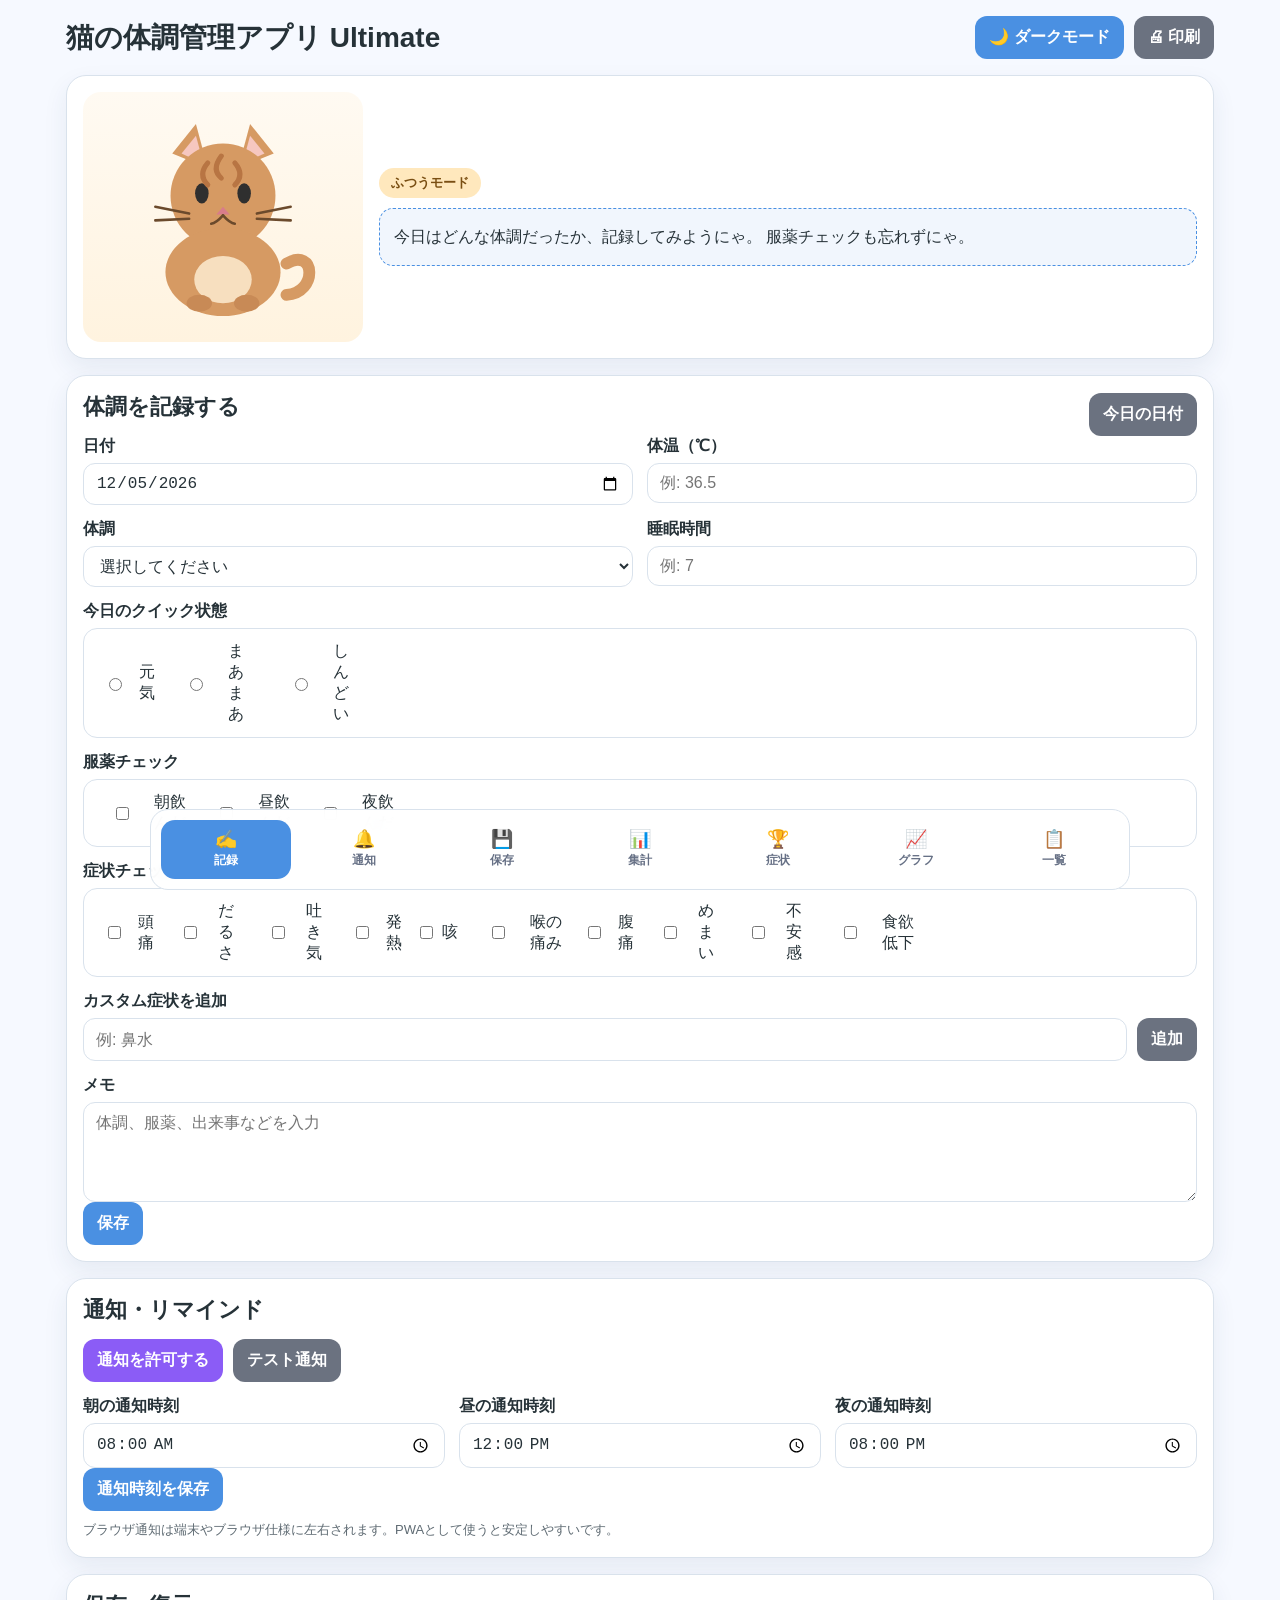
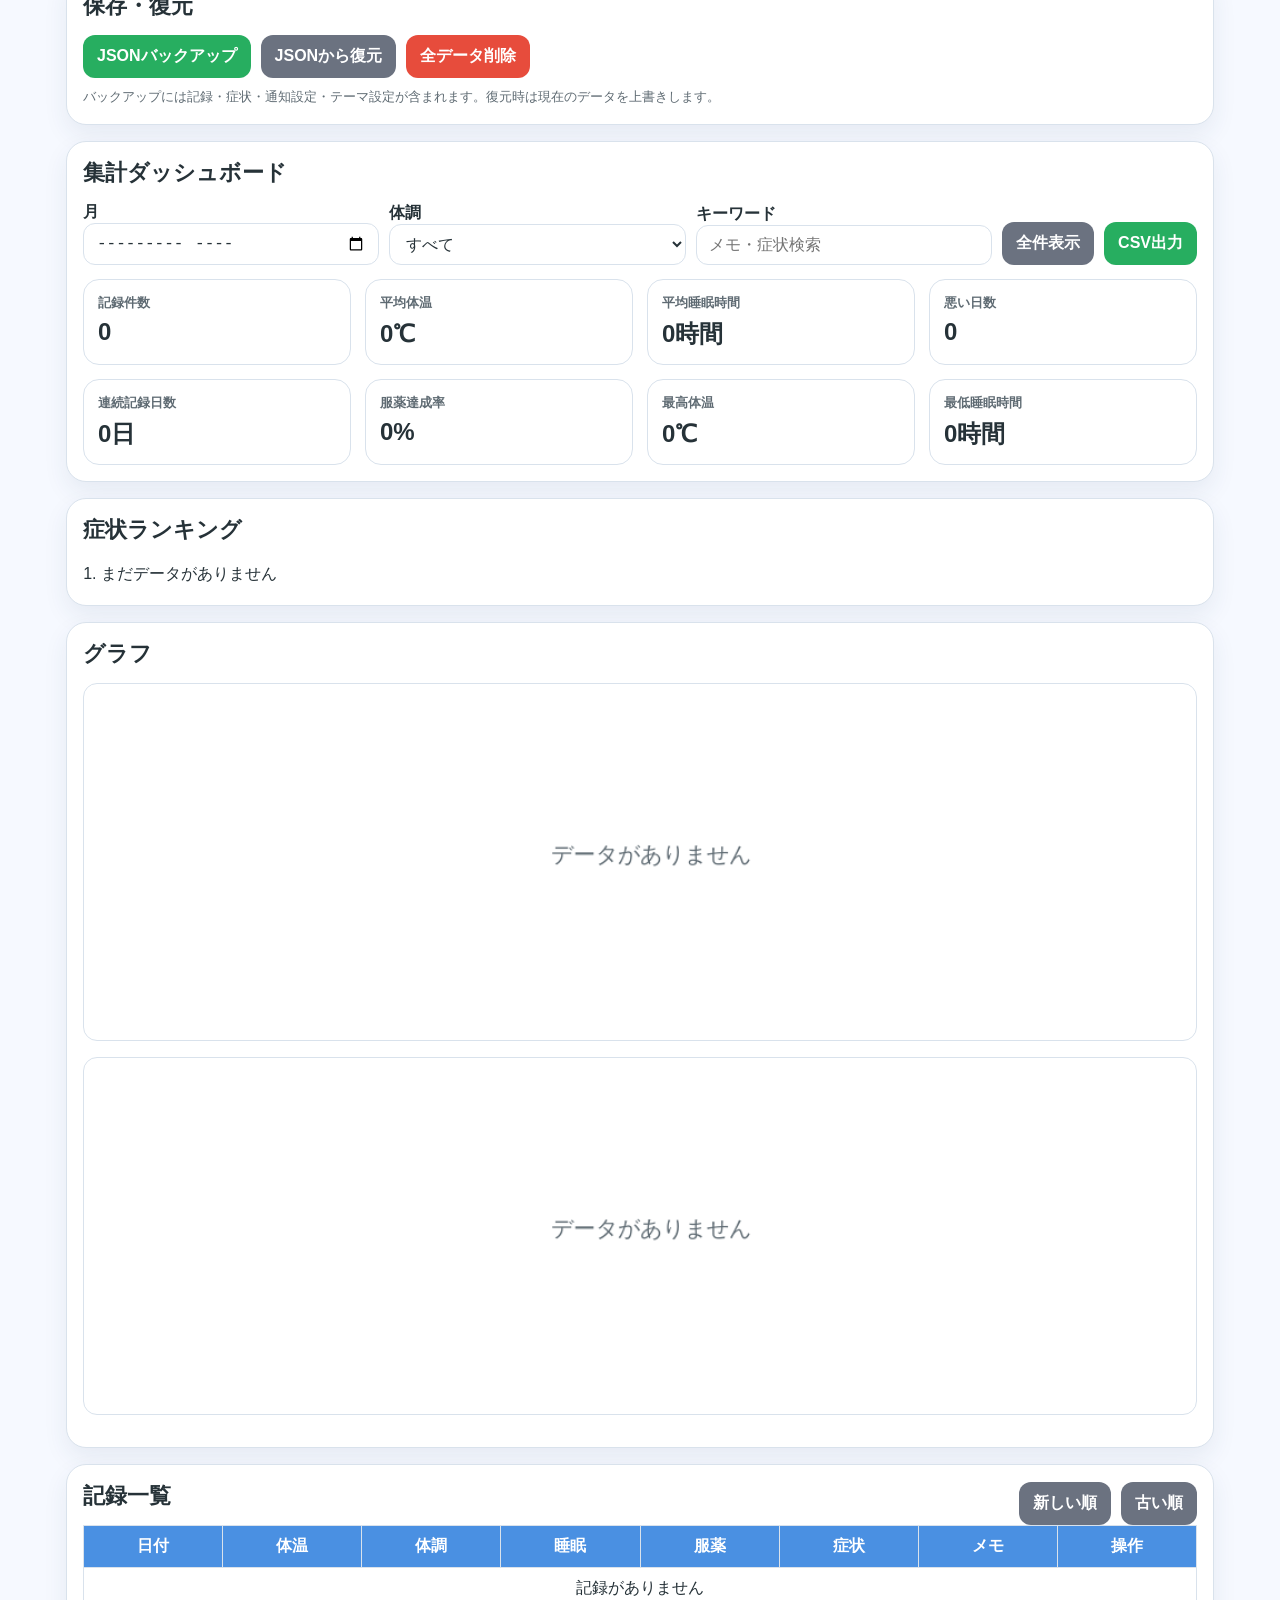
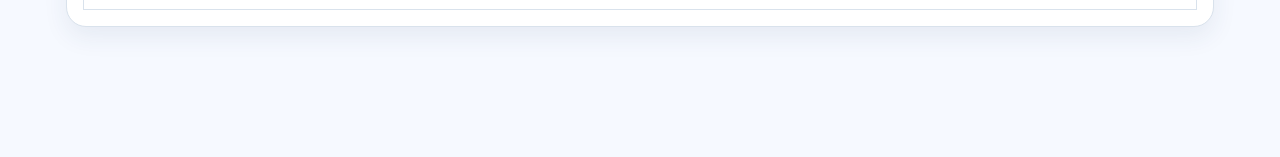
==== index.html @ 212c882a "summary (required) first upload" ====
<!DOCTYPE html>
<html lang="ja">
<head>
<meta charset="UTF-8" />
<meta name="viewport" content="width=device-width, initial-scale=1.0" />
<meta name="theme-color" content="#4a90e2" />
<title>猫の体調管理アプリ Ultimate</title>
<link rel="manifest" href="manifest.json" />
<style>
:root {
--bg: #f6f9ff;
--card: #ffffff;
--text: #263238;
--sub: #5f6b73;
--border: #d9e2ec;
--primary: #4a90e2;
--primary-strong: #2f6fc7;
--success: #27ae60;
--warning: #f39c12;
--danger: #e74c3c;
--purple: #8b5cf6;
--tab-bg: rgba(255,255,255,0.94);
--tab-active: #4a90e2;
--tab-text: #667085;
--tab-active-text: #fff;
--shadow: 0 10px 24px rgba(34, 62, 105, 0.08);
--hero-grad: linear-gradient(180deg, #fffaf2 0%, #fff3df 100%);
--input-bg: #fff;
--chip-bg: #ffe8bd;
--chip-text: #7a4f13;
--good-row: rgba(39, 174, 96, 0.10);
--normal-row: rgba(243, 156, 18, 0.10);
--bad-row: rgba(231, 76, 60, 0.10);
--canvas-bg: transparent;
}
body.dark {
--bg: #0f1724;
--card: #1f2937;
--text: #f3f4f6;
--sub: #cbd5e1;
--border: #3e4a5d;
--primary: #60a5fa;
--primary-strong: #3b82f6;
--success: #22c55e;
--warning: #f59e0b;
--danger: #ef4444;
--purple: #a78bfa;
--tab-bg: rgba(31,41,55,0.95);
--tab-active: #2563eb;
--tab-text: #d1d5db;
--tab-active-text: #fff;
--shadow: 0 10px 24px rgba(0,0,0,0.28);
--hero-grad: linear-gradient(180deg, #2b3442 0%, #1f2937 100%);
--input-bg: #111827;
--chip-bg: #374151;
--chip-text: #f9fafb;
--good-row: rgba(34, 197, 94, 0.14);
--normal-row: rgba(245, 158, 11, 0.14);
--bad-row: rgba(239, 68, 68, 0.14);
--canvas-bg: transparent;
}
* { box-sizing: border-box; }
html { scroll-behavior: smooth; }
body {
margin: 0; font-family: "Hiragino Sans", "Yu Gothic", sans-serif;
background: var(--bg); color: var(--text); padding-bottom: 96px;
}
.container { max-width: 1180px; margin: 0 auto; padding: 16px; }
.topbar {
display: flex; justify-content: space-between; align-items: center;
gap: 12px; margin-bottom: 16px; flex-wrap: wrap;
}
h1 { margin: 0; font-size: 28px; }
h2 { margin: 0 0 14px; font-size: 22px; }
.top-actions, .button-row { display: flex; flex-wrap: wrap; gap: 10px; }
.hero, .card {
background: var(--card); border: 1px solid var(--border);
border-radius: 20px; box-shadow: var(--shadow); padding: 16px; margin-bottom: 16px;
}
.hero { display: grid; grid-template-columns: 280px 1fr; gap: 16px; align-items: center; }
.cat-area {
min-height: 250px; border-radius: 18px; background: var(--hero-grad);
display: flex; justify-content: center; align-items: center; overflow: hidden;
}
.cat-svg { width: 220px; height: auto; display: block; transform-origin: center bottom; }
.face-part { transition: opacity .2s ease; }
.hidden-face { opacity: 0; pointer-events: none; }
.blink { animation: blink 4s infinite; transform-origin: center center; }
@keyframes blink { 0%, 90%, 100% { transform: scaleY(1);} 95% { transform: scaleY(0.08);} }
.jump { animation: jump .55s ease; }
@keyframes jump {
0% { transform: translateY(0); } 30% { transform: translateY(-18px); }
60% { transform: translateY(0); } 100% { transform: translateY(-4px); }
}
.chip {
display: inline-block; padding: 6px 12px; border-radius: 999px;
background: var(--chip-bg); color: var(--chip-text); font-size: 13px; font-weight: bold; margin-bottom: 10px;
}
.message-box {
border: 1px dashed var(--primary); background: rgba(74, 144, 226, 0.08);
border-radius: 14px; padding: 14px; line-height: 1.7;
}
.grid-2, .grid-3, .grid-4 { display: grid; gap: 14px; }
.grid-2 { grid-template-columns: repeat(2, 1fr); }
.grid-3 { grid-template-columns: repeat(3, 1fr); }
.grid-4 { grid-template-columns: repeat(4, 1fr); }
.full { grid-column: 1 / -1; }
.form-group { display: flex; flex-direction: column; }
label { font-weight: bold; margin-bottom: 6px; }
input, select, textarea, button { font-size: 16px; }
input, select, textarea {
width: 100%; padding: 10px 12px; border-radius: 12px;
border: 1px solid var(--border); background: var(--input-bg); color: var(--text);
}
textarea { min-height: 100px; resize: vertical; }
.symptom-box, .quick-box {
border: 1px solid var(--border); border-radius: 14px; padding: 12px;
display: flex; flex-wrap: wrap; gap: 10px 14px;
}
.symptom-box label, .quick-box label {
margin: 0; font-weight: normal; display: flex; align-items: center; gap: 6px;
}
.btn {
border: none; border-radius: 12px; padding: 11px 14px;
font-weight: bold; cursor: pointer;
}
.btn-primary { background: var(--primary); color: white; }
.btn-primary:hover { background: var(--primary-strong); }
.btn-secondary { background: #6b7280; color: white; }
.btn-success { background: var(--success); color: white; }
.btn-warning { background: var(--warning); color: white; }
.btn-danger { background: var(--danger); color: white; }
.btn-purple { background: var(--purple); color: white; }
.summary-card { border: 1px solid var(--border); border-radius: 16px; padding: 14px; }
.summary-card strong { display: block; color: var(--sub); font-size: 13px; margin-bottom: 6px; }
.summary-card span { font-size: 24px; font-weight: bold; }
.filter-row {
display: flex; flex-wrap: wrap; gap: 10px; align-items: end; margin-bottom: 14px;
}
.filter-item { min-width: 170px; flex: 1; }
.badge {
display: inline-block; padding: 4px 10px; border-radius: 999px;
color: white; font-size: 12px; font-weight: bold;
}
.badge-good { background: var(--success); }
.badge-normal { background: var(--warning); }
.badge-bad { background: var(--danger); }
.table-wrap, .chart-wrap { overflow-x: auto; }
table { width: 100%; min-width: 1100px; border-collapse: collapse; }
th, td { border: 1px solid var(--border); padding: 10px; text-align: center; vertical-align: middle; }
thead { background: var(--primary); color: white; }
.row-good { background: var(--good-row); }
.row-normal { background: var(--normal-row); }
.row-bad { background: var(--bad-row); }
.actions { display: flex; flex-wrap: wrap; gap: 8px; justify-content: center; }
canvas {
width: 100%; max-width: 100%; border: 1px solid var(--border);
border-radius: 14px; background: var(--canvas-bg); margin-bottom: 12px;
}
.notice { margin-top: 8px; color: var(--sub); font-size: 13px; line-height: 1.7; }
.install-box {
display: none; align-items: center; justify-content: space-between; gap: 10px;
padding: 12px 14px; border-radius: 14px; border: 1px dashed var(--primary);
background: rgba(74, 144, 226, 0.08); margin-bottom: 16px;
}
.install-box.show { display: flex; }
.ranking-list { margin: 0; padding-left: 18px; line-height: 1.9; }
.section-title-row {
display: flex; justify-content: space-between; gap: 12px; align-items: center; flex-wrap: wrap;
}
.bottom-tabs {
position: fixed; left: 50%; bottom: 10px; transform: translateX(-50%);
width: min(95%, 980px); display: grid; grid-template-columns: repeat(7, 1fr);
gap: 8px; padding: 10px; background: var(--tab-bg); border: 1px solid var(--border);
border-radius: 18px; backdrop-filter: blur(10px); -webkit-backdrop-filter: blur(10px); z-index: 999;
}
.tab-btn {
border: none; border-radius: 14px; background: transparent; color: var(--tab-text);
padding: 10px 6px; display: flex; flex-direction: column; align-items: center;
gap: 4px; font-size: 12px; font-weight: 700; cursor: pointer;
}
.tab-btn .icon { font-size: 18px; line-height: 1; }
.tab-btn.active { background: var(--tab-active); color: var(--tab-active-text); }
@media (max-width: 900px) {
.hero, .grid-2, .grid-3, .grid-4 { grid-template-columns: 1fr; }
.bottom-tabs { width: calc(100% - 14px); grid-template-columns: repeat(4, 1fr); }
}
@media (max-width: 640px) {
body { padding-bottom: 122px; }
.container { padding: 12px; }
h1 { font-size: 24px; }
.tab-btn { font-size: 10px; }
}
</style>
</head>
<body>
<div class="container">
<div class="topbar">
<h1>猫の体調管理アプリ Ultimate</h1>
<div class="top-actions">
<button id="themeToggleBtn" class="btn btn-primary">🌙 ダークモード</button>
<button id="printBtn" class="btn btn-secondary" type="button">🖨 印刷</button>
</div>
</div>

<div id="installBox" class="install-box">
<div>ホーム画面に追加してアプリっぽく使えます。</div>
<button id="installBtn" class="btn btn-primary">インストール</button>
</div>

<section class="hero">
<div class="cat-area">
<svg class="cat-svg" viewBox="0 0 260 260" xmlns="http://www.w3.org/2000/svg" aria-label="猫のイラスト">
<path d="M205 185 C240 165, 242 220, 205 222" fill="none" stroke="#d69a63" stroke-width="14" stroke-linecap="round"/>
<polygon points="70,55 98,20 112,72" fill="#d69a63"/>
<polygon points="148,72 162,20 190,55" fill="#d69a63"/>
<polygon points="81,55 98,34 107,67" fill="#f6c7c0"/>
<polygon points="153,67 162,34 179,55" fill="#f6c7c0"/>
<circle cx="130" cy="105" r="62" fill="#d69a63"/>
<circle cx="108" cy="97" r="2.2" fill="#ffffff"/>
<circle cx="158" cy="97" r="2.2" fill="#ffffff"/>
<g id="face-normal-eyes" class="face-part blink">
<ellipse cx="105" cy="102" rx="8" ry="12" fill="#2f2f2f"/>
<ellipse cx="155" cy="102" rx="8" ry="12" fill="#2f2f2f"/>
</g>
<g id="face-good-eyes" class="face-part hidden-face blink">
<path d="M95 103 Q105 92 115 103" fill="none" stroke="#2f2f2f" stroke-width="4" stroke-linecap="round"/>
<path d="M145 103 Q155 92 165 103" fill="none" stroke="#2f2f2f" stroke-width="4" stroke-linecap="round"/>
</g>
<g id="face-bad-eyes" class="face-part hidden-face blink">
<path d="M95 97 Q105 107 115 97" fill="none" stroke="#2f2f2f" stroke-width="4" stroke-linecap="round"/>
<path d="M145 97 Q155 107 165 97" fill="none" stroke="#2f2f2f" stroke-width="4" stroke-linecap="round"/>
</g>
<g id="face-fever-eyes" class="face-part hidden-face">
<line x1="96" y1="101" x2="114" y2="105" stroke="#2f2f2f" stroke-width="4" stroke-linecap="round"/>
<line x1="146" y1="105" x2="164" y2="101" stroke="#2f2f2f" stroke-width="4" stroke-linecap="round"/>
</g>
<polygon points="130,118 122,127 138,127" fill="#d87c8a"/>
<g id="mouth-normal" class="face-part">
<path d="M130 128 Q122 137 116 138" fill="none" stroke="#6b4a2c" stroke-width="3" stroke-linecap="round"/>
<path d="M130 128 Q138 137 144 138" fill="none" stroke="#6b4a2c" stroke-width="3" stroke-linecap="round"/>
</g>
<g id="mouth-good" class="face-part hidden-face">
<path d="M114 132 Q130 147 146 132" fill="none" stroke="#6b4a2c" stroke-width="4" stroke-linecap="round"/>
</g>
<g id="mouth-bad" class="face-part hidden-face">
<path d="M116 142 Q130 129 144 142" fill="none" stroke="#6b4a2c" stroke-width="4" stroke-linecap="round"/>
</g>
<g id="mouth-fever" class="face-part hidden-face">
<ellipse cx="130" cy="138" rx="8" ry="10" fill="#6b4a2c"/>
</g>
<g id="fever-sweat" class="face-part hidden-face">
<path d="M176 78 C182 66, 192 78, 184 90 C180 95, 172 90, 176 78Z" fill="#7ec8ff"/>
</g>
<line x1="90" y1="126" x2="50" y2="118" stroke="#6b4a2c" stroke-width="3" stroke-linecap="round"/>
<line x1="90" y1="132" x2="50" y2="134" stroke="#6b4a2c" stroke-width="3" stroke-linecap="round"/>
<line x1="170" y1="126" x2="210" y2="118" stroke="#6b4a2c" stroke-width="3" stroke-linecap="round"/>
<line x1="170" y1="132" x2="210" y2="134" stroke="#6b4a2c" stroke-width="3" stroke-linecap="round"/>
<ellipse cx="130" cy="195" rx="68" ry="52" fill="#d69a63"/>
<ellipse cx="130" cy="204" rx="34" ry="28" fill="#f7dfbf"/>
<ellipse cx="102" cy="232" rx="15" ry="10" fill="#c88a56"/>
<ellipse cx="158" cy="232" rx="15" ry="10" fill="#c88a56"/>
<path d="M128 58 Q116 74 128 84" fill="none" stroke="#b87543" stroke-width="6" stroke-linecap="round"/>
<path d="M112 66 Q100 80 112 92" fill="none" stroke="#b87543" stroke-width="6" stroke-linecap="round"/>
<path d="M144 66 Q156 80 144 92" fill="none" stroke="#b87543" stroke-width="6" stroke-linecap="round"/>
</svg>
</div>
<div>
<div id="catStatus" class="chip">ふつうモード</div>
<div id="catMessage" class="message-box">今日はどんな体調だったか、記録してみようにゃ。</div>
</div>
</section>

<section id="section-form" class="card">
<div class="section-title-row">
<h2 id="formTitle">体調を記録する</h2>
<div class="button-row" style="margin-top:0;">
<button id="todayFillBtn" class="btn btn-secondary" type="button">今日の日付</button>
</div>
</div>

<div class="grid-2">
<div class="form-group">
<label for="date">日付</label>
<input type="date" id="date" />
</div>
<div class="form-group">
<label for="temperature">体温（℃）</label>
<input type="number" id="temperature" step="0.1" placeholder="例: 36.5" />
</div>
<div class="form-group">
<label for="condition">体調</label>
<select id="condition">
<option value="">選択してください</option>
<option value="良い">良い</option>
<option value="普通">普通</option>
<option value="悪い">悪い</option>
</select>
</div>
<div class="form-group">
<label for="sleep">睡眠時間</label>
<input type="number" id="sleep" step="0.1" placeholder="例: 7" />
</div>
<div class="form-group full">
<label>今日のクイック状態</label>
<div class="quick-box">
<label><input type="radio" name="quickCondition" value="良い"> 元気</label>
<label><input type="radio" name="quickCondition" value="普通"> まあまあ</label>
<label><input type="radio" name="quickCondition" value="悪い"> しんどい</label>
</div>
</div>
<div class="form-group full">
<label>服薬チェック</label>
<div class="symptom-box">
<label><input type="checkbox" id="morningMed" /> 朝飲んだ</label>
<label><input type="checkbox" id="noonMed" /> 昼飲んだ</label>
<label><input type="checkbox" id="nightMed" /> 夜飲んだ</label>
</div>
</div>
<div class="form-group full">
<label>症状チェック</label>
<div class="symptom-box" id="symptomBox">
<label><input type="checkbox" value="頭痛" /> 頭痛</label>
<label><input type="checkbox" value="だるさ" /> だるさ</label>
<label><input type="checkbox" value="吐き気" /> 吐き気</label>
<label><input type="checkbox" value="発熱" /> 発熱</label>
<label><input type="checkbox" value="咳" /> 咳</label>
<label><input type="checkbox" value="喉の痛み" /> 喉の痛み</label>
<label><input type="checkbox" value="腹痛" /> 腹痛</label>
<label><input type="checkbox" value="めまい" /> めまい</label>
<label><input type="checkbox" value="不安感" /> 不安感</label>
<label><input type="checkbox" value="食欲低下" /> 食欲低下</label>
</div>
</div>
<div class="form-group full">
<label for="newSymptom">カスタム症状を追加</label>
<div class="button-row" style="margin-top:0;">
<input type="text" id="newSymptom" placeholder="例: 鼻水" style="flex:1;" />
<button id="addSymptomBtn" class="btn btn-secondary" type="button">追加</button>
</div>
</div>
<div class="form-group full">
<label for="memo">メモ</label>
<textarea id="memo" placeholder="体調、服薬、出来事などを入力"></textarea>
</div>
</div>

<div class="button-row">
<button id="saveBtn" class="btn btn-primary">保存</button>
<button id="cancelEditBtn" class="btn btn-secondary" type="button" style="display:none;">編集をキャンセル</button>
</div>
</section>

<section id="section-reminder" class="card">
<h2>通知・リマインド</h2>
<div class="button-row" style="margin-top:0;">
<button id="requestNotificationBtn" class="btn btn-purple" type="button">通知を許可する</button>
<button id="testNotificationBtn" class="btn btn-secondary" type="button">テスト通知</button>
</div>
<div class="grid-3" style="margin-top:14px;">
<div class="form-group">
<label for="morningTime">朝の通知時刻</label>
<input type="time" id="morningTime" value="08:00" />
</div>
<div class="form-group">
<label for="noonTime">昼の通知時刻</label>
<input type="time" id="noonTime" value="12:00" />
</div>
<div class="form-group">
<label for="nightTime">夜の通知時刻</label>
<input type="time" id="nightTime" value="20:00" />
</div>
</div>
<div class="button-row">
<button id="saveReminderBtn" class="btn btn-primary" type="button">通知時刻を保存</button>
</div>
<div class="notice">ブラウザ通知は端末やブラウザ仕様に左右されます。PWAとして使うと安定しやすいです。</div>
</section>

<section id="section-backup" class="card">
<h2>保存・復元</h2>
<div class="button-row" style="margin-top:0;">
<button id="backupBtn" class="btn btn-success" type="button">JSONバックアップ</button>
<button id="restoreBtn" class="btn btn-secondary" type="button">JSONから復元</button>
<button id="clearAllBtn" class="btn btn-danger" type="button">全データ削除</button>
</div>
<input type="file" id="restoreFileInput" accept=".json,application/json" style="display:none;" />
<div class="notice">バックアップには記録・症状・通知設定・テーマ設定が含まれます。復元時は現在のデータを上書きします。</div>
</section>

<section id="section-summary" class="card">
<h2>集計ダッシュボード</h2>
<div class="filter-row">
<div class="filter-item">
<label for="monthFilter">月</label>
<input type="month" id="monthFilter" />
</div>
<div class="filter-item">
<label for="conditionFilter">体調</label>
<select id="conditionFilter">
<option value="">すべて</option>
<option value="良い">良い</option>
<option value="普通">普通</option>
<option value="悪い">悪い</option>
</select>
</div>
<div class="filter-item">
<label for="keywordFilter">キーワード</label>
<input type="text" id="keywordFilter" placeholder="メモ・症状検索" />
</div>
<div class="button-row" style="margin-top:0;">
<button id="showAllBtn" class="btn btn-secondary" type="button">全件表示</button>
<button id="exportBtn" class="btn btn-success" type="button">CSV出力</button>
</div>
</div>

<div class="grid-4">
<div class="summary-card"><strong>記録件数</strong><span id="totalCount">0</span></div>
<div class="summary-card"><strong>平均体温</strong><span id="avgTemp">0℃</span></div>
<div class="summary-card"><strong>平均睡眠時間</strong><span id="avgSleep">0時間</span></div>
<div class="summary-card"><strong>悪い日数</strong><span id="badCount">0</span></div>
<div class="summary-card"><strong>連続記録日数</strong><span id="streakCount">0日</span></div>
<div class="summary-card"><strong>服薬達成率</strong><span id="medRate">0%</span></div>
<div class="summary-card"><strong>最高体温</strong><span id="maxTemp">0℃</span></div>
<div class="summary-card"><strong>最低睡眠時間</strong><span id="minSleep">0時間</span></div>
</div>
</section>

<section id="section-ranking" class="card">
<h2>症状ランキング</h2>
<ol id="symptomRanking" class="ranking-list"></ol>
</section>

<section id="section-chart" class="card">
<h2>グラフ</h2>
<div class="chart-wrap">
<canvas id="tempChart" width="1000" height="320"></canvas>
<canvas id="sleepChart" width="1000" height="320"></canvas>
</div>
</section>

<section id="section-list" class="card">
<div class="section-title-row">
<h2>記録一覧</h2>
<div class="button-row" style="margin-top:0;">
<button id="sortNewestBtn" class="btn btn-secondary" type="button">新しい順</button>
<button id="sortOldestBtn" class="btn btn-secondary" type="button">古い順</button>
</div>
</div>
<div class="table-wrap">
<table>
<thead>
<tr>
<th>日付</th>
<th>体温</th>
<th>体調</th>
<th>睡眠</th>
<th>服薬</th>
<th>症状</th>
<th>メモ</th>
<th>操作</th>
</tr>
</thead>
<tbody id="recordList"></tbody>
</table>
</div>
</section>
</div>

<nav class="bottom-tabs" aria-label="下タブナビ">
<button class="tab-btn active" data-target="section-form"><span class="icon">✍️</span><span>記録</span></button>
<button class="tab-btn" data-target="section-reminder"><span class="icon">🔔</span><span>通知</span></button>
<button class="tab-btn" data-target="section-backup"><span class="icon">💾</span><span>保存</span></button>
<button class="tab-btn" data-target="section-summary"><span class="icon">📊</span><span>集計</span></button>
<button class="tab-btn" data-target="section-ranking"><span class="icon">🏆</span><span>症状</span></button>
<button class="tab-btn" data-target="section-chart"><span class="icon">📈</span><span>グラフ</span></button>
<button class="tab-btn" data-target="section-list"><span class="icon">📋</span><span>一覧</span></button>
</nav>

<script>
const STORAGE_KEYS = {
records: "healthRecordsUltimate",
theme: "healthThemeUltimate",
reminder: "healthReminderUltimate",
reminderLog: "healthReminderLogUltimate",
customSymptoms: "healthCustomSymptomsUltimate"
};

const $ = (id) => document.getElementById(id);

const dateInput = $("date");
const temperatureInput = $("temperature");
const conditionInput = $("condition");
const sleepInput = $("sleep");
const memoInput = $("memo");

const morningMedInput = $("morningMed");
const noonMedInput = $("noonMed");
const nightMedInput = $("nightMed");
const symptomBox = $("symptomBox");

const saveBtn = $("saveBtn");
const cancelEditBtn = $("cancelEditBtn");
const todayFillBtn = $("todayFillBtn");
const addSymptomBtn = $("addSymptomBtn");
const newSymptomInput = $("newSymptom");

const monthFilter = $("monthFilter");
const conditionFilter = $("conditionFilter");
const keywordFilter = $("keywordFilter");
const showAllBtn = $("showAllBtn");
const exportBtn = $("exportBtn");

const totalCountEl = $("totalCount");
const avgTempEl = $("avgTemp");
const avgSleepEl = $("avgSleep");
const badCountEl = $("badCount");
const streakCountEl = $("streakCount");
const medRateEl = $("medRate");
const maxTempEl = $("maxTemp");
const minSleepEl = $("minSleep");
const symptomRankingEl = $("symptomRanking");
const recordList = $("recordList");

const catMessageEl = $("catMessage");
const catStatusEl = $("catStatus");
const catSvg = document.querySelector(".cat-svg");

const tempCanvas = $("tempChart");
const sleepCanvas = $("sleepChart");
const tempCtx = tempCanvas.getContext("2d");
const sleepCtx = sleepCanvas.getContext("2d");

const themeToggleBtn = $("themeToggleBtn");
const printBtn = $("printBtn");
const installBox = $("installBox");
const installBtn = $("installBtn");
const requestNotificationBtn = $("requestNotificationBtn");
const testNotificationBtn = $("testNotificationBtn");
const saveReminderBtn = $("saveReminderBtn");
const morningTimeInput = $("morningTime");
const noonTimeInput = $("noonTime");
const nightTimeInput = $("nightTime");
const backupBtn = $("backupBtn");
const restoreBtn = $("restoreBtn");
const clearAllBtn = $("clearAllBtn");
const restoreFileInput = $("restoreFileInput");
const sortNewestBtn = $("sortNewestBtn");
const sortOldestBtn = $("sortOldestBtn");
const formTitle = $("formTitle");

const tabButtons = document.querySelectorAll(".tab-btn");
const sections = [
$("section-form"), $("section-reminder"), $("section-backup"),
$("section-summary"), $("section-ranking"), $("section-chart"), $("section-list")
];

let deferredPrompt = null;
let sortMode = "newest";
let editIndex = null;
let records = JSON.parse(localStorage.getItem(STORAGE_KEYS.records)) || [];
let customSymptoms = JSON.parse(localStorage.getItem(STORAGE_KEYS.customSymptoms)) || [];

function escapeHtml(text) {
return String(text)
.replace(/&/g, "&amp;").replace(/</g, "&lt;")
.replace(/>/g, "&gt;").replace(/"/g, "&quot;")
.replace(/'/g, "&#039;");
}

function getTodayString() {
return new Date().toISOString().split("T")[0];
}

function fillToday() {
dateInput.value = getTodayString();
}

function resetQuickCondition() {
document.querySelectorAll('input[name="quickCondition"]').forEach(r => r.checked = false);
}

function loadCustomSymptoms() {
customSymptoms.forEach(symptom => appendCustomSymptom(symptom));
}

function appendCustomSymptom(symptom) {
if (!symptom) return;
const exists = [...symptomBox.querySelectorAll("input")].some(i => i.value === symptom);
if (exists) return;
const label = document.createElement("label");
label.innerHTML = `<input type="checkbox" value="${escapeHtml(symptom)}" /> ${escapeHtml(symptom)}`;
symptomBox.appendChild(label);
label.querySelector("input").addEventListener("change", updateCatMessage);
}

function saveCustomSymptoms() {
localStorage.setItem(STORAGE_KEYS.customSymptoms, JSON.stringify(customSymptoms));
}

function addCustomSymptom() {
const value = newSymptomInput.value.trim();
if (!value) return;
if (customSymptoms.includes(value)) {
alert("同じ症状は追加済みです。");
return;
}
customSymptoms.push(value);
saveCustomSymptoms();
appendCustomSymptom(value);
newSymptomInput.value = "";
}

function getSelectedSymptoms() {
return [...symptomBox.querySelectorAll('input[type="checkbox"]:checked')].map(i => i.value);
}

function setSelectedSymptoms(symptoms) {
symptomBox.querySelectorAll('input[type="checkbox"]').forEach(cb => {
cb.checked = symptoms.includes(cb.value);
});
}

function saveRecords() {
localStorage.setItem(STORAGE_KEYS.records, JSON.stringify(records));
}

function resetForm() {
fillToday();
temperatureInput.value = "";
conditionInput.value = "";
sleepInput.value = "";
memoInput.value = "";
morningMedInput.checked = false;
noonMedInput.checked = false;
nightMedInput.checked = false;
setSelectedSymptoms([]);
resetQuickCondition();
editIndex = null;
formTitle.textContent = "体調を記録する";
saveBtn.textContent = "保存";
cancelEditBtn.style.display = "none";
updateCatMessage();
}

function applyTheme(theme) {
if (theme === "dark") {
document.body.classList.add("dark");
themeToggleBtn.textContent = "☀️ ライトモード";
} else {
document.body.classList.remove("dark");
themeToggleBtn.textContent = "🌙 ダークモード";
}
renderAll();
}

function loadTheme() {
applyTheme(localStorage.getItem(STORAGE_KEYS.theme) || "light");
}

function toggleTheme() {
const newTheme = document.body.classList.contains("dark") ? "light" : "dark";
localStorage.setItem(STORAGE_KEYS.theme, newTheme);
applyTheme(newTheme);
}

function getReminderSettings() {
return JSON.parse(localStorage.getItem(STORAGE_KEYS.reminder)) || {
morning: "08:00", noon: "12:00", night: "20:00"
};
}

function loadReminderSettings() {
const s = getReminderSettings();
morningTimeInput.value = s.morning;
noonTimeInput.value = s.noon;
nightTimeInput.value = s.night;
}

function saveReminderSettings() {
const s = {
morning: morningTimeInput.value || "08:00",
noon: noonTimeInput.value || "12:00",
night: nightTimeInput.value || "20:00"
};
localStorage.setItem(STORAGE_KEYS.reminder, JSON.stringify(s));
alert("通知時刻を保存しました。");
}

async function requestNotificationPermission() {
if (!("Notification" in window)) {
alert("このブラウザは通知に対応していません。");
return;
}
const permission = await Notification.requestPermission();
alert(permission === "granted" ? "通知を許可しました。" : "通知が許可されていません。");
}

function showLocalNotification(title, body) {
if (!("Notification" in window) || Notification.permission !== "granted") return;
navigator.serviceWorker?.getRegistration().then(reg => {
if (reg) reg.showNotification(title, { body, tag: "health-reminder" });
else new Notification(title, { body });
});
}

function getReminderLog() {
return JSON.parse(localStorage.getItem(STORAGE_KEYS.reminderLog)) || {};
}

function saveReminderLog(log) {
localStorage.setItem(STORAGE_KEYS.reminderLog, JSON.stringify(log));
}

function getTodayRecord() {
return records.find(r => r.date === getTodayString()) || null;
}

function shouldSkipReminder(slot) {
const r = getTodayRecord();
if (!r) return false;
if (slot === "morning") return !!r.morningMed;
if (slot === "noon") return !!r.noonMed;
if (slot === "night") return !!r.nightMed;
return false;
}

function checkReminder() {
const settings = getReminderSettings();
const now = new Date();
const hhmm = `${String(now.getHours()).padStart(2,"0")}:${String(now.getMinutes()).padStart(2,"0")}`;
const today = getTodayString();
const log = getReminderLog();

[
{ key: "morning", label: "朝の服薬" },
{ key: "noon", label: "昼の服薬" },
{ key: "night", label: "夜の服薬" }
].forEach(slot => {
const sentKey = `${today}_${slot.key}`;
if (settings[slot.key] === hhmm && !log[sentKey] && !shouldSkipReminder(slot.key)) {
showLocalNotification("服薬リマインド", `${slot.label}の時間です。チェックを忘れずに。`);
log[sentKey] = true;
}
});
saveReminderLog(log);
}

function hideAllFaces() {
[
"face-normal-eyes", "face-good-eyes", "face-bad-eyes", "face-fever-eyes",
"mouth-normal", "mouth-good", "mouth-bad", "mouth-fever", "fever-sweat"
].forEach(id => $(id).classList.add("hidden-face"));
}

function setBlinkSpeed(mode) {
document.querySelectorAll(".blink").forEach(el => {
el.style.animationDuration = mode === "bad" ? "5s" : "3.5s";
});
}

function showFace(mode) {
hideAllFaces();
if (mode === "good") {
$("face-good-eyes").classList.remove("hidden-face");
$("mouth-good").classList.remove("hidden-face");
} else if (mode === "bad") {
$("face-bad-eyes").classList.remove("hidden-face");
$("mouth-bad").classList.remove("hidden-face");
} else if (mode === "fever") {
$("face-fever-eyes").classList.remove("hidden-face");
$("mouth-fever").classList.remove("hidden-face");
$("fever-sweat").classList.remove("hidden-face");
} else {
$("face-normal-eyes").classList.remove("hidden-face");
$("mouth-normal").classList.remove("hidden-face");
}
setBlinkSpeed(mode);
}

function catJump() {
catSvg.classList.remove("jump");
void catSvg.offsetWidth;
catSvg.classList.add("jump");
setTimeout(() => catSvg.classList.remove("jump"), 550);
}

function updateCatMessage() {
const condition = conditionInput.value;
const sleep = Number(sleepInput.value);
const temp = Number(temperatureInput.value);
const symptoms = getSelectedSymptoms();
const medsTaken = [morningMedInput.checked, noonMedInput.checked, nightMedInput.checked].filter(Boolean).length;

let mode = "normal";
let message = "今日はどんな体調だったか、記録してみようにゃ。";
let status = "ふつうモード";

if (condition === "良い") {
mode = "good";
message = "いい感じにゃ。調子が良くても無理しすぎないのが大事にゃ。";
status = "ごきげんモード";
} else if (condition === "普通") {
message = "ふつうの日も大事にゃ。少しずつ整えていけば十分にゃ。";
} else if (condition === "悪い") {
mode = "bad";
message = "しんどい日はがんばりすぎ禁止にゃ。休息優先でいくにゃ。";
status = "しょんぼりモード";
}

if (!isNaN(temp) && temp >= 37.5) {
mode = "fever";
message = "熱が高めにゃ。今日はとにかく無理せず、しっかり休むにゃ。";
status = "ぐったりモード";
} else if (!isNaN(sleep) && sleep > 0 && sleep < 5) {
if (condition !== "良い") mode = "bad";
message = "睡眠が少なめにゃ。今日は早めに休めるといいにゃ。";
status = "ねむねむモード";
} else if (symptoms.length >= 3) {
if (condition !== "良い") mode = "bad";
message = "症状が多めにゃ。予定を詰め込みすぎない方がよさそうにゃ。";
status = "注意モード";
}

if (medsTaken === 0) message += " 服薬チェックも忘れずにゃ。";

catMessageEl.textContent = message;
catStatusEl.textContent = status;
showFace(mode);
}

function getFilteredRecords() {
let filtered = [...records];
const month = monthFilter.value;
const cond = conditionFilter.value;
const keyword = keywordFilter.value.trim().toLowerCase();

if (month) filtered = filtered.filter(r => r.date.startsWith(month));
if (cond) filtered = filtered.filter(r => r.condition === cond);
if (keyword) {
filtered = filtered.filter(r => {
const memo = (r.memo || "").toLowerCase();
const symptoms = (r.symptoms || []).join(" ").toLowerCase();
return memo.includes(keyword) || symptoms.includes(keyword);
});
}

filtered.sort((a, b) =>
sortMode === "newest" ? b.date.localeCompare(a.date) : a.date.localeCompare(b.date)
);
return filtered;
}

function calculateStreak(allRecords) {
if (!allRecords.length) return 0;
const dates = [...new Set(allRecords.map(r => r.date))].sort().reverse();
let streak = 0;
let cursor = new Date(getTodayString());

for (const d of dates) {
const cursorStr = cursor.toISOString().split("T")[0];
if (d === cursorStr) {
streak++;
cursor.setDate(cursor.getDate() - 1);
} else if (d > cursorStr) {
continue;
} else {
break;
}
}
return streak;
}

function updateSummary(filteredRecords) {
const total = filteredRecords.length;
const tempValues = filteredRecords.map(r => Number(r.temperature)).filter(v => !isNaN(v));
const sleepValues = filteredRecords.map(r => Number(r.sleep)).filter(v => !isNaN(v));
const badCount = filteredRecords.filter(r => r.condition === "悪い").length;
const streak = calculateStreak(records);

const avgTemp = tempValues.length ? (tempValues.reduce((a,b)=>a+b,0)/tempValues.length).toFixed(1) : 0;
const avgSleep = sleepValues.length ? (sleepValues.reduce((a,b)=>a+b,0)/sleepValues.length).toFixed(1) : 0;
const maxTemp = tempValues.length ? Math.max(...tempValues).toFixed(1) : 0;
const minSleep = sleepValues.length ? Math.min(...sleepValues).toFixed(1) : 0;

const medChecks = filteredRecords.reduce((sum, r) =>
sum + (r.morningMed ? 1 : 0) + (r.noonMed ? 1 : 0) + (r.nightMed ? 1 : 0), 0);
const possibleChecks = filteredRecords.length * 3;
const medRate = possibleChecks ? Math.round((medChecks / possibleChecks) * 100) : 0;

totalCountEl.textContent = total;
avgTempEl.textContent = `${avgTemp}℃`;
avgSleepEl.textContent = `${avgSleep}時間`;
badCountEl.textContent = badCount;
streakCountEl.textContent = `${streak}日`;
medRateEl.textContent = `${medRate}%`;
maxTempEl.textContent = `${maxTemp}℃`;
minSleepEl.textContent = `${minSleep}時間`;
}

function updateSymptomRanking(filteredRecords) {
const counts = {};
filteredRecords.forEach(r => (r.symptoms || []).forEach(s => counts[s] = (counts[s] || 0) + 1));
const ranking = Object.entries(counts).sort((a,b) => b[1] - a[1]).slice(0, 10);
symptomRankingEl.innerHTML = "";
if (!ranking.length) {
symptomRankingEl.innerHTML = "<li>まだデータがありません</li>";
return;
}
ranking.forEach(([symptom, count]) => {
const li = document.createElement("li");
li.textContent = `${symptom}：${count}回`;
symptomRankingEl.appendChild(li);
});
}

function drawLineChart(ctx, canvas, recordsData, valueKey, label, color) {
ctx.clearRect(0, 0, canvas.width, canvas.height);
const width = canvas.width, height = canvas.height, padding = 50;

if (!recordsData.length) {
ctx.fillStyle = getComputedStyle(document.body).getPropertyValue('--sub').trim();
ctx.font = "20px sans-serif";
ctx.fillText("データがありません", width / 2 - 80, height / 2);
return;
}

const values = recordsData.map(r => Number(r[valueKey]));
const labels = recordsData.map(r => r.date.slice(5));

let minVal = Math.min(...values), maxVal = Math.max(...values);
if (valueKey === "temperature") {
minVal = Math.floor((minVal - 0.3) * 10) / 10;
maxVal = Math.ceil((maxVal + 0.3) * 10) / 10;
} else {
minVal = Math.max(0, Math.floor(minVal - 1));
maxVal = Math.ceil(maxVal + 1);
}
if (minVal === maxVal) { minVal -= 1; maxVal += 1; }

const axisColor = getComputedStyle(document.body).getPropertyValue('--text').trim();
const gridColor = getComputedStyle(document.body).getPropertyValue('--border').trim();

ctx.strokeStyle = axisColor;
ctx.lineWidth = 1;
ctx.beginPath();
ctx.moveTo(padding, padding);
ctx.lineTo(padding, height - padding);
ctx.lineTo(width - padding, height - padding);
ctx.stroke();

const steps = 5;
for (let i = 0; i <= steps; i++) {
const y = padding + ((height - padding * 2) / steps) * i;
const value = maxVal - ((maxVal - minVal) / steps) * i;
ctx.strokeStyle = gridColor;
ctx.beginPath();
ctx.moveTo(padding, y);
ctx.lineTo(width - padding, y);
ctx.stroke();
ctx.fillStyle = axisColor;
ctx.font = "12px sans-serif";
ctx.fillText(value.toFixed(1), 8, y + 4);
}

const xStep = recordsData.length > 1 ? (width - padding * 2) / (recordsData.length - 1) : 0;

ctx.strokeStyle = color;
ctx.lineWidth = 2;
ctx.beginPath();
recordsData.forEach((r, i) => {
const x = recordsData.length === 1 ? width / 2 : padding + xStep * i;
const y = height - padding - ((Number(r[valueKey]) - minVal) / (maxVal - minVal)) * (height - padding * 2);
if (i === 0) ctx.moveTo(x, y); else ctx.lineTo(x, y);
});
ctx.stroke();

recordsData.forEach((r, i) => {
const x = recordsData.length === 1 ? width / 2 : padding + xStep * i;
const y = height - padding - ((Number(r[valueKey]) - minVal) / (maxVal - minVal)) * (height - padding * 2);
ctx.beginPath();
ctx.fillStyle = color;
ctx.arc(x, y, 4, 0, Math.PI * 2);
ctx.fill();
ctx.fillStyle = axisColor;
ctx.font = "11px sans-serif";
ctx.fillText(labels[i], x - 15, height - padding + 18);
});

ctx.fillStyle = axisColor;
ctx.font = "bold 16px sans-serif";
ctx.fillText(label, padding, 24);
}

function renderTable(filteredRecords) {
recordList.innerHTML = "";
if (!filteredRecords.length) {
recordList.innerHTML = `<tr><td colspan="8">記録がありません</td></tr>`;
return;
}

filteredRecords.forEach(record => {
const originalIndex = records.findIndex(r => r.id === record.id);
const medText = [record.morningMed ? "朝" : "", record.noonMed ? "昼" : "", record.nightMed ? "夜" : ""].filter(Boolean).join("・") || "なし";
const symptomsText = (record.symptoms || []).length ? record.symptoms.join("、") : "なし";

const tr = document.createElement("tr");
tr.className = record.condition === "良い" ? "row-good" : record.condition === "普通" ? "row-normal" : "row-bad";
tr.innerHTML = `
<td>${record.date}</td>
<td>${record.temperature}℃</td>
<td>${record.condition === "良い" ? '<span class="badge badge-good">良い</span>' : record.condition === "普通" ? '<span class="badge badge-normal">普通</span>' : '<span class="badge badge-bad">悪い</span>'}</td>
<td>${record.sleep}時間</td>
<td>${medText}</td>
<td>${symptomsText}</td>
<td>${escapeHtml(record.memo || "")}</td>
<td>
<div class="actions">
<button class="btn btn-warning" onclick="editRecord(${originalIndex})">編集</button>
<button class="btn btn-danger" onclick="deleteRecord(${originalIndex})">削除</button>
</div>
</td>
`;
recordList.appendChild(tr);
});
}

function renderAll() {
const filtered = getFilteredRecords();
updateSummary(filtered);
updateSymptomRanking(filtered);
renderTable(filtered);
const chartData = [...filtered].sort((a,b) => a.date.localeCompare(b.date));
drawLineChart(tempCtx, tempCanvas, chartData, "temperature", "体温グラフ", "#4a90e2");
drawLineChart(sleepCtx, sleepCanvas, chartData, "sleep", "睡眠時間グラフ", "#8b5cf6");
}

function exportCSV() {
const filtered = getFilteredRecords();
if (!filtered.length) {
alert("出力するデータがありません。");
return;
}

const headers = ["日付","体温","体調","睡眠時間","朝服薬","昼服薬","夜服薬","症状","メモ"];
const rows = filtered.map(r => [
r.date, r.temperature, r.condition, r.sleep,
r.morningMed ? "○" : "", r.noonMed ? "○" : "", r.nightMed ? "○" : "",
(r.symptoms || []).join(" / "), (r.memo || "").replace(/\n/g, " ")
]);

const csv = [headers, ...rows]
.map(row => row.map(v => `"${String(v).replace(/"/g, '""')}"`).join(","))
.join("\n");

const blob = new Blob(["\uFEFF" + csv], { type: "text/csv;charset=utf-8;" });
const url = URL.createObjectURL(blob);
const a = document.createElement("a");
a.href = url;
a.download = `health-records-${getTodayString()}.csv`;
document.body.appendChild(a);
a.click();
document.body.removeChild(a);
URL.revokeObjectURL(url);
}

function createBackupData() {
return {
appName: "cat-health-app-ultimate",
version: 1,
exportedAt: new Date().toISOString(),
records,
theme: localStorage.getItem(STORAGE_KEYS.theme) || "light",
reminderSettings: getReminderSettings(),
customSymptoms
};
}

function downloadBackup() {
const json = JSON.stringify(createBackupData(), null, 2);
const blob = new Blob([json], { type: "application/json;charset=utf-8" });
const url = URL.createObjectURL(blob);
const a = document.createElement("a");
a.href = url;
a.download = `cat-health-backup-${getTodayString()}.json`;
document.body.appendChild(a);
a.click();
document.body.removeChild(a);
URL.revokeObjectURL(url);
}

function openRestorePicker() {
restoreFileInput.value = "";
restoreFileInput.click();
}

function restoreFromFile(file) {
const reader = new FileReader();
reader.onload = (e) => {
try {
const data = JSON.parse(e.target.result);
if (!data || data.appName !== "cat-health-app-ultimate") {
alert("このバックアップファイルは使えません。");
return;
}
if (!confirm("現在のデータを上書きして復元します。よろしいですか？")) return;

records = Array.isArray(data.records) ? data.records : [];
customSymptoms = Array.isArray(data.customSymptoms) ? data.customSymptoms : [];
localStorage.setItem(STORAGE_KEYS.records, JSON.stringify(records));
localStorage.setItem(STORAGE_KEYS.customSymptoms, JSON.stringify(customSymptoms));
localStorage.setItem(STORAGE_KEYS.reminder, JSON.stringify(data.reminderSettings || getReminderSettings()));
localStorage.setItem(STORAGE_KEYS.theme, data.theme || "light");

symptomBox.innerHTML = `
<label><input type="checkbox" value="頭痛" /> 頭痛</label>
<label><input type="checkbox" value="だるさ" /> だるさ</label>
<label><input type="checkbox" value="吐き気" /> 吐き気</label>
<label><input type="checkbox" value="発熱" /> 発熱</label>
<label><input type="checkbox" value="咳" /> 咳</label>
<label><input type="checkbox" value="喉の痛み" /> 喉の痛み</label>
<label><input type="checkbox" value="腹痛" /> 腹痛</label>
<label><input type="checkbox" value="めまい" /> めまい</label>
<label><input type="checkbox" value="不安感" /> 不安感</label>
<label><input type="checkbox" value="食欲低下" /> 食欲低下</label>
`;
loadCustomSymptoms();
symptomBox.querySelectorAll('input[type="checkbox"]').forEach(cb => cb.addEventListener("change", updateCatMessage));

loadTheme();
loadReminderSettings();
resetForm();
renderAll();
alert("復元しました。");
} catch {
alert("JSONの読み込みに失敗しました。");
}
};
reader.readAsText(file, "utf-8");
}

function clearAllData() {
if (!confirm("すべてのデータを削除します。よろしいですか？")) return;
Object.values(STORAGE_KEYS).forEach(key => localStorage.removeItem(key));
location.reload();
}

function saveRecord() {
const date = dateInput.value;
const temperature = temperatureInput.value;
const condition = conditionInput.value;
const sleep = sleepInput.value;
const memo = memoInput.value.trim();

if (!date || !temperature || !condition || !sleep) {
alert("日付・体温・体調・睡眠時間は必須です。");
return;
}

const record = {
id: editIndex !== null && records[editIndex] ? records[editIndex].id : Date.now(),
date,
temperature: Number(temperature).toFixed(1),
condition,
sleep: Number(sleep).toFixed(1),
morningMed: morningMedInput.checked,
noonMed: noonMedInput.checked,
nightMed: nightMedInput.checked,
symptoms: getSelectedSymptoms(),
memo
};

if (editIndex === null) records.push(record);
else records[editIndex] = record;

records.sort((a,b) => b.date.localeCompare(a.date));
saveRecords();
resetForm();
renderAll();
catJump();
}

function editRecord(index) {
const r = records[index];
if (!r) return;
editIndex = index;
dateInput.value = r.date;
temperatureInput.value = r.temperature;
conditionInput.value = r.condition;
sleepInput.value = r.sleep;
memoInput.value = r.memo || "";
morningMedInput.checked = !!r.morningMed;
noonMedInput.checked = !!r.noonMed;
nightMedInput.checked = !!r.nightMed;
setSelectedSymptoms(r.symptoms || []);
resetQuickCondition();
formTitle.textContent = "記録を編集する";
saveBtn.textContent = "更新";
cancelEditBtn.style.display = "inline-block";
updateCatMessage();
$("section-form").scrollIntoView({ behavior: "smooth", block: "start" });
}

function deleteRecord(index) {
if (!records[index]) return;
if (!confirm("この記録を削除しますか？")) return;
records.splice(index, 1);
saveRecords();
if (editIndex === index) resetForm();
renderAll();
}

function activateTabById(sectionId) {
tabButtons.forEach(btn => btn.classList.toggle("active", btn.dataset.target === sectionId));
}

function setupTabs() {
tabButtons.forEach(btn => {
btn.addEventListener("click", () => {
const target = $(btn.dataset.target);
if (!target) return;
target.scrollIntoView({ behavior: "smooth", block: "start" });
activateTabById(btn.dataset.target);
});
});
}

function updateActiveTabOnScroll() {
let currentId = "section-form";
const offset = window.innerHeight * 0.35;
sections.forEach(section => {
const rect = section.getBoundingClientRect();
if (rect.top <= offset) currentId = section.id;
});
activateTabById(currentId);
}

window.addEventListener("beforeinstallprompt", (e) => {
e.preventDefault();
deferredPrompt = e;
installBox.classList.add("show");
});

installBtn.addEventListener("click", async () => {
if (!deferredPrompt) return;
deferredPrompt.prompt();
await deferredPrompt.userChoice;
deferredPrompt = null;
installBox.classList.remove("show");
});

window.addEventListener("appinstalled", () => installBox.classList.remove("show"));

if ("serviceWorker" in navigator) {
window.addEventListener("load", () => {
navigator.serviceWorker.register("./sw.js").catch(console.error);
});
}

document.querySelectorAll('input[name="quickCondition"]').forEach(radio => {
radio.addEventListener("change", (e) => {
conditionInput.value = e.target.value;
updateCatMessage();
});
});

saveBtn.addEventListener("click", saveRecord);
cancelEditBtn.addEventListener("click", resetForm);
todayFillBtn.addEventListener("click", fillToday);
addSymptomBtn.addEventListener("click", addCustomSymptom);
themeToggleBtn.addEventListener("click", toggleTheme);
printBtn.addEventListener("click", () => window.print());

requestNotificationBtn.addEventListener("click", requestNotificationPermission);
testNotificationBtn.addEventListener("click", () => showLocalNotification("テスト通知", "猫の体調管理アプリの通知テストです。"));
saveReminderBtn.addEventListener("click", saveReminderSettings);

backupBtn.addEventListener("click", downloadBackup);
restoreBtn.addEventListener("click", openRestorePicker);
clearAllBtn.addEventListener("click", clearAllData);

restoreFileInput.addEventListener("change", (e) => {
const file = e.target.files[0];
if (file) restoreFromFile(file);
});

showAllBtn.addEventListener("click", () => {
monthFilter.value = "";
conditionFilter.value = "";
keywordFilter.value = "";
renderAll();
});

exportBtn.addEventListener("click", exportCSV);
sortNewestBtn.addEventListener("click", () => { sortMode = "newest"; renderAll(); });
sortOldestBtn.addEventListener("click", () => { sortMode = "oldest"; renderAll(); });

[conditionInput, sleepInput, temperatureInput, morningMedInput, noonMedInput, nightMedInput, monthFilter, conditionFilter]
.forEach(el => el.addEventListener("change", () => { updateCatMessage(); renderAll(); }));

[sleepInput, temperatureInput, keywordFilter].forEach(el => {
el.addEventListener("input", () => { updateCatMessage(); renderAll(); });
});

memoInput.addEventListener("input", updateCatMessage);

resetForm();
loadTheme();
loadReminderSettings();
loadCustomSymptoms();
symptomBox.querySelectorAll('input[type="checkbox"]').forEach(cb => cb.addEventListener("change", updateCatMessage));
renderAll();
updateCatMessage();
setupTabs();
updateActiveTabOnScroll();
window.addEventListener("scroll", updateActiveTabOnScroll, { passive: true });
checkReminder();
setInterval(checkReminder, 30000);

window.editRecord = editRecord;
window.deleteRecord = deleteRecord;
</script>
</body>
</html>
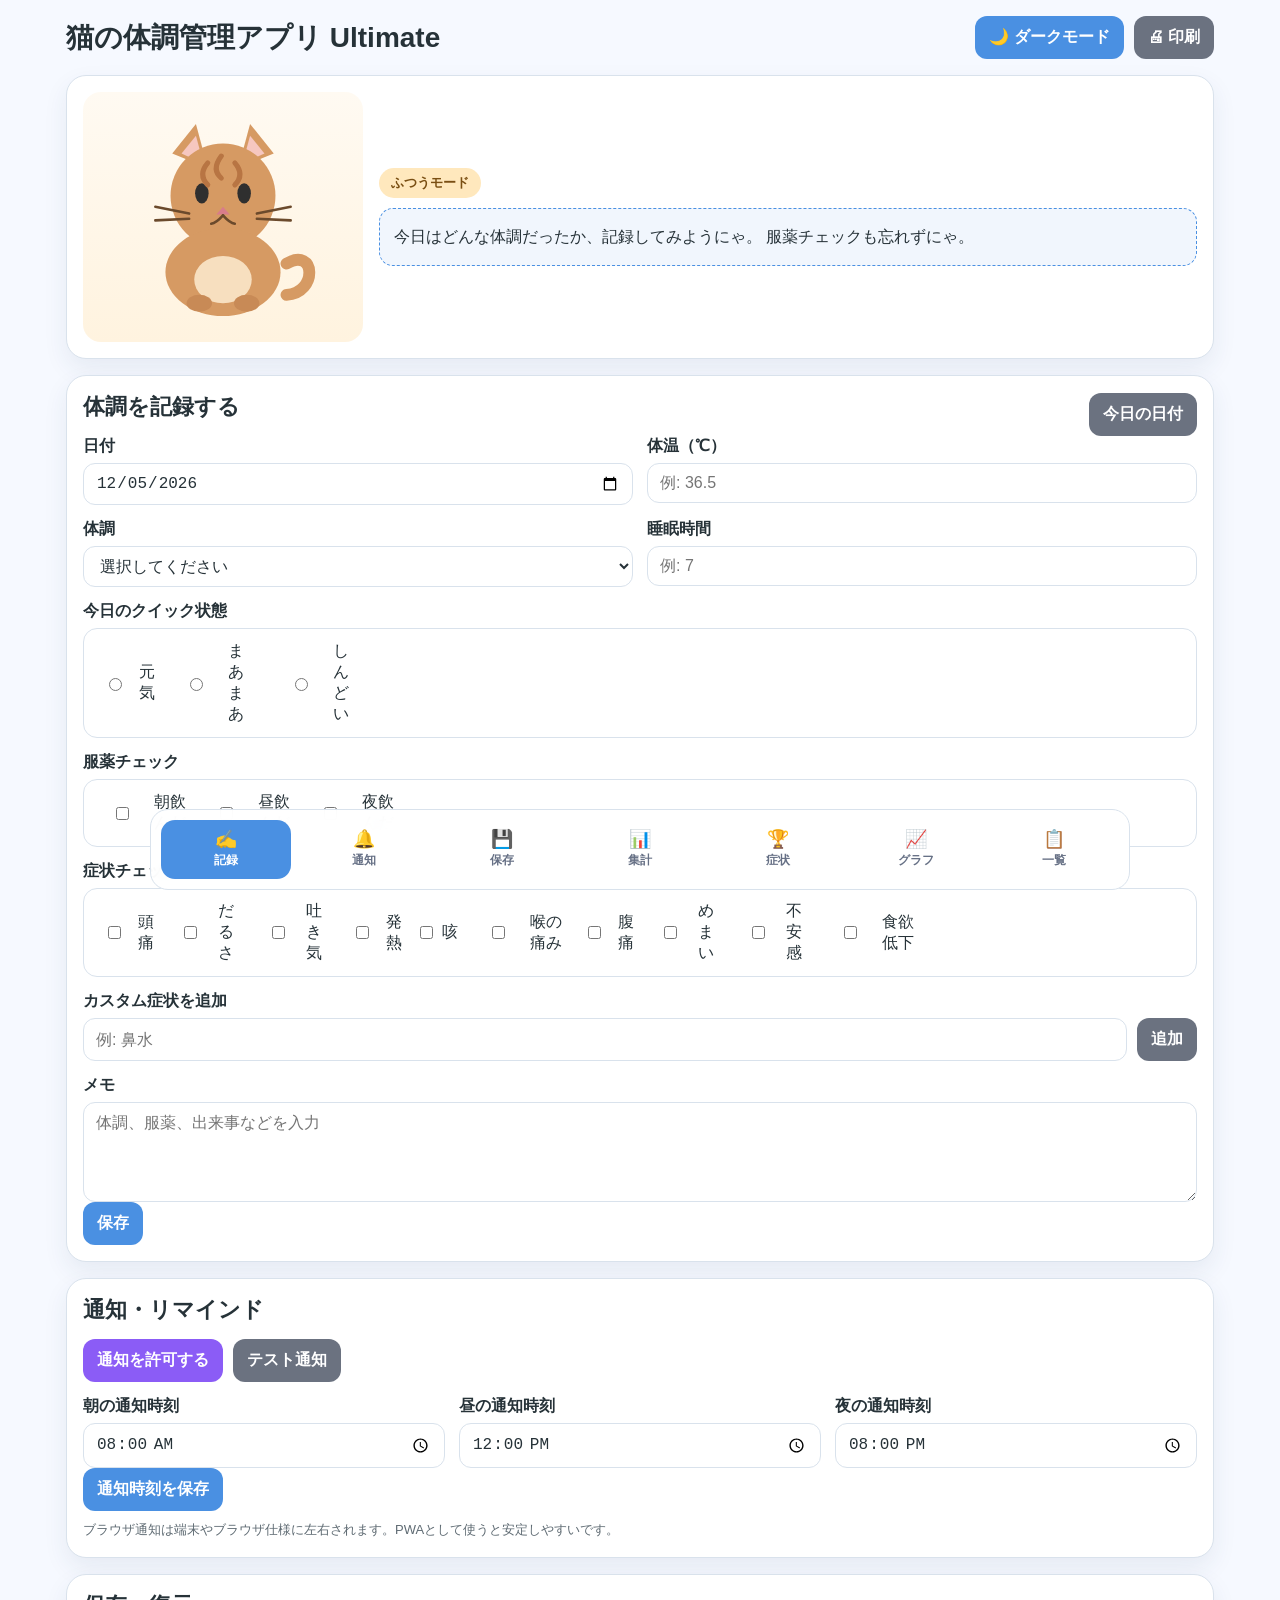
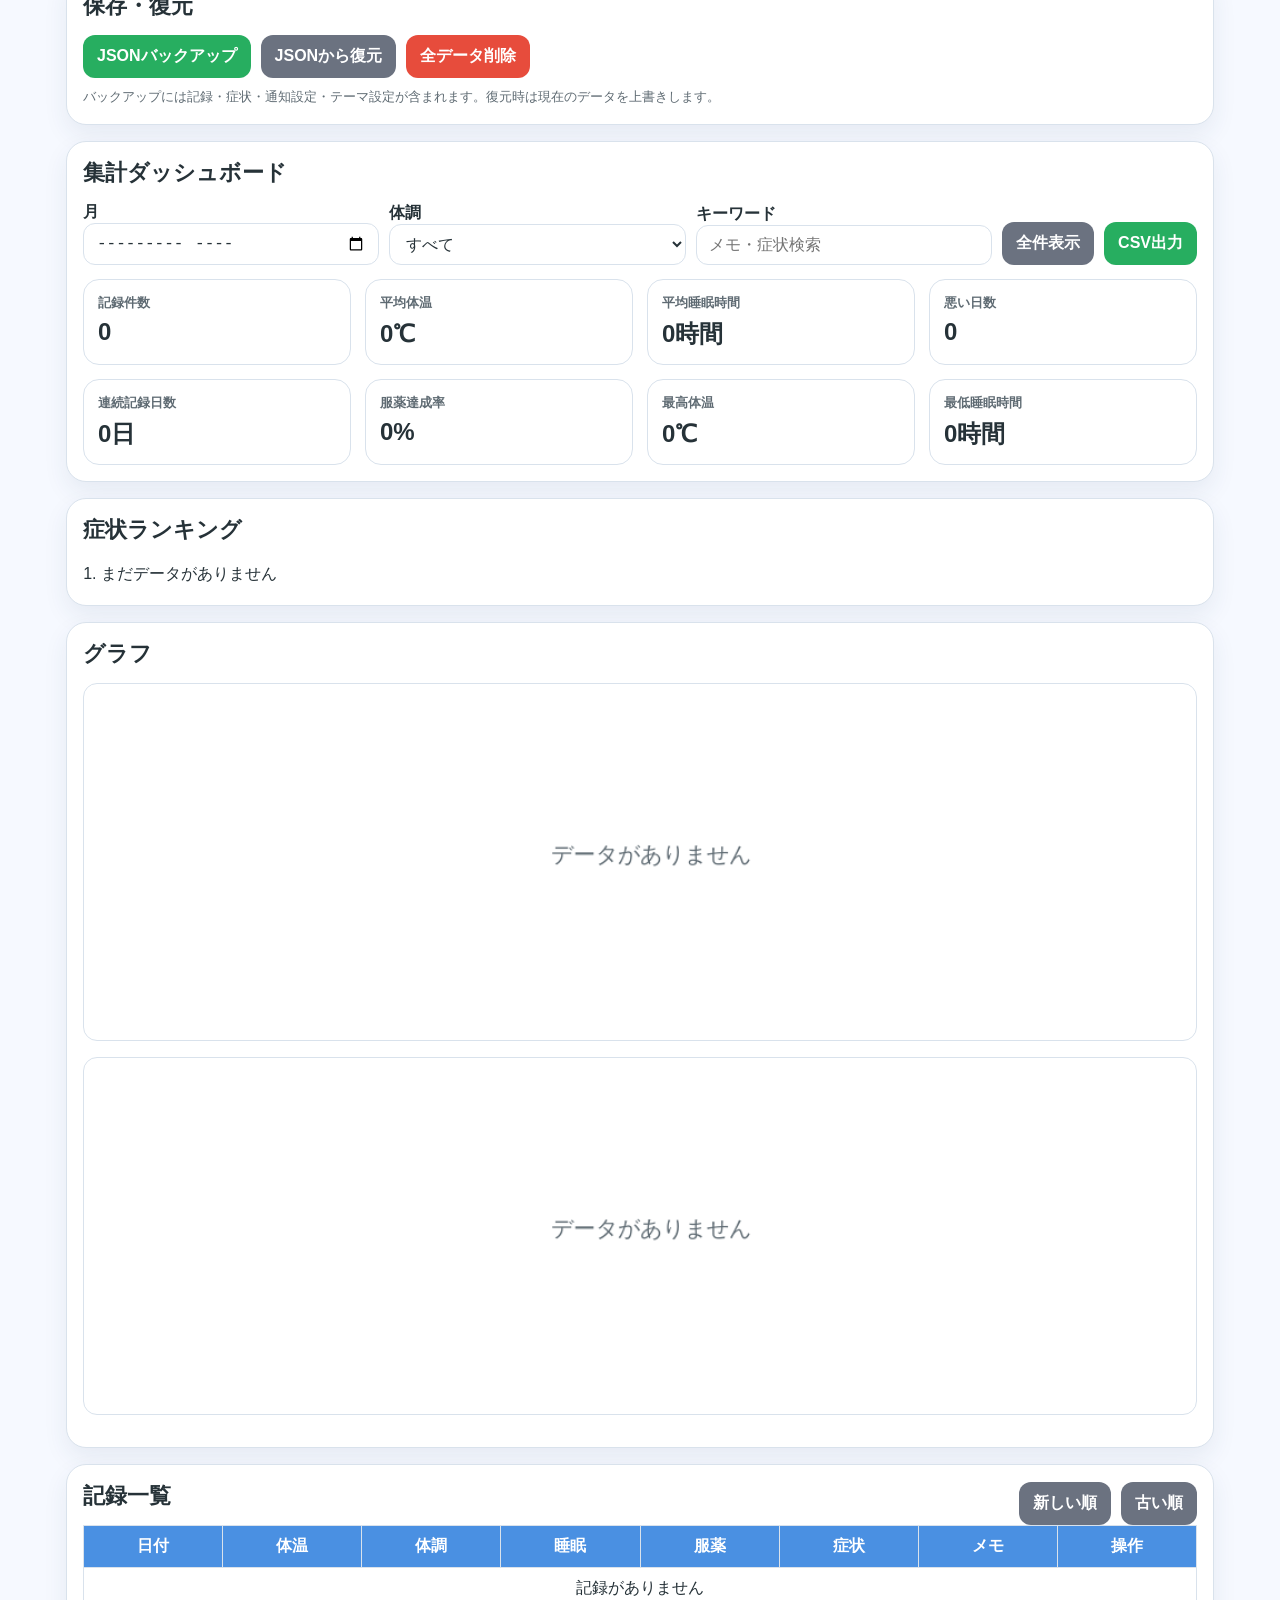
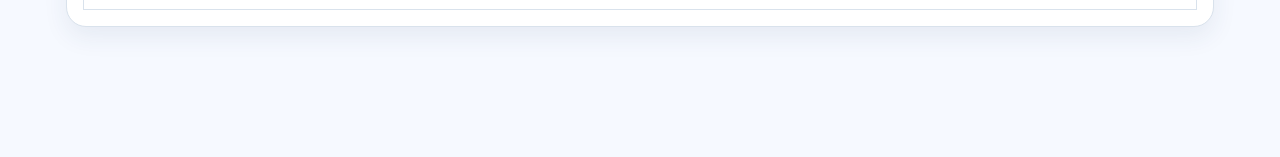
==== commit 79715739: "Add files via upload" ====
--- a/index.html
+++ b/index.html
@@ -1,1324 +1,1324 @@
-<!DOCTYPE html>
-<html lang="ja">
-<head>
-<meta charset="UTF-8" />
-<meta name="viewport" content="width=device-width, initial-scale=1.0" />
-<meta name="theme-color" content="#4a90e2" />
-<title>猫の体調管理アプリ Ultimate</title>
-<link rel="manifest" href="manifest.json" />
-<style>
-:root {
---bg: #f6f9ff;
---card: #ffffff;
---text: #263238;
---sub: #5f6b73;
---border: #d9e2ec;
---primary: #4a90e2;
---primary-strong: #2f6fc7;
---success: #27ae60;
---warning: #f39c12;
---danger: #e74c3c;
---purple: #8b5cf6;
---tab-bg: rgba(255,255,255,0.94);
---tab-active: #4a90e2;
---tab-text: #667085;
---tab-active-text: #fff;
---shadow: 0 10px 24px rgba(34, 62, 105, 0.08);
---hero-grad: linear-gradient(180deg, #fffaf2 0%, #fff3df 100%);
---input-bg: #fff;
---chip-bg: #ffe8bd;
---chip-text: #7a4f13;
---good-row: rgba(39, 174, 96, 0.10);
---normal-row: rgba(243, 156, 18, 0.10);
---bad-row: rgba(231, 76, 60, 0.10);
---canvas-bg: transparent;
-}
-body.dark {
---bg: #0f1724;
---card: #1f2937;
---text: #f3f4f6;
---sub: #cbd5e1;
---border: #3e4a5d;
---primary: #60a5fa;
---primary-strong: #3b82f6;
---success: #22c55e;
---warning: #f59e0b;
---danger: #ef4444;
---purple: #a78bfa;
---tab-bg: rgba(31,41,55,0.95);
---tab-active: #2563eb;
---tab-text: #d1d5db;
---tab-active-text: #fff;
---shadow: 0 10px 24px rgba(0,0,0,0.28);
---hero-grad: linear-gradient(180deg, #2b3442 0%, #1f2937 100%);
---input-bg: #111827;
---chip-bg: #374151;
---chip-text: #f9fafb;
---good-row: rgba(34, 197, 94, 0.14);
---normal-row: rgba(245, 158, 11, 0.14);
---bad-row: rgba(239, 68, 68, 0.14);
---canvas-bg: transparent;
-}
-* { box-sizing: border-box; }
-html { scroll-behavior: smooth; }
-body {
-margin: 0; font-family: "Hiragino Sans", "Yu Gothic", sans-serif;
-background: var(--bg); color: var(--text); padding-bottom: 96px;
-}
-.container { max-width: 1180px; margin: 0 auto; padding: 16px; }
-.topbar {
-display: flex; justify-content: space-between; align-items: center;
-gap: 12px; margin-bottom: 16px; flex-wrap: wrap;
-}
-h1 { margin: 0; font-size: 28px; }
-h2 { margin: 0 0 14px; font-size: 22px; }
-.top-actions, .button-row { display: flex; flex-wrap: wrap; gap: 10px; }
-.hero, .card {
-background: var(--card); border: 1px solid var(--border);
-border-radius: 20px; box-shadow: var(--shadow); padding: 16px; margin-bottom: 16px;
-}
-.hero { display: grid; grid-template-columns: 280px 1fr; gap: 16px; align-items: center; }
-.cat-area {
-min-height: 250px; border-radius: 18px; background: var(--hero-grad);
-display: flex; justify-content: center; align-items: center; overflow: hidden;
-}
-.cat-svg { width: 220px; height: auto; display: block; transform-origin: center bottom; }
-.face-part { transition: opacity .2s ease; }
-.hidden-face { opacity: 0; pointer-events: none; }
-.blink { animation: blink 4s infinite; transform-origin: center center; }
-@keyframes blink { 0%, 90%, 100% { transform: scaleY(1);} 95% { transform: scaleY(0.08);} }
-.jump { animation: jump .55s ease; }
-@keyframes jump {
-0% { transform: translateY(0); } 30% { transform: translateY(-18px); }
-60% { transform: translateY(0); } 100% { transform: translateY(-4px); }
-}
-.chip {
-display: inline-block; padding: 6px 12px; border-radius: 999px;
-background: var(--chip-bg); color: var(--chip-text); font-size: 13px; font-weight: bold; margin-bottom: 10px;
-}
-.message-box {
-border: 1px dashed var(--primary); background: rgba(74, 144, 226, 0.08);
-border-radius: 14px; padding: 14px; line-height: 1.7;
-}
-.grid-2, .grid-3, .grid-4 { display: grid; gap: 14px; }
-.grid-2 { grid-template-columns: repeat(2, 1fr); }
-.grid-3 { grid-template-columns: repeat(3, 1fr); }
-.grid-4 { grid-template-columns: repeat(4, 1fr); }
-.full { grid-column: 1 / -1; }
-.form-group { display: flex; flex-direction: column; }
-label { font-weight: bold; margin-bottom: 6px; }
-input, select, textarea, button { font-size: 16px; }
-input, select, textarea {
-width: 100%; padding: 10px 12px; border-radius: 12px;
-border: 1px solid var(--border); background: var(--input-bg); color: var(--text);
-}
-textarea { min-height: 100px; resize: vertical; }
-.symptom-box, .quick-box {
-border: 1px solid var(--border); border-radius: 14px; padding: 12px;
-display: flex; flex-wrap: wrap; gap: 10px 14px;
-}
-.symptom-box label, .quick-box label {
-margin: 0; font-weight: normal; display: flex; align-items: center; gap: 6px;
-}
-.btn {
-border: none; border-radius: 12px; padding: 11px 14px;
-font-weight: bold; cursor: pointer;
-}
-.btn-primary { background: var(--primary); color: white; }
-.btn-primary:hover { background: var(--primary-strong); }
-.btn-secondary { background: #6b7280; color: white; }
-.btn-success { background: var(--success); color: white; }
-.btn-warning { background: var(--warning); color: white; }
-.btn-danger { background: var(--danger); color: white; }
-.btn-purple { background: var(--purple); color: white; }
-.summary-card { border: 1px solid var(--border); border-radius: 16px; padding: 14px; }
-.summary-card strong { display: block; color: var(--sub); font-size: 13px; margin-bottom: 6px; }
-.summary-card span { font-size: 24px; font-weight: bold; }
-.filter-row {
-display: flex; flex-wrap: wrap; gap: 10px; align-items: end; margin-bottom: 14px;
-}
-.filter-item { min-width: 170px; flex: 1; }
-.badge {
-display: inline-block; padding: 4px 10px; border-radius: 999px;
-color: white; font-size: 12px; font-weight: bold;
-}
-.badge-good { background: var(--success); }
-.badge-normal { background: var(--warning); }
-.badge-bad { background: var(--danger); }
-.table-wrap, .chart-wrap { overflow-x: auto; }
-table { width: 100%; min-width: 1100px; border-collapse: collapse; }
-th, td { border: 1px solid var(--border); padding: 10px; text-align: center; vertical-align: middle; }
-thead { background: var(--primary); color: white; }
-.row-good { background: var(--good-row); }
-.row-normal { background: var(--normal-row); }
-.row-bad { background: var(--bad-row); }
-.actions { display: flex; flex-wrap: wrap; gap: 8px; justify-content: center; }
-canvas {
-width: 100%; max-width: 100%; border: 1px solid var(--border);
-border-radius: 14px; background: var(--canvas-bg); margin-bottom: 12px;
-}
-.notice { margin-top: 8px; color: var(--sub); font-size: 13px; line-height: 1.7; }
-.install-box {
-display: none; align-items: center; justify-content: space-between; gap: 10px;
-padding: 12px 14px; border-radius: 14px; border: 1px dashed var(--primary);
-background: rgba(74, 144, 226, 0.08); margin-bottom: 16px;
-}
-.install-box.show { display: flex; }
-.ranking-list { margin: 0; padding-left: 18px; line-height: 1.9; }
-.section-title-row {
-display: flex; justify-content: space-between; gap: 12px; align-items: center; flex-wrap: wrap;
-}
-.bottom-tabs {
-position: fixed; left: 50%; bottom: 10px; transform: translateX(-50%);
-width: min(95%, 980px); display: grid; grid-template-columns: repeat(7, 1fr);
-gap: 8px; padding: 10px; background: var(--tab-bg); border: 1px solid var(--border);
-border-radius: 18px; backdrop-filter: blur(10px); -webkit-backdrop-filter: blur(10px); z-index: 999;
-}
-.tab-btn {
-border: none; border-radius: 14px; background: transparent; color: var(--tab-text);
-padding: 10px 6px; display: flex; flex-direction: column; align-items: center;
-gap: 4px; font-size: 12px; font-weight: 700; cursor: pointer;
-}
-.tab-btn .icon { font-size: 18px; line-height: 1; }
-.tab-btn.active { background: var(--tab-active); color: var(--tab-active-text); }
-@media (max-width: 900px) {
-.hero, .grid-2, .grid-3, .grid-4 { grid-template-columns: 1fr; }
-.bottom-tabs { width: calc(100% - 14px); grid-template-columns: repeat(4, 1fr); }
-}
-@media (max-width: 640px) {
-body { padding-bottom: 122px; }
-.container { padding: 12px; }
-h1 { font-size: 24px; }
-.tab-btn { font-size: 10px; }
-}
-</style>
-</head>
-<body>
-<div class="container">
-<div class="topbar">
-<h1>猫の体調管理アプリ Ultimate</h1>
-<div class="top-actions">
-<button id="themeToggleBtn" class="btn btn-primary">🌙 ダークモード</button>
-<button id="printBtn" class="btn btn-secondary" type="button">🖨 印刷</button>
-</div>
-</div>
-
-<div id="installBox" class="install-box">
-<div>ホーム画面に追加してアプリっぽく使えます。</div>
-<button id="installBtn" class="btn btn-primary">インストール</button>
-</div>
-
-<section class="hero">
-<div class="cat-area">
-<svg class="cat-svg" viewBox="0 0 260 260" xmlns="http://www.w3.org/2000/svg" aria-label="猫のイラスト">
-<path d="M205 185 C240 165, 242 220, 205 222" fill="none" stroke="#d69a63" stroke-width="14" stroke-linecap="round"/>
-<polygon points="70,55 98,20 112,72" fill="#d69a63"/>
-<polygon points="148,72 162,20 190,55" fill="#d69a63"/>
-<polygon points="81,55 98,34 107,67" fill="#f6c7c0"/>
-<polygon points="153,67 162,34 179,55" fill="#f6c7c0"/>
-<circle cx="130" cy="105" r="62" fill="#d69a63"/>
-<circle cx="108" cy="97" r="2.2" fill="#ffffff"/>
-<circle cx="158" cy="97" r="2.2" fill="#ffffff"/>
-<g id="face-normal-eyes" class="face-part blink">
-<ellipse cx="105" cy="102" rx="8" ry="12" fill="#2f2f2f"/>
-<ellipse cx="155" cy="102" rx="8" ry="12" fill="#2f2f2f"/>
-</g>
-<g id="face-good-eyes" class="face-part hidden-face blink">
-<path d="M95 103 Q105 92 115 103" fill="none" stroke="#2f2f2f" stroke-width="4" stroke-linecap="round"/>
-<path d="M145 103 Q155 92 165 103" fill="none" stroke="#2f2f2f" stroke-width="4" stroke-linecap="round"/>
-</g>
-<g id="face-bad-eyes" class="face-part hidden-face blink">
-<path d="M95 97 Q105 107 115 97" fill="none" stroke="#2f2f2f" stroke-width="4" stroke-linecap="round"/>
-<path d="M145 97 Q155 107 165 97" fill="none" stroke="#2f2f2f" stroke-width="4" stroke-linecap="round"/>
-</g>
-<g id="face-fever-eyes" class="face-part hidden-face">
-<line x1="96" y1="101" x2="114" y2="105" stroke="#2f2f2f" stroke-width="4" stroke-linecap="round"/>
-<line x1="146" y1="105" x2="164" y2="101" stroke="#2f2f2f" stroke-width="4" stroke-linecap="round"/>
-</g>
-<polygon points="130,118 122,127 138,127" fill="#d87c8a"/>
-<g id="mouth-normal" class="face-part">
-<path d="M130 128 Q122 137 116 138" fill="none" stroke="#6b4a2c" stroke-width="3" stroke-linecap="round"/>
-<path d="M130 128 Q138 137 144 138" fill="none" stroke="#6b4a2c" stroke-width="3" stroke-linecap="round"/>
-</g>
-<g id="mouth-good" class="face-part hidden-face">
-<path d="M114 132 Q130 147 146 132" fill="none" stroke="#6b4a2c" stroke-width="4" stroke-linecap="round"/>
-</g>
-<g id="mouth-bad" class="face-part hidden-face">
-<path d="M116 142 Q130 129 144 142" fill="none" stroke="#6b4a2c" stroke-width="4" stroke-linecap="round"/>
-</g>
-<g id="mouth-fever" class="face-part hidden-face">
-<ellipse cx="130" cy="138" rx="8" ry="10" fill="#6b4a2c"/>
-</g>
-<g id="fever-sweat" class="face-part hidden-face">
-<path d="M176 78 C182 66, 192 78, 184 90 C180 95, 172 90, 176 78Z" fill="#7ec8ff"/>
-</g>
-<line x1="90" y1="126" x2="50" y2="118" stroke="#6b4a2c" stroke-width="3" stroke-linecap="round"/>
-<line x1="90" y1="132" x2="50" y2="134" stroke="#6b4a2c" stroke-width="3" stroke-linecap="round"/>
-<line x1="170" y1="126" x2="210" y2="118" stroke="#6b4a2c" stroke-width="3" stroke-linecap="round"/>
-<line x1="170" y1="132" x2="210" y2="134" stroke="#6b4a2c" stroke-width="3" stroke-linecap="round"/>
-<ellipse cx="130" cy="195" rx="68" ry="52" fill="#d69a63"/>
-<ellipse cx="130" cy="204" rx="34" ry="28" fill="#f7dfbf"/>
-<ellipse cx="102" cy="232" rx="15" ry="10" fill="#c88a56"/>
-<ellipse cx="158" cy="232" rx="15" ry="10" fill="#c88a56"/>
-<path d="M128 58 Q116 74 128 84" fill="none" stroke="#b87543" stroke-width="6" stroke-linecap="round"/>
-<path d="M112 66 Q100 80 112 92" fill="none" stroke="#b87543" stroke-width="6" stroke-linecap="round"/>
-<path d="M144 66 Q156 80 144 92" fill="none" stroke="#b87543" stroke-width="6" stroke-linecap="round"/>
-</svg>
-</div>
-<div>
-<div id="catStatus" class="chip">ふつうモード</div>
-<div id="catMessage" class="message-box">今日はどんな体調だったか、記録してみようにゃ。</div>
-</div>
-</section>
-
-<section id="section-form" class="card">
-<div class="section-title-row">
-<h2 id="formTitle">体調を記録する</h2>
-<div class="button-row" style="margin-top:0;">
-<button id="todayFillBtn" class="btn btn-secondary" type="button">今日の日付</button>
-</div>
-</div>
-
-<div class="grid-2">
-<div class="form-group">
-<label for="date">日付</label>
-<input type="date" id="date" />
-</div>
-<div class="form-group">
-<label for="temperature">体温（℃）</label>
-<input type="number" id="temperature" step="0.1" placeholder="例: 36.5" />
-</div>
-<div class="form-group">
-<label for="condition">体調</label>
-<select id="condition">
-<option value="">選択してください</option>
-<option value="良い">良い</option>
-<option value="普通">普通</option>
-<option value="悪い">悪い</option>
-</select>
-</div>
-<div class="form-group">
-<label for="sleep">睡眠時間</label>
-<input type="number" id="sleep" step="0.1" placeholder="例: 7" />
-</div>
-<div class="form-group full">
-<label>今日のクイック状態</label>
-<div class="quick-box">
-<label><input type="radio" name="quickCondition" value="良い"> 元気</label>
-<label><input type="radio" name="quickCondition" value="普通"> まあまあ</label>
-<label><input type="radio" name="quickCondition" value="悪い"> しんどい</label>
-</div>
-</div>
-<div class="form-group full">
-<label>服薬チェック</label>
-<div class="symptom-box">
-<label><input type="checkbox" id="morningMed" /> 朝飲んだ</label>
-<label><input type="checkbox" id="noonMed" /> 昼飲んだ</label>
-<label><input type="checkbox" id="nightMed" /> 夜飲んだ</label>
-</div>
-</div>
-<div class="form-group full">
-<label>症状チェック</label>
-<div class="symptom-box" id="symptomBox">
-<label><input type="checkbox" value="頭痛" /> 頭痛</label>
-<label><input type="checkbox" value="だるさ" /> だるさ</label>
-<label><input type="checkbox" value="吐き気" /> 吐き気</label>
-<label><input type="checkbox" value="発熱" /> 発熱</label>
-<label><input type="checkbox" value="咳" /> 咳</label>
-<label><input type="checkbox" value="喉の痛み" /> 喉の痛み</label>
-<label><input type="checkbox" value="腹痛" /> 腹痛</label>
-<label><input type="checkbox" value="めまい" /> めまい</label>
-<label><input type="checkbox" value="不安感" /> 不安感</label>
-<label><input type="checkbox" value="食欲低下" /> 食欲低下</label>
-</div>
-</div>
-<div class="form-group full">
-<label for="newSymptom">カスタム症状を追加</label>
-<div class="button-row" style="margin-top:0;">
-<input type="text" id="newSymptom" placeholder="例: 鼻水" style="flex:1;" />
-<button id="addSymptomBtn" class="btn btn-secondary" type="button">追加</button>
-</div>
-</div>
-<div class="form-group full">
-<label for="memo">メモ</label>
-<textarea id="memo" placeholder="体調、服薬、出来事などを入力"></textarea>
-</div>
-</div>
-
-<div class="button-row">
-<button id="saveBtn" class="btn btn-primary">保存</button>
-<button id="cancelEditBtn" class="btn btn-secondary" type="button" style="display:none;">編集をキャンセル</button>
-</div>
-</section>
-
-<section id="section-reminder" class="card">
-<h2>通知・リマインド</h2>
-<div class="button-row" style="margin-top:0;">
-<button id="requestNotificationBtn" class="btn btn-purple" type="button">通知を許可する</button>
-<button id="testNotificationBtn" class="btn btn-secondary" type="button">テスト通知</button>
-</div>
-<div class="grid-3" style="margin-top:14px;">
-<div class="form-group">
-<label for="morningTime">朝の通知時刻</label>
-<input type="time" id="morningTime" value="08:00" />
-</div>
-<div class="form-group">
-<label for="noonTime">昼の通知時刻</label>
-<input type="time" id="noonTime" value="12:00" />
-</div>
-<div class="form-group">
-<label for="nightTime">夜の通知時刻</label>
-<input type="time" id="nightTime" value="20:00" />
-</div>
-</div>
-<div class="button-row">
-<button id="saveReminderBtn" class="btn btn-primary" type="button">通知時刻を保存</button>
-</div>
-<div class="notice">ブラウザ通知は端末やブラウザ仕様に左右されます。PWAとして使うと安定しやすいです。</div>
-</section>
-
-<section id="section-backup" class="card">
-<h2>保存・復元</h2>
-<div class="button-row" style="margin-top:0;">
-<button id="backupBtn" class="btn btn-success" type="button">JSONバックアップ</button>
-<button id="restoreBtn" class="btn btn-secondary" type="button">JSONから復元</button>
-<button id="clearAllBtn" class="btn btn-danger" type="button">全データ削除</button>
-</div>
-<input type="file" id="restoreFileInput" accept=".json,application/json" style="display:none;" />
-<div class="notice">バックアップには記録・症状・通知設定・テーマ設定が含まれます。復元時は現在のデータを上書きします。</div>
-</section>
-
-<section id="section-summary" class="card">
-<h2>集計ダッシュボード</h2>
-<div class="filter-row">
-<div class="filter-item">
-<label for="monthFilter">月</label>
-<input type="month" id="monthFilter" />
-</div>
-<div class="filter-item">
-<label for="conditionFilter">体調</label>
-<select id="conditionFilter">
-<option value="">すべて</option>
-<option value="良い">良い</option>
-<option value="普通">普通</option>
-<option value="悪い">悪い</option>
-</select>
-</div>
-<div class="filter-item">
-<label for="keywordFilter">キーワード</label>
-<input type="text" id="keywordFilter" placeholder="メモ・症状検索" />
-</div>
-<div class="button-row" style="margin-top:0;">
-<button id="showAllBtn" class="btn btn-secondary" type="button">全件表示</button>
-<button id="exportBtn" class="btn btn-success" type="button">CSV出力</button>
-</div>
-</div>
-
-<div class="grid-4">
-<div class="summary-card"><strong>記録件数</strong><span id="totalCount">0</span></div>
-<div class="summary-card"><strong>平均体温</strong><span id="avgTemp">0℃</span></div>
-<div class="summary-card"><strong>平均睡眠時間</strong><span id="avgSleep">0時間</span></div>
-<div class="summary-card"><strong>悪い日数</strong><span id="badCount">0</span></div>
-<div class="summary-card"><strong>連続記録日数</strong><span id="streakCount">0日</span></div>
-<div class="summary-card"><strong>服薬達成率</strong><span id="medRate">0%</span></div>
-<div class="summary-card"><strong>最高体温</strong><span id="maxTemp">0℃</span></div>
-<div class="summary-card"><strong>最低睡眠時間</strong><span id="minSleep">0時間</span></div>
-</div>
-</section>
-
-<section id="section-ranking" class="card">
-<h2>症状ランキング</h2>
-<ol id="symptomRanking" class="ranking-list"></ol>
-</section>
-
-<section id="section-chart" class="card">
-<h2>グラフ</h2>
-<div class="chart-wrap">
-<canvas id="tempChart" width="1000" height="320"></canvas>
-<canvas id="sleepChart" width="1000" height="320"></canvas>
-</div>
-</section>
-
-<section id="section-list" class="card">
-<div class="section-title-row">
-<h2>記録一覧</h2>
-<div class="button-row" style="margin-top:0;">
-<button id="sortNewestBtn" class="btn btn-secondary" type="button">新しい順</button>
-<button id="sortOldestBtn" class="btn btn-secondary" type="button">古い順</button>
-</div>
-</div>
-<div class="table-wrap">
-<table>
-<thead>
-<tr>
-<th>日付</th>
-<th>体温</th>
-<th>体調</th>
-<th>睡眠</th>
-<th>服薬</th>
-<th>症状</th>
-<th>メモ</th>
-<th>操作</th>
-</tr>
-</thead>
-<tbody id="recordList"></tbody>
-</table>
-</div>
-</section>
-</div>
-
-<nav class="bottom-tabs" aria-label="下タブナビ">
-<button class="tab-btn active" data-target="section-form"><span class="icon">✍️</span><span>記録</span></button>
-<button class="tab-btn" data-target="section-reminder"><span class="icon">🔔</span><span>通知</span></button>
-<button class="tab-btn" data-target="section-backup"><span class="icon">💾</span><span>保存</span></button>
-<button class="tab-btn" data-target="section-summary"><span class="icon">📊</span><span>集計</span></button>
-<button class="tab-btn" data-target="section-ranking"><span class="icon">🏆</span><span>症状</span></button>
-<button class="tab-btn" data-target="section-chart"><span class="icon">📈</span><span>グラフ</span></button>
-<button class="tab-btn" data-target="section-list"><span class="icon">📋</span><span>一覧</span></button>
-</nav>
-
-<script>
-const STORAGE_KEYS = {
-records: "healthRecordsUltimate",
-theme: "healthThemeUltimate",
-reminder: "healthReminderUltimate",
-reminderLog: "healthReminderLogUltimate",
-customSymptoms: "healthCustomSymptomsUltimate"
-};
-
-const $ = (id) => document.getElementById(id);
-
-const dateInput = $("date");
-const temperatureInput = $("temperature");
-const conditionInput = $("condition");
-const sleepInput = $("sleep");
-const memoInput = $("memo");
-
-const morningMedInput = $("morningMed");
-const noonMedInput = $("noonMed");
-const nightMedInput = $("nightMed");
-const symptomBox = $("symptomBox");
-
-const saveBtn = $("saveBtn");
-const cancelEditBtn = $("cancelEditBtn");
-const todayFillBtn = $("todayFillBtn");
-const addSymptomBtn = $("addSymptomBtn");
-const newSymptomInput = $("newSymptom");
-
-const monthFilter = $("monthFilter");
-const conditionFilter = $("conditionFilter");
-const keywordFilter = $("keywordFilter");
-const showAllBtn = $("showAllBtn");
-const exportBtn = $("exportBtn");
-
-const totalCountEl = $("totalCount");
-const avgTempEl = $("avgTemp");
-const avgSleepEl = $("avgSleep");
-const badCountEl = $("badCount");
-const streakCountEl = $("streakCount");
-const medRateEl = $("medRate");
-const maxTempEl = $("maxTemp");
-const minSleepEl = $("minSleep");
-const symptomRankingEl = $("symptomRanking");
-const recordList = $("recordList");
-
-const catMessageEl = $("catMessage");
-const catStatusEl = $("catStatus");
-const catSvg = document.querySelector(".cat-svg");
-
-const tempCanvas = $("tempChart");
-const sleepCanvas = $("sleepChart");
-const tempCtx = tempCanvas.getContext("2d");
-const sleepCtx = sleepCanvas.getContext("2d");
-
-const themeToggleBtn = $("themeToggleBtn");
-const printBtn = $("printBtn");
-const installBox = $("installBox");
-const installBtn = $("installBtn");
-const requestNotificationBtn = $("requestNotificationBtn");
-const testNotificationBtn = $("testNotificationBtn");
-const saveReminderBtn = $("saveReminderBtn");
-const morningTimeInput = $("morningTime");
-const noonTimeInput = $("noonTime");
-const nightTimeInput = $("nightTime");
-const backupBtn = $("backupBtn");
-const restoreBtn = $("restoreBtn");
-const clearAllBtn = $("clearAllBtn");
-const restoreFileInput = $("restoreFileInput");
-const sortNewestBtn = $("sortNewestBtn");
-const sortOldestBtn = $("sortOldestBtn");
-const formTitle = $("formTitle");
-
-const tabButtons = document.querySelectorAll(".tab-btn");
-const sections = [
-$("section-form"), $("section-reminder"), $("section-backup"),
-$("section-summary"), $("section-ranking"), $("section-chart"), $("section-list")
-];
-
-let deferredPrompt = null;
-let sortMode = "newest";
-let editIndex = null;
-let records = JSON.parse(localStorage.getItem(STORAGE_KEYS.records)) || [];
-let customSymptoms = JSON.parse(localStorage.getItem(STORAGE_KEYS.customSymptoms)) || [];
-
-function escapeHtml(text) {
-return String(text)
-.replace(/&/g, "&amp;").replace(/</g, "&lt;")
-.replace(/>/g, "&gt;").replace(/"/g, "&quot;")
-.replace(/'/g, "&#039;");
-}
-
-function getTodayString() {
-return new Date().toISOString().split("T")[0];
-}
-
-function fillToday() {
-dateInput.value = getTodayString();
-}
-
-function resetQuickCondition() {
-document.querySelectorAll('input[name="quickCondition"]').forEach(r => r.checked = false);
-}
-
-function loadCustomSymptoms() {
-customSymptoms.forEach(symptom => appendCustomSymptom(symptom));
-}
-
-function appendCustomSymptom(symptom) {
-if (!symptom) return;
-const exists = [...symptomBox.querySelectorAll("input")].some(i => i.value === symptom);
-if (exists) return;
-const label = document.createElement("label");
-label.innerHTML = `<input type="checkbox" value="${escapeHtml(symptom)}" /> ${escapeHtml(symptom)}`;
-symptomBox.appendChild(label);
-label.querySelector("input").addEventListener("change", updateCatMessage);
-}
-
-function saveCustomSymptoms() {
-localStorage.setItem(STORAGE_KEYS.customSymptoms, JSON.stringify(customSymptoms));
-}
-
-function addCustomSymptom() {
-const value = newSymptomInput.value.trim();
-if (!value) return;
-if (customSymptoms.includes(value)) {
-alert("同じ症状は追加済みです。");
-return;
-}
-customSymptoms.push(value);
-saveCustomSymptoms();
-appendCustomSymptom(value);
-newSymptomInput.value = "";
-}
-
-function getSelectedSymptoms() {
-return [...symptomBox.querySelectorAll('input[type="checkbox"]:checked')].map(i => i.value);
-}
-
-function setSelectedSymptoms(symptoms) {
-symptomBox.querySelectorAll('input[type="checkbox"]').forEach(cb => {
-cb.checked = symptoms.includes(cb.value);
-});
-}
-
-function saveRecords() {
-localStorage.setItem(STORAGE_KEYS.records, JSON.stringify(records));
-}
-
-function resetForm() {
-fillToday();
-temperatureInput.value = "";
-conditionInput.value = "";
-sleepInput.value = "";
-memoInput.value = "";
-morningMedInput.checked = false;
-noonMedInput.checked = false;
-nightMedInput.checked = false;
-setSelectedSymptoms([]);
-resetQuickCondition();
-editIndex = null;
-formTitle.textContent = "体調を記録する";
-saveBtn.textContent = "保存";
-cancelEditBtn.style.display = "none";
-updateCatMessage();
-}
-
-function applyTheme(theme) {
-if (theme === "dark") {
-document.body.classList.add("dark");
-themeToggleBtn.textContent = "☀️ ライトモード";
-} else {
-document.body.classList.remove("dark");
-themeToggleBtn.textContent = "🌙 ダークモード";
-}
-renderAll();
-}
-
-function loadTheme() {
-applyTheme(localStorage.getItem(STORAGE_KEYS.theme) || "light");
-}
-
-function toggleTheme() {
-const newTheme = document.body.classList.contains("dark") ? "light" : "dark";
-localStorage.setItem(STORAGE_KEYS.theme, newTheme);
-applyTheme(newTheme);
-}
-
-function getReminderSettings() {
-return JSON.parse(localStorage.getItem(STORAGE_KEYS.reminder)) || {
-morning: "08:00", noon: "12:00", night: "20:00"
-};
-}
-
-function loadReminderSettings() {
-const s = getReminderSettings();
-morningTimeInput.value = s.morning;
-noonTimeInput.value = s.noon;
-nightTimeInput.value = s.night;
-}
-
-function saveReminderSettings() {
-const s = {
-morning: morningTimeInput.value || "08:00",
-noon: noonTimeInput.value || "12:00",
-night: nightTimeInput.value || "20:00"
-};
-localStorage.setItem(STORAGE_KEYS.reminder, JSON.stringify(s));
-alert("通知時刻を保存しました。");
-}
-
-async function requestNotificationPermission() {
-if (!("Notification" in window)) {
-alert("このブラウザは通知に対応していません。");
-return;
-}
-const permission = await Notification.requestPermission();
-alert(permission === "granted" ? "通知を許可しました。" : "通知が許可されていません。");
-}
-
-function showLocalNotification(title, body) {
-if (!("Notification" in window) || Notification.permission !== "granted") return;
-navigator.serviceWorker?.getRegistration().then(reg => {
-if (reg) reg.showNotification(title, { body, tag: "health-reminder" });
-else new Notification(title, { body });
-});
-}
-
-function getReminderLog() {
-return JSON.parse(localStorage.getItem(STORAGE_KEYS.reminderLog)) || {};
-}
-
-function saveReminderLog(log) {
-localStorage.setItem(STORAGE_KEYS.reminderLog, JSON.stringify(log));
-}
-
-function getTodayRecord() {
-return records.find(r => r.date === getTodayString()) || null;
-}
-
-function shouldSkipReminder(slot) {
-const r = getTodayRecord();
-if (!r) return false;
-if (slot === "morning") return !!r.morningMed;
-if (slot === "noon") return !!r.noonMed;
-if (slot === "night") return !!r.nightMed;
-return false;
-}
-
-function checkReminder() {
-const settings = getReminderSettings();
-const now = new Date();
-const hhmm = `${String(now.getHours()).padStart(2,"0")}:${String(now.getMinutes()).padStart(2,"0")}`;
-const today = getTodayString();
-const log = getReminderLog();
-
-[
-{ key: "morning", label: "朝の服薬" },
-{ key: "noon", label: "昼の服薬" },
-{ key: "night", label: "夜の服薬" }
-].forEach(slot => {
-const sentKey = `${today}_${slot.key}`;
-if (settings[slot.key] === hhmm && !log[sentKey] && !shouldSkipReminder(slot.key)) {
-showLocalNotification("服薬リマインド", `${slot.label}の時間です。チェックを忘れずに。`);
-log[sentKey] = true;
-}
-});
-saveReminderLog(log);
-}
-
-function hideAllFaces() {
-[
-"face-normal-eyes", "face-good-eyes", "face-bad-eyes", "face-fever-eyes",
-"mouth-normal", "mouth-good", "mouth-bad", "mouth-fever", "fever-sweat"
-].forEach(id => $(id).classList.add("hidden-face"));
-}
-
-function setBlinkSpeed(mode) {
-document.querySelectorAll(".blink").forEach(el => {
-el.style.animationDuration = mode === "bad" ? "5s" : "3.5s";
-});
-}
-
-function showFace(mode) {
-hideAllFaces();
-if (mode === "good") {
-$("face-good-eyes").classList.remove("hidden-face");
-$("mouth-good").classList.remove("hidden-face");
-} else if (mode === "bad") {
-$("face-bad-eyes").classList.remove("hidden-face");
-$("mouth-bad").classList.remove("hidden-face");
-} else if (mode === "fever") {
-$("face-fever-eyes").classList.remove("hidden-face");
-$("mouth-fever").classList.remove("hidden-face");
-$("fever-sweat").classList.remove("hidden-face");
-} else {
-$("face-normal-eyes").classList.remove("hidden-face");
-$("mouth-normal").classList.remove("hidden-face");
-}
-setBlinkSpeed(mode);
-}
-
-function catJump() {
-catSvg.classList.remove("jump");
-void catSvg.offsetWidth;
-catSvg.classList.add("jump");
-setTimeout(() => catSvg.classList.remove("jump"), 550);
-}
-
-function updateCatMessage() {
-const condition = conditionInput.value;
-const sleep = Number(sleepInput.value);
-const temp = Number(temperatureInput.value);
-const symptoms = getSelectedSymptoms();
-const medsTaken = [morningMedInput.checked, noonMedInput.checked, nightMedInput.checked].filter(Boolean).length;
-
-let mode = "normal";
-let message = "今日はどんな体調だったか、記録してみようにゃ。";
-let status = "ふつうモード";
-
-if (condition === "良い") {
-mode = "good";
-message = "いい感じにゃ。調子が良くても無理しすぎないのが大事にゃ。";
-status = "ごきげんモード";
-} else if (condition === "普通") {
-message = "ふつうの日も大事にゃ。少しずつ整えていけば十分にゃ。";
-} else if (condition === "悪い") {
-mode = "bad";
-message = "しんどい日はがんばりすぎ禁止にゃ。休息優先でいくにゃ。";
-status = "しょんぼりモード";
-}
-
-if (!isNaN(temp) && temp >= 37.5) {
-mode = "fever";
-message = "熱が高めにゃ。今日はとにかく無理せず、しっかり休むにゃ。";
-status = "ぐったりモード";
-} else if (!isNaN(sleep) && sleep > 0 && sleep < 5) {
-if (condition !== "良い") mode = "bad";
-message = "睡眠が少なめにゃ。今日は早めに休めるといいにゃ。";
-status = "ねむねむモード";
-} else if (symptoms.length >= 3) {
-if (condition !== "良い") mode = "bad";
-message = "症状が多めにゃ。予定を詰め込みすぎない方がよさそうにゃ。";
-status = "注意モード";
-}
-
-if (medsTaken === 0) message += " 服薬チェックも忘れずにゃ。";
-
-catMessageEl.textContent = message;
-catStatusEl.textContent = status;
-showFace(mode);
-}
-
-function getFilteredRecords() {
-let filtered = [...records];
-const month = monthFilter.value;
-const cond = conditionFilter.value;
-const keyword = keywordFilter.value.trim().toLowerCase();
-
-if (month) filtered = filtered.filter(r => r.date.startsWith(month));
-if (cond) filtered = filtered.filter(r => r.condition === cond);
-if (keyword) {
-filtered = filtered.filter(r => {
-const memo = (r.memo || "").toLowerCase();
-const symptoms = (r.symptoms || []).join(" ").toLowerCase();
-return memo.includes(keyword) || symptoms.includes(keyword);
-});
-}
-
-filtered.sort((a, b) =>
-sortMode === "newest" ? b.date.localeCompare(a.date) : a.date.localeCompare(b.date)
-);
-return filtered;
-}
-
-function calculateStreak(allRecords) {
-if (!allRecords.length) return 0;
-const dates = [...new Set(allRecords.map(r => r.date))].sort().reverse();
-let streak = 0;
-let cursor = new Date(getTodayString());
-
-for (const d of dates) {
-const cursorStr = cursor.toISOString().split("T")[0];
-if (d === cursorStr) {
-streak++;
-cursor.setDate(cursor.getDate() - 1);
-} else if (d > cursorStr) {
-continue;
-} else {
-break;
-}
-}
-return streak;
-}
-
-function updateSummary(filteredRecords) {
-const total = filteredRecords.length;
-const tempValues = filteredRecords.map(r => Number(r.temperature)).filter(v => !isNaN(v));
-const sleepValues = filteredRecords.map(r => Number(r.sleep)).filter(v => !isNaN(v));
-const badCount = filteredRecords.filter(r => r.condition === "悪い").length;
-const streak = calculateStreak(records);
-
-const avgTemp = tempValues.length ? (tempValues.reduce((a,b)=>a+b,0)/tempValues.length).toFixed(1) : 0;
-const avgSleep = sleepValues.length ? (sleepValues.reduce((a,b)=>a+b,0)/sleepValues.length).toFixed(1) : 0;
-const maxTemp = tempValues.length ? Math.max(...tempValues).toFixed(1) : 0;
-const minSleep = sleepValues.length ? Math.min(...sleepValues).toFixed(1) : 0;
-
-const medChecks = filteredRecords.reduce((sum, r) =>
-sum + (r.morningMed ? 1 : 0) + (r.noonMed ? 1 : 0) + (r.nightMed ? 1 : 0), 0);
-const possibleChecks = filteredRecords.length * 3;
-const medRate = possibleChecks ? Math.round((medChecks / possibleChecks) * 100) : 0;
-
-totalCountEl.textContent = total;
-avgTempEl.textContent = `${avgTemp}℃`;
-avgSleepEl.textContent = `${avgSleep}時間`;
-badCountEl.textContent = badCount;
-streakCountEl.textContent = `${streak}日`;
-medRateEl.textContent = `${medRate}%`;
-maxTempEl.textContent = `${maxTemp}℃`;
-minSleepEl.textContent = `${minSleep}時間`;
-}
-
-function updateSymptomRanking(filteredRecords) {
-const counts = {};
-filteredRecords.forEach(r => (r.symptoms || []).forEach(s => counts[s] = (counts[s] || 0) + 1));
-const ranking = Object.entries(counts).sort((a,b) => b[1] - a[1]).slice(0, 10);
-symptomRankingEl.innerHTML = "";
-if (!ranking.length) {
-symptomRankingEl.innerHTML = "<li>まだデータがありません</li>";
-return;
-}
-ranking.forEach(([symptom, count]) => {
-const li = document.createElement("li");
-li.textContent = `${symptom}：${count}回`;
-symptomRankingEl.appendChild(li);
-});
-}
-
-function drawLineChart(ctx, canvas, recordsData, valueKey, label, color) {
-ctx.clearRect(0, 0, canvas.width, canvas.height);
-const width = canvas.width, height = canvas.height, padding = 50;
-
-if (!recordsData.length) {
-ctx.fillStyle = getComputedStyle(document.body).getPropertyValue('--sub').trim();
-ctx.font = "20px sans-serif";
-ctx.fillText("データがありません", width / 2 - 80, height / 2);
-return;
-}
-
-const values = recordsData.map(r => Number(r[valueKey]));
-const labels = recordsData.map(r => r.date.slice(5));
-
-let minVal = Math.min(...values), maxVal = Math.max(...values);
-if (valueKey === "temperature") {
-minVal = Math.floor((minVal - 0.3) * 10) / 10;
-maxVal = Math.ceil((maxVal + 0.3) * 10) / 10;
-} else {
-minVal = Math.max(0, Math.floor(minVal - 1));
-maxVal = Math.ceil(maxVal + 1);
-}
-if (minVal === maxVal) { minVal -= 1; maxVal += 1; }
-
-const axisColor = getComputedStyle(document.body).getPropertyValue('--text').trim();
-const gridColor = getComputedStyle(document.body).getPropertyValue('--border').trim();
-
-ctx.strokeStyle = axisColor;
-ctx.lineWidth = 1;
-ctx.beginPath();
-ctx.moveTo(padding, padding);
-ctx.lineTo(padding, height - padding);
-ctx.lineTo(width - padding, height - padding);
-ctx.stroke();
-
-const steps = 5;
-for (let i = 0; i <= steps; i++) {
-const y = padding + ((height - padding * 2) / steps) * i;
-const value = maxVal - ((maxVal - minVal) / steps) * i;
-ctx.strokeStyle = gridColor;
-ctx.beginPath();
-ctx.moveTo(padding, y);
-ctx.lineTo(width - padding, y);
-ctx.stroke();
-ctx.fillStyle = axisColor;
-ctx.font = "12px sans-serif";
-ctx.fillText(value.toFixed(1), 8, y + 4);
-}
-
-const xStep = recordsData.length > 1 ? (width - padding * 2) / (recordsData.length - 1) : 0;
-
-ctx.strokeStyle = color;
-ctx.lineWidth = 2;
-ctx.beginPath();
-recordsData.forEach((r, i) => {
-const x = recordsData.length === 1 ? width / 2 : padding + xStep * i;
-const y = height - padding - ((Number(r[valueKey]) - minVal) / (maxVal - minVal)) * (height - padding * 2);
-if (i === 0) ctx.moveTo(x, y); else ctx.lineTo(x, y);
-});
-ctx.stroke();
-
-recordsData.forEach((r, i) => {
-const x = recordsData.length === 1 ? width / 2 : padding + xStep * i;
-const y = height - padding - ((Number(r[valueKey]) - minVal) / (maxVal - minVal)) * (height - padding * 2);
-ctx.beginPath();
-ctx.fillStyle = color;
-ctx.arc(x, y, 4, 0, Math.PI * 2);
-ctx.fill();
-ctx.fillStyle = axisColor;
-ctx.font = "11px sans-serif";
-ctx.fillText(labels[i], x - 15, height - padding + 18);
-});
-
-ctx.fillStyle = axisColor;
-ctx.font = "bold 16px sans-serif";
-ctx.fillText(label, padding, 24);
-}
-
-function renderTable(filteredRecords) {
-recordList.innerHTML = "";
-if (!filteredRecords.length) {
-recordList.innerHTML = `<tr><td colspan="8">記録がありません</td></tr>`;
-return;
-}
-
-filteredRecords.forEach(record => {
-const originalIndex = records.findIndex(r => r.id === record.id);
-const medText = [record.morningMed ? "朝" : "", record.noonMed ? "昼" : "", record.nightMed ? "夜" : ""].filter(Boolean).join("・") || "なし";
-const symptomsText = (record.symptoms || []).length ? record.symptoms.join("、") : "なし";
-
-const tr = document.createElement("tr");
-tr.className = record.condition === "良い" ? "row-good" : record.condition === "普通" ? "row-normal" : "row-bad";
-tr.innerHTML = `
-<td>${record.date}</td>
-<td>${record.temperature}℃</td>
-<td>${record.condition === "良い" ? '<span class="badge badge-good">良い</span>' : record.condition === "普通" ? '<span class="badge badge-normal">普通</span>' : '<span class="badge badge-bad">悪い</span>'}</td>
-<td>${record.sleep}時間</td>
-<td>${medText}</td>
-<td>${symptomsText}</td>
-<td>${escapeHtml(record.memo || "")}</td>
-<td>
-<div class="actions">
-<button class="btn btn-warning" onclick="editRecord(${originalIndex})">編集</button>
-<button class="btn btn-danger" onclick="deleteRecord(${originalIndex})">削除</button>
-</div>
-</td>
-`;
-recordList.appendChild(tr);
-});
-}
-
-function renderAll() {
-const filtered = getFilteredRecords();
-updateSummary(filtered);
-updateSymptomRanking(filtered);
-renderTable(filtered);
-const chartData = [...filtered].sort((a,b) => a.date.localeCompare(b.date));
-drawLineChart(tempCtx, tempCanvas, chartData, "temperature", "体温グラフ", "#4a90e2");
-drawLineChart(sleepCtx, sleepCanvas, chartData, "sleep", "睡眠時間グラフ", "#8b5cf6");
-}
-
-function exportCSV() {
-const filtered = getFilteredRecords();
-if (!filtered.length) {
-alert("出力するデータがありません。");
-return;
-}
-
-const headers = ["日付","体温","体調","睡眠時間","朝服薬","昼服薬","夜服薬","症状","メモ"];
-const rows = filtered.map(r => [
-r.date, r.temperature, r.condition, r.sleep,
-r.morningMed ? "○" : "", r.noonMed ? "○" : "", r.nightMed ? "○" : "",
-(r.symptoms || []).join(" / "), (r.memo || "").replace(/\n/g, " ")
-]);
-
-const csv = [headers, ...rows]
-.map(row => row.map(v => `"${String(v).replace(/"/g, '""')}"`).join(","))
-.join("\n");
-
-const blob = new Blob(["\uFEFF" + csv], { type: "text/csv;charset=utf-8;" });
-const url = URL.createObjectURL(blob);
-const a = document.createElement("a");
-a.href = url;
-a.download = `health-records-${getTodayString()}.csv`;
-document.body.appendChild(a);
-a.click();
-document.body.removeChild(a);
-URL.revokeObjectURL(url);
-}
-
-function createBackupData() {
-return {
-appName: "cat-health-app-ultimate",
-version: 1,
-exportedAt: new Date().toISOString(),
-records,
-theme: localStorage.getItem(STORAGE_KEYS.theme) || "light",
-reminderSettings: getReminderSettings(),
-customSymptoms
-};
-}
-
-function downloadBackup() {
-const json = JSON.stringify(createBackupData(), null, 2);
-const blob = new Blob([json], { type: "application/json;charset=utf-8" });
-const url = URL.createObjectURL(blob);
-const a = document.createElement("a");
-a.href = url;
-a.download = `cat-health-backup-${getTodayString()}.json`;
-document.body.appendChild(a);
-a.click();
-document.body.removeChild(a);
-URL.revokeObjectURL(url);
-}
-
-function openRestorePicker() {
-restoreFileInput.value = "";
-restoreFileInput.click();
-}
-
-function restoreFromFile(file) {
-const reader = new FileReader();
-reader.onload = (e) => {
-try {
-const data = JSON.parse(e.target.result);
-if (!data || data.appName !== "cat-health-app-ultimate") {
-alert("このバックアップファイルは使えません。");
-return;
-}
-if (!confirm("現在のデータを上書きして復元します。よろしいですか？")) return;
-
-records = Array.isArray(data.records) ? data.records : [];
-customSymptoms = Array.isArray(data.customSymptoms) ? data.customSymptoms : [];
-localStorage.setItem(STORAGE_KEYS.records, JSON.stringify(records));
-localStorage.setItem(STORAGE_KEYS.customSymptoms, JSON.stringify(customSymptoms));
-localStorage.setItem(STORAGE_KEYS.reminder, JSON.stringify(data.reminderSettings || getReminderSettings()));
-localStorage.setItem(STORAGE_KEYS.theme, data.theme || "light");
-
-symptomBox.innerHTML = `
-<label><input type="checkbox" value="頭痛" /> 頭痛</label>
-<label><input type="checkbox" value="だるさ" /> だるさ</label>
-<label><input type="checkbox" value="吐き気" /> 吐き気</label>
-<label><input type="checkbox" value="発熱" /> 発熱</label>
-<label><input type="checkbox" value="咳" /> 咳</label>
-<label><input type="checkbox" value="喉の痛み" /> 喉の痛み</label>
-<label><input type="checkbox" value="腹痛" /> 腹痛</label>
-<label><input type="checkbox" value="めまい" /> めまい</label>
-<label><input type="checkbox" value="不安感" /> 不安感</label>
-<label><input type="checkbox" value="食欲低下" /> 食欲低下</label>
-`;
-loadCustomSymptoms();
-symptomBox.querySelectorAll('input[type="checkbox"]').forEach(cb => cb.addEventListener("change", updateCatMessage));
-
-loadTheme();
-loadReminderSettings();
-resetForm();
-renderAll();
-alert("復元しました。");
-} catch {
-alert("JSONの読み込みに失敗しました。");
-}
-};
-reader.readAsText(file, "utf-8");
-}
-
-function clearAllData() {
-if (!confirm("すべてのデータを削除します。よろしいですか？")) return;
-Object.values(STORAGE_KEYS).forEach(key => localStorage.removeItem(key));
-location.reload();
-}
-
-function saveRecord() {
-const date = dateInput.value;
-const temperature = temperatureInput.value;
-const condition = conditionInput.value;
-const sleep = sleepInput.value;
-const memo = memoInput.value.trim();
-
-if (!date || !temperature || !condition || !sleep) {
-alert("日付・体温・体調・睡眠時間は必須です。");
-return;
-}
-
-const record = {
-id: editIndex !== null && records[editIndex] ? records[editIndex].id : Date.now(),
-date,
-temperature: Number(temperature).toFixed(1),
-condition,
-sleep: Number(sleep).toFixed(1),
-morningMed: morningMedInput.checked,
-noonMed: noonMedInput.checked,
-nightMed: nightMedInput.checked,
-symptoms: getSelectedSymptoms(),
-memo
-};
-
-if (editIndex === null) records.push(record);
-else records[editIndex] = record;
-
-records.sort((a,b) => b.date.localeCompare(a.date));
-saveRecords();
-resetForm();
-renderAll();
-catJump();
-}
-
-function editRecord(index) {
-const r = records[index];
-if (!r) return;
-editIndex = index;
-dateInput.value = r.date;
-temperatureInput.value = r.temperature;
-conditionInput.value = r.condition;
-sleepInput.value = r.sleep;
-memoInput.value = r.memo || "";
-morningMedInput.checked = !!r.morningMed;
-noonMedInput.checked = !!r.noonMed;
-nightMedInput.checked = !!r.nightMed;
-setSelectedSymptoms(r.symptoms || []);
-resetQuickCondition();
-formTitle.textContent = "記録を編集する";
-saveBtn.textContent = "更新";
-cancelEditBtn.style.display = "inline-block";
-updateCatMessage();
-$("section-form").scrollIntoView({ behavior: "smooth", block: "start" });
-}
-
-function deleteRecord(index) {
-if (!records[index]) return;
-if (!confirm("この記録を削除しますか？")) return;
-records.splice(index, 1);
-saveRecords();
-if (editIndex === index) resetForm();
-renderAll();
-}
-
-function activateTabById(sectionId) {
-tabButtons.forEach(btn => btn.classList.toggle("active", btn.dataset.target === sectionId));
-}
-
-function setupTabs() {
-tabButtons.forEach(btn => {
-btn.addEventListener("click", () => {
-const target = $(btn.dataset.target);
-if (!target) return;
-target.scrollIntoView({ behavior: "smooth", block: "start" });
-activateTabById(btn.dataset.target);
-});
-});
-}
-
-function updateActiveTabOnScroll() {
-let currentId = "section-form";
-const offset = window.innerHeight * 0.35;
-sections.forEach(section => {
-const rect = section.getBoundingClientRect();
-if (rect.top <= offset) currentId = section.id;
-});
-activateTabById(currentId);
-}
-
-window.addEventListener("beforeinstallprompt", (e) => {
-e.preventDefault();
-deferredPrompt = e;
-installBox.classList.add("show");
-});
-
-installBtn.addEventListener("click", async () => {
-if (!deferredPrompt) return;
-deferredPrompt.prompt();
-await deferredPrompt.userChoice;
-deferredPrompt = null;
-installBox.classList.remove("show");
-});
-
-window.addEventListener("appinstalled", () => installBox.classList.remove("show"));
-
-if ("serviceWorker" in navigator) {
-window.addEventListener("load", () => {
-navigator.serviceWorker.register("./sw.js").catch(console.error);
-});
-}
-
-document.querySelectorAll('input[name="quickCondition"]').forEach(radio => {
-radio.addEventListener("change", (e) => {
-conditionInput.value = e.target.value;
-updateCatMessage();
-});
-});
-
-saveBtn.addEventListener("click", saveRecord);
-cancelEditBtn.addEventListener("click", resetForm);
-todayFillBtn.addEventListener("click", fillToday);
-addSymptomBtn.addEventListener("click", addCustomSymptom);
-themeToggleBtn.addEventListener("click", toggleTheme);
-printBtn.addEventListener("click", () => window.print());
-
-requestNotificationBtn.addEventListener("click", requestNotificationPermission);
-testNotificationBtn.addEventListener("click", () => showLocalNotification("テスト通知", "猫の体調管理アプリの通知テストです。"));
-saveReminderBtn.addEventListener("click", saveReminderSettings);
-
-backupBtn.addEventListener("click", downloadBackup);
-restoreBtn.addEventListener("click", openRestorePicker);
-clearAllBtn.addEventListener("click", clearAllData);
-
-restoreFileInput.addEventListener("change", (e) => {
-const file = e.target.files[0];
-if (file) restoreFromFile(file);
-});
-
-showAllBtn.addEventListener("click", () => {
-monthFilter.value = "";
-conditionFilter.value = "";
-keywordFilter.value = "";
-renderAll();
-});
-
-exportBtn.addEventListener("click", exportCSV);
-sortNewestBtn.addEventListener("click", () => { sortMode = "newest"; renderAll(); });
-sortOldestBtn.addEventListener("click", () => { sortMode = "oldest"; renderAll(); });
-
-[conditionInput, sleepInput, temperatureInput, morningMedInput, noonMedInput, nightMedInput, monthFilter, conditionFilter]
-.forEach(el => el.addEventListener("change", () => { updateCatMessage(); renderAll(); }));
-
-[sleepInput, temperatureInput, keywordFilter].forEach(el => {
-el.addEventListener("input", () => { updateCatMessage(); renderAll(); });
-});
-
-memoInput.addEventListener("input", updateCatMessage);
-
-resetForm();
-loadTheme();
-loadReminderSettings();
-loadCustomSymptoms();
-symptomBox.querySelectorAll('input[type="checkbox"]').forEach(cb => cb.addEventListener("change", updateCatMessage));
-renderAll();
-updateCatMessage();
-setupTabs();
-updateActiveTabOnScroll();
-window.addEventListener("scroll", updateActiveTabOnScroll, { passive: true });
-checkReminder();
-setInterval(checkReminder, 30000);
-
-window.editRecord = editRecord;
-window.deleteRecord = deleteRecord;
-</script>
-</body>
+<!DOCTYPE html>
+<html lang="ja">
+<head>
+<meta charset="UTF-8" />
+<meta name="viewport" content="width=device-width, initial-scale=1.0" />
+<meta name="theme-color" content="#4a90e2" />
+<title>猫の体調管理アプリ Ultimate</title>
+<link rel="manifest" href="manifest.json" />
+<style>
+:root {
+--bg: #f6f9ff;
+--card: #ffffff;
+--text: #263238;
+--sub: #5f6b73;
+--border: #d9e2ec;
+--primary: #4a90e2;
+--primary-strong: #2f6fc7;
+--success: #27ae60;
+--warning: #f39c12;
+--danger: #e74c3c;
+--purple: #8b5cf6;
+--tab-bg: rgba(255,255,255,0.94);
+--tab-active: #4a90e2;
+--tab-text: #667085;
+--tab-active-text: #fff;
+--shadow: 0 10px 24px rgba(34, 62, 105, 0.08);
+--hero-grad: linear-gradient(180deg, #fffaf2 0%, #fff3df 100%);
+--input-bg: #fff;
+--chip-bg: #ffe8bd;
+--chip-text: #7a4f13;
+--good-row: rgba(39, 174, 96, 0.10);
+--normal-row: rgba(243, 156, 18, 0.10);
+--bad-row: rgba(231, 76, 60, 0.10);
+--canvas-bg: transparent;
+}
+body.dark {
+--bg: #0f1724;
+--card: #1f2937;
+--text: #f3f4f6;
+--sub: #cbd5e1;
+--border: #3e4a5d;
+--primary: #60a5fa;
+--primary-strong: #3b82f6;
+--success: #22c55e;
+--warning: #f59e0b;
+--danger: #ef4444;
+--purple: #a78bfa;
+--tab-bg: rgba(31,41,55,0.95);
+--tab-active: #2563eb;
+--tab-text: #d1d5db;
+--tab-active-text: #fff;
+--shadow: 0 10px 24px rgba(0,0,0,0.28);
+--hero-grad: linear-gradient(180deg, #2b3442 0%, #1f2937 100%);
+--input-bg: #111827;
+--chip-bg: #374151;
+--chip-text: #f9fafb;
+--good-row: rgba(34, 197, 94, 0.14);
+--normal-row: rgba(245, 158, 11, 0.14);
+--bad-row: rgba(239, 68, 68, 0.14);
+--canvas-bg: transparent;
+}
+* { box-sizing: border-box; }
+html { scroll-behavior: smooth; }
+body {
+margin: 0; font-family: "Hiragino Sans", "Yu Gothic", sans-serif;
+background: var(--bg); color: var(--text); padding-bottom: 96px;
+}
+.container { max-width: 1180px; margin: 0 auto; padding: 16px; }
+.topbar {
+display: flex; justify-content: space-between; align-items: center;
+gap: 12px; margin-bottom: 16px; flex-wrap: wrap;
+}
+h1 { margin: 0; font-size: 28px; }
+h2 { margin: 0 0 14px; font-size: 22px; }
+.top-actions, .button-row { display: flex; flex-wrap: wrap; gap: 10px; }
+.hero, .card {
+background: var(--card); border: 1px solid var(--border);
+border-radius: 20px; box-shadow: var(--shadow); padding: 16px; margin-bottom: 16px;
+}
+.hero { display: grid; grid-template-columns: 280px 1fr; gap: 16px; align-items: center; }
+.cat-area {
+min-height: 250px; border-radius: 18px; background: var(--hero-grad);
+display: flex; justify-content: center; align-items: center; overflow: hidden;
+}
+.cat-svg { width: 220px; height: auto; display: block; transform-origin: center bottom; }
+.face-part { transition: opacity .2s ease; }
+.hidden-face { opacity: 0; pointer-events: none; }
+.blink { animation: blink 4s infinite; transform-origin: center center; }
+@keyframes blink { 0%, 90%, 100% { transform: scaleY(1);} 95% { transform: scaleY(0.08);} }
+.jump { animation: jump .55s ease; }
+@keyframes jump {
+0% { transform: translateY(0); } 30% { transform: translateY(-18px); }
+60% { transform: translateY(0); } 100% { transform: translateY(-4px); }
+}
+.chip {
+display: inline-block; padding: 6px 12px; border-radius: 999px;
+background: var(--chip-bg); color: var(--chip-text); font-size: 13px; font-weight: bold; margin-bottom: 10px;
+}
+.message-box {
+border: 1px dashed var(--primary); background: rgba(74, 144, 226, 0.08);
+border-radius: 14px; padding: 14px; line-height: 1.7;
+}
+.grid-2, .grid-3, .grid-4 { display: grid; gap: 14px; }
+.grid-2 { grid-template-columns: repeat(2, 1fr); }
+.grid-3 { grid-template-columns: repeat(3, 1fr); }
+.grid-4 { grid-template-columns: repeat(4, 1fr); }
+.full { grid-column: 1 / -1; }
+.form-group { display: flex; flex-direction: column; }
+label { font-weight: bold; margin-bottom: 6px; }
+input, select, textarea, button { font-size: 16px; }
+input, select, textarea {
+width: 100%; padding: 10px 12px; border-radius: 12px;
+border: 1px solid var(--border); background: var(--input-bg); color: var(--text);
+}
+textarea { min-height: 100px; resize: vertical; }
+.symptom-box, .quick-box {
+border: 1px solid var(--border); border-radius: 14px; padding: 12px;
+display: flex; flex-wrap: wrap; gap: 10px 14px;
+}
+.symptom-box label, .quick-box label {
+margin: 0; font-weight: normal; display: flex; align-items: center; gap: 6px;
+}
+.btn {
+border: none; border-radius: 12px; padding: 11px 14px;
+font-weight: bold; cursor: pointer;
+}
+.btn-primary { background: var(--primary); color: white; }
+.btn-primary:hover { background: var(--primary-strong); }
+.btn-secondary { background: #6b7280; color: white; }
+.btn-success { background: var(--success); color: white; }
+.btn-warning { background: var(--warning); color: white; }
+.btn-danger { background: var(--danger); color: white; }
+.btn-purple { background: var(--purple); color: white; }
+.summary-card { border: 1px solid var(--border); border-radius: 16px; padding: 14px; }
+.summary-card strong { display: block; color: var(--sub); font-size: 13px; margin-bottom: 6px; }
+.summary-card span { font-size: 24px; font-weight: bold; }
+.filter-row {
+display: flex; flex-wrap: wrap; gap: 10px; align-items: end; margin-bottom: 14px;
+}
+.filter-item { min-width: 170px; flex: 1; }
+.badge {
+display: inline-block; padding: 4px 10px; border-radius: 999px;
+color: white; font-size: 12px; font-weight: bold;
+}
+.badge-good { background: var(--success); }
+.badge-normal { background: var(--warning); }
+.badge-bad { background: var(--danger); }
+.table-wrap, .chart-wrap { overflow-x: auto; }
+table { width: 100%; min-width: 1100px; border-collapse: collapse; }
+th, td { border: 1px solid var(--border); padding: 10px; text-align: center; vertical-align: middle; }
+thead { background: var(--primary); color: white; }
+.row-good { background: var(--good-row); }
+.row-normal { background: var(--normal-row); }
+.row-bad { background: var(--bad-row); }
+.actions { display: flex; flex-wrap: wrap; gap: 8px; justify-content: center; }
+canvas {
+width: 100%; max-width: 100%; border: 1px solid var(--border);
+border-radius: 14px; background: var(--canvas-bg); margin-bottom: 12px;
+}
+.notice { margin-top: 8px; color: var(--sub); font-size: 13px; line-height: 1.7; }
+.install-box {
+display: none; align-items: center; justify-content: space-between; gap: 10px;
+padding: 12px 14px; border-radius: 14px; border: 1px dashed var(--primary);
+background: rgba(74, 144, 226, 0.08); margin-bottom: 16px;
+}
+.install-box.show { display: flex; }
+.ranking-list { margin: 0; padding-left: 18px; line-height: 1.9; }
+.section-title-row {
+display: flex; justify-content: space-between; gap: 12px; align-items: center; flex-wrap: wrap;
+}
+.bottom-tabs {
+position: fixed; left: 50%; bottom: 10px; transform: translateX(-50%);
+width: min(95%, 980px); display: grid; grid-template-columns: repeat(7, 1fr);
+gap: 8px; padding: 10px; background: var(--tab-bg); border: 1px solid var(--border);
+border-radius: 18px; backdrop-filter: blur(10px); -webkit-backdrop-filter: blur(10px); z-index: 999;
+}
+.tab-btn {
+border: none; border-radius: 14px; background: transparent; color: var(--tab-text);
+padding: 10px 6px; display: flex; flex-direction: column; align-items: center;
+gap: 4px; font-size: 12px; font-weight: 700; cursor: pointer;
+}
+.tab-btn .icon { font-size: 18px; line-height: 1; }
+.tab-btn.active { background: var(--tab-active); color: var(--tab-active-text); }
+@media (max-width: 900px) {
+.hero, .grid-2, .grid-3, .grid-4 { grid-template-columns: 1fr; }
+.bottom-tabs { width: calc(100% - 14px); grid-template-columns: repeat(4, 1fr); }
+}
+@media (max-width: 640px) {
+body { padding-bottom: 122px; }
+.container { padding: 12px; }
+h1 { font-size: 24px; }
+.tab-btn { font-size: 10px; }
+}
+</style>
+</head>
+<body>
+<div class="container">
+<div class="topbar">
+<h1>猫の体調管理アプリ Ultimate</h1>
+<div class="top-actions">
+<button id="themeToggleBtn" class="btn btn-primary">🌙 ダークモード</button>
+<button id="printBtn" class="btn btn-secondary" type="button">🖨 印刷</button>
+</div>
+</div>
+
+<div id="installBox" class="install-box">
+<div>ホーム画面に追加してアプリっぽく使えます。</div>
+<button id="installBtn" class="btn btn-primary">インストール</button>
+</div>
+
+<section class="hero">
+<div class="cat-area">
+<svg class="cat-svg" viewBox="0 0 260 260" xmlns="http://www.w3.org/2000/svg" aria-label="猫のイラスト">
+<path d="M205 185 C240 165, 242 220, 205 222" fill="none" stroke="#d69a63" stroke-width="14" stroke-linecap="round"/>
+<polygon points="70,55 98,20 112,72" fill="#d69a63"/>
+<polygon points="148,72 162,20 190,55" fill="#d69a63"/>
+<polygon points="81,55 98,34 107,67" fill="#f6c7c0"/>
+<polygon points="153,67 162,34 179,55" fill="#f6c7c0"/>
+<circle cx="130" cy="105" r="62" fill="#d69a63"/>
+<circle cx="108" cy="97" r="2.2" fill="#ffffff"/>
+<circle cx="158" cy="97" r="2.2" fill="#ffffff"/>
+<g id="face-normal-eyes" class="face-part blink">
+<ellipse cx="105" cy="102" rx="8" ry="12" fill="#2f2f2f"/>
+<ellipse cx="155" cy="102" rx="8" ry="12" fill="#2f2f2f"/>
+</g>
+<g id="face-good-eyes" class="face-part hidden-face blink">
+<path d="M95 103 Q105 92 115 103" fill="none" stroke="#2f2f2f" stroke-width="4" stroke-linecap="round"/>
+<path d="M145 103 Q155 92 165 103" fill="none" stroke="#2f2f2f" stroke-width="4" stroke-linecap="round"/>
+</g>
+<g id="face-bad-eyes" class="face-part hidden-face blink">
+<path d="M95 97 Q105 107 115 97" fill="none" stroke="#2f2f2f" stroke-width="4" stroke-linecap="round"/>
+<path d="M145 97 Q155 107 165 97" fill="none" stroke="#2f2f2f" stroke-width="4" stroke-linecap="round"/>
+</g>
+<g id="face-fever-eyes" class="face-part hidden-face">
+<line x1="96" y1="101" x2="114" y2="105" stroke="#2f2f2f" stroke-width="4" stroke-linecap="round"/>
+<line x1="146" y1="105" x2="164" y2="101" stroke="#2f2f2f" stroke-width="4" stroke-linecap="round"/>
+</g>
+<polygon points="130,118 122,127 138,127" fill="#d87c8a"/>
+<g id="mouth-normal" class="face-part">
+<path d="M130 128 Q122 137 116 138" fill="none" stroke="#6b4a2c" stroke-width="3" stroke-linecap="round"/>
+<path d="M130 128 Q138 137 144 138" fill="none" stroke="#6b4a2c" stroke-width="3" stroke-linecap="round"/>
+</g>
+<g id="mouth-good" class="face-part hidden-face">
+<path d="M114 132 Q130 147 146 132" fill="none" stroke="#6b4a2c" stroke-width="4" stroke-linecap="round"/>
+</g>
+<g id="mouth-bad" class="face-part hidden-face">
+<path d="M116 142 Q130 129 144 142" fill="none" stroke="#6b4a2c" stroke-width="4" stroke-linecap="round"/>
+</g>
+<g id="mouth-fever" class="face-part hidden-face">
+<ellipse cx="130" cy="138" rx="8" ry="10" fill="#6b4a2c"/>
+</g>
+<g id="fever-sweat" class="face-part hidden-face">
+<path d="M176 78 C182 66, 192 78, 184 90 C180 95, 172 90, 176 78Z" fill="#7ec8ff"/>
+</g>
+<line x1="90" y1="126" x2="50" y2="118" stroke="#6b4a2c" stroke-width="3" stroke-linecap="round"/>
+<line x1="90" y1="132" x2="50" y2="134" stroke="#6b4a2c" stroke-width="3" stroke-linecap="round"/>
+<line x1="170" y1="126" x2="210" y2="118" stroke="#6b4a2c" stroke-width="3" stroke-linecap="round"/>
+<line x1="170" y1="132" x2="210" y2="134" stroke="#6b4a2c" stroke-width="3" stroke-linecap="round"/>
+<ellipse cx="130" cy="195" rx="68" ry="52" fill="#d69a63"/>
+<ellipse cx="130" cy="204" rx="34" ry="28" fill="#f7dfbf"/>
+<ellipse cx="102" cy="232" rx="15" ry="10" fill="#c88a56"/>
+<ellipse cx="158" cy="232" rx="15" ry="10" fill="#c88a56"/>
+<path d="M128 58 Q116 74 128 84" fill="none" stroke="#b87543" stroke-width="6" stroke-linecap="round"/>
+<path d="M112 66 Q100 80 112 92" fill="none" stroke="#b87543" stroke-width="6" stroke-linecap="round"/>
+<path d="M144 66 Q156 80 144 92" fill="none" stroke="#b87543" stroke-width="6" stroke-linecap="round"/>
+</svg>
+</div>
+<div>
+<div id="catStatus" class="chip">ふつうモード</div>
+<div id="catMessage" class="message-box">今日はどんな体調だったか、記録してみようにゃ。</div>
+</div>
+</section>
+
+<section id="section-form" class="card">
+<div class="section-title-row">
+<h2 id="formTitle">体調を記録する</h2>
+<div class="button-row" style="margin-top:0;">
+<button id="todayFillBtn" class="btn btn-secondary" type="button">今日の日付</button>
+</div>
+</div>
+
+<div class="grid-2">
+<div class="form-group">
+<label for="date">日付</label>
+<input type="date" id="date" />
+</div>
+<div class="form-group">
+<label for="temperature">体温（℃）</label>
+<input type="number" id="temperature" step="0.1" placeholder="例: 36.5" />
+</div>
+<div class="form-group">
+<label for="condition">体調</label>
+<select id="condition">
+<option value="">選択してください</option>
+<option value="良い">良い</option>
+<option value="普通">普通</option>
+<option value="悪い">悪い</option>
+</select>
+</div>
+<div class="form-group">
+<label for="sleep">睡眠時間</label>
+<input type="number" id="sleep" step="0.1" placeholder="例: 7" />
+</div>
+<div class="form-group full">
+<label>今日のクイック状態</label>
+<div class="quick-box">
+<label><input type="radio" name="quickCondition" value="良い"> 元気</label>
+<label><input type="radio" name="quickCondition" value="普通"> まあまあ</label>
+<label><input type="radio" name="quickCondition" value="悪い"> しんどい</label>
+</div>
+</div>
+<div class="form-group full">
+<label>服薬チェック</label>
+<div class="symptom-box">
+<label><input type="checkbox" id="morningMed" /> 朝飲んだ</label>
+<label><input type="checkbox" id="noonMed" /> 昼飲んだ</label>
+<label><input type="checkbox" id="nightMed" /> 夜飲んだ</label>
+</div>
+</div>
+<div class="form-group full">
+<label>症状チェック</label>
+<div class="symptom-box" id="symptomBox">
+<label><input type="checkbox" value="頭痛" /> 頭痛</label>
+<label><input type="checkbox" value="だるさ" /> だるさ</label>
+<label><input type="checkbox" value="吐き気" /> 吐き気</label>
+<label><input type="checkbox" value="発熱" /> 発熱</label>
+<label><input type="checkbox" value="咳" /> 咳</label>
+<label><input type="checkbox" value="喉の痛み" /> 喉の痛み</label>
+<label><input type="checkbox" value="腹痛" /> 腹痛</label>
+<label><input type="checkbox" value="めまい" /> めまい</label>
+<label><input type="checkbox" value="不安感" /> 不安感</label>
+<label><input type="checkbox" value="食欲低下" /> 食欲低下</label>
+</div>
+</div>
+<div class="form-group full">
+<label for="newSymptom">カスタム症状を追加</label>
+<div class="button-row" style="margin-top:0;">
+<input type="text" id="newSymptom" placeholder="例: 鼻水" style="flex:1;" />
+<button id="addSymptomBtn" class="btn btn-secondary" type="button">追加</button>
+</div>
+</div>
+<div class="form-group full">
+<label for="memo">メモ</label>
+<textarea id="memo" placeholder="体調、服薬、出来事などを入力"></textarea>
+</div>
+</div>
+
+<div class="button-row">
+<button id="saveBtn" class="btn btn-primary">保存</button>
+<button id="cancelEditBtn" class="btn btn-secondary" type="button" style="display:none;">編集をキャンセル</button>
+</div>
+</section>
+
+<section id="section-reminder" class="card">
+<h2>通知・リマインド</h2>
+<div class="button-row" style="margin-top:0;">
+<button id="requestNotificationBtn" class="btn btn-purple" type="button">通知を許可する</button>
+<button id="testNotificationBtn" class="btn btn-secondary" type="button">テスト通知</button>
+</div>
+<div class="grid-3" style="margin-top:14px;">
+<div class="form-group">
+<label for="morningTime">朝の通知時刻</label>
+<input type="time" id="morningTime" value="08:00" />
+</div>
+<div class="form-group">
+<label for="noonTime">昼の通知時刻</label>
+<input type="time" id="noonTime" value="12:00" />
+</div>
+<div class="form-group">
+<label for="nightTime">夜の通知時刻</label>
+<input type="time" id="nightTime" value="20:00" />
+</div>
+</div>
+<div class="button-row">
+<button id="saveReminderBtn" class="btn btn-primary" type="button">通知時刻を保存</button>
+</div>
+<div class="notice">ブラウザ通知は端末やブラウザ仕様に左右されます。PWAとして使うと安定しやすいです。</div>
+</section>
+
+<section id="section-backup" class="card">
+<h2>保存・復元</h2>
+<div class="button-row" style="margin-top:0;">
+<button id="backupBtn" class="btn btn-success" type="button">JSONバックアップ</button>
+<button id="restoreBtn" class="btn btn-secondary" type="button">JSONから復元</button>
+<button id="clearAllBtn" class="btn btn-danger" type="button">全データ削除</button>
+</div>
+<input type="file" id="restoreFileInput" accept=".json,application/json" style="display:none;" />
+<div class="notice">バックアップには記録・症状・通知設定・テーマ設定が含まれます。復元時は現在のデータを上書きします。</div>
+</section>
+
+<section id="section-summary" class="card">
+<h2>集計ダッシュボード</h2>
+<div class="filter-row">
+<div class="filter-item">
+<label for="monthFilter">月</label>
+<input type="month" id="monthFilter" />
+</div>
+<div class="filter-item">
+<label for="conditionFilter">体調</label>
+<select id="conditionFilter">
+<option value="">すべて</option>
+<option value="良い">良い</option>
+<option value="普通">普通</option>
+<option value="悪い">悪い</option>
+</select>
+</div>
+<div class="filter-item">
+<label for="keywordFilter">キーワード</label>
+<input type="text" id="keywordFilter" placeholder="メモ・症状検索" />
+</div>
+<div class="button-row" style="margin-top:0;">
+<button id="showAllBtn" class="btn btn-secondary" type="button">全件表示</button>
+<button id="exportBtn" class="btn btn-success" type="button">CSV出力</button>
+</div>
+</div>
+
+<div class="grid-4">
+<div class="summary-card"><strong>記録件数</strong><span id="totalCount">0</span></div>
+<div class="summary-card"><strong>平均体温</strong><span id="avgTemp">0℃</span></div>
+<div class="summary-card"><strong>平均睡眠時間</strong><span id="avgSleep">0時間</span></div>
+<div class="summary-card"><strong>悪い日数</strong><span id="badCount">0</span></div>
+<div class="summary-card"><strong>連続記録日数</strong><span id="streakCount">0日</span></div>
+<div class="summary-card"><strong>服薬達成率</strong><span id="medRate">0%</span></div>
+<div class="summary-card"><strong>最高体温</strong><span id="maxTemp">0℃</span></div>
+<div class="summary-card"><strong>最低睡眠時間</strong><span id="minSleep">0時間</span></div>
+</div>
+</section>
+
+<section id="section-ranking" class="card">
+<h2>症状ランキング</h2>
+<ol id="symptomRanking" class="ranking-list"></ol>
+</section>
+
+<section id="section-chart" class="card">
+<h2>グラフ</h2>
+<div class="chart-wrap">
+<canvas id="tempChart" width="1000" height="320"></canvas>
+<canvas id="sleepChart" width="1000" height="320"></canvas>
+</div>
+</section>
+
+<section id="section-list" class="card">
+<div class="section-title-row">
+<h2>記録一覧</h2>
+<div class="button-row" style="margin-top:0;">
+<button id="sortNewestBtn" class="btn btn-secondary" type="button">新しい順</button>
+<button id="sortOldestBtn" class="btn btn-secondary" type="button">古い順</button>
+</div>
+</div>
+<div class="table-wrap">
+<table>
+<thead>
+<tr>
+<th>日付</th>
+<th>体温</th>
+<th>体調</th>
+<th>睡眠</th>
+<th>服薬</th>
+<th>症状</th>
+<th>メモ</th>
+<th>操作</th>
+</tr>
+</thead>
+<tbody id="recordList"></tbody>
+</table>
+</div>
+</section>
+</div>
+
+<nav class="bottom-tabs" aria-label="下タブナビ">
+<button class="tab-btn active" data-target="section-form"><span class="icon">✍️</span><span>記録</span></button>
+<button class="tab-btn" data-target="section-reminder"><span class="icon">🔔</span><span>通知</span></button>
+<button class="tab-btn" data-target="section-backup"><span class="icon">💾</span><span>保存</span></button>
+<button class="tab-btn" data-target="section-summary"><span class="icon">📊</span><span>集計</span></button>
+<button class="tab-btn" data-target="section-ranking"><span class="icon">🏆</span><span>症状</span></button>
+<button class="tab-btn" data-target="section-chart"><span class="icon">📈</span><span>グラフ</span></button>
+<button class="tab-btn" data-target="section-list"><span class="icon">📋</span><span>一覧</span></button>
+</nav>
+
+<script>
+const STORAGE_KEYS = {
+records: "healthRecordsUltimate",
+theme: "healthThemeUltimate",
+reminder: "healthReminderUltimate",
+reminderLog: "healthReminderLogUltimate",
+customSymptoms: "healthCustomSymptomsUltimate"
+};
+
+const $ = (id) => document.getElementById(id);
+
+const dateInput = $("date");
+const temperatureInput = $("temperature");
+const conditionInput = $("condition");
+const sleepInput = $("sleep");
+const memoInput = $("memo");
+
+const morningMedInput = $("morningMed");
+const noonMedInput = $("noonMed");
+const nightMedInput = $("nightMed");
+const symptomBox = $("symptomBox");
+
+const saveBtn = $("saveBtn");
+const cancelEditBtn = $("cancelEditBtn");
+const todayFillBtn = $("todayFillBtn");
+const addSymptomBtn = $("addSymptomBtn");
+const newSymptomInput = $("newSymptom");
+
+const monthFilter = $("monthFilter");
+const conditionFilter = $("conditionFilter");
+const keywordFilter = $("keywordFilter");
+const showAllBtn = $("showAllBtn");
+const exportBtn = $("exportBtn");
+
+const totalCountEl = $("totalCount");
+const avgTempEl = $("avgTemp");
+const avgSleepEl = $("avgSleep");
+const badCountEl = $("badCount");
+const streakCountEl = $("streakCount");
+const medRateEl = $("medRate");
+const maxTempEl = $("maxTemp");
+const minSleepEl = $("minSleep");
+const symptomRankingEl = $("symptomRanking");
+const recordList = $("recordList");
+
+const catMessageEl = $("catMessage");
+const catStatusEl = $("catStatus");
+const catSvg = document.querySelector(".cat-svg");
+
+const tempCanvas = $("tempChart");
+const sleepCanvas = $("sleepChart");
+const tempCtx = tempCanvas.getContext("2d");
+const sleepCtx = sleepCanvas.getContext("2d");
+
+const themeToggleBtn = $("themeToggleBtn");
+const printBtn = $("printBtn");
+const installBox = $("installBox");
+const installBtn = $("installBtn");
+const requestNotificationBtn = $("requestNotificationBtn");
+const testNotificationBtn = $("testNotificationBtn");
+const saveReminderBtn = $("saveReminderBtn");
+const morningTimeInput = $("morningTime");
+const noonTimeInput = $("noonTime");
+const nightTimeInput = $("nightTime");
+const backupBtn = $("backupBtn");
+const restoreBtn = $("restoreBtn");
+const clearAllBtn = $("clearAllBtn");
+const restoreFileInput = $("restoreFileInput");
+const sortNewestBtn = $("sortNewestBtn");
+const sortOldestBtn = $("sortOldestBtn");
+const formTitle = $("formTitle");
+
+const tabButtons = document.querySelectorAll(".tab-btn");
+const sections = [
+$("section-form"), $("section-reminder"), $("section-backup"),
+$("section-summary"), $("section-ranking"), $("section-chart"), $("section-list")
+];
+
+let deferredPrompt = null;
+let sortMode = "newest";
+let editIndex = null;
+let records = JSON.parse(localStorage.getItem(STORAGE_KEYS.records)) || [];
+let customSymptoms = JSON.parse(localStorage.getItem(STORAGE_KEYS.customSymptoms)) || [];
+
+function escapeHtml(text) {
+return String(text)
+.replace(/&/g, "&amp;").replace(/</g, "&lt;")
+.replace(/>/g, "&gt;").replace(/"/g, "&quot;")
+.replace(/'/g, "&#039;");
+}
+
+function getTodayString() {
+return new Date().toISOString().split("T")[0];
+}
+
+function fillToday() {
+dateInput.value = getTodayString();
+}
+
+function resetQuickCondition() {
+document.querySelectorAll('input[name="quickCondition"]').forEach(r => r.checked = false);
+}
+
+function loadCustomSymptoms() {
+customSymptoms.forEach(symptom => appendCustomSymptom(symptom));
+}
+
+function appendCustomSymptom(symptom) {
+if (!symptom) return;
+const exists = [...symptomBox.querySelectorAll("input")].some(i => i.value === symptom);
+if (exists) return;
+const label = document.createElement("label");
+label.innerHTML = `<input type="checkbox" value="${escapeHtml(symptom)}" /> ${escapeHtml(symptom)}`;
+symptomBox.appendChild(label);
+label.querySelector("input").addEventListener("change", updateCatMessage);
+}
+
+function saveCustomSymptoms() {
+localStorage.setItem(STORAGE_KEYS.customSymptoms, JSON.stringify(customSymptoms));
+}
+
+function addCustomSymptom() {
+const value = newSymptomInput.value.trim();
+if (!value) return;
+if (customSymptoms.includes(value)) {
+alert("同じ症状は追加済みです。");
+return;
+}
+customSymptoms.push(value);
+saveCustomSymptoms();
+appendCustomSymptom(value);
+newSymptomInput.value = "";
+}
+
+function getSelectedSymptoms() {
+return [...symptomBox.querySelectorAll('input[type="checkbox"]:checked')].map(i => i.value);
+}
+
+function setSelectedSymptoms(symptoms) {
+symptomBox.querySelectorAll('input[type="checkbox"]').forEach(cb => {
+cb.checked = symptoms.includes(cb.value);
+});
+}
+
+function saveRecords() {
+localStorage.setItem(STORAGE_KEYS.records, JSON.stringify(records));
+}
+
+function resetForm() {
+fillToday();
+temperatureInput.value = "";
+conditionInput.value = "";
+sleepInput.value = "";
+memoInput.value = "";
+morningMedInput.checked = false;
+noonMedInput.checked = false;
+nightMedInput.checked = false;
+setSelectedSymptoms([]);
+resetQuickCondition();
+editIndex = null;
+formTitle.textContent = "体調を記録する";
+saveBtn.textContent = "保存";
+cancelEditBtn.style.display = "none";
+updateCatMessage();
+}
+
+function applyTheme(theme) {
+if (theme === "dark") {
+document.body.classList.add("dark");
+themeToggleBtn.textContent = "☀️ ライトモード";
+} else {
+document.body.classList.remove("dark");
+themeToggleBtn.textContent = "🌙 ダークモード";
+}
+renderAll();
+}
+
+function loadTheme() {
+applyTheme(localStorage.getItem(STORAGE_KEYS.theme) || "light");
+}
+
+function toggleTheme() {
+const newTheme = document.body.classList.contains("dark") ? "light" : "dark";
+localStorage.setItem(STORAGE_KEYS.theme, newTheme);
+applyTheme(newTheme);
+}
+
+function getReminderSettings() {
+return JSON.parse(localStorage.getItem(STORAGE_KEYS.reminder)) || {
+morning: "08:00", noon: "12:00", night: "20:00"
+};
+}
+
+function loadReminderSettings() {
+const s = getReminderSettings();
+morningTimeInput.value = s.morning;
+noonTimeInput.value = s.noon;
+nightTimeInput.value = s.night;
+}
+
+function saveReminderSettings() {
+const s = {
+morning: morningTimeInput.value || "08:00",
+noon: noonTimeInput.value || "12:00",
+night: nightTimeInput.value || "20:00"
+};
+localStorage.setItem(STORAGE_KEYS.reminder, JSON.stringify(s));
+alert("通知時刻を保存しました。");
+}
+
+async function requestNotificationPermission() {
+if (!("Notification" in window)) {
+alert("このブラウザは通知に対応していません。");
+return;
+}
+const permission = await Notification.requestPermission();
+alert(permission === "granted" ? "通知を許可しました。" : "通知が許可されていません。");
+}
+
+function showLocalNotification(title, body) {
+if (!("Notification" in window) || Notification.permission !== "granted") return;
+navigator.serviceWorker?.getRegistration().then(reg => {
+if (reg) reg.showNotification(title, { body, tag: "health-reminder" });
+else new Notification(title, { body });
+});
+}
+
+function getReminderLog() {
+return JSON.parse(localStorage.getItem(STORAGE_KEYS.reminderLog)) || {};
+}
+
+function saveReminderLog(log) {
+localStorage.setItem(STORAGE_KEYS.reminderLog, JSON.stringify(log));
+}
+
+function getTodayRecord() {
+return records.find(r => r.date === getTodayString()) || null;
+}
+
+function shouldSkipReminder(slot) {
+const r = getTodayRecord();
+if (!r) return false;
+if (slot === "morning") return !!r.morningMed;
+if (slot === "noon") return !!r.noonMed;
+if (slot === "night") return !!r.nightMed;
+return false;
+}
+
+function checkReminder() {
+const settings = getReminderSettings();
+const now = new Date();
+const hhmm = `${String(now.getHours()).padStart(2,"0")}:${String(now.getMinutes()).padStart(2,"0")}`;
+const today = getTodayString();
+const log = getReminderLog();
+
+[
+{ key: "morning", label: "朝の服薬" },
+{ key: "noon", label: "昼の服薬" },
+{ key: "night", label: "夜の服薬" }
+].forEach(slot => {
+const sentKey = `${today}_${slot.key}`;
+if (settings[slot.key] === hhmm && !log[sentKey] && !shouldSkipReminder(slot.key)) {
+showLocalNotification("服薬リマインド", `${slot.label}の時間です。チェックを忘れずに。`);
+log[sentKey] = true;
+}
+});
+saveReminderLog(log);
+}
+
+function hideAllFaces() {
+[
+"face-normal-eyes", "face-good-eyes", "face-bad-eyes", "face-fever-eyes",
+"mouth-normal", "mouth-good", "mouth-bad", "mouth-fever", "fever-sweat"
+].forEach(id => $(id).classList.add("hidden-face"));
+}
+
+function setBlinkSpeed(mode) {
+document.querySelectorAll(".blink").forEach(el => {
+el.style.animationDuration = mode === "bad" ? "5s" : "3.5s";
+});
+}
+
+function showFace(mode) {
+hideAllFaces();
+if (mode === "good") {
+$("face-good-eyes").classList.remove("hidden-face");
+$("mouth-good").classList.remove("hidden-face");
+} else if (mode === "bad") {
+$("face-bad-eyes").classList.remove("hidden-face");
+$("mouth-bad").classList.remove("hidden-face");
+} else if (mode === "fever") {
+$("face-fever-eyes").classList.remove("hidden-face");
+$("mouth-fever").classList.remove("hidden-face");
+$("fever-sweat").classList.remove("hidden-face");
+} else {
+$("face-normal-eyes").classList.remove("hidden-face");
+$("mouth-normal").classList.remove("hidden-face");
+}
+setBlinkSpeed(mode);
+}
+
+function catJump() {
+catSvg.classList.remove("jump");
+void catSvg.offsetWidth;
+catSvg.classList.add("jump");
+setTimeout(() => catSvg.classList.remove("jump"), 550);
+}
+
+function updateCatMessage() {
+const condition = conditionInput.value;
+const sleep = Number(sleepInput.value);
+const temp = Number(temperatureInput.value);
+const symptoms = getSelectedSymptoms();
+const medsTaken = [morningMedInput.checked, noonMedInput.checked, nightMedInput.checked].filter(Boolean).length;
+
+let mode = "normal";
+let message = "今日はどんな体調だったか、記録してみようにゃ。";
+let status = "ふつうモード";
+
+if (condition === "良い") {
+mode = "good";
+message = "いい感じにゃ。調子が良くても無理しすぎないのが大事にゃ。";
+status = "ごきげんモード";
+} else if (condition === "普通") {
+message = "ふつうの日も大事にゃ。少しずつ整えていけば十分にゃ。";
+} else if (condition === "悪い") {
+mode = "bad";
+message = "しんどい日はがんばりすぎ禁止にゃ。休息優先でいくにゃ。";
+status = "しょんぼりモード";
+}
+
+if (!isNaN(temp) && temp >= 37.5) {
+mode = "fever";
+message = "熱が高めにゃ。今日はとにかく無理せず、しっかり休むにゃ。";
+status = "ぐったりモード";
+} else if (!isNaN(sleep) && sleep > 0 && sleep < 5) {
+if (condition !== "良い") mode = "bad";
+message = "睡眠が少なめにゃ。今日は早めに休めるといいにゃ。";
+status = "ねむねむモード";
+} else if (symptoms.length >= 3) {
+if (condition !== "良い") mode = "bad";
+message = "症状が多めにゃ。予定を詰め込みすぎない方がよさそうにゃ。";
+status = "注意モード";
+}
+
+if (medsTaken === 0) message += " 服薬チェックも忘れずにゃ。";
+
+catMessageEl.textContent = message;
+catStatusEl.textContent = status;
+showFace(mode);
+}
+
+function getFilteredRecords() {
+let filtered = [...records];
+const month = monthFilter.value;
+const cond = conditionFilter.value;
+const keyword = keywordFilter.value.trim().toLowerCase();
+
+if (month) filtered = filtered.filter(r => r.date.startsWith(month));
+if (cond) filtered = filtered.filter(r => r.condition === cond);
+if (keyword) {
+filtered = filtered.filter(r => {
+const memo = (r.memo || "").toLowerCase();
+const symptoms = (r.symptoms || []).join(" ").toLowerCase();
+return memo.includes(keyword) || symptoms.includes(keyword);
+});
+}
+
+filtered.sort((a, b) =>
+sortMode === "newest" ? b.date.localeCompare(a.date) : a.date.localeCompare(b.date)
+);
+return filtered;
+}
+
+function calculateStreak(allRecords) {
+if (!allRecords.length) return 0;
+const dates = [...new Set(allRecords.map(r => r.date))].sort().reverse();
+let streak = 0;
+let cursor = new Date(getTodayString());
+
+for (const d of dates) {
+const cursorStr = cursor.toISOString().split("T")[0];
+if (d === cursorStr) {
+streak++;
+cursor.setDate(cursor.getDate() - 1);
+} else if (d > cursorStr) {
+continue;
+} else {
+break;
+}
+}
+return streak;
+}
+
+function updateSummary(filteredRecords) {
+const total = filteredRecords.length;
+const tempValues = filteredRecords.map(r => Number(r.temperature)).filter(v => !isNaN(v));
+const sleepValues = filteredRecords.map(r => Number(r.sleep)).filter(v => !isNaN(v));
+const badCount = filteredRecords.filter(r => r.condition === "悪い").length;
+const streak = calculateStreak(records);
+
+const avgTemp = tempValues.length ? (tempValues.reduce((a,b)=>a+b,0)/tempValues.length).toFixed(1) : 0;
+const avgSleep = sleepValues.length ? (sleepValues.reduce((a,b)=>a+b,0)/sleepValues.length).toFixed(1) : 0;
+const maxTemp = tempValues.length ? Math.max(...tempValues).toFixed(1) : 0;
+const minSleep = sleepValues.length ? Math.min(...sleepValues).toFixed(1) : 0;
+
+const medChecks = filteredRecords.reduce((sum, r) =>
+sum + (r.morningMed ? 1 : 0) + (r.noonMed ? 1 : 0) + (r.nightMed ? 1 : 0), 0);
+const possibleChecks = filteredRecords.length * 3;
+const medRate = possibleChecks ? Math.round((medChecks / possibleChecks) * 100) : 0;
+
+totalCountEl.textContent = total;
+avgTempEl.textContent = `${avgTemp}℃`;
+avgSleepEl.textContent = `${avgSleep}時間`;
+badCountEl.textContent = badCount;
+streakCountEl.textContent = `${streak}日`;
+medRateEl.textContent = `${medRate}%`;
+maxTempEl.textContent = `${maxTemp}℃`;
+minSleepEl.textContent = `${minSleep}時間`;
+}
+
+function updateSymptomRanking(filteredRecords) {
+const counts = {};
+filteredRecords.forEach(r => (r.symptoms || []).forEach(s => counts[s] = (counts[s] || 0) + 1));
+const ranking = Object.entries(counts).sort((a,b) => b[1] - a[1]).slice(0, 10);
+symptomRankingEl.innerHTML = "";
+if (!ranking.length) {
+symptomRankingEl.innerHTML = "<li>まだデータがありません</li>";
+return;
+}
+ranking.forEach(([symptom, count]) => {
+const li = document.createElement("li");
+li.textContent = `${symptom}：${count}回`;
+symptomRankingEl.appendChild(li);
+});
+}
+
+function drawLineChart(ctx, canvas, recordsData, valueKey, label, color) {
+ctx.clearRect(0, 0, canvas.width, canvas.height);
+const width = canvas.width, height = canvas.height, padding = 50;
+
+if (!recordsData.length) {
+ctx.fillStyle = getComputedStyle(document.body).getPropertyValue('--sub').trim();
+ctx.font = "20px sans-serif";
+ctx.fillText("データがありません", width / 2 - 80, height / 2);
+return;
+}
+
+const values = recordsData.map(r => Number(r[valueKey]));
+const labels = recordsData.map(r => r.date.slice(5));
+
+let minVal = Math.min(...values), maxVal = Math.max(...values);
+if (valueKey === "temperature") {
+minVal = Math.floor((minVal - 0.3) * 10) / 10;
+maxVal = Math.ceil((maxVal + 0.3) * 10) / 10;
+} else {
+minVal = Math.max(0, Math.floor(minVal - 1));
+maxVal = Math.ceil(maxVal + 1);
+}
+if (minVal === maxVal) { minVal -= 1; maxVal += 1; }
+
+const axisColor = getComputedStyle(document.body).getPropertyValue('--text').trim();
+const gridColor = getComputedStyle(document.body).getPropertyValue('--border').trim();
+
+ctx.strokeStyle = axisColor;
+ctx.lineWidth = 1;
+ctx.beginPath();
+ctx.moveTo(padding, padding);
+ctx.lineTo(padding, height - padding);
+ctx.lineTo(width - padding, height - padding);
+ctx.stroke();
+
+const steps = 5;
+for (let i = 0; i <= steps; i++) {
+const y = padding + ((height - padding * 2) / steps) * i;
+const value = maxVal - ((maxVal - minVal) / steps) * i;
+ctx.strokeStyle = gridColor;
+ctx.beginPath();
+ctx.moveTo(padding, y);
+ctx.lineTo(width - padding, y);
+ctx.stroke();
+ctx.fillStyle = axisColor;
+ctx.font = "12px sans-serif";
+ctx.fillText(value.toFixed(1), 8, y + 4);
+}
+
+const xStep = recordsData.length > 1 ? (width - padding * 2) / (recordsData.length - 1) : 0;
+
+ctx.strokeStyle = color;
+ctx.lineWidth = 2;
+ctx.beginPath();
+recordsData.forEach((r, i) => {
+const x = recordsData.length === 1 ? width / 2 : padding + xStep * i;
+const y = height - padding - ((Number(r[valueKey]) - minVal) / (maxVal - minVal)) * (height - padding * 2);
+if (i === 0) ctx.moveTo(x, y); else ctx.lineTo(x, y);
+});
+ctx.stroke();
+
+recordsData.forEach((r, i) => {
+const x = recordsData.length === 1 ? width / 2 : padding + xStep * i;
+const y = height - padding - ((Number(r[valueKey]) - minVal) / (maxVal - minVal)) * (height - padding * 2);
+ctx.beginPath();
+ctx.fillStyle = color;
+ctx.arc(x, y, 4, 0, Math.PI * 2);
+ctx.fill();
+ctx.fillStyle = axisColor;
+ctx.font = "11px sans-serif";
+ctx.fillText(labels[i], x - 15, height - padding + 18);
+});
+
+ctx.fillStyle = axisColor;
+ctx.font = "bold 16px sans-serif";
+ctx.fillText(label, padding, 24);
+}
+
+function renderTable(filteredRecords) {
+recordList.innerHTML = "";
+if (!filteredRecords.length) {
+recordList.innerHTML = `<tr><td colspan="8">記録がありません</td></tr>`;
+return;
+}
+
+filteredRecords.forEach(record => {
+const originalIndex = records.findIndex(r => r.id === record.id);
+const medText = [record.morningMed ? "朝" : "", record.noonMed ? "昼" : "", record.nightMed ? "夜" : ""].filter(Boolean).join("・") || "なし";
+const symptomsText = (record.symptoms || []).length ? record.symptoms.join("、") : "なし";
+
+const tr = document.createElement("tr");
+tr.className = record.condition === "良い" ? "row-good" : record.condition === "普通" ? "row-normal" : "row-bad";
+tr.innerHTML = `
+<td>${record.date}</td>
+<td>${record.temperature}℃</td>
+<td>${record.condition === "良い" ? '<span class="badge badge-good">良い</span>' : record.condition === "普通" ? '<span class="badge badge-normal">普通</span>' : '<span class="badge badge-bad">悪い</span>'}</td>
+<td>${record.sleep}時間</td>
+<td>${medText}</td>
+<td>${symptomsText}</td>
+<td>${escapeHtml(record.memo || "")}</td>
+<td>
+<div class="actions">
+<button class="btn btn-warning" onclick="editRecord(${originalIndex})">編集</button>
+<button class="btn btn-danger" onclick="deleteRecord(${originalIndex})">削除</button>
+</div>
+</td>
+`;
+recordList.appendChild(tr);
+});
+}
+
+function renderAll() {
+const filtered = getFilteredRecords();
+updateSummary(filtered);
+updateSymptomRanking(filtered);
+renderTable(filtered);
+const chartData = [...filtered].sort((a,b) => a.date.localeCompare(b.date));
+drawLineChart(tempCtx, tempCanvas, chartData, "temperature", "体温グラフ", "#4a90e2");
+drawLineChart(sleepCtx, sleepCanvas, chartData, "sleep", "睡眠時間グラフ", "#8b5cf6");
+}
+
+function exportCSV() {
+const filtered = getFilteredRecords();
+if (!filtered.length) {
+alert("出力するデータがありません。");
+return;
+}
+
+const headers = ["日付","体温","体調","睡眠時間","朝服薬","昼服薬","夜服薬","症状","メモ"];
+const rows = filtered.map(r => [
+r.date, r.temperature, r.condition, r.sleep,
+r.morningMed ? "○" : "", r.noonMed ? "○" : "", r.nightMed ? "○" : "",
+(r.symptoms || []).join(" / "), (r.memo || "").replace(/\n/g, " ")
+]);
+
+const csv = [headers, ...rows]
+.map(row => row.map(v => `"${String(v).replace(/"/g, '""')}"`).join(","))
+.join("\n");
+
+const blob = new Blob(["\uFEFF" + csv], { type: "text/csv;charset=utf-8;" });
+const url = URL.createObjectURL(blob);
+const a = document.createElement("a");
+a.href = url;
+a.download = `health-records-${getTodayString()}.csv`;
+document.body.appendChild(a);
+a.click();
+document.body.removeChild(a);
+URL.revokeObjectURL(url);
+}
+
+function createBackupData() {
+return {
+appName: "cat-health-app-ultimate",
+version: 1,
+exportedAt: new Date().toISOString(),
+records,
+theme: localStorage.getItem(STORAGE_KEYS.theme) || "light",
+reminderSettings: getReminderSettings(),
+customSymptoms
+};
+}
+
+function downloadBackup() {
+const json = JSON.stringify(createBackupData(), null, 2);
+const blob = new Blob([json], { type: "application/json;charset=utf-8" });
+const url = URL.createObjectURL(blob);
+const a = document.createElement("a");
+a.href = url;
+a.download = `cat-health-backup-${getTodayString()}.json`;
+document.body.appendChild(a);
+a.click();
+document.body.removeChild(a);
+URL.revokeObjectURL(url);
+}
+
+function openRestorePicker() {
+restoreFileInput.value = "";
+restoreFileInput.click();
+}
+
+function restoreFromFile(file) {
+const reader = new FileReader();
+reader.onload = (e) => {
+try {
+const data = JSON.parse(e.target.result);
+if (!data || data.appName !== "cat-health-app-ultimate") {
+alert("このバックアップファイルは使えません。");
+return;
+}
+if (!confirm("現在のデータを上書きして復元します。よろしいですか？")) return;
+
+records = Array.isArray(data.records) ? data.records : [];
+customSymptoms = Array.isArray(data.customSymptoms) ? data.customSymptoms : [];
+localStorage.setItem(STORAGE_KEYS.records, JSON.stringify(records));
+localStorage.setItem(STORAGE_KEYS.customSymptoms, JSON.stringify(customSymptoms));
+localStorage.setItem(STORAGE_KEYS.reminder, JSON.stringify(data.reminderSettings || getReminderSettings()));
+localStorage.setItem(STORAGE_KEYS.theme, data.theme || "light");
+
+symptomBox.innerHTML = `
+<label><input type="checkbox" value="頭痛" /> 頭痛</label>
+<label><input type="checkbox" value="だるさ" /> だるさ</label>
+<label><input type="checkbox" value="吐き気" /> 吐き気</label>
+<label><input type="checkbox" value="発熱" /> 発熱</label>
+<label><input type="checkbox" value="咳" /> 咳</label>
+<label><input type="checkbox" value="喉の痛み" /> 喉の痛み</label>
+<label><input type="checkbox" value="腹痛" /> 腹痛</label>
+<label><input type="checkbox" value="めまい" /> めまい</label>
+<label><input type="checkbox" value="不安感" /> 不安感</label>
+<label><input type="checkbox" value="食欲低下" /> 食欲低下</label>
+`;
+loadCustomSymptoms();
+symptomBox.querySelectorAll('input[type="checkbox"]').forEach(cb => cb.addEventListener("change", updateCatMessage));
+
+loadTheme();
+loadReminderSettings();
+resetForm();
+renderAll();
+alert("復元しました。");
+} catch {
+alert("JSONの読み込みに失敗しました。");
+}
+};
+reader.readAsText(file, "utf-8");
+}
+
+function clearAllData() {
+if (!confirm("すべてのデータを削除します。よろしいですか？")) return;
+Object.values(STORAGE_KEYS).forEach(key => localStorage.removeItem(key));
+location.reload();
+}
+
+function saveRecord() {
+const date = dateInput.value;
+const temperature = temperatureInput.value;
+const condition = conditionInput.value;
+const sleep = sleepInput.value;
+const memo = memoInput.value.trim();
+
+if (!date || !temperature || !condition || !sleep) {
+alert("日付・体温・体調・睡眠時間は必須です。");
+return;
+}
+
+const record = {
+id: editIndex !== null && records[editIndex] ? records[editIndex].id : Date.now(),
+date,
+temperature: Number(temperature).toFixed(1),
+condition,
+sleep: Number(sleep).toFixed(1),
+morningMed: morningMedInput.checked,
+noonMed: noonMedInput.checked,
+nightMed: nightMedInput.checked,
+symptoms: getSelectedSymptoms(),
+memo
+};
+
+if (editIndex === null) records.push(record);
+else records[editIndex] = record;
+
+records.sort((a,b) => b.date.localeCompare(a.date));
+saveRecords();
+resetForm();
+renderAll();
+catJump();
+}
+
+function editRecord(index) {
+const r = records[index];
+if (!r) return;
+editIndex = index;
+dateInput.value = r.date;
+temperatureInput.value = r.temperature;
+conditionInput.value = r.condition;
+sleepInput.value = r.sleep;
+memoInput.value = r.memo || "";
+morningMedInput.checked = !!r.morningMed;
+noonMedInput.checked = !!r.noonMed;
+nightMedInput.checked = !!r.nightMed;
+setSelectedSymptoms(r.symptoms || []);
+resetQuickCondition();
+formTitle.textContent = "記録を編集する";
+saveBtn.textContent = "更新";
+cancelEditBtn.style.display = "inline-block";
+updateCatMessage();
+$("section-form").scrollIntoView({ behavior: "smooth", block: "start" });
+}
+
+function deleteRecord(index) {
+if (!records[index]) return;
+if (!confirm("この記録を削除しますか？")) return;
+records.splice(index, 1);
+saveRecords();
+if (editIndex === index) resetForm();
+renderAll();
+}
+
+function activateTabById(sectionId) {
+tabButtons.forEach(btn => btn.classList.toggle("active", btn.dataset.target === sectionId));
+}
+
+function setupTabs() {
+tabButtons.forEach(btn => {
+btn.addEventListener("click", () => {
+const target = $(btn.dataset.target);
+if (!target) return;
+target.scrollIntoView({ behavior: "smooth", block: "start" });
+activateTabById(btn.dataset.target);
+});
+});
+}
+
+function updateActiveTabOnScroll() {
+let currentId = "section-form";
+const offset = window.innerHeight * 0.35;
+sections.forEach(section => {
+const rect = section.getBoundingClientRect();
+if (rect.top <= offset) currentId = section.id;
+});
+activateTabById(currentId);
+}
+
+window.addEventListener("beforeinstallprompt", (e) => {
+e.preventDefault();
+deferredPrompt = e;
+installBox.classList.add("show");
+});
+
+installBtn.addEventListener("click", async () => {
+if (!deferredPrompt) return;
+deferredPrompt.prompt();
+await deferredPrompt.userChoice;
+deferredPrompt = null;
+installBox.classList.remove("show");
+});
+
+window.addEventListener("appinstalled", () => installBox.classList.remove("show"));
+
+if ("serviceWorker" in navigator) {
+window.addEventListener("load", () => {
+navigator.serviceWorker.register("./sw.js").catch(console.error);
+});
+}
+
+document.querySelectorAll('input[name="quickCondition"]').forEach(radio => {
+radio.addEventListener("change", (e) => {
+conditionInput.value = e.target.value;
+updateCatMessage();
+});
+});
+
+saveBtn.addEventListener("click", saveRecord);
+cancelEditBtn.addEventListener("click", resetForm);
+todayFillBtn.addEventListener("click", fillToday);
+addSymptomBtn.addEventListener("click", addCustomSymptom);
+themeToggleBtn.addEventListener("click", toggleTheme);
+printBtn.addEventListener("click", () => window.print());
+
+requestNotificationBtn.addEventListener("click", requestNotificationPermission);
+testNotificationBtn.addEventListener("click", () => showLocalNotification("テスト通知", "猫の体調管理アプリの通知テストです。"));
+saveReminderBtn.addEventListener("click", saveReminderSettings);
+
+backupBtn.addEventListener("click", downloadBackup);
+restoreBtn.addEventListener("click", openRestorePicker);
+clearAllBtn.addEventListener("click", clearAllData);
+
+restoreFileInput.addEventListener("change", (e) => {
+const file = e.target.files[0];
+if (file) restoreFromFile(file);
+});
+
+showAllBtn.addEventListener("click", () => {
+monthFilter.value = "";
+conditionFilter.value = "";
+keywordFilter.value = "";
+renderAll();
+});
+
+exportBtn.addEventListener("click", exportCSV);
+sortNewestBtn.addEventListener("click", () => { sortMode = "newest"; renderAll(); });
+sortOldestBtn.addEventListener("click", () => { sortMode = "oldest"; renderAll(); });
+
+[conditionInput, sleepInput, temperatureInput, morningMedInput, noonMedInput, nightMedInput, monthFilter, conditionFilter]
+.forEach(el => el.addEventListener("change", () => { updateCatMessage(); renderAll(); }));
+
+[sleepInput, temperatureInput, keywordFilter].forEach(el => {
+el.addEventListener("input", () => { updateCatMessage(); renderAll(); });
+});
+
+memoInput.addEventListener("input", updateCatMessage);
+
+resetForm();
+loadTheme();
+loadReminderSettings();
+loadCustomSymptoms();
+symptomBox.querySelectorAll('input[type="checkbox"]').forEach(cb => cb.addEventListener("change", updateCatMessage));
+renderAll();
+updateCatMessage();
+setupTabs();
+updateActiveTabOnScroll();
+window.addEventListener("scroll", updateActiveTabOnScroll, { passive: true });
+checkReminder();
+setInterval(checkReminder, 30000);
+
+window.editRecord = editRecord;
+window.deleteRecord = deleteRecord;
+</script>
+</body>
 </html>
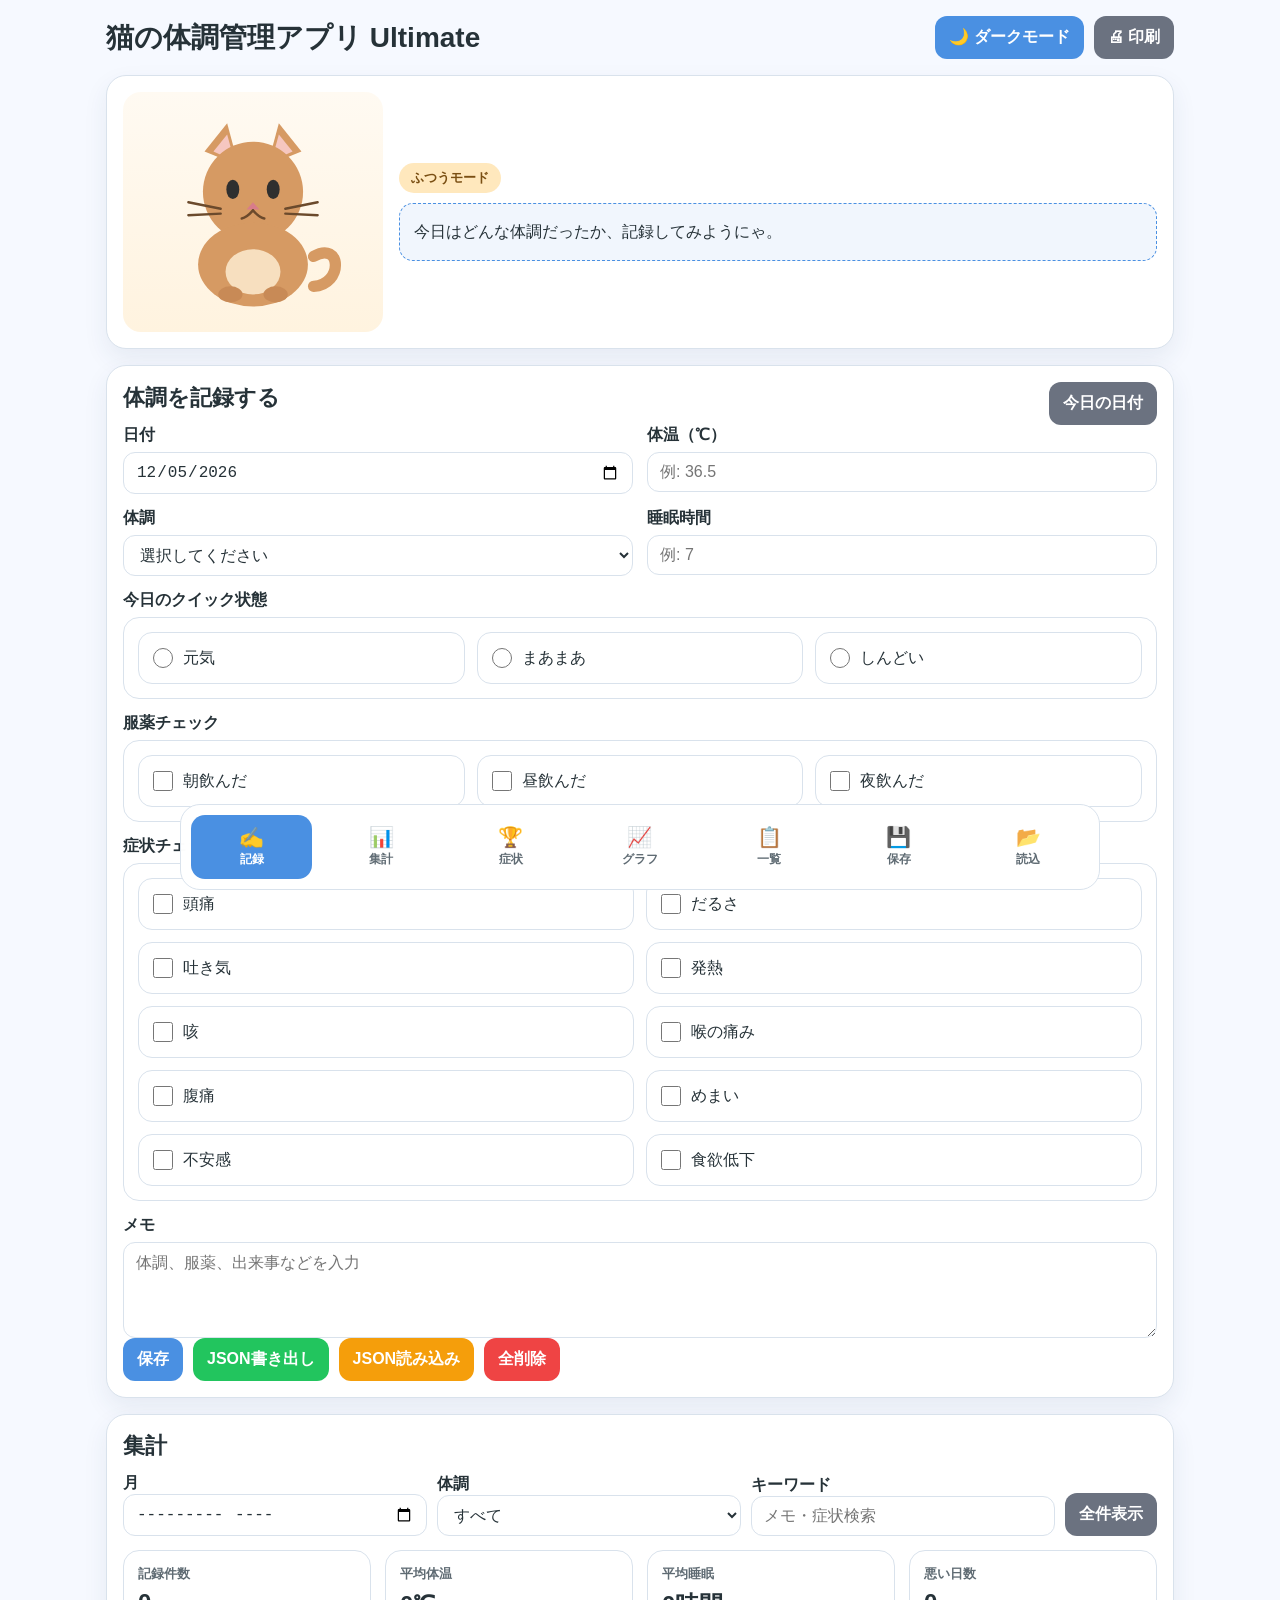
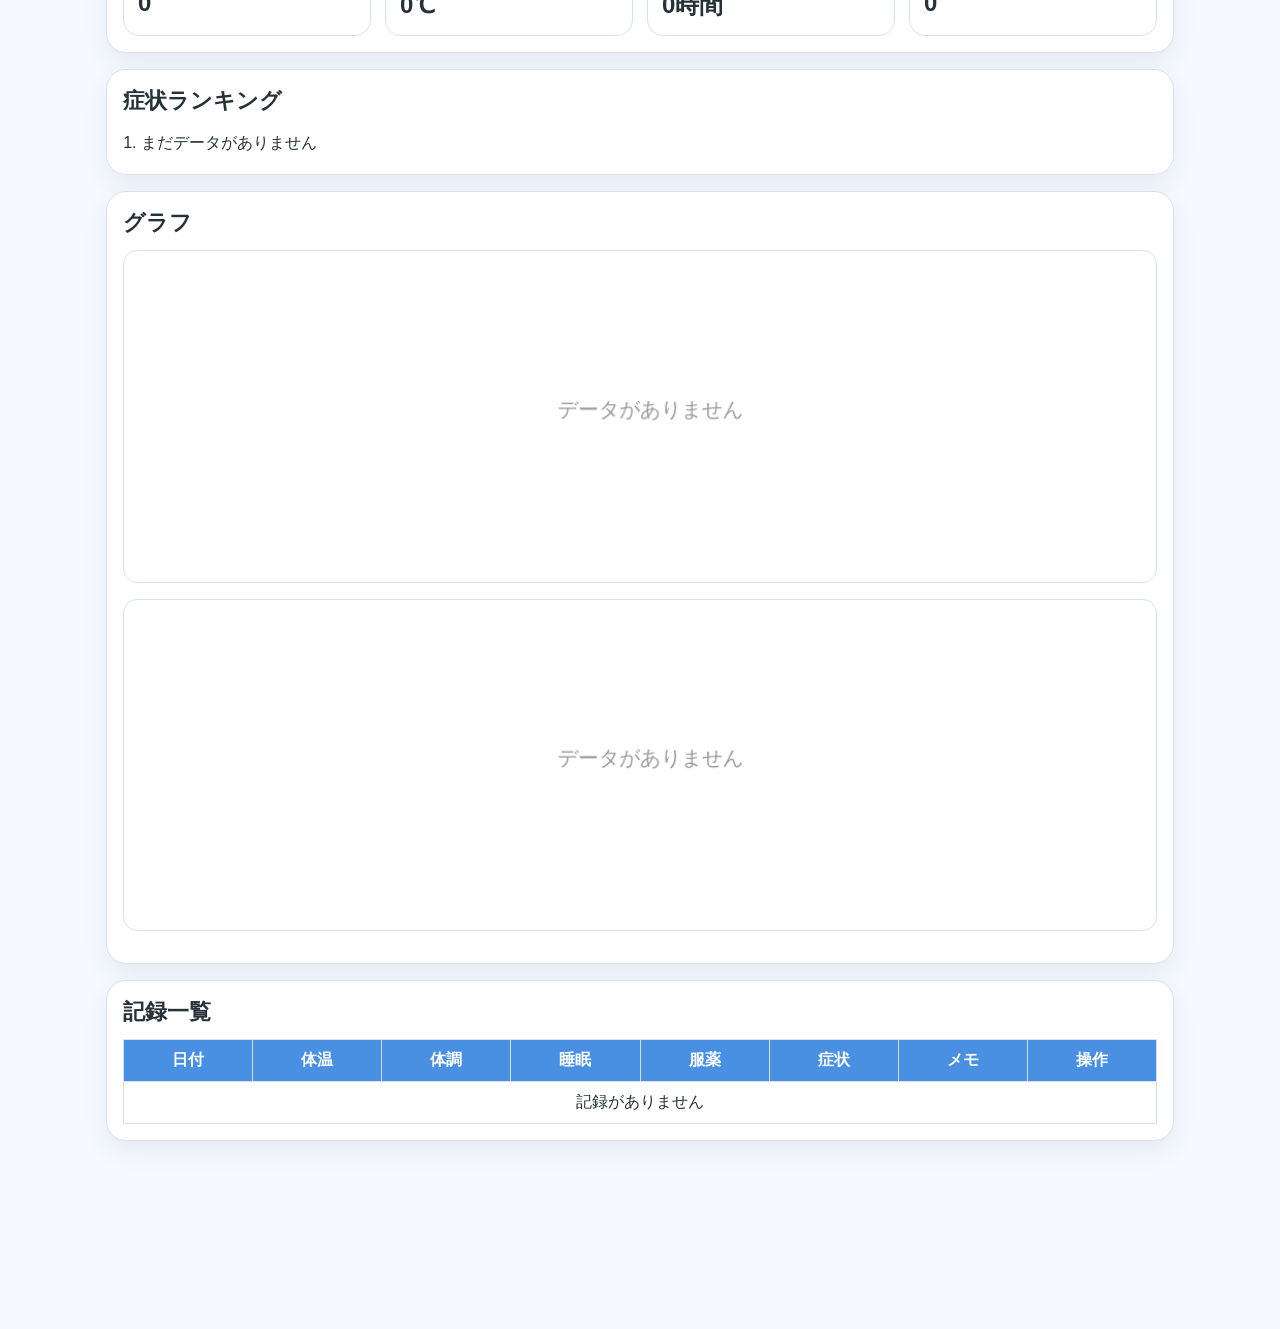
==== commit 102823cf: "cache update" ====
--- a/index.html
+++ b/index.html
@@ -1,1324 +1,1239 @@
-<!DOCTYPE html>
-<html lang="ja">
-<head>
-<meta charset="UTF-8" />
-<meta name="viewport" content="width=device-width, initial-scale=1.0" />
-<meta name="theme-color" content="#4a90e2" />
-<title>猫の体調管理アプリ Ultimate</title>
-<link rel="manifest" href="manifest.json" />
-<style>
-:root {
---bg: #f6f9ff;
---card: #ffffff;
---text: #263238;
---sub: #5f6b73;
---border: #d9e2ec;
---primary: #4a90e2;
---primary-strong: #2f6fc7;
---success: #27ae60;
---warning: #f39c12;
---danger: #e74c3c;
---purple: #8b5cf6;
---tab-bg: rgba(255,255,255,0.94);
---tab-active: #4a90e2;
---tab-text: #667085;
---tab-active-text: #fff;
---shadow: 0 10px 24px rgba(34, 62, 105, 0.08);
---hero-grad: linear-gradient(180deg, #fffaf2 0%, #fff3df 100%);
---input-bg: #fff;
---chip-bg: #ffe8bd;
---chip-text: #7a4f13;
---good-row: rgba(39, 174, 96, 0.10);
---normal-row: rgba(243, 156, 18, 0.10);
---bad-row: rgba(231, 76, 60, 0.10);
---canvas-bg: transparent;
-}
-body.dark {
---bg: #0f1724;
---card: #1f2937;
---text: #f3f4f6;
---sub: #cbd5e1;
---border: #3e4a5d;
---primary: #60a5fa;
---primary-strong: #3b82f6;
---success: #22c55e;
---warning: #f59e0b;
---danger: #ef4444;
---purple: #a78bfa;
---tab-bg: rgba(31,41,55,0.95);
---tab-active: #2563eb;
---tab-text: #d1d5db;
---tab-active-text: #fff;
---shadow: 0 10px 24px rgba(0,0,0,0.28);
---hero-grad: linear-gradient(180deg, #2b3442 0%, #1f2937 100%);
---input-bg: #111827;
---chip-bg: #374151;
---chip-text: #f9fafb;
---good-row: rgba(34, 197, 94, 0.14);
---normal-row: rgba(245, 158, 11, 0.14);
---bad-row: rgba(239, 68, 68, 0.14);
---canvas-bg: transparent;
-}
-* { box-sizing: border-box; }
-html { scroll-behavior: smooth; }
-body {
-margin: 0; font-family: "Hiragino Sans", "Yu Gothic", sans-serif;
-background: var(--bg); color: var(--text); padding-bottom: 96px;
-}
-.container { max-width: 1180px; margin: 0 auto; padding: 16px; }
-.topbar {
-display: flex; justify-content: space-between; align-items: center;
-gap: 12px; margin-bottom: 16px; flex-wrap: wrap;
-}
-h1 { margin: 0; font-size: 28px; }
-h2 { margin: 0 0 14px; font-size: 22px; }
-.top-actions, .button-row { display: flex; flex-wrap: wrap; gap: 10px; }
-.hero, .card {
-background: var(--card); border: 1px solid var(--border);
-border-radius: 20px; box-shadow: var(--shadow); padding: 16px; margin-bottom: 16px;
-}
-.hero { display: grid; grid-template-columns: 280px 1fr; gap: 16px; align-items: center; }
-.cat-area {
-min-height: 250px; border-radius: 18px; background: var(--hero-grad);
-display: flex; justify-content: center; align-items: center; overflow: hidden;
-}
-.cat-svg { width: 220px; height: auto; display: block; transform-origin: center bottom; }
-.face-part { transition: opacity .2s ease; }
-.hidden-face { opacity: 0; pointer-events: none; }
-.blink { animation: blink 4s infinite; transform-origin: center center; }
-@keyframes blink { 0%, 90%, 100% { transform: scaleY(1);} 95% { transform: scaleY(0.08);} }
-.jump { animation: jump .55s ease; }
-@keyframes jump {
-0% { transform: translateY(0); } 30% { transform: translateY(-18px); }
-60% { transform: translateY(0); } 100% { transform: translateY(-4px); }
-}
-.chip {
-display: inline-block; padding: 6px 12px; border-radius: 999px;
-background: var(--chip-bg); color: var(--chip-text); font-size: 13px; font-weight: bold; margin-bottom: 10px;
-}
-.message-box {
-border: 1px dashed var(--primary); background: rgba(74, 144, 226, 0.08);
-border-radius: 14px; padding: 14px; line-height: 1.7;
-}
-.grid-2, .grid-3, .grid-4 { display: grid; gap: 14px; }
-.grid-2 { grid-template-columns: repeat(2, 1fr); }
-.grid-3 { grid-template-columns: repeat(3, 1fr); }
-.grid-4 { grid-template-columns: repeat(4, 1fr); }
-.full { grid-column: 1 / -1; }
-.form-group { display: flex; flex-direction: column; }
-label { font-weight: bold; margin-bottom: 6px; }
-input, select, textarea, button { font-size: 16px; }
-input, select, textarea {
-width: 100%; padding: 10px 12px; border-radius: 12px;
-border: 1px solid var(--border); background: var(--input-bg); color: var(--text);
-}
-textarea { min-height: 100px; resize: vertical; }
-.symptom-box, .quick-box {
-border: 1px solid var(--border); border-radius: 14px; padding: 12px;
-display: flex; flex-wrap: wrap; gap: 10px 14px;
-}
-.symptom-box label, .quick-box label {
-margin: 0; font-weight: normal; display: flex; align-items: center; gap: 6px;
-}
-.btn {
-border: none; border-radius: 12px; padding: 11px 14px;
-font-weight: bold; cursor: pointer;
-}
-.btn-primary { background: var(--primary); color: white; }
-.btn-primary:hover { background: var(--primary-strong); }
-.btn-secondary { background: #6b7280; color: white; }
-.btn-success { background: var(--success); color: white; }
-.btn-warning { background: var(--warning); color: white; }
-.btn-danger { background: var(--danger); color: white; }
-.btn-purple { background: var(--purple); color: white; }
-.summary-card { border: 1px solid var(--border); border-radius: 16px; padding: 14px; }
-.summary-card strong { display: block; color: var(--sub); font-size: 13px; margin-bottom: 6px; }
-.summary-card span { font-size: 24px; font-weight: bold; }
-.filter-row {
-display: flex; flex-wrap: wrap; gap: 10px; align-items: end; margin-bottom: 14px;
-}
-.filter-item { min-width: 170px; flex: 1; }
-.badge {
-display: inline-block; padding: 4px 10px; border-radius: 999px;
-color: white; font-size: 12px; font-weight: bold;
-}
-.badge-good { background: var(--success); }
-.badge-normal { background: var(--warning); }
-.badge-bad { background: var(--danger); }
-.table-wrap, .chart-wrap { overflow-x: auto; }
-table { width: 100%; min-width: 1100px; border-collapse: collapse; }
-th, td { border: 1px solid var(--border); padding: 10px; text-align: center; vertical-align: middle; }
-thead { background: var(--primary); color: white; }
-.row-good { background: var(--good-row); }
-.row-normal { background: var(--normal-row); }
-.row-bad { background: var(--bad-row); }
-.actions { display: flex; flex-wrap: wrap; gap: 8px; justify-content: center; }
-canvas {
-width: 100%; max-width: 100%; border: 1px solid var(--border);
-border-radius: 14px; background: var(--canvas-bg); margin-bottom: 12px;
-}
-.notice { margin-top: 8px; color: var(--sub); font-size: 13px; line-height: 1.7; }
-.install-box {
-display: none; align-items: center; justify-content: space-between; gap: 10px;
-padding: 12px 14px; border-radius: 14px; border: 1px dashed var(--primary);
-background: rgba(74, 144, 226, 0.08); margin-bottom: 16px;
-}
-.install-box.show { display: flex; }
-.ranking-list { margin: 0; padding-left: 18px; line-height: 1.9; }
-.section-title-row {
-display: flex; justify-content: space-between; gap: 12px; align-items: center; flex-wrap: wrap;
-}
-.bottom-tabs {
-position: fixed; left: 50%; bottom: 10px; transform: translateX(-50%);
-width: min(95%, 980px); display: grid; grid-template-columns: repeat(7, 1fr);
-gap: 8px; padding: 10px; background: var(--tab-bg); border: 1px solid var(--border);
-border-radius: 18px; backdrop-filter: blur(10px); -webkit-backdrop-filter: blur(10px); z-index: 999;
-}
-.tab-btn {
-border: none; border-radius: 14px; background: transparent; color: var(--tab-text);
-padding: 10px 6px; display: flex; flex-direction: column; align-items: center;
-gap: 4px; font-size: 12px; font-weight: 700; cursor: pointer;
-}
-.tab-btn .icon { font-size: 18px; line-height: 1; }
-.tab-btn.active { background: var(--tab-active); color: var(--tab-active-text); }
-@media (max-width: 900px) {
-.hero, .grid-2, .grid-3, .grid-4 { grid-template-columns: 1fr; }
-.bottom-tabs { width: calc(100% - 14px); grid-template-columns: repeat(4, 1fr); }
-}
-@media (max-width: 640px) {
-body { padding-bottom: 122px; }
-.container { padding: 12px; }
-h1 { font-size: 24px; }
-.tab-btn { font-size: 10px; }
-}
-</style>
-</head>
-<body>
-<div class="container">
-<div class="topbar">
-<h1>猫の体調管理アプリ Ultimate</h1>
-<div class="top-actions">
-<button id="themeToggleBtn" class="btn btn-primary">🌙 ダークモード</button>
-<button id="printBtn" class="btn btn-secondary" type="button">🖨 印刷</button>
-</div>
-</div>
-
-<div id="installBox" class="install-box">
-<div>ホーム画面に追加してアプリっぽく使えます。</div>
-<button id="installBtn" class="btn btn-primary">インストール</button>
-</div>
-
-<section class="hero">
-<div class="cat-area">
-<svg class="cat-svg" viewBox="0 0 260 260" xmlns="http://www.w3.org/2000/svg" aria-label="猫のイラスト">
-<path d="M205 185 C240 165, 242 220, 205 222" fill="none" stroke="#d69a63" stroke-width="14" stroke-linecap="round"/>
-<polygon points="70,55 98,20 112,72" fill="#d69a63"/>
-<polygon points="148,72 162,20 190,55" fill="#d69a63"/>
-<polygon points="81,55 98,34 107,67" fill="#f6c7c0"/>
-<polygon points="153,67 162,34 179,55" fill="#f6c7c0"/>
-<circle cx="130" cy="105" r="62" fill="#d69a63"/>
-<circle cx="108" cy="97" r="2.2" fill="#ffffff"/>
-<circle cx="158" cy="97" r="2.2" fill="#ffffff"/>
-<g id="face-normal-eyes" class="face-part blink">
-<ellipse cx="105" cy="102" rx="8" ry="12" fill="#2f2f2f"/>
-<ellipse cx="155" cy="102" rx="8" ry="12" fill="#2f2f2f"/>
-</g>
-<g id="face-good-eyes" class="face-part hidden-face blink">
-<path d="M95 103 Q105 92 115 103" fill="none" stroke="#2f2f2f" stroke-width="4" stroke-linecap="round"/>
-<path d="M145 103 Q155 92 165 103" fill="none" stroke="#2f2f2f" stroke-width="4" stroke-linecap="round"/>
-</g>
-<g id="face-bad-eyes" class="face-part hidden-face blink">
-<path d="M95 97 Q105 107 115 97" fill="none" stroke="#2f2f2f" stroke-width="4" stroke-linecap="round"/>
-<path d="M145 97 Q155 107 165 97" fill="none" stroke="#2f2f2f" stroke-width="4" stroke-linecap="round"/>
-</g>
-<g id="face-fever-eyes" class="face-part hidden-face">
-<line x1="96" y1="101" x2="114" y2="105" stroke="#2f2f2f" stroke-width="4" stroke-linecap="round"/>
-<line x1="146" y1="105" x2="164" y2="101" stroke="#2f2f2f" stroke-width="4" stroke-linecap="round"/>
-</g>
-<polygon points="130,118 122,127 138,127" fill="#d87c8a"/>
-<g id="mouth-normal" class="face-part">
-<path d="M130 128 Q122 137 116 138" fill="none" stroke="#6b4a2c" stroke-width="3" stroke-linecap="round"/>
-<path d="M130 128 Q138 137 144 138" fill="none" stroke="#6b4a2c" stroke-width="3" stroke-linecap="round"/>
-</g>
-<g id="mouth-good" class="face-part hidden-face">
-<path d="M114 132 Q130 147 146 132" fill="none" stroke="#6b4a2c" stroke-width="4" stroke-linecap="round"/>
-</g>
-<g id="mouth-bad" class="face-part hidden-face">
-<path d="M116 142 Q130 129 144 142" fill="none" stroke="#6b4a2c" stroke-width="4" stroke-linecap="round"/>
-</g>
-<g id="mouth-fever" class="face-part hidden-face">
-<ellipse cx="130" cy="138" rx="8" ry="10" fill="#6b4a2c"/>
-</g>
-<g id="fever-sweat" class="face-part hidden-face">
-<path d="M176 78 C182 66, 192 78, 184 90 C180 95, 172 90, 176 78Z" fill="#7ec8ff"/>
-</g>
-<line x1="90" y1="126" x2="50" y2="118" stroke="#6b4a2c" stroke-width="3" stroke-linecap="round"/>
-<line x1="90" y1="132" x2="50" y2="134" stroke="#6b4a2c" stroke-width="3" stroke-linecap="round"/>
-<line x1="170" y1="126" x2="210" y2="118" stroke="#6b4a2c" stroke-width="3" stroke-linecap="round"/>
-<line x1="170" y1="132" x2="210" y2="134" stroke="#6b4a2c" stroke-width="3" stroke-linecap="round"/>
-<ellipse cx="130" cy="195" rx="68" ry="52" fill="#d69a63"/>
-<ellipse cx="130" cy="204" rx="34" ry="28" fill="#f7dfbf"/>
-<ellipse cx="102" cy="232" rx="15" ry="10" fill="#c88a56"/>
-<ellipse cx="158" cy="232" rx="15" ry="10" fill="#c88a56"/>
-<path d="M128 58 Q116 74 128 84" fill="none" stroke="#b87543" stroke-width="6" stroke-linecap="round"/>
-<path d="M112 66 Q100 80 112 92" fill="none" stroke="#b87543" stroke-width="6" stroke-linecap="round"/>
-<path d="M144 66 Q156 80 144 92" fill="none" stroke="#b87543" stroke-width="6" stroke-linecap="round"/>
-</svg>
-</div>
-<div>
-<div id="catStatus" class="chip">ふつうモード</div>
-<div id="catMessage" class="message-box">今日はどんな体調だったか、記録してみようにゃ。</div>
-</div>
-</section>
-
-<section id="section-form" class="card">
-<div class="section-title-row">
-<h2 id="formTitle">体調を記録する</h2>
-<div class="button-row" style="margin-top:0;">
-<button id="todayFillBtn" class="btn btn-secondary" type="button">今日の日付</button>
-</div>
-</div>
-
-<div class="grid-2">
-<div class="form-group">
-<label for="date">日付</label>
-<input type="date" id="date" />
-</div>
-<div class="form-group">
-<label for="temperature">体温（℃）</label>
-<input type="number" id="temperature" step="0.1" placeholder="例: 36.5" />
-</div>
-<div class="form-group">
-<label for="condition">体調</label>
-<select id="condition">
-<option value="">選択してください</option>
-<option value="良い">良い</option>
-<option value="普通">普通</option>
-<option value="悪い">悪い</option>
-</select>
-</div>
-<div class="form-group">
-<label for="sleep">睡眠時間</label>
-<input type="number" id="sleep" step="0.1" placeholder="例: 7" />
-</div>
-<div class="form-group full">
-<label>今日のクイック状態</label>
-<div class="quick-box">
-<label><input type="radio" name="quickCondition" value="良い"> 元気</label>
-<label><input type="radio" name="quickCondition" value="普通"> まあまあ</label>
-<label><input type="radio" name="quickCondition" value="悪い"> しんどい</label>
-</div>
-</div>
-<div class="form-group full">
-<label>服薬チェック</label>
-<div class="symptom-box">
-<label><input type="checkbox" id="morningMed" /> 朝飲んだ</label>
-<label><input type="checkbox" id="noonMed" /> 昼飲んだ</label>
-<label><input type="checkbox" id="nightMed" /> 夜飲んだ</label>
-</div>
-</div>
-<div class="form-group full">
-<label>症状チェック</label>
-<div class="symptom-box" id="symptomBox">
-<label><input type="checkbox" value="頭痛" /> 頭痛</label>
-<label><input type="checkbox" value="だるさ" /> だるさ</label>
-<label><input type="checkbox" value="吐き気" /> 吐き気</label>
-<label><input type="checkbox" value="発熱" /> 発熱</label>
-<label><input type="checkbox" value="咳" /> 咳</label>
-<label><input type="checkbox" value="喉の痛み" /> 喉の痛み</label>
-<label><input type="checkbox" value="腹痛" /> 腹痛</label>
-<label><input type="checkbox" value="めまい" /> めまい</label>
-<label><input type="checkbox" value="不安感" /> 不安感</label>
-<label><input type="checkbox" value="食欲低下" /> 食欲低下</label>
-</div>
-</div>
-<div class="form-group full">
-<label for="newSymptom">カスタム症状を追加</label>
-<div class="button-row" style="margin-top:0;">
-<input type="text" id="newSymptom" placeholder="例: 鼻水" style="flex:1;" />
-<button id="addSymptomBtn" class="btn btn-secondary" type="button">追加</button>
-</div>
-</div>
-<div class="form-group full">
-<label for="memo">メモ</label>
-<textarea id="memo" placeholder="体調、服薬、出来事などを入力"></textarea>
-</div>
-</div>
-
-<div class="button-row">
-<button id="saveBtn" class="btn btn-primary">保存</button>
-<button id="cancelEditBtn" class="btn btn-secondary" type="button" style="display:none;">編集をキャンセル</button>
-</div>
-</section>
-
-<section id="section-reminder" class="card">
-<h2>通知・リマインド</h2>
-<div class="button-row" style="margin-top:0;">
-<button id="requestNotificationBtn" class="btn btn-purple" type="button">通知を許可する</button>
-<button id="testNotificationBtn" class="btn btn-secondary" type="button">テスト通知</button>
-</div>
-<div class="grid-3" style="margin-top:14px;">
-<div class="form-group">
-<label for="morningTime">朝の通知時刻</label>
-<input type="time" id="morningTime" value="08:00" />
-</div>
-<div class="form-group">
-<label for="noonTime">昼の通知時刻</label>
-<input type="time" id="noonTime" value="12:00" />
-</div>
-<div class="form-group">
-<label for="nightTime">夜の通知時刻</label>
-<input type="time" id="nightTime" value="20:00" />
-</div>
-</div>
-<div class="button-row">
-<button id="saveReminderBtn" class="btn btn-primary" type="button">通知時刻を保存</button>
-</div>
-<div class="notice">ブラウザ通知は端末やブラウザ仕様に左右されます。PWAとして使うと安定しやすいです。</div>
-</section>
-
-<section id="section-backup" class="card">
-<h2>保存・復元</h2>
-<div class="button-row" style="margin-top:0;">
-<button id="backupBtn" class="btn btn-success" type="button">JSONバックアップ</button>
-<button id="restoreBtn" class="btn btn-secondary" type="button">JSONから復元</button>
-<button id="clearAllBtn" class="btn btn-danger" type="button">全データ削除</button>
-</div>
-<input type="file" id="restoreFileInput" accept=".json,application/json" style="display:none;" />
-<div class="notice">バックアップには記録・症状・通知設定・テーマ設定が含まれます。復元時は現在のデータを上書きします。</div>
-</section>
-
-<section id="section-summary" class="card">
-<h2>集計ダッシュボード</h2>
-<div class="filter-row">
-<div class="filter-item">
-<label for="monthFilter">月</label>
-<input type="month" id="monthFilter" />
-</div>
-<div class="filter-item">
-<label for="conditionFilter">体調</label>
-<select id="conditionFilter">
-<option value="">すべて</option>
-<option value="良い">良い</option>
-<option value="普通">普通</option>
-<option value="悪い">悪い</option>
-</select>
-</div>
-<div class="filter-item">
-<label for="keywordFilter">キーワード</label>
-<input type="text" id="keywordFilter" placeholder="メモ・症状検索" />
-</div>
-<div class="button-row" style="margin-top:0;">
-<button id="showAllBtn" class="btn btn-secondary" type="button">全件表示</button>
-<button id="exportBtn" class="btn btn-success" type="button">CSV出力</button>
-</div>
-</div>
-
-<div class="grid-4">
-<div class="summary-card"><strong>記録件数</strong><span id="totalCount">0</span></div>
-<div class="summary-card"><strong>平均体温</strong><span id="avgTemp">0℃</span></div>
-<div class="summary-card"><strong>平均睡眠時間</strong><span id="avgSleep">0時間</span></div>
-<div class="summary-card"><strong>悪い日数</strong><span id="badCount">0</span></div>
-<div class="summary-card"><strong>連続記録日数</strong><span id="streakCount">0日</span></div>
-<div class="summary-card"><strong>服薬達成率</strong><span id="medRate">0%</span></div>
-<div class="summary-card"><strong>最高体温</strong><span id="maxTemp">0℃</span></div>
-<div class="summary-card"><strong>最低睡眠時間</strong><span id="minSleep">0時間</span></div>
-</div>
-</section>
-
-<section id="section-ranking" class="card">
-<h2>症状ランキング</h2>
-<ol id="symptomRanking" class="ranking-list"></ol>
-</section>
-
-<section id="section-chart" class="card">
-<h2>グラフ</h2>
-<div class="chart-wrap">
-<canvas id="tempChart" width="1000" height="320"></canvas>
-<canvas id="sleepChart" width="1000" height="320"></canvas>
-</div>
-</section>
-
-<section id="section-list" class="card">
-<div class="section-title-row">
-<h2>記録一覧</h2>
-<div class="button-row" style="margin-top:0;">
-<button id="sortNewestBtn" class="btn btn-secondary" type="button">新しい順</button>
-<button id="sortOldestBtn" class="btn btn-secondary" type="button">古い順</button>
-</div>
-</div>
-<div class="table-wrap">
-<table>
-<thead>
-<tr>
-<th>日付</th>
-<th>体温</th>
-<th>体調</th>
-<th>睡眠</th>
-<th>服薬</th>
-<th>症状</th>
-<th>メモ</th>
-<th>操作</th>
-</tr>
-</thead>
-<tbody id="recordList"></tbody>
-</table>
-</div>
-</section>
-</div>
-
-<nav class="bottom-tabs" aria-label="下タブナビ">
-<button class="tab-btn active" data-target="section-form"><span class="icon">✍️</span><span>記録</span></button>
-<button class="tab-btn" data-target="section-reminder"><span class="icon">🔔</span><span>通知</span></button>
-<button class="tab-btn" data-target="section-backup"><span class="icon">💾</span><span>保存</span></button>
-<button class="tab-btn" data-target="section-summary"><span class="icon">📊</span><span>集計</span></button>
-<button class="tab-btn" data-target="section-ranking"><span class="icon">🏆</span><span>症状</span></button>
-<button class="tab-btn" data-target="section-chart"><span class="icon">📈</span><span>グラフ</span></button>
-<button class="tab-btn" data-target="section-list"><span class="icon">📋</span><span>一覧</span></button>
-</nav>
-
-<script>
-const STORAGE_KEYS = {
-records: "healthRecordsUltimate",
-theme: "healthThemeUltimate",
-reminder: "healthReminderUltimate",
-reminderLog: "healthReminderLogUltimate",
-customSymptoms: "healthCustomSymptomsUltimate"
-};
-
-const $ = (id) => document.getElementById(id);
-
-const dateInput = $("date");
-const temperatureInput = $("temperature");
-const conditionInput = $("condition");
-const sleepInput = $("sleep");
-const memoInput = $("memo");
-
-const morningMedInput = $("morningMed");
-const noonMedInput = $("noonMed");
-const nightMedInput = $("nightMed");
-const symptomBox = $("symptomBox");
-
-const saveBtn = $("saveBtn");
-const cancelEditBtn = $("cancelEditBtn");
-const todayFillBtn = $("todayFillBtn");
-const addSymptomBtn = $("addSymptomBtn");
-const newSymptomInput = $("newSymptom");
-
-const monthFilter = $("monthFilter");
-const conditionFilter = $("conditionFilter");
-const keywordFilter = $("keywordFilter");
-const showAllBtn = $("showAllBtn");
-const exportBtn = $("exportBtn");
-
-const totalCountEl = $("totalCount");
-const avgTempEl = $("avgTemp");
-const avgSleepEl = $("avgSleep");
-const badCountEl = $("badCount");
-const streakCountEl = $("streakCount");
-const medRateEl = $("medRate");
-const maxTempEl = $("maxTemp");
-const minSleepEl = $("minSleep");
-const symptomRankingEl = $("symptomRanking");
-const recordList = $("recordList");
-
-const catMessageEl = $("catMessage");
-const catStatusEl = $("catStatus");
-const catSvg = document.querySelector(".cat-svg");
-
-const tempCanvas = $("tempChart");
-const sleepCanvas = $("sleepChart");
-const tempCtx = tempCanvas.getContext("2d");
-const sleepCtx = sleepCanvas.getContext("2d");
-
-const themeToggleBtn = $("themeToggleBtn");
-const printBtn = $("printBtn");
-const installBox = $("installBox");
-const installBtn = $("installBtn");
-const requestNotificationBtn = $("requestNotificationBtn");
-const testNotificationBtn = $("testNotificationBtn");
-const saveReminderBtn = $("saveReminderBtn");
-const morningTimeInput = $("morningTime");
-const noonTimeInput = $("noonTime");
-const nightTimeInput = $("nightTime");
-const backupBtn = $("backupBtn");
-const restoreBtn = $("restoreBtn");
-const clearAllBtn = $("clearAllBtn");
-const restoreFileInput = $("restoreFileInput");
-const sortNewestBtn = $("sortNewestBtn");
-const sortOldestBtn = $("sortOldestBtn");
-const formTitle = $("formTitle");
-
-const tabButtons = document.querySelectorAll(".tab-btn");
-const sections = [
-$("section-form"), $("section-reminder"), $("section-backup"),
-$("section-summary"), $("section-ranking"), $("section-chart"), $("section-list")
-];
-
-let deferredPrompt = null;
-let sortMode = "newest";
-let editIndex = null;
-let records = JSON.parse(localStorage.getItem(STORAGE_KEYS.records)) || [];
-let customSymptoms = JSON.parse(localStorage.getItem(STORAGE_KEYS.customSymptoms)) || [];
-
-function escapeHtml(text) {
-return String(text)
-.replace(/&/g, "&amp;").replace(/</g, "&lt;")
-.replace(/>/g, "&gt;").replace(/"/g, "&quot;")
-.replace(/'/g, "&#039;");
-}
-
-function getTodayString() {
-return new Date().toISOString().split("T")[0];
-}
-
-function fillToday() {
-dateInput.value = getTodayString();
-}
-
-function resetQuickCondition() {
-document.querySelectorAll('input[name="quickCondition"]').forEach(r => r.checked = false);
-}
-
-function loadCustomSymptoms() {
-customSymptoms.forEach(symptom => appendCustomSymptom(symptom));
-}
-
-function appendCustomSymptom(symptom) {
-if (!symptom) return;
-const exists = [...symptomBox.querySelectorAll("input")].some(i => i.value === symptom);
-if (exists) return;
-const label = document.createElement("label");
-label.innerHTML = `<input type="checkbox" value="${escapeHtml(symptom)}" /> ${escapeHtml(symptom)}`;
-symptomBox.appendChild(label);
-label.querySelector("input").addEventListener("change", updateCatMessage);
-}
-
-function saveCustomSymptoms() {
-localStorage.setItem(STORAGE_KEYS.customSymptoms, JSON.stringify(customSymptoms));
-}
-
-function addCustomSymptom() {
-const value = newSymptomInput.value.trim();
-if (!value) return;
-if (customSymptoms.includes(value)) {
-alert("同じ症状は追加済みです。");
-return;
-}
-customSymptoms.push(value);
-saveCustomSymptoms();
-appendCustomSymptom(value);
-newSymptomInput.value = "";
-}
-
-function getSelectedSymptoms() {
-return [...symptomBox.querySelectorAll('input[type="checkbox"]:checked')].map(i => i.value);
-}
-
-function setSelectedSymptoms(symptoms) {
-symptomBox.querySelectorAll('input[type="checkbox"]').forEach(cb => {
-cb.checked = symptoms.includes(cb.value);
-});
-}
-
-function saveRecords() {
-localStorage.setItem(STORAGE_KEYS.records, JSON.stringify(records));
-}
-
-function resetForm() {
-fillToday();
-temperatureInput.value = "";
-conditionInput.value = "";
-sleepInput.value = "";
-memoInput.value = "";
-morningMedInput.checked = false;
-noonMedInput.checked = false;
-nightMedInput.checked = false;
-setSelectedSymptoms([]);
-resetQuickCondition();
-editIndex = null;
-formTitle.textContent = "体調を記録する";
-saveBtn.textContent = "保存";
-cancelEditBtn.style.display = "none";
-updateCatMessage();
-}
-
-function applyTheme(theme) {
-if (theme === "dark") {
-document.body.classList.add("dark");
-themeToggleBtn.textContent = "☀️ ライトモード";
-} else {
-document.body.classList.remove("dark");
-themeToggleBtn.textContent = "🌙 ダークモード";
-}
-renderAll();
-}
-
-function loadTheme() {
-applyTheme(localStorage.getItem(STORAGE_KEYS.theme) || "light");
-}
-
-function toggleTheme() {
-const newTheme = document.body.classList.contains("dark") ? "light" : "dark";
-localStorage.setItem(STORAGE_KEYS.theme, newTheme);
-applyTheme(newTheme);
-}
-
-function getReminderSettings() {
-return JSON.parse(localStorage.getItem(STORAGE_KEYS.reminder)) || {
-morning: "08:00", noon: "12:00", night: "20:00"
-};
-}
-
-function loadReminderSettings() {
-const s = getReminderSettings();
-morningTimeInput.value = s.morning;
-noonTimeInput.value = s.noon;
-nightTimeInput.value = s.night;
-}
-
-function saveReminderSettings() {
-const s = {
-morning: morningTimeInput.value || "08:00",
-noon: noonTimeInput.value || "12:00",
-night: nightTimeInput.value || "20:00"
-};
-localStorage.setItem(STORAGE_KEYS.reminder, JSON.stringify(s));
-alert("通知時刻を保存しました。");
-}
-
-async function requestNotificationPermission() {
-if (!("Notification" in window)) {
-alert("このブラウザは通知に対応していません。");
-return;
-}
-const permission = await Notification.requestPermission();
-alert(permission === "granted" ? "通知を許可しました。" : "通知が許可されていません。");
-}
-
-function showLocalNotification(title, body) {
-if (!("Notification" in window) || Notification.permission !== "granted") return;
-navigator.serviceWorker?.getRegistration().then(reg => {
-if (reg) reg.showNotification(title, { body, tag: "health-reminder" });
-else new Notification(title, { body });
-});
-}
-
-function getReminderLog() {
-return JSON.parse(localStorage.getItem(STORAGE_KEYS.reminderLog)) || {};
-}
-
-function saveReminderLog(log) {
-localStorage.setItem(STORAGE_KEYS.reminderLog, JSON.stringify(log));
-}
-
-function getTodayRecord() {
-return records.find(r => r.date === getTodayString()) || null;
-}
-
-function shouldSkipReminder(slot) {
-const r = getTodayRecord();
-if (!r) return false;
-if (slot === "morning") return !!r.morningMed;
-if (slot === "noon") return !!r.noonMed;
-if (slot === "night") return !!r.nightMed;
-return false;
-}
-
-function checkReminder() {
-const settings = getReminderSettings();
-const now = new Date();
-const hhmm = `${String(now.getHours()).padStart(2,"0")}:${String(now.getMinutes()).padStart(2,"0")}`;
-const today = getTodayString();
-const log = getReminderLog();
-
-[
-{ key: "morning", label: "朝の服薬" },
-{ key: "noon", label: "昼の服薬" },
-{ key: "night", label: "夜の服薬" }
-].forEach(slot => {
-const sentKey = `${today}_${slot.key}`;
-if (settings[slot.key] === hhmm && !log[sentKey] && !shouldSkipReminder(slot.key)) {
-showLocalNotification("服薬リマインド", `${slot.label}の時間です。チェックを忘れずに。`);
-log[sentKey] = true;
-}
-});
-saveReminderLog(log);
-}
-
-function hideAllFaces() {
-[
-"face-normal-eyes", "face-good-eyes", "face-bad-eyes", "face-fever-eyes",
-"mouth-normal", "mouth-good", "mouth-bad", "mouth-fever", "fever-sweat"
-].forEach(id => $(id).classList.add("hidden-face"));
-}
-
-function setBlinkSpeed(mode) {
-document.querySelectorAll(".blink").forEach(el => {
-el.style.animationDuration = mode === "bad" ? "5s" : "3.5s";
-});
-}
-
-function showFace(mode) {
-hideAllFaces();
-if (mode === "good") {
-$("face-good-eyes").classList.remove("hidden-face");
-$("mouth-good").classList.remove("hidden-face");
-} else if (mode === "bad") {
-$("face-bad-eyes").classList.remove("hidden-face");
-$("mouth-bad").classList.remove("hidden-face");
-} else if (mode === "fever") {
-$("face-fever-eyes").classList.remove("hidden-face");
-$("mouth-fever").classList.remove("hidden-face");
-$("fever-sweat").classList.remove("hidden-face");
-} else {
-$("face-normal-eyes").classList.remove("hidden-face");
-$("mouth-normal").classList.remove("hidden-face");
-}
-setBlinkSpeed(mode);
-}
-
-function catJump() {
-catSvg.classList.remove("jump");
-void catSvg.offsetWidth;
-catSvg.classList.add("jump");
-setTimeout(() => catSvg.classList.remove("jump"), 550);
-}
-
-function updateCatMessage() {
-const condition = conditionInput.value;
-const sleep = Number(sleepInput.value);
-const temp = Number(temperatureInput.value);
-const symptoms = getSelectedSymptoms();
-const medsTaken = [morningMedInput.checked, noonMedInput.checked, nightMedInput.checked].filter(Boolean).length;
-
-let mode = "normal";
-let message = "今日はどんな体調だったか、記録してみようにゃ。";
-let status = "ふつうモード";
-
-if (condition === "良い") {
-mode = "good";
-message = "いい感じにゃ。調子が良くても無理しすぎないのが大事にゃ。";
-status = "ごきげんモード";
-} else if (condition === "普通") {
-message = "ふつうの日も大事にゃ。少しずつ整えていけば十分にゃ。";
-} else if (condition === "悪い") {
-mode = "bad";
-message = "しんどい日はがんばりすぎ禁止にゃ。休息優先でいくにゃ。";
-status = "しょんぼりモード";
-}
-
-if (!isNaN(temp) && temp >= 37.5) {
-mode = "fever";
-message = "熱が高めにゃ。今日はとにかく無理せず、しっかり休むにゃ。";
-status = "ぐったりモード";
-} else if (!isNaN(sleep) && sleep > 0 && sleep < 5) {
-if (condition !== "良い") mode = "bad";
-message = "睡眠が少なめにゃ。今日は早めに休めるといいにゃ。";
-status = "ねむねむモード";
-} else if (symptoms.length >= 3) {
-if (condition !== "良い") mode = "bad";
-message = "症状が多めにゃ。予定を詰め込みすぎない方がよさそうにゃ。";
-status = "注意モード";
-}
-
-if (medsTaken === 0) message += " 服薬チェックも忘れずにゃ。";
-
-catMessageEl.textContent = message;
-catStatusEl.textContent = status;
-showFace(mode);
-}
-
-function getFilteredRecords() {
-let filtered = [...records];
-const month = monthFilter.value;
-const cond = conditionFilter.value;
-const keyword = keywordFilter.value.trim().toLowerCase();
-
-if (month) filtered = filtered.filter(r => r.date.startsWith(month));
-if (cond) filtered = filtered.filter(r => r.condition === cond);
-if (keyword) {
-filtered = filtered.filter(r => {
-const memo = (r.memo || "").toLowerCase();
-const symptoms = (r.symptoms || []).join(" ").toLowerCase();
-return memo.includes(keyword) || symptoms.includes(keyword);
-});
-}
-
-filtered.sort((a, b) =>
-sortMode === "newest" ? b.date.localeCompare(a.date) : a.date.localeCompare(b.date)
-);
-return filtered;
-}
-
-function calculateStreak(allRecords) {
-if (!allRecords.length) return 0;
-const dates = [...new Set(allRecords.map(r => r.date))].sort().reverse();
-let streak = 0;
-let cursor = new Date(getTodayString());
-
-for (const d of dates) {
-const cursorStr = cursor.toISOString().split("T")[0];
-if (d === cursorStr) {
-streak++;
-cursor.setDate(cursor.getDate() - 1);
-} else if (d > cursorStr) {
-continue;
-} else {
-break;
-}
-}
-return streak;
-}
-
-function updateSummary(filteredRecords) {
-const total = filteredRecords.length;
-const tempValues = filteredRecords.map(r => Number(r.temperature)).filter(v => !isNaN(v));
-const sleepValues = filteredRecords.map(r => Number(r.sleep)).filter(v => !isNaN(v));
-const badCount = filteredRecords.filter(r => r.condition === "悪い").length;
-const streak = calculateStreak(records);
-
-const avgTemp = tempValues.length ? (tempValues.reduce((a,b)=>a+b,0)/tempValues.length).toFixed(1) : 0;
-const avgSleep = sleepValues.length ? (sleepValues.reduce((a,b)=>a+b,0)/sleepValues.length).toFixed(1) : 0;
-const maxTemp = tempValues.length ? Math.max(...tempValues).toFixed(1) : 0;
-const minSleep = sleepValues.length ? Math.min(...sleepValues).toFixed(1) : 0;
-
-const medChecks = filteredRecords.reduce((sum, r) =>
-sum + (r.morningMed ? 1 : 0) + (r.noonMed ? 1 : 0) + (r.nightMed ? 1 : 0), 0);
-const possibleChecks = filteredRecords.length * 3;
-const medRate = possibleChecks ? Math.round((medChecks / possibleChecks) * 100) : 0;
-
-totalCountEl.textContent = total;
-avgTempEl.textContent = `${avgTemp}℃`;
-avgSleepEl.textContent = `${avgSleep}時間`;
-badCountEl.textContent = badCount;
-streakCountEl.textContent = `${streak}日`;
-medRateEl.textContent = `${medRate}%`;
-maxTempEl.textContent = `${maxTemp}℃`;
-minSleepEl.textContent = `${minSleep}時間`;
-}
-
-function updateSymptomRanking(filteredRecords) {
-const counts = {};
-filteredRecords.forEach(r => (r.symptoms || []).forEach(s => counts[s] = (counts[s] || 0) + 1));
-const ranking = Object.entries(counts).sort((a,b) => b[1] - a[1]).slice(0, 10);
-symptomRankingEl.innerHTML = "";
-if (!ranking.length) {
-symptomRankingEl.innerHTML = "<li>まだデータがありません</li>";
-return;
-}
-ranking.forEach(([symptom, count]) => {
-const li = document.createElement("li");
-li.textContent = `${symptom}：${count}回`;
-symptomRankingEl.appendChild(li);
-});
-}
-
-function drawLineChart(ctx, canvas, recordsData, valueKey, label, color) {
-ctx.clearRect(0, 0, canvas.width, canvas.height);
-const width = canvas.width, height = canvas.height, padding = 50;
-
-if (!recordsData.length) {
-ctx.fillStyle = getComputedStyle(document.body).getPropertyValue('--sub').trim();
-ctx.font = "20px sans-serif";
-ctx.fillText("データがありません", width / 2 - 80, height / 2);
-return;
-}
-
-const values = recordsData.map(r => Number(r[valueKey]));
-const labels = recordsData.map(r => r.date.slice(5));
-
-let minVal = Math.min(...values), maxVal = Math.max(...values);
-if (valueKey === "temperature") {
-minVal = Math.floor((minVal - 0.3) * 10) / 10;
-maxVal = Math.ceil((maxVal + 0.3) * 10) / 10;
-} else {
-minVal = Math.max(0, Math.floor(minVal - 1));
-maxVal = Math.ceil(maxVal + 1);
-}
-if (minVal === maxVal) { minVal -= 1; maxVal += 1; }
-
-const axisColor = getComputedStyle(document.body).getPropertyValue('--text').trim();
-const gridColor = getComputedStyle(document.body).getPropertyValue('--border').trim();
-
-ctx.strokeStyle = axisColor;
-ctx.lineWidth = 1;
-ctx.beginPath();
-ctx.moveTo(padding, padding);
-ctx.lineTo(padding, height - padding);
-ctx.lineTo(width - padding, height - padding);
-ctx.stroke();
-
-const steps = 5;
-for (let i = 0; i <= steps; i++) {
-const y = padding + ((height - padding * 2) / steps) * i;
-const value = maxVal - ((maxVal - minVal) / steps) * i;
-ctx.strokeStyle = gridColor;
-ctx.beginPath();
-ctx.moveTo(padding, y);
-ctx.lineTo(width - padding, y);
-ctx.stroke();
-ctx.fillStyle = axisColor;
-ctx.font = "12px sans-serif";
-ctx.fillText(value.toFixed(1), 8, y + 4);
-}
-
-const xStep = recordsData.length > 1 ? (width - padding * 2) / (recordsData.length - 1) : 0;
-
-ctx.strokeStyle = color;
-ctx.lineWidth = 2;
-ctx.beginPath();
-recordsData.forEach((r, i) => {
-const x = recordsData.length === 1 ? width / 2 : padding + xStep * i;
-const y = height - padding - ((Number(r[valueKey]) - minVal) / (maxVal - minVal)) * (height - padding * 2);
-if (i === 0) ctx.moveTo(x, y); else ctx.lineTo(x, y);
-});
-ctx.stroke();
-
-recordsData.forEach((r, i) => {
-const x = recordsData.length === 1 ? width / 2 : padding + xStep * i;
-const y = height - padding - ((Number(r[valueKey]) - minVal) / (maxVal - minVal)) * (height - padding * 2);
-ctx.beginPath();
-ctx.fillStyle = color;
-ctx.arc(x, y, 4, 0, Math.PI * 2);
-ctx.fill();
-ctx.fillStyle = axisColor;
-ctx.font = "11px sans-serif";
-ctx.fillText(labels[i], x - 15, height - padding + 18);
-});
-
-ctx.fillStyle = axisColor;
-ctx.font = "bold 16px sans-serif";
-ctx.fillText(label, padding, 24);
-}
-
-function renderTable(filteredRecords) {
-recordList.innerHTML = "";
-if (!filteredRecords.length) {
-recordList.innerHTML = `<tr><td colspan="8">記録がありません</td></tr>`;
-return;
-}
-
-filteredRecords.forEach(record => {
-const originalIndex = records.findIndex(r => r.id === record.id);
-const medText = [record.morningMed ? "朝" : "", record.noonMed ? "昼" : "", record.nightMed ? "夜" : ""].filter(Boolean).join("・") || "なし";
-const symptomsText = (record.symptoms || []).length ? record.symptoms.join("、") : "なし";
-
-const tr = document.createElement("tr");
-tr.className = record.condition === "良い" ? "row-good" : record.condition === "普通" ? "row-normal" : "row-bad";
-tr.innerHTML = `
-<td>${record.date}</td>
-<td>${record.temperature}℃</td>
-<td>${record.condition === "良い" ? '<span class="badge badge-good">良い</span>' : record.condition === "普通" ? '<span class="badge badge-normal">普通</span>' : '<span class="badge badge-bad">悪い</span>'}</td>
-<td>${record.sleep}時間</td>
-<td>${medText}</td>
-<td>${symptomsText}</td>
-<td>${escapeHtml(record.memo || "")}</td>
-<td>
-<div class="actions">
-<button class="btn btn-warning" onclick="editRecord(${originalIndex})">編集</button>
-<button class="btn btn-danger" onclick="deleteRecord(${originalIndex})">削除</button>
-</div>
-</td>
-`;
-recordList.appendChild(tr);
-});
-}
-
-function renderAll() {
-const filtered = getFilteredRecords();
-updateSummary(filtered);
-updateSymptomRanking(filtered);
-renderTable(filtered);
-const chartData = [...filtered].sort((a,b) => a.date.localeCompare(b.date));
-drawLineChart(tempCtx, tempCanvas, chartData, "temperature", "体温グラフ", "#4a90e2");
-drawLineChart(sleepCtx, sleepCanvas, chartData, "sleep", "睡眠時間グラフ", "#8b5cf6");
-}
-
-function exportCSV() {
-const filtered = getFilteredRecords();
-if (!filtered.length) {
-alert("出力するデータがありません。");
-return;
-}
-
-const headers = ["日付","体温","体調","睡眠時間","朝服薬","昼服薬","夜服薬","症状","メモ"];
-const rows = filtered.map(r => [
-r.date, r.temperature, r.condition, r.sleep,
-r.morningMed ? "○" : "", r.noonMed ? "○" : "", r.nightMed ? "○" : "",
-(r.symptoms || []).join(" / "), (r.memo || "").replace(/\n/g, " ")
-]);
-
-const csv = [headers, ...rows]
-.map(row => row.map(v => `"${String(v).replace(/"/g, '""')}"`).join(","))
-.join("\n");
-
-const blob = new Blob(["\uFEFF" + csv], { type: "text/csv;charset=utf-8;" });
-const url = URL.createObjectURL(blob);
-const a = document.createElement("a");
-a.href = url;
-a.download = `health-records-${getTodayString()}.csv`;
-document.body.appendChild(a);
-a.click();
-document.body.removeChild(a);
-URL.revokeObjectURL(url);
-}
-
-function createBackupData() {
-return {
-appName: "cat-health-app-ultimate",
-version: 1,
-exportedAt: new Date().toISOString(),
-records,
-theme: localStorage.getItem(STORAGE_KEYS.theme) || "light",
-reminderSettings: getReminderSettings(),
-customSymptoms
-};
-}
-
-function downloadBackup() {
-const json = JSON.stringify(createBackupData(), null, 2);
-const blob = new Blob([json], { type: "application/json;charset=utf-8" });
-const url = URL.createObjectURL(blob);
-const a = document.createElement("a");
-a.href = url;
-a.download = `cat-health-backup-${getTodayString()}.json`;
-document.body.appendChild(a);
-a.click();
-document.body.removeChild(a);
-URL.revokeObjectURL(url);
-}
-
-function openRestorePicker() {
-restoreFileInput.value = "";
-restoreFileInput.click();
-}
-
-function restoreFromFile(file) {
-const reader = new FileReader();
-reader.onload = (e) => {
-try {
-const data = JSON.parse(e.target.result);
-if (!data || data.appName !== "cat-health-app-ultimate") {
-alert("このバックアップファイルは使えません。");
-return;
-}
-if (!confirm("現在のデータを上書きして復元します。よろしいですか？")) return;
-
-records = Array.isArray(data.records) ? data.records : [];
-customSymptoms = Array.isArray(data.customSymptoms) ? data.customSymptoms : [];
-localStorage.setItem(STORAGE_KEYS.records, JSON.stringify(records));
-localStorage.setItem(STORAGE_KEYS.customSymptoms, JSON.stringify(customSymptoms));
-localStorage.setItem(STORAGE_KEYS.reminder, JSON.stringify(data.reminderSettings || getReminderSettings()));
-localStorage.setItem(STORAGE_KEYS.theme, data.theme || "light");
-
-symptomBox.innerHTML = `
-<label><input type="checkbox" value="頭痛" /> 頭痛</label>
-<label><input type="checkbox" value="だるさ" /> だるさ</label>
-<label><input type="checkbox" value="吐き気" /> 吐き気</label>
-<label><input type="checkbox" value="発熱" /> 発熱</label>
-<label><input type="checkbox" value="咳" /> 咳</label>
-<label><input type="checkbox" value="喉の痛み" /> 喉の痛み</label>
-<label><input type="checkbox" value="腹痛" /> 腹痛</label>
-<label><input type="checkbox" value="めまい" /> めまい</label>
-<label><input type="checkbox" value="不安感" /> 不安感</label>
-<label><input type="checkbox" value="食欲低下" /> 食欲低下</label>
-`;
-loadCustomSymptoms();
-symptomBox.querySelectorAll('input[type="checkbox"]').forEach(cb => cb.addEventListener("change", updateCatMessage));
-
-loadTheme();
-loadReminderSettings();
-resetForm();
-renderAll();
-alert("復元しました。");
-} catch {
-alert("JSONの読み込みに失敗しました。");
-}
-};
-reader.readAsText(file, "utf-8");
-}
-
-function clearAllData() {
-if (!confirm("すべてのデータを削除します。よろしいですか？")) return;
-Object.values(STORAGE_KEYS).forEach(key => localStorage.removeItem(key));
-location.reload();
-}
-
-function saveRecord() {
-const date = dateInput.value;
-const temperature = temperatureInput.value;
-const condition = conditionInput.value;
-const sleep = sleepInput.value;
-const memo = memoInput.value.trim();
-
-if (!date || !temperature || !condition || !sleep) {
-alert("日付・体温・体調・睡眠時間は必須です。");
-return;
-}
-
-const record = {
-id: editIndex !== null && records[editIndex] ? records[editIndex].id : Date.now(),
-date,
-temperature: Number(temperature).toFixed(1),
-condition,
-sleep: Number(sleep).toFixed(1),
-morningMed: morningMedInput.checked,
-noonMed: noonMedInput.checked,
-nightMed: nightMedInput.checked,
-symptoms: getSelectedSymptoms(),
-memo
-};
-
-if (editIndex === null) records.push(record);
-else records[editIndex] = record;
-
-records.sort((a,b) => b.date.localeCompare(a.date));
-saveRecords();
-resetForm();
-renderAll();
-catJump();
-}
-
-function editRecord(index) {
-const r = records[index];
-if (!r) return;
-editIndex = index;
-dateInput.value = r.date;
-temperatureInput.value = r.temperature;
-conditionInput.value = r.condition;
-sleepInput.value = r.sleep;
-memoInput.value = r.memo || "";
-morningMedInput.checked = !!r.morningMed;
-noonMedInput.checked = !!r.noonMed;
-nightMedInput.checked = !!r.nightMed;
-setSelectedSymptoms(r.symptoms || []);
-resetQuickCondition();
-formTitle.textContent = "記録を編集する";
-saveBtn.textContent = "更新";
-cancelEditBtn.style.display = "inline-block";
-updateCatMessage();
-$("section-form").scrollIntoView({ behavior: "smooth", block: "start" });
-}
-
-function deleteRecord(index) {
-if (!records[index]) return;
-if (!confirm("この記録を削除しますか？")) return;
-records.splice(index, 1);
-saveRecords();
-if (editIndex === index) resetForm();
-renderAll();
-}
-
-function activateTabById(sectionId) {
-tabButtons.forEach(btn => btn.classList.toggle("active", btn.dataset.target === sectionId));
-}
-
-function setupTabs() {
-tabButtons.forEach(btn => {
-btn.addEventListener("click", () => {
-const target = $(btn.dataset.target);
-if (!target) return;
-target.scrollIntoView({ behavior: "smooth", block: "start" });
-activateTabById(btn.dataset.target);
-});
-});
-}
-
-function updateActiveTabOnScroll() {
-let currentId = "section-form";
-const offset = window.innerHeight * 0.35;
-sections.forEach(section => {
-const rect = section.getBoundingClientRect();
-if (rect.top <= offset) currentId = section.id;
-});
-activateTabById(currentId);
-}
-
-window.addEventListener("beforeinstallprompt", (e) => {
-e.preventDefault();
-deferredPrompt = e;
-installBox.classList.add("show");
-});
-
-installBtn.addEventListener("click", async () => {
-if (!deferredPrompt) return;
-deferredPrompt.prompt();
-await deferredPrompt.userChoice;
-deferredPrompt = null;
-installBox.classList.remove("show");
-});
-
-window.addEventListener("appinstalled", () => installBox.classList.remove("show"));
-
-if ("serviceWorker" in navigator) {
-window.addEventListener("load", () => {
-navigator.serviceWorker.register("./sw.js").catch(console.error);
-});
-}
-
-document.querySelectorAll('input[name="quickCondition"]').forEach(radio => {
-radio.addEventListener("change", (e) => {
-conditionInput.value = e.target.value;
-updateCatMessage();
-});
-});
-
-saveBtn.addEventListener("click", saveRecord);
-cancelEditBtn.addEventListener("click", resetForm);
-todayFillBtn.addEventListener("click", fillToday);
-addSymptomBtn.addEventListener("click", addCustomSymptom);
-themeToggleBtn.addEventListener("click", toggleTheme);
-printBtn.addEventListener("click", () => window.print());
-
-requestNotificationBtn.addEventListener("click", requestNotificationPermission);
-testNotificationBtn.addEventListener("click", () => showLocalNotification("テスト通知", "猫の体調管理アプリの通知テストです。"));
-saveReminderBtn.addEventListener("click", saveReminderSettings);
-
-backupBtn.addEventListener("click", downloadBackup);
-restoreBtn.addEventListener("click", openRestorePicker);
-clearAllBtn.addEventListener("click", clearAllData);
-
-restoreFileInput.addEventListener("change", (e) => {
-const file = e.target.files[0];
-if (file) restoreFromFile(file);
-});
-
-showAllBtn.addEventListener("click", () => {
-monthFilter.value = "";
-conditionFilter.value = "";
-keywordFilter.value = "";
-renderAll();
-});
-
-exportBtn.addEventListener("click", exportCSV);
-sortNewestBtn.addEventListener("click", () => { sortMode = "newest"; renderAll(); });
-sortOldestBtn.addEventListener("click", () => { sortMode = "oldest"; renderAll(); });
-
-[conditionInput, sleepInput, temperatureInput, morningMedInput, noonMedInput, nightMedInput, monthFilter, conditionFilter]
-.forEach(el => el.addEventListener("change", () => { updateCatMessage(); renderAll(); }));
-
-[sleepInput, temperatureInput, keywordFilter].forEach(el => {
-el.addEventListener("input", () => { updateCatMessage(); renderAll(); });
-});
-
-memoInput.addEventListener("input", updateCatMessage);
-
-resetForm();
-loadTheme();
-loadReminderSettings();
-loadCustomSymptoms();
-symptomBox.querySelectorAll('input[type="checkbox"]').forEach(cb => cb.addEventListener("change", updateCatMessage));
-renderAll();
-updateCatMessage();
-setupTabs();
-updateActiveTabOnScroll();
-window.addEventListener("scroll", updateActiveTabOnScroll, { passive: true });
-checkReminder();
-setInterval(checkReminder, 30000);
-
-window.editRecord = editRecord;
-window.deleteRecord = deleteRecord;
-</script>
-</body>
+<!DOCTYPE html>
+<html lang="ja">
+<head>
+<meta charset="UTF-8">
+<meta name="viewport" content="width=device-width, initial-scale=1.0">
+<title>猫の体調管理アプリ Ultimate</title>
+<link rel="manifest" href="manifest.json">
+<style>
+:root{
+--bg:#f6f9ff;
+--card:#ffffff;
+--text:#263238;
+--sub:#5f6b73;
+--line:#d9e2ec;
+--primary:#4a90e2;
+--primary-strong:#2f6fc7;
+--success:#22c55e;
+--warning:#f59e0b;
+--danger:#ef4444;
+--shadow:0 10px 24px rgba(34,62,105,.08);
+}
+body.dark{
+--bg:#0f1724;
+--card:#1f2937;
+--text:#f3f4f6;
+--sub:#cbd5e1;
+--line:#3e4a5d;
+--primary:#60a5fa;
+--primary-strong:#3b82f6;
+--success:#22c55e;
+--warning:#f59e0b;
+--danger:#ef4444;
+--shadow:0 10px 24px rgba(0,0,0,.28);
+}
+*{box-sizing:border-box}
+html{scroll-behavior:smooth}
+body{
+margin:0;
+font-family:"Hiragino Sans","Yu Gothic",sans-serif;
+background:var(--bg);
+color:var(--text);
+overflow-x:hidden;
+}
+.container{
+max-width:1100px;
+margin:0 auto;
+padding:16px;
+padding-bottom:170px;
+}
+.topbar{
+display:flex;
+justify-content:space-between;
+align-items:center;
+gap:12px;
+flex-wrap:wrap;
+margin-bottom:16px;
+}
+h1{margin:0;font-size:28px}
+h2{margin:0 0 12px;font-size:22px}
+.card{
+background:var(--card);
+border:1px solid var(--line);
+border-radius:20px;
+box-shadow:var(--shadow);
+padding:16px;
+margin-bottom:16px;
+}
+.hero{
+display:grid;
+grid-template-columns:260px 1fr;
+gap:16px;
+align-items:center;
+}
+.cat-box{
+min-height:240px;
+border-radius:18px;
+background:linear-gradient(180deg,#fffaf2 0%,#fff3df 100%);
+display:flex;
+justify-content:center;
+align-items:center;
+}
+body.dark .cat-box{
+background:linear-gradient(180deg,#2b3442 0%,#1f2937 100%);
+}
+.cat-svg{
+width:210px;
+height:auto;
+display:block;
+transform-origin:center bottom;
+}
+.jump{animation:jump .55s ease}
+@keyframes jump{
+0%{transform:translateY(0)}
+30%{transform:translateY(-18px)}
+60%{transform:translateY(0)}
+100%{transform:translateY(-4px)}
+}
+.face-part{transition:opacity .2s ease}
+.hidden-face{opacity:0;pointer-events:none}
+.blink{animation:blink 4s infinite;transform-origin:center center}
+@keyframes blink{
+0%,90%,100%{transform:scaleY(1)}
+95%{transform:scaleY(.08)}
+}
+.badge{
+display:inline-block;
+padding:6px 12px;
+border-radius:999px;
+background:#ffe8bd;
+color:#7a4f13;
+font-weight:700;
+font-size:13px;
+margin-bottom:10px;
+}
+body.dark .badge{
+background:#374151;
+color:#f9fafb;
+}
+.message{
+border:1px dashed var(--primary);
+background:rgba(74,144,226,.08);
+border-radius:14px;
+padding:14px;
+line-height:1.7;
+}
+.grid-2,.grid-3,.grid-4{
+display:grid;
+gap:14px;
+}
+.grid-2{grid-template-columns:repeat(2,1fr)}
+.grid-3{grid-template-columns:repeat(3,1fr)}
+.grid-4{grid-template-columns:repeat(4,1fr)}
+.full{grid-column:1 / -1}
+.form-group{display:flex;flex-direction:column}
+label{font-weight:700;margin-bottom:6px}
+input,select,textarea,button{font-size:16px}
+input,select,textarea{
+width:100%;
+padding:10px 12px;
+border-radius:12px;
+border:1px solid var(--line);
+background:var(--card);
+color:var(--text);
+}
+textarea{
+min-height:96px;
+resize:vertical;
+}
+.row{
+display:flex;
+flex-wrap:wrap;
+gap:10px;
+}
+.btn{
+border:none;
+border-radius:12px;
+padding:11px 14px;
+font-weight:700;
+cursor:pointer;
+}
+.btn-primary{background:var(--primary);color:#fff}
+.btn-primary:hover{background:var(--primary-strong)}
+.btn-secondary{background:#6b7280;color:#fff}
+.btn-success{background:var(--success);color:#fff}
+.btn-warning{background:var(--warning);color:#fff}
+.btn-danger{background:var(--danger);color:#fff}
+.summary{
+border:1px solid var(--line);
+border-radius:16px;
+padding:14px;
+}
+.summary strong{
+display:block;
+color:var(--sub);
+font-size:13px;
+margin-bottom:6px;
+}
+.summary span{
+font-size:24px;
+font-weight:700;
+}
+.filters{
+display:flex;
+flex-wrap:wrap;
+gap:10px;
+align-items:end;
+margin-bottom:14px;
+}
+.filters .item{
+min-width:170px;
+flex:1;
+}
+.table-wrap,.chart-wrap{
+overflow-x:auto;
+-webkit-overflow-scrolling:touch;
+}
+table{
+width:100%;
+min-width:1000px;
+border-collapse:collapse;
+}
+th,td{
+border:1px solid var(--line);
+padding:10px;
+text-align:center;
+vertical-align:middle;
+}
+thead{
+background:var(--primary);
+color:#fff;
+}
+.row-good{background:rgba(34,197,94,.12)}
+.row-normal{background:rgba(245,158,11,.12)}
+.row-bad{background:rgba(239,68,68,.12)}
+.status{
+display:inline-block;
+padding:4px 10px;
+border-radius:999px;
+color:#fff;
+font-size:12px;
+font-weight:700;
+}
+.status-good{background:var(--success)}
+.status-normal{background:var(--warning)}
+.status-bad{background:var(--danger)}
+.actions{
+display:flex;
+flex-wrap:wrap;
+gap:8px;
+justify-content:center;
+}
+canvas{
+width:100%;
+max-width:100%;
+border:1px solid var(--line);
+border-radius:14px;
+margin-bottom:12px;
+background:transparent;
+}
+.list{
+margin:0;
+padding-left:18px;
+line-height:1.9;
+}
+.notice{
+color:var(--sub);
+font-size:13px;
+line-height:1.7;
+}
+.install-box{
+display:none;
+align-items:center;
+justify-content:space-between;
+gap:10px;
+padding:12px 14px;
+border-radius:14px;
+border:1px dashed var(--primary);
+background:rgba(74,144,226,.08);
+margin-bottom:16px;
+}
+.install-box.show{display:flex}
+.choice-wrap{
+border:1px solid var(--line);
+border-radius:16px;
+padding:14px;
+}
+.choice-grid{
+display:grid;
+grid-template-columns:repeat(3,minmax(0,1fr));
+gap:12px;
+}
+.choice-grid.cols-2{grid-template-columns:repeat(2,minmax(0,1fr))}
+.choice-item{
+min-width:0;
+}
+.choice-item label{
+display:flex;
+align-items:center;
+gap:10px;
+margin:0;
+padding:12px 14px;
+min-height:52px;
+border:1px solid var(--line);
+border-radius:14px;
+background:var(--card);
+font-weight:500;
+white-space:nowrap;
+writing-mode:horizontal-tb;
+text-orientation:mixed;
+line-height:1.35;
+}
+.choice-item input{
+width:20px;
+height:20px;
+margin:0;
+flex:0 0 auto;
+}
+.bottom-tabs{
+position:fixed;
+left:50%;
+bottom:10px;
+transform:translateX(-50%);
+width:min(96%,920px);
+display:grid;
+grid-template-columns:repeat(7,1fr);
+gap:8px;
+padding:10px;
+background:rgba(255,255,255,.96);
+border:1px solid var(--line);
+border-radius:20px;
+backdrop-filter:blur(10px);
+-webkit-backdrop-filter:blur(10px);
+z-index:999;
+}
+body.dark .bottom-tabs{
+background:rgba(31,41,55,.96);
+}
+.tab-btn{
+border:none;
+border-radius:14px;
+background:transparent;
+color:var(--sub);
+padding:10px 6px;
+display:flex;
+flex-direction:column;
+align-items:center;
+justify-content:center;
+gap:4px;
+font-size:12px;
+font-weight:700;
+cursor:pointer;
+min-height:64px;
+}
+.tab-btn .icon{
+font-size:20px;
+line-height:1;
+}
+.tab-btn.active{
+background:var(--primary);
+color:#fff;
+}
+.section-title-row{
+display:flex;
+justify-content:space-between;
+gap:12px;
+align-items:center;
+flex-wrap:wrap;
+}
+@media (max-width:900px){
+.hero,.grid-2,.grid-3,.grid-4{grid-template-columns:1fr}
+}
+@media (max-width:768px){
+.container{
+padding:12px;
+padding-bottom:190px;
+}
+h1{font-size:24px}
+.hero{gap:12px}
+.cat-box{min-height:190px}
+.cat-svg{width:170px}
+.choice-grid,
+.choice-grid.cols-2{grid-template-columns:1fr}
+.choice-item label{
+min-height:50px;
+padding:10px 12px;
+font-size:15px;
+white-space:normal;
+word-break:keep-all;
+}
+.bottom-tabs{
+width:calc(100% - 14px);
+grid-template-columns:repeat(4,1fr);
+gap:6px;
+padding:8px;
+bottom:8px;
+}
+.tab-btn{
+min-height:58px;
+font-size:11px;
+}
+.tab-btn .icon{
+font-size:18px;
+}
+}
+@media (max-width:480px){
+.container{padding-bottom:200px}
+.topbar{align-items:stretch}
+.topbar .row{width:100%}
+.topbar .row .btn{flex:1}
+.choice-item label{font-size:14px}
+}
+</style>
+</head>
+<body>
+<div class="container">
+<div class="topbar">
+<h1>猫の体調管理アプリ Ultimate</h1>
+<div class="row">
+<button class="btn btn-primary" id="themeBtn" type="button">🌙 ダークモード</button>
+<button class="btn btn-secondary" id="printBtn" type="button">🖨 印刷</button>
+</div>
+</div>
+
+<div class="install-box" id="installBox">
+<div>ホーム画面に追加してアプリっぽく使えます。</div>
+<button class="btn btn-primary" id="installBtn" type="button">インストール</button>
+</div>
+
+<section class="card hero">
+<div class="cat-box">
+<svg class="cat-svg" viewBox="0 0 260 260" xmlns="http://www.w3.org/2000/svg" aria-label="猫のイラスト">
+<path d="M205 185 C240 165, 242 220, 205 222" fill="none" stroke="#d69a63" stroke-width="14" stroke-linecap="round"/>
+<polygon points="70,55 98,20 112,72" fill="#d69a63"/>
+<polygon points="148,72 162,20 190,55" fill="#d69a63"/>
+<polygon points="81,55 98,34 107,67" fill="#f6c7c0"/>
+<polygon points="153,67 162,34 179,55" fill="#f6c7c0"/>
+<circle cx="130" cy="105" r="62" fill="#d69a63"/>
+<circle cx="108" cy="97" r="2.2" fill="#ffffff"/>
+<circle cx="158" cy="97" r="2.2" fill="#ffffff"/>
+
+<g id="face-normal-eyes" class="face-part blink">
+<ellipse cx="105" cy="102" rx="8" ry="12" fill="#2f2f2f"/>
+<ellipse cx="155" cy="102" rx="8" ry="12" fill="#2f2f2f"/>
+</g>
+
+<g id="face-good-eyes" class="face-part hidden-face blink">
+<path d="M95 103 Q105 92 115 103" fill="none" stroke="#2f2f2f" stroke-width="4" stroke-linecap="round"/>
+<path d="M145 103 Q155 92 165 103" fill="none" stroke="#2f2f2f" stroke-width="4" stroke-linecap="round"/>
+</g>
+
+<g id="face-bad-eyes" class="face-part hidden-face blink">
+<path d="M95 97 Q105 107 115 97" fill="none" stroke="#2f2f2f" stroke-width="4" stroke-linecap="round"/>
+<path d="M145 97 Q155 107 165 97" fill="none" stroke="#2f2f2f" stroke-width="4" stroke-linecap="round"/>
+</g>
+
+<g id="face-fever-eyes" class="face-part hidden-face">
+<line x1="96" y1="101" x2="114" y2="105" stroke="#2f2f2f" stroke-width="4" stroke-linecap="round"/>
+<line x1="146" y1="105" x2="164" y2="101" stroke="#2f2f2f" stroke-width="4" stroke-linecap="round"/>
+</g>
+
+<polygon points="130,118 122,127 138,127" fill="#d87c8a"/>
+
+<g id="mouth-normal" class="face-part">
+<path d="M130 128 Q122 137 116 138" fill="none" stroke="#6b4a2c" stroke-width="3" stroke-linecap="round"/>
+<path d="M130 128 Q138 137 144 138" fill="none" stroke="#6b4a2c" stroke-width="3" stroke-linecap="round"/>
+</g>
+
+<g id="mouth-good" class="face-part hidden-face">
+<path d="M114 132 Q130 147 146 132" fill="none" stroke="#6b4a2c" stroke-width="4" stroke-linecap="round"/>
+</g>
+
+<g id="mouth-bad" class="face-part hidden-face">
+<path d="M116 142 Q130 129 144 142" fill="none" stroke="#6b4a2c" stroke-width="4" stroke-linecap="round"/>
+</g>
+
+<g id="mouth-fever" class="face-part hidden-face">
+<ellipse cx="130" cy="138" rx="8" ry="10" fill="#6b4a2c"/>
+</g>
+
+<g id="fever-sweat" class="face-part hidden-face">
+<path d="M176 78 C182 66, 192 78, 184 90 C180 95, 172 90, 176 78Z" fill="#7ec8ff"/>
+</g>
+
+<line x1="90" y1="126" x2="50" y2="118" stroke="#6b4a2c" stroke-width="3" stroke-linecap="round"/>
+<line x1="90" y1="132" x2="50" y2="134" stroke="#6b4a2c" stroke-width="3" stroke-linecap="round"/>
+<line x1="170" y1="126" x2="210" y2="118" stroke="#6b4a2c" stroke-width="3" stroke-linecap="round"/>
+<line x1="170" y1="132" x2="210" y2="134" stroke="#6b4a2c" stroke-width="3" stroke-linecap="round"/>
+
+<ellipse cx="130" cy="195" rx="68" ry="52" fill="#d69a63"/>
+<ellipse cx="130" cy="204" rx="34" ry="28" fill="#f7dfbf"/>
+<ellipse cx="102" cy="232" rx="15" ry="10" fill="#c88a56"/>
+<ellipse cx="158" cy="232" rx="15" ry="10" fill="#c88a56"/>
+</svg>
+</div>
+
+<div>
+<div class="badge" id="catStatus">ふつうモード</div>
+<div class="message" id="catMessage">今日はどんな体調だったか、記録してみようにゃ。</div>
+</div>
+</section>
+
+<section class="card" id="section-form">
+<div class="section-title-row">
+<h2 id="formTitle">体調を記録する</h2>
+<button class="btn btn-secondary" id="todayBtn" type="button">今日の日付</button>
+</div>
+
+<div class="grid-2">
+<div class="form-group">
+<label for="date">日付</label>
+<input type="date" id="date">
+</div>
+
+<div class="form-group">
+<label for="temperature">体温（℃）</label>
+<input type="number" id="temperature" step="0.1" placeholder="例: 36.5">
+</div>
+
+<div class="form-group">
+<label for="condition">体調</label>
+<select id="condition">
+<option value="">選択してください</option>
+<option value="良い">良い</option>
+<option value="普通">普通</option>
+<option value="悪い">悪い</option>
+</select>
+</div>
+
+<div class="form-group">
+<label for="sleep">睡眠時間</label>
+<input type="number" id="sleep" step="0.1" placeholder="例: 7">
+</div>
+
+<div class="form-group full">
+<label>今日のクイック状態</label>
+<div class="choice-wrap">
+<div class="choice-grid">
+<div class="choice-item">
+<label><input type="radio" name="quickCondition" value="良い"> 元気</label>
+</div>
+<div class="choice-item">
+<label><input type="radio" name="quickCondition" value="普通"> まあまあ</label>
+</div>
+<div class="choice-item">
+<label><input type="radio" name="quickCondition" value="悪い"> しんどい</label>
+</div>
+</div>
+</div>
+</div>
+
+<div class="form-group full">
+<label>服薬チェック</label>
+<div class="choice-wrap">
+<div class="choice-grid">
+<div class="choice-item">
+<label><input type="checkbox" id="morningMed"> 朝飲んだ</label>
+</div>
+<div class="choice-item">
+<label><input type="checkbox" id="noonMed"> 昼飲んだ</label>
+</div>
+<div class="choice-item">
+<label><input type="checkbox" id="nightMed"> 夜飲んだ</label>
+</div>
+</div>
+</div>
+</div>
+
+<div class="form-group full">
+<label>症状チェック</label>
+<div class="choice-wrap">
+<div class="choice-grid cols-2" id="symptomBox">
+<div class="choice-item"><label><input type="checkbox" value="頭痛"> 頭痛</label></div>
+<div class="choice-item"><label><input type="checkbox" value="だるさ"> だるさ</label></div>
+<div class="choice-item"><label><input type="checkbox" value="吐き気"> 吐き気</label></div>
+<div class="choice-item"><label><input type="checkbox" value="発熱"> 発熱</label></div>
+<div class="choice-item"><label><input type="checkbox" value="咳"> 咳</label></div>
+<div class="choice-item"><label><input type="checkbox" value="喉の痛み"> 喉の痛み</label></div>
+<div class="choice-item"><label><input type="checkbox" value="腹痛"> 腹痛</label></div>
+<div class="choice-item"><label><input type="checkbox" value="めまい"> めまい</label></div>
+<div class="choice-item"><label><input type="checkbox" value="不安感"> 不安感</label></div>
+<div class="choice-item"><label><input type="checkbox" value="食欲低下"> 食欲低下</label></div>
+</div>
+</div>
+</div>
+
+<div class="form-group full">
+<label for="memo">メモ</label>
+<textarea id="memo" placeholder="体調、服薬、出来事などを入力"></textarea>
+</div>
+</div>
+
+<div class="row">
+<button class="btn btn-primary" id="saveBtn" type="button">保存</button>
+<button class="btn btn-secondary" id="cancelEditBtn" type="button" style="display:none;">編集をキャンセル</button>
+<button class="btn btn-success" id="exportBtn" type="button">JSON書き出し</button>
+<button class="btn btn-warning" id="importBtn" type="button">JSON読み込み</button>
+<button class="btn btn-danger" id="clearBtn" type="button">全削除</button>
+<input type="file" id="importFile" accept=".json,application/json" style="display:none;">
+</div>
+</section>
+
+<section class="card" id="section-summary">
+<h2>集計</h2>
+
+<div class="filters">
+<div class="item">
+<label for="monthFilter">月</label>
+<input type="month" id="monthFilter">
+</div>
+<div class="item">
+<label for="conditionFilter">体調</label>
+<select id="conditionFilter">
+<option value="">すべて</option>
+<option value="良い">良い</option>
+<option value="普通">普通</option>
+<option value="悪い">悪い</option>
+</select>
+</div>
+<div class="item">
+<label for="keywordFilter">キーワード</label>
+<input type="text" id="keywordFilter" placeholder="メモ・症状検索">
+</div>
+<div class="row">
+<button class="btn btn-secondary" id="showAllBtn" type="button">全件表示</button>
+</div>
+</div>
+
+<div class="grid-4">
+<div class="summary"><strong>記録件数</strong><span id="totalCount">0</span></div>
+<div class="summary"><strong>平均体温</strong><span id="avgTemp">0℃</span></div>
+<div class="summary"><strong>平均睡眠</strong><span id="avgSleep">0時間</span></div>
+<div class="summary"><strong>悪い日数</strong><span id="badCount">0</span></div>
+</div>
+</section>
+
+<section class="card" id="section-ranking">
+<h2>症状ランキング</h2>
+<ol id="symptomRanking" class="list"></ol>
+</section>
+
+<section class="card" id="section-chart">
+<h2>グラフ</h2>
+<div class="chart-wrap">
+<canvas id="tempChart" width="1000" height="320"></canvas>
+<canvas id="sleepChart" width="1000" height="320"></canvas>
+</div>
+</section>
+
+<section class="card" id="section-list">
+<h2>記録一覧</h2>
+<div class="table-wrap">
+<table>
+<thead>
+<tr>
+<th>日付</th>
+<th>体温</th>
+<th>体調</th>
+<th>睡眠</th>
+<th>服薬</th>
+<th>症状</th>
+<th>メモ</th>
+<th>操作</th>
+</tr>
+</thead>
+<tbody id="recordList"></tbody>
+</table>
+</div>
+</section>
+</div>
+
+<nav class="bottom-tabs">
+<button class="tab-btn active" type="button" data-target="section-form">
+<span class="icon">✍️</span>
+<span>記録</span>
+</button>
+<button class="tab-btn" type="button" data-target="section-summary">
+<span class="icon">📊</span>
+<span>集計</span>
+</button>
+<button class="tab-btn" type="button" data-target="section-ranking">
+<span class="icon">🏆</span>
+<span>症状</span>
+</button>
+<button class="tab-btn" type="button" data-target="section-chart">
+<span class="icon">📈</span>
+<span>グラフ</span>
+</button>
+<button class="tab-btn" type="button" data-target="section-list">
+<span class="icon">📋</span>
+<span>一覧</span>
+</button>
+<button class="tab-btn" type="button" id="exportTabBtn">
+<span class="icon">💾</span>
+<span>保存</span>
+</button>
+<button class="tab-btn" type="button" id="importTabBtn">
+<span class="icon">📂</span>
+<span>読込</span>
+</button>
+</nav>
+
+<script>
+const STORAGE_KEY = "cat-health-complete-html";
+const THEME_KEY = "cat-health-theme";
+const dateInput = document.getElementById("date");
+const temperatureInput = document.getElementById("temperature");
+const conditionInput = document.getElementById("condition");
+const sleepInput = document.getElementById("sleep");
+const memoInput = document.getElementById("memo");
+const morningMedInput = document.getElementById("morningMed");
+const noonMedInput = document.getElementById("noonMed");
+const nightMedInput = document.getElementById("nightMed");
+const symptomBox = document.getElementById("symptomBox");
+const saveBtn = document.getElementById("saveBtn");
+const cancelEditBtn = document.getElementById("cancelEditBtn");
+const todayBtn = document.getElementById("todayBtn");
+const exportBtn = document.getElementById("exportBtn");
+const importBtn = document.getElementById("importBtn");
+const clearBtn = document.getElementById("clearBtn");
+const importFile = document.getElementById("importFile");
+const monthFilter = document.getElementById("monthFilter");
+const conditionFilter = document.getElementById("conditionFilter");
+const keywordFilter = document.getElementById("keywordFilter");
+const showAllBtn = document.getElementById("showAllBtn");
+const totalCountEl = document.getElementById("totalCount");
+const avgTempEl = document.getElementById("avgTemp");
+const avgSleepEl = document.getElementById("avgSleep");
+const badCountEl = document.getElementById("badCount");
+const recordList = document.getElementById("recordList");
+const symptomRankingEl = document.getElementById("symptomRanking");
+const catStatusEl = document.getElementById("catStatus");
+const catMessageEl = document.getElementById("catMessage");
+const themeBtn = document.getElementById("themeBtn");
+const printBtn = document.getElementById("printBtn");
+const tempCanvas = document.getElementById("tempChart");
+const sleepCanvas = document.getElementById("sleepChart");
+const tempCtx = tempCanvas.getContext("2d");
+const sleepCtx = sleepCanvas.getContext("2d");
+const installBox = document.getElementById("installBox");
+const installBtn = document.getElementById("installBtn");
+let deferredPrompt = null;
+let records = JSON.parse(localStorage.getItem(STORAGE_KEY) || "[]");
+let editId = null;
+
+function getTodayString(){
+return new Date().toISOString().split("T")[0];
+}
+
+function setToday(){
+dateInput.value = getTodayString();
+}
+
+function escapeHtml(text){
+return String(text)
+.replace(/&/g,"&amp;")
+.replace(/</g,"&lt;")
+.replace(/>/g,"&gt;")
+.replace(/"/g,"&quot;")
+.replace(/'/g,"&#039;");
+}
+
+function saveRecords(){
+localStorage.setItem(STORAGE_KEY, JSON.stringify(records));
+}
+
+function getSelectedSymptoms(){
+return [...symptomBox.querySelectorAll('input[type="checkbox"]:checked')].map(x => x.value);
+}
+
+function setSelectedSymptoms(symptoms){
+symptomBox.querySelectorAll('input[type="checkbox"]').forEach(cb => {
+cb.checked = symptoms.includes(cb.value);
+});
+}
+
+function hideAllFaces(){
+[
+"face-normal-eyes","face-good-eyes","face-bad-eyes","face-fever-eyes",
+"mouth-normal","mouth-good","mouth-bad","mouth-fever","fever-sweat"
+].forEach(id => document.getElementById(id).classList.add("hidden-face"));
+}
+
+function showFace(mode){
+hideAllFaces();
+if(mode === "good"){
+document.getElementById("face-good-eyes").classList.remove("hidden-face");
+document.getElementById("mouth-good").classList.remove("hidden-face");
+}else if(mode === "bad"){
+document.getElementById("face-bad-eyes").classList.remove("hidden-face");
+document.getElementById("mouth-bad").classList.remove("hidden-face");
+}else if(mode === "fever"){
+document.getElementById("face-fever-eyes").classList.remove("hidden-face");
+document.getElementById("mouth-fever").classList.remove("hidden-face");
+document.getElementById("fever-sweat").classList.remove("hidden-face");
+}else{
+document.getElementById("face-normal-eyes").classList.remove("hidden-face");
+document.getElementById("mouth-normal").classList.remove("hidden-face");
+}
+}
+
+function updateCatMessage(){
+const condition = conditionInput.value;
+const temp = Number(temperatureInput.value);
+const sleep = Number(sleepInput.value);
+const symptoms = getSelectedSymptoms();
+
+let mode = "normal";
+let status = "ふつうモード";
+let message = "今日はどんな体調だったか、記録してみようにゃ。";
+
+if(condition === "良い"){
+mode = "good";
+status = "ごきげんモード";
+message = "いい感じにゃ。無理しすぎず、この調子でいくにゃ。";
+}else if(condition === "普通"){
+mode = "normal";
+status = "ふつうモード";
+message = "ふつうの日も大事にゃ。少しずつ整えていくにゃ。";
+}else if(condition === "悪い"){
+mode = "bad";
+status = "しょんぼりモード";
+message = "しんどい日はがんばりすぎ禁止にゃ。休息優先にゃ。";
+}
+
+if(!isNaN(temp) && temp >= 37.5){
+mode = "fever";
+status = "ぐったりモード";
+message = "熱が高めにゃ。今日はゆっくり休むにゃ。";
+}else if(!isNaN(sleep) && sleep > 0 && sleep < 5){
+mode = "bad";
+status = "ねむねむモード";
+message = "睡眠が少なめにゃ。今日は早めに休めるといいにゃ。";
+}else if(symptoms.length >= 3){
+mode = "bad";
+status = "注意モード";
+message = "症状が多めにゃ。予定を詰めすぎない方がよさそうにゃ。";
+}
+
+catStatusEl.textContent = status;
+catMessageEl.textContent = message;
+showFace(mode);
+}
+
+function resetQuickCondition(){
+document.querySelectorAll('input[name="quickCondition"]').forEach(r => r.checked = false);
+}
+
+function resetForm(){
+setToday();
+temperatureInput.value = "";
+conditionInput.value = "";
+sleepInput.value = "";
+memoInput.value = "";
+morningMedInput.checked = false;
+noonMedInput.checked = false;
+nightMedInput.checked = false;
+setSelectedSymptoms([]);
+resetQuickCondition();
+editId = null;
+document.getElementById("formTitle").textContent = "体調を記録する";
+saveBtn.textContent = "保存";
+cancelEditBtn.style.display = "none";
+updateCatMessage();
+}
+
+function saveRecord(){
+const date = dateInput.value;
+const temperature = temperatureInput.value;
+const condition = conditionInput.value;
+const sleep = sleepInput.value;
+const memo = memoInput.value.trim();
+
+if(!date || !temperature || !condition || !sleep){
+alert("日付・体温・体調・睡眠時間は必須です。");
+return;
+}
+
+const item = {
+id: editId || Date.now(),
+date,
+temperature: Number(temperature).toFixed(1),
+condition,
+sleep: Number(sleep).toFixed(1),
+morningMed: morningMedInput.checked,
+noonMed: noonMedInput.checked,
+nightMed: nightMedInput.checked,
+symptoms: getSelectedSymptoms(),
+memo
+};
+
+if(editId){
+const idx = records.findIndex(x => x.id === editId);
+if(idx !== -1) records[idx] = item;
+}else{
+records.push(item);
+}
+
+records.sort((a,b) => b.date.localeCompare(a.date));
+saveRecords();
+resetForm();
+renderAll();
+
+const cat = document.querySelector(".cat-svg");
+cat.classList.remove("jump");
+void cat.offsetWidth;
+cat.classList.add("jump");
+}
+
+function editRecord(id){
+const item = records.find(x => x.id === id);
+if(!item) return;
+
+editId = id;
+dateInput.value = item.date;
+temperatureInput.value = item.temperature;
+conditionInput.value = item.condition;
+sleepInput.value = item.sleep;
+memoInput.value = item.memo || "";
+morningMedInput.checked = !!item.morningMed;
+noonMedInput.checked = !!item.noonMed;
+nightMedInput.checked = !!item.nightMed;
+setSelectedSymptoms(item.symptoms || []);
+resetQuickCondition();
+
+if(item.condition){
+const quick = document.querySelector(`input[name="quickCondition"][value="${item.condition}"]`);
+if(quick) quick.checked = true;
+}
+
+document.getElementById("formTitle").textContent = "記録を編集する";
+saveBtn.textContent = "更新";
+cancelEditBtn.style.display = "inline-block";
+updateCatMessage();
+document.getElementById("section-form").scrollIntoView({behavior:"smooth",block:"start"});
+}
+
+function deleteRecord(id){
+if(!confirm("この記録を削除しますか？")) return;
+records = records.filter(x => x.id !== id);
+saveRecords();
+renderAll();
+}
+
+function getFilteredRecords(){
+let list = [...records];
+
+if(monthFilter.value) list = list.filter(x => x.date.startsWith(monthFilter.value));
+if(conditionFilter.value) list = list.filter(x => x.condition === conditionFilter.value);
+
+const keyword = keywordFilter.value.trim().toLowerCase();
+if(keyword){
+list = list.filter(x => {
+const memo = (x.memo || "").toLowerCase();
+const symptoms = (x.symptoms || []).join(" ").toLowerCase();
+return memo.includes(keyword) || symptoms.includes(keyword);
+});
+}
+
+return list;
+}
+
+function updateSummary(list){
+const temps = list.map(x => Number(x.temperature)).filter(x => !isNaN(x));
+const sleeps = list.map(x => Number(x.sleep)).filter(x => !isNaN(x));
+
+totalCountEl.textContent = list.length;
+avgTempEl.textContent = temps.length ? (temps.reduce((a,b)=>a+b,0) / temps.length).toFixed(1) + "℃" : "0℃";
+avgSleepEl.textContent = sleeps.length ? (sleeps.reduce((a,b)=>a+b,0) / sleeps.length).toFixed(1) + "時間" : "0時間";
+badCountEl.textContent = list.filter(x => x.condition === "悪い").length;
+}
+
+function updateSymptomRanking(list){
+const map = {};
+list.forEach(x => {
+(x.symptoms || []).forEach(s => map[s] = (map[s] || 0) + 1);
+});
+
+symptomRankingEl.innerHTML = "";
+const ranked = Object.entries(map).sort((a,b) => b[1] - a[1]).slice(0,10);
+
+if(!ranked.length){
+symptomRankingEl.innerHTML = "<li>まだデータがありません</li>";
+return;
+}
+
+ranked.forEach(([name,count]) => {
+const li = document.createElement("li");
+li.textContent = `${name}：${count}回`;
+symptomRankingEl.appendChild(li);
+});
+}
+
+function drawLineChart(ctx, canvas, data, key, title, color){
+ctx.clearRect(0,0,canvas.width,canvas.height);
+
+const width = canvas.width;
+const height = canvas.height;
+const padding = 50;
+
+if(!data.length){
+ctx.fillStyle = "#999";
+ctx.font = "20px sans-serif";
+ctx.fillText("データがありません", width / 2 - 80, height / 2);
+return;
+}
+
+const values = data.map(x => Number(x[key]));
+const labels = data.map(x => x.date.slice(5));
+let min = Math.min(...values);
+let max = Math.max(...values);
+
+if(min === max){
+min -= 1;
+max += 1;
+}
+
+const axisColor = getComputedStyle(document.body).getPropertyValue("--text").trim();
+const gridColor = getComputedStyle(document.body).getPropertyValue("--line").trim();
+
+ctx.strokeStyle = axisColor;
+ctx.beginPath();
+ctx.moveTo(padding,padding);
+ctx.lineTo(padding,height-padding);
+ctx.lineTo(width-padding,height-padding);
+ctx.stroke();
+
+const steps = 5;
+for(let i=0;i<=steps;i++){
+const y = padding + ((height-padding*2)/steps)*i;
+const val = max - ((max-min)/steps)*i;
+
+ctx.strokeStyle = gridColor;
+ctx.beginPath();
+ctx.moveTo(padding,y);
+ctx.lineTo(width-padding,y);
+ctx.stroke();
+
+ctx.fillStyle = axisColor;
+ctx.font = "12px sans-serif";
+ctx.fillText(val.toFixed(1), 8, y + 4);
+}
+
+const xStep = data.length > 1 ? (width-padding*2)/(data.length-1) : 0;
+
+ctx.strokeStyle = color;
+ctx.lineWidth = 2;
+ctx.beginPath();
+
+data.forEach((item, i) => {
+const x = data.length === 1 ? width/2 : padding + xStep*i;
+const y = height-padding - ((Number(item[key])-min)/(max-min))*(height-padding*2);
+if(i === 0) ctx.moveTo(x,y);
+else ctx.lineTo(x,y);
+});
+ctx.stroke();
+
+data.forEach((item, i) => {
+const x = data.length === 1 ? width/2 : padding + xStep*i;
+const y = height-padding - ((Number(item[key])-min)/(max-min))*(height-padding*2);
+
+ctx.fillStyle = color;
+ctx.beginPath();
+ctx.arc(x,y,4,0,Math.PI*2);
+ctx.fill();
+
+ctx.fillStyle = axisColor;
+ctx.font = "11px sans-serif";
+ctx.fillText(labels[i], x - 15, height-padding + 18);
+});
+
+ctx.fillStyle = axisColor;
+ctx.font = "bold 16px sans-serif";
+ctx.fillText(title, padding, 24);
+}
+
+function renderTable(list){
+recordList.innerHTML = "";
+
+if(!list.length){
+recordList.innerHTML = `<tr><td colspan="8">記録がありません</td></tr>`;
+return;
+}
+
+list.forEach(item => {
+const tr = document.createElement("tr");
+tr.className = item.condition === "良い" ? "row-good" : item.condition === "普通" ? "row-normal" : "row-bad";
+
+const med = [
+item.morningMed ? "朝" : "",
+item.noonMed ? "昼" : "",
+item.nightMed ? "夜" : ""
+].filter(Boolean).join("・") || "なし";
+
+const statusClass = item.condition === "良い" ? "status-good" : item.condition === "普通" ? "status-normal" : "status-bad";
+
+tr.innerHTML = `
+<td>${item.date}</td>
+<td>${item.temperature}℃</td>
+<td><span class="status ${statusClass}">${item.condition}</span></td>
+<td>${item.sleep}時間</td>
+<td>${med}</td>
+<td>${(item.symptoms || []).join("、") || "なし"}</td>
+<td>${escapeHtml(item.memo || "")}</td>
+<td>
+<div class="actions">
+<button class="btn btn-warning" type="button" onclick="editRecord(${item.id})">編集</button>
+<button class="btn btn-danger" type="button" onclick="deleteRecord(${item.id})">削除</button>
+</div>
+</td>
+`;
+recordList.appendChild(tr);
+});
+}
+
+function renderAll(){
+const filtered = getFilteredRecords();
+updateSummary(filtered);
+updateSymptomRanking(filtered);
+renderTable(filtered);
+
+const chartData = [...filtered].sort((a,b) => a.date.localeCompare(b.date));
+drawLineChart(tempCtx, tempCanvas, chartData, "temperature", "体温グラフ", "#4a90e2");
+drawLineChart(sleepCtx, sleepCanvas, chartData, "sleep", "睡眠時間グラフ", "#8b5cf6");
+}
+
+function exportJSON(){
+const blob = new Blob([JSON.stringify(records, null, 2)], {type:"application/json"});
+const url = URL.createObjectURL(blob);
+const a = document.createElement("a");
+a.href = url;
+a.download = "cat-health-records.json";
+a.click();
+URL.revokeObjectURL(url);
+}
+
+function importJSON(file){
+const reader = new FileReader();
+reader.onload = e => {
+try{
+const data = JSON.parse(e.target.result);
+if(!Array.isArray(data)) throw new Error();
+records = data;
+saveRecords();
+renderAll();
+alert("読み込みました。");
+}catch{
+alert("JSONの読み込みに失敗しました。");
+}
+};
+reader.readAsText(file, "utf-8");
+}
+
+function applyTheme(theme){
+if(theme === "dark"){
+document.body.classList.add("dark");
+themeBtn.textContent = "☀️ ライトモード";
+}else{
+document.body.classList.remove("dark");
+themeBtn.textContent = "🌙 ダークモード";
+}
+localStorage.setItem(THEME_KEY, theme);
+renderAll();
+}
+
+document.querySelectorAll('input[name="quickCondition"]').forEach(radio => {
+radio.addEventListener("change", e => {
+conditionInput.value = e.target.value;
+updateCatMessage();
+});
+});
+
+themeBtn.addEventListener("click", () => {
+const next = document.body.classList.contains("dark") ? "light" : "dark";
+applyTheme(next);
+});
+printBtn.addEventListener("click", () => window.print());
+saveBtn.addEventListener("click", saveRecord);
+cancelEditBtn.addEventListener("click", resetForm);
+todayBtn.addEventListener("click", setToday);
+exportBtn.addEventListener("click", exportJSON);
+importBtn.addEventListener("click", () => importFile.click());
+document.getElementById("exportTabBtn").addEventListener("click", exportJSON);
+document.getElementById("importTabBtn").addEventListener("click", () => importFile.click());
+importFile.addEventListener("change", e => {
+const file = e.target.files[0];
+if(file) importJSON(file);
+});
+clearBtn.addEventListener("click", () => {
+if(!confirm("本当に全データを削除しますか？")) return;
+records = [];
+saveRecords();
+renderAll();
+resetForm();
+});
+showAllBtn.addEventListener("click", () => {
+monthFilter.value = "";
+conditionFilter.value = "";
+keywordFilter.value = "";
+renderAll();
+});
+
+[temperatureInput, conditionInput, sleepInput, memoInput, monthFilter, conditionFilter, keywordFilter].forEach(el => {
+el.addEventListener("input", () => {
+updateCatMessage();
+renderAll();
+});
+el.addEventListener("change", () => {
+updateCatMessage();
+renderAll();
+});
+});
+
+symptomBox.querySelectorAll('input[type="checkbox"]').forEach(cb => {
+cb.addEventListener("change", updateCatMessage);
+});
+[morningMedInput, noonMedInput, nightMedInput].forEach(cb => {
+cb.addEventListener("change", updateCatMessage);
+});
+
+document.querySelectorAll(".tab-btn[data-target]").forEach(btn => {
+btn.addEventListener("click", () => {
+document.querySelectorAll(".tab-btn").forEach(x => x.classList.remove("active"));
+btn.classList.add("active");
+const target = document.getElementById(btn.dataset.target);
+if(target) target.scrollIntoView({behavior:"smooth", block:"start"});
+});
+});
+
+window.addEventListener("beforeinstallprompt", e => {
+e.preventDefault();
+deferredPrompt = e;
+installBox.classList.add("show");
+});
+
+installBtn.addEventListener("click", async () => {
+if(!deferredPrompt) return;
+deferredPrompt.prompt();
+await deferredPrompt.userChoice;
+deferredPrompt = null;
+installBox.classList.remove("show");
+});
+
+if("serviceWorker" in navigator){
+window.addEventListener("load", () => {
+navigator.serviceWorker.register("./sw.js").catch(console.error);
+});
+}
+
+setToday();
+resetForm();
+renderAll();
+updateCatMessage();
+applyTheme(localStorage.getItem(THEME_KEY) || "light");
+
+window.editRecord = editRecord;
+window.deleteRecord = deleteRecord;
+</script>
+</body>
 </html>
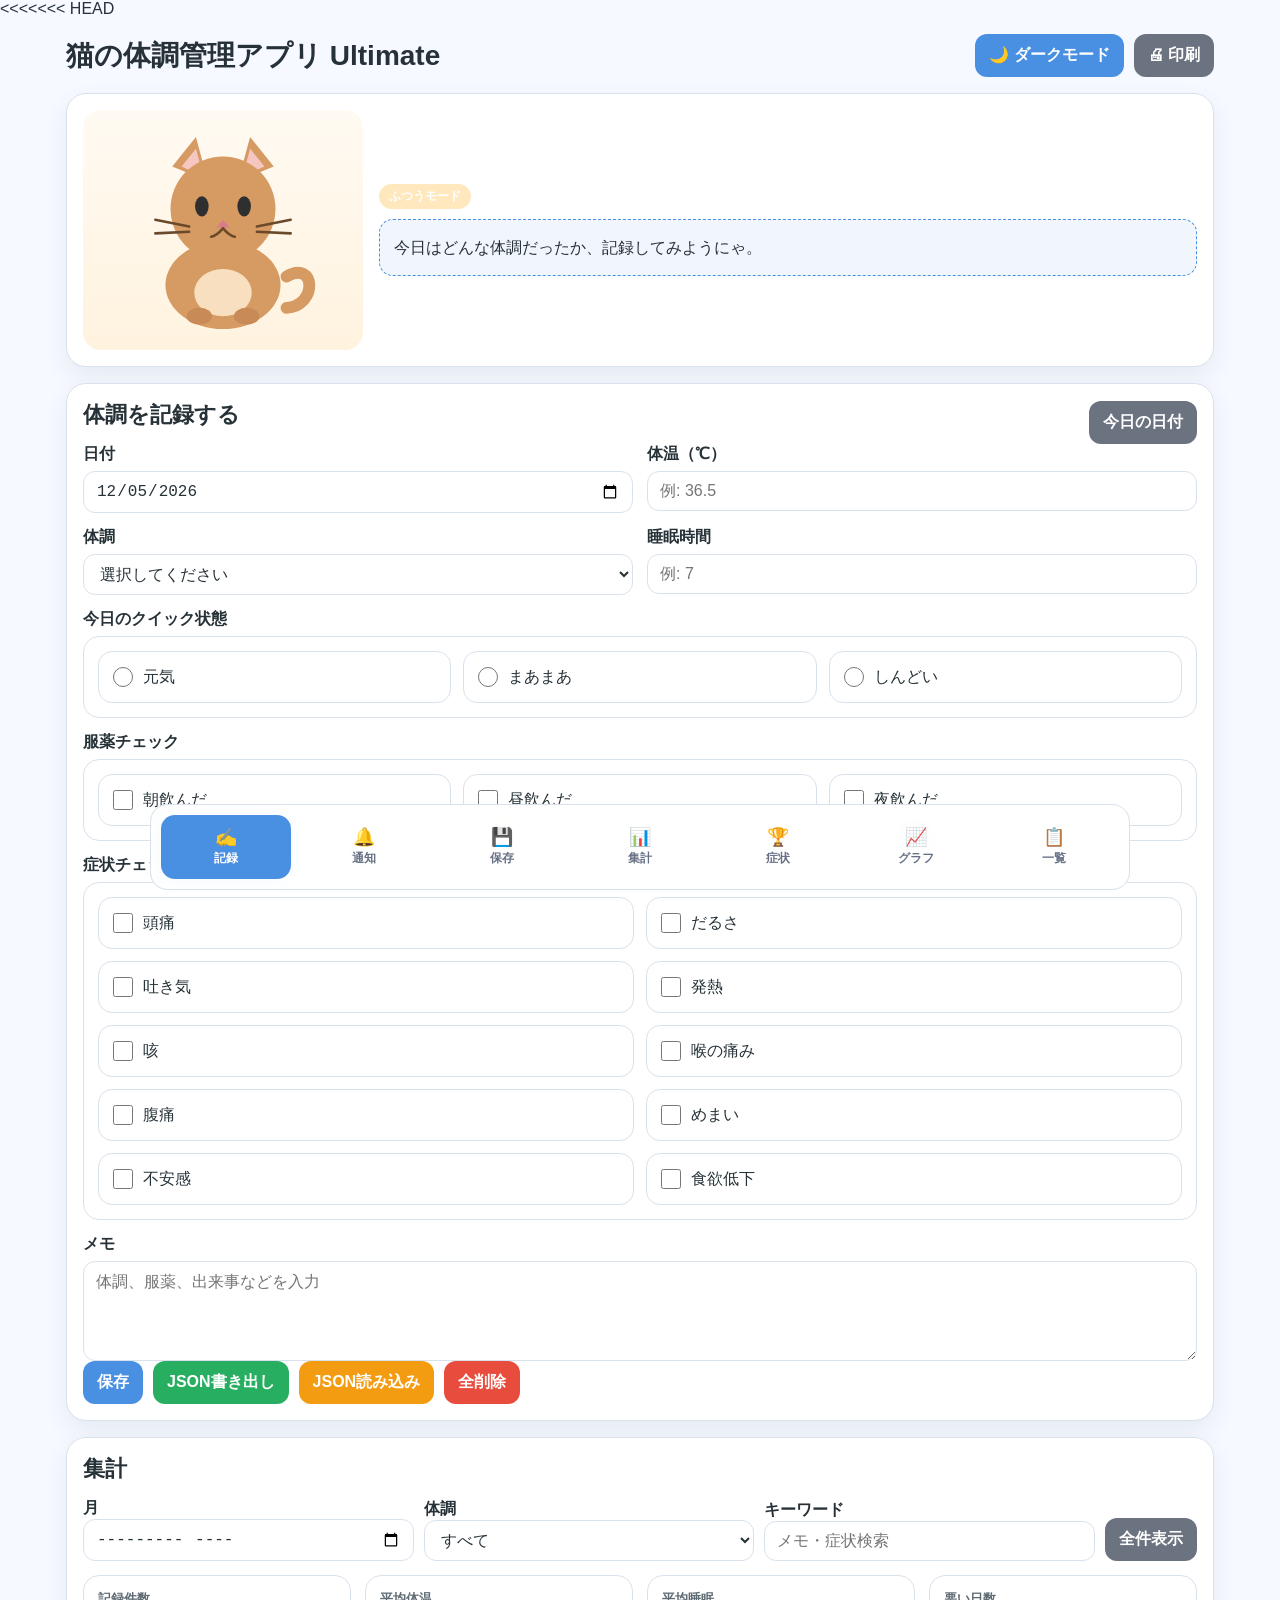
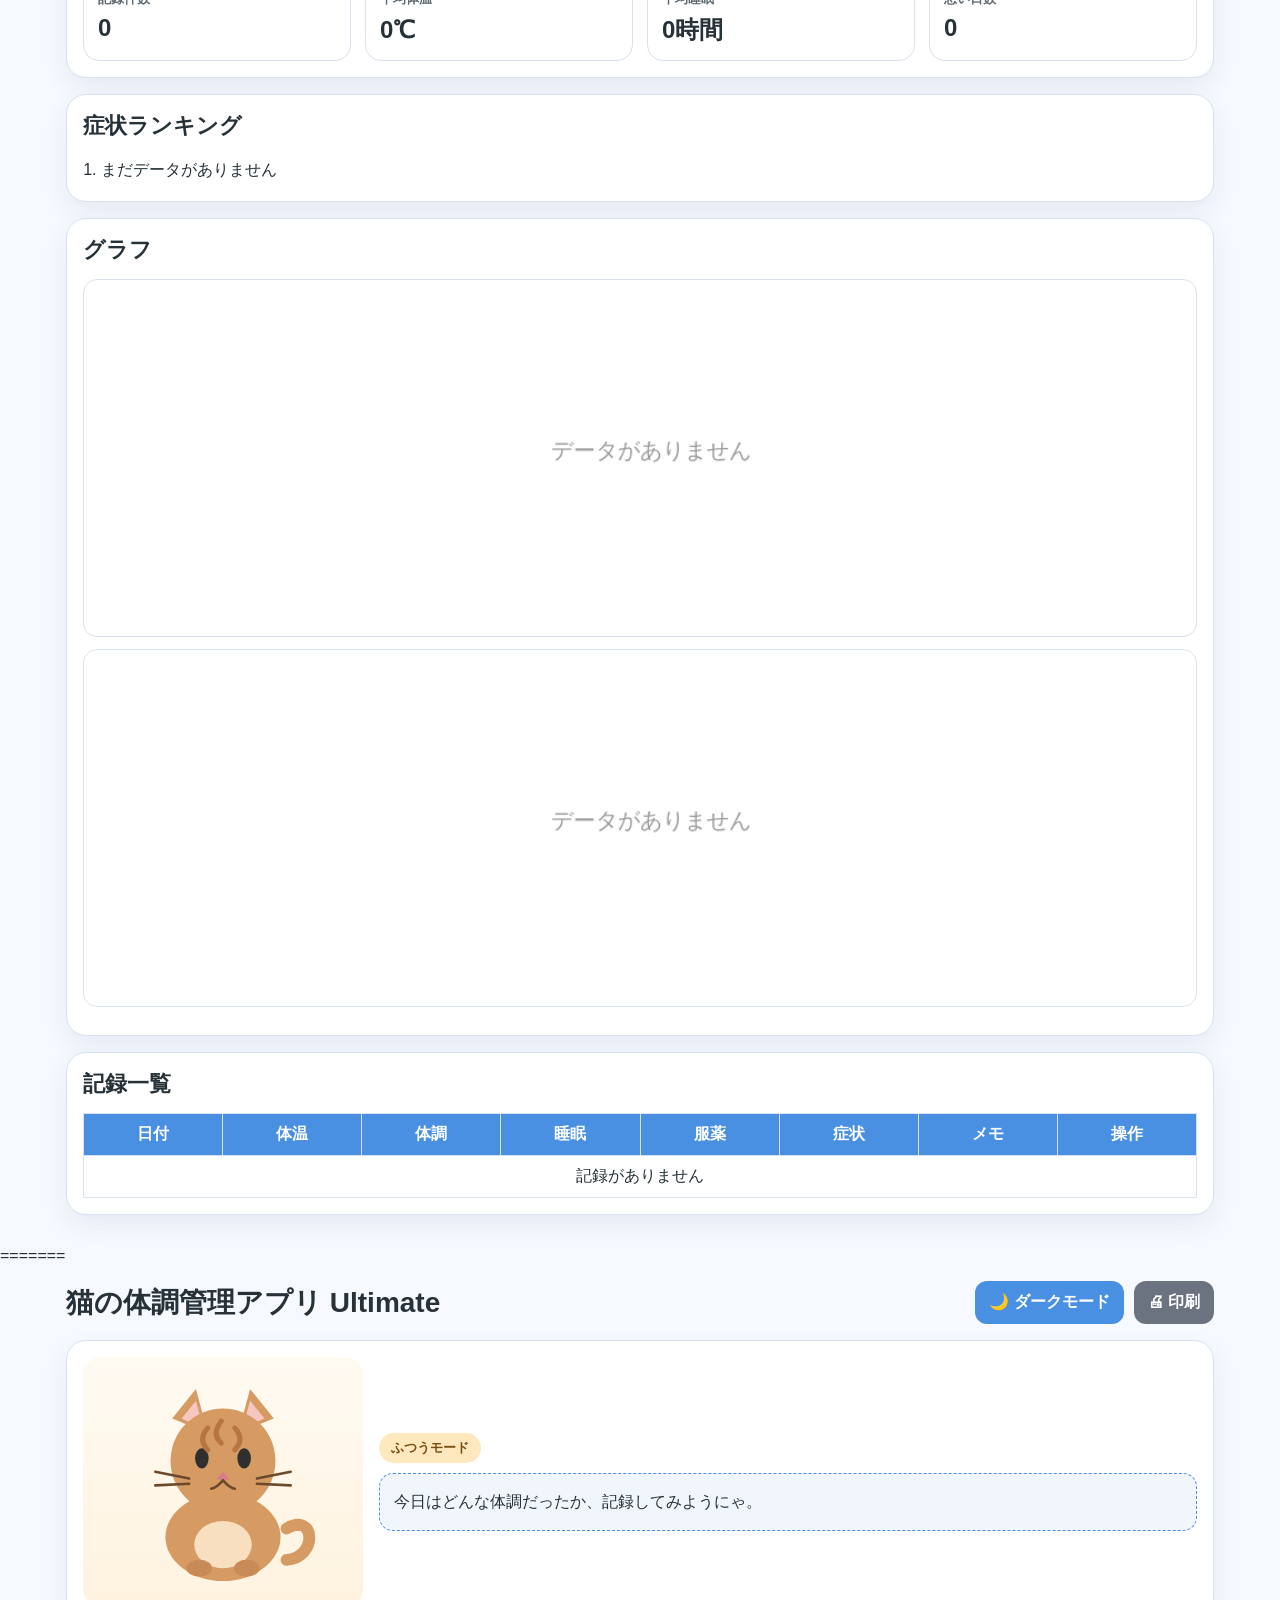
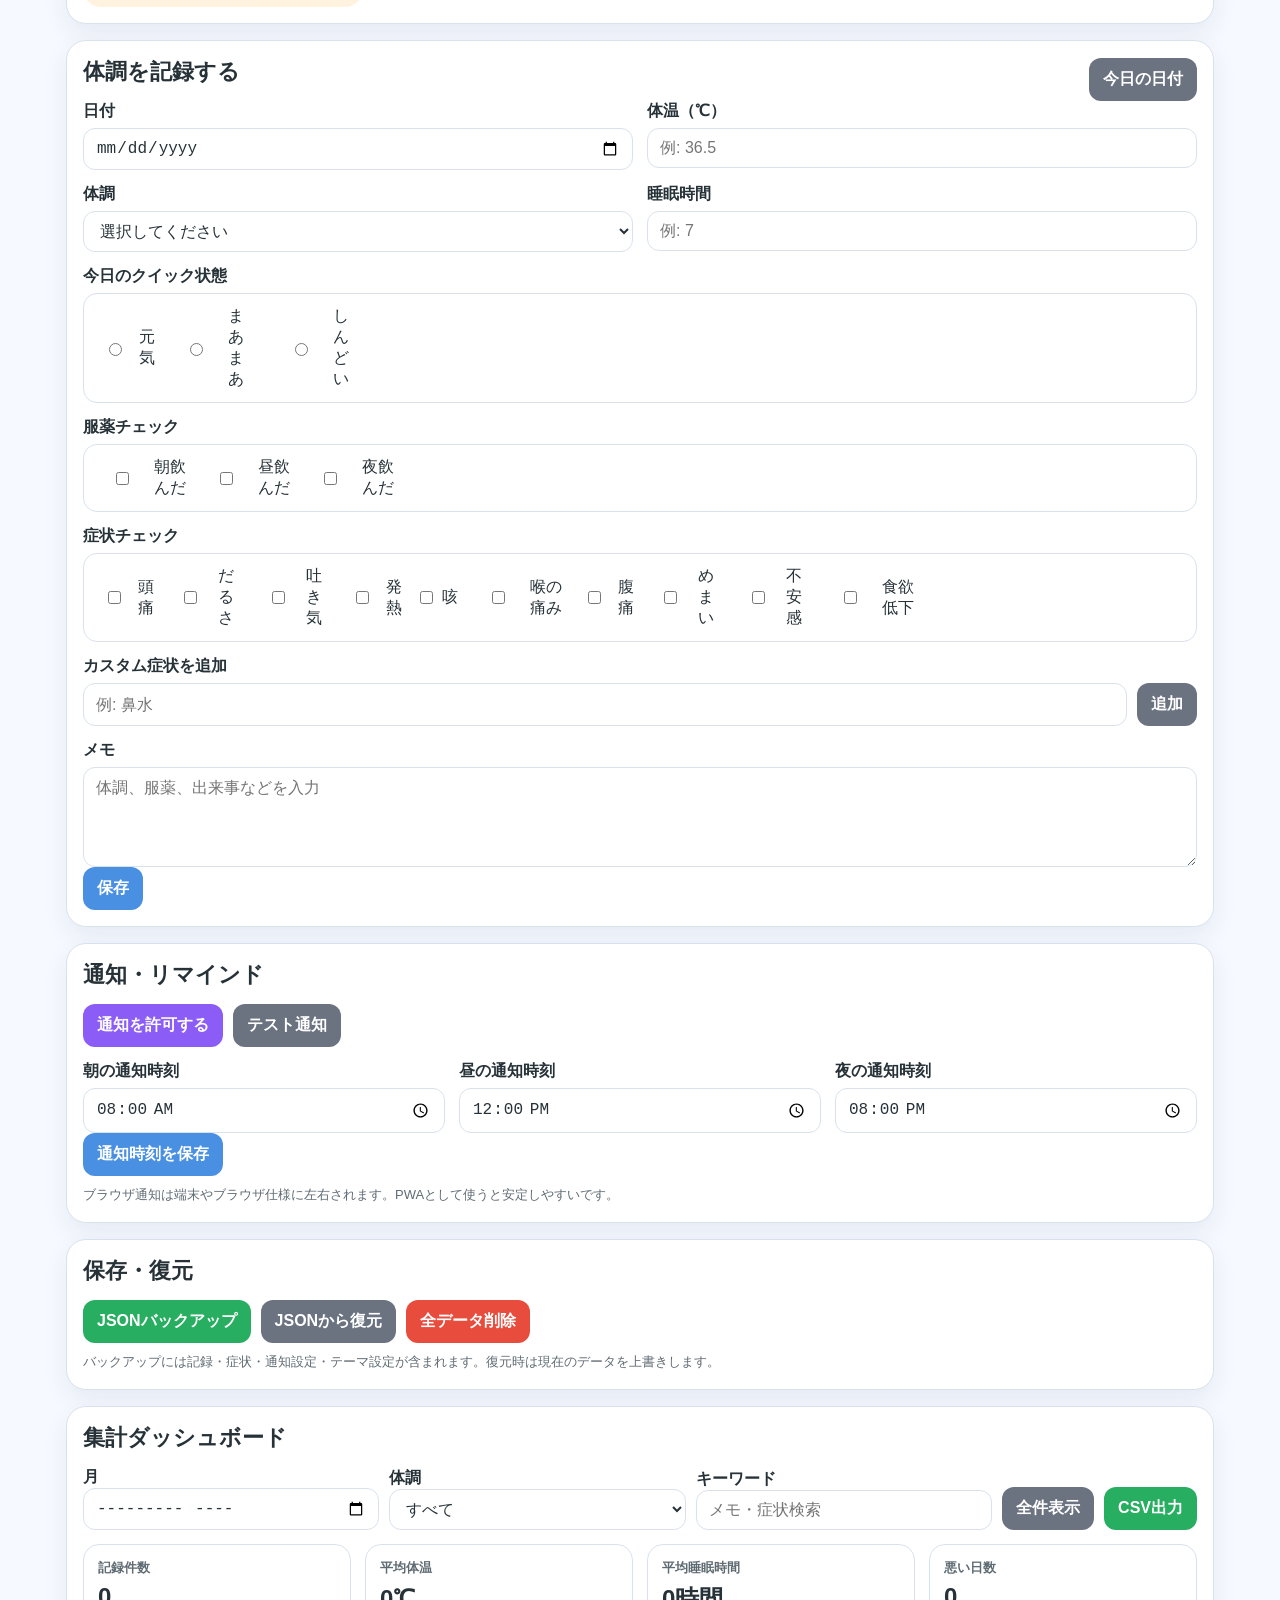
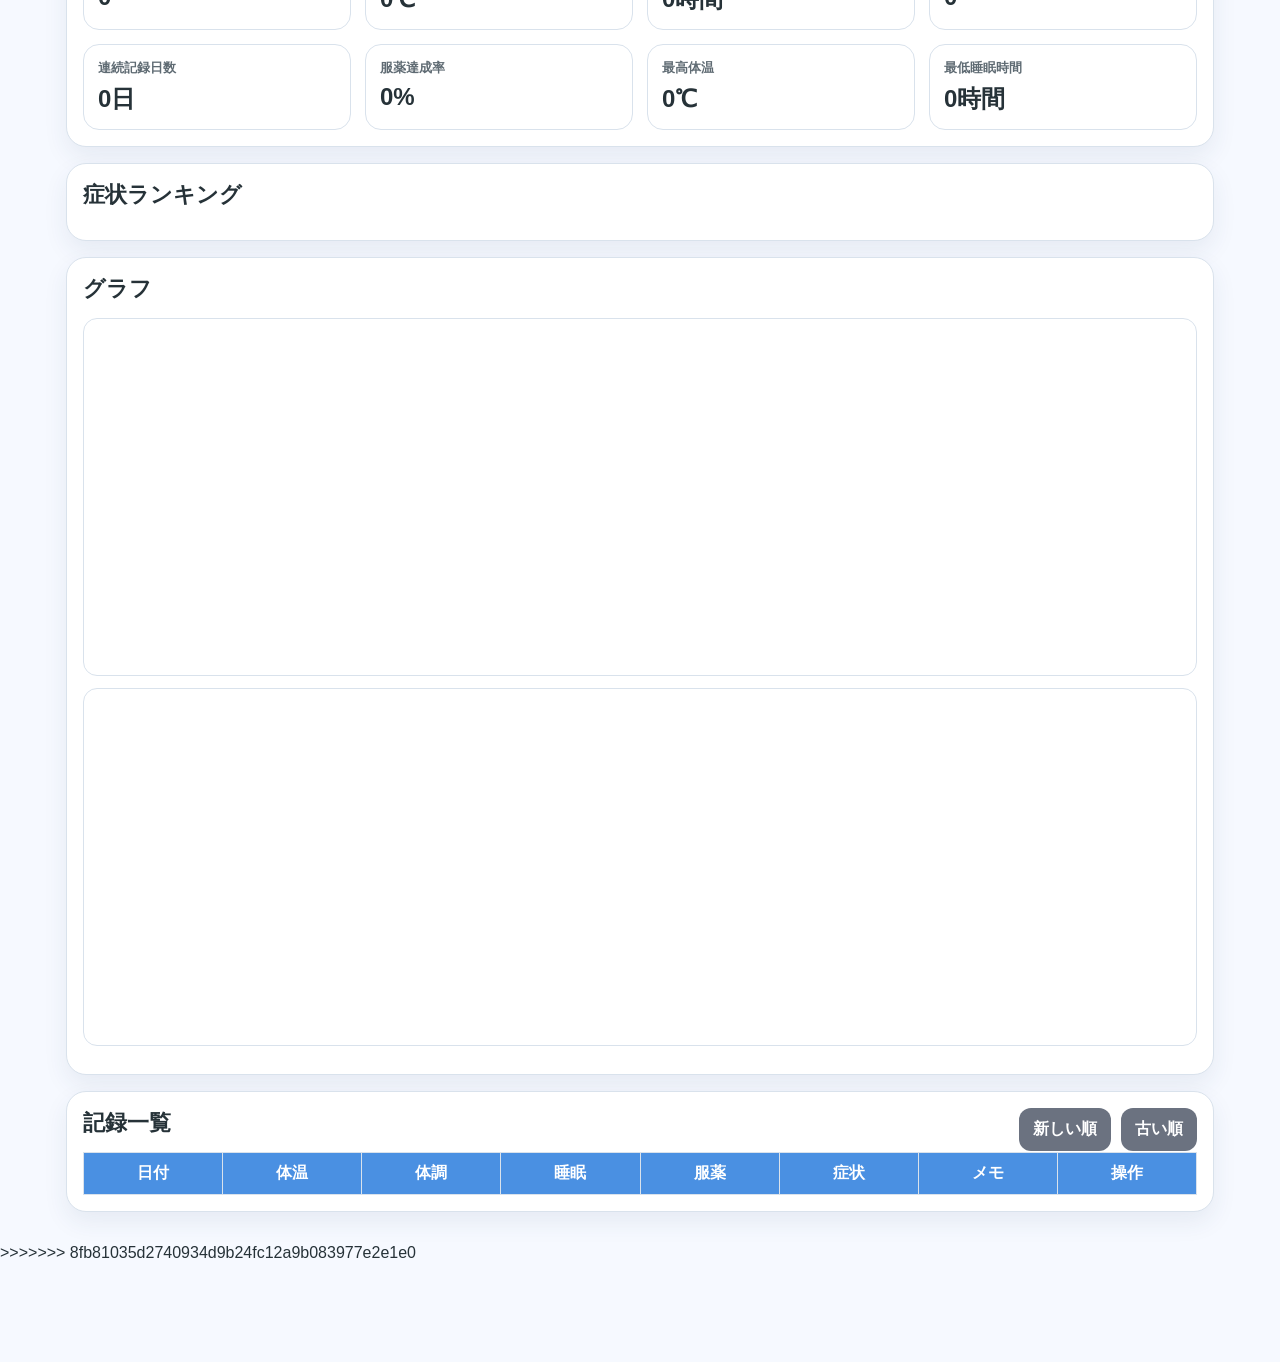
==== commit 5f3ab014: "cache update" ====
--- a/index.html
+++ b/index.html
@@ -1,3 +1,4 @@
+<<<<<<< HEAD
 <!DOCTYPE html>
 <html lang="ja">
 <head>
@@ -1236,4 +1237,1329 @@
 window.deleteRecord = deleteRecord;
 </script>
 </body>
+=======
+<!DOCTYPE html>
+<html lang="ja">
+<head>
+<meta charset="UTF-8" />
+<meta name="viewport" content="width=device-width, initial-scale=1.0" />
+<meta name="theme-color" content="#4a90e2" />
+<title>猫の体調管理アプリ Ultimate</title>
+<link rel="manifest" href="manifest.json" />
+<style>
+:root {
+--bg: #f6f9ff;
+--card: #ffffff;
+--text: #263238;
+--sub: #5f6b73;
+--border: #d9e2ec;
+--primary: #4a90e2;
+--primary-strong: #2f6fc7;
+--success: #27ae60;
+--warning: #f39c12;
+--danger: #e74c3c;
+--purple: #8b5cf6;
+--tab-bg: rgba(255,255,255,0.94);
+--tab-active: #4a90e2;
+--tab-text: #667085;
+--tab-active-text: #fff;
+--shadow: 0 10px 24px rgba(34, 62, 105, 0.08);
+--hero-grad: linear-gradient(180deg, #fffaf2 0%, #fff3df 100%);
+--input-bg: #fff;
+--chip-bg: #ffe8bd;
+--chip-text: #7a4f13;
+--good-row: rgba(39, 174, 96, 0.10);
+--normal-row: rgba(243, 156, 18, 0.10);
+--bad-row: rgba(231, 76, 60, 0.10);
+--canvas-bg: transparent;
+}
+body.dark {
+--bg: #0f1724;
+--card: #1f2937;
+--text: #f3f4f6;
+--sub: #cbd5e1;
+--border: #3e4a5d;
+--primary: #60a5fa;
+--primary-strong: #3b82f6;
+--success: #22c55e;
+--warning: #f59e0b;
+--danger: #ef4444;
+--purple: #a78bfa;
+--tab-bg: rgba(31,41,55,0.95);
+--tab-active: #2563eb;
+--tab-text: #d1d5db;
+--tab-active-text: #fff;
+--shadow: 0 10px 24px rgba(0,0,0,0.28);
+--hero-grad: linear-gradient(180deg, #2b3442 0%, #1f2937 100%);
+--input-bg: #111827;
+--chip-bg: #374151;
+--chip-text: #f9fafb;
+--good-row: rgba(34, 197, 94, 0.14);
+--normal-row: rgba(245, 158, 11, 0.14);
+--bad-row: rgba(239, 68, 68, 0.14);
+--canvas-bg: transparent;
+}
+* { box-sizing: border-box; }
+html { scroll-behavior: smooth; }
+body {
+margin: 0; font-family: "Hiragino Sans", "Yu Gothic", sans-serif;
+background: var(--bg); color: var(--text); padding-bottom: 96px;
+}
+.container { max-width: 1180px; margin: 0 auto; padding: 16px; }
+.topbar {
+display: flex; justify-content: space-between; align-items: center;
+gap: 12px; margin-bottom: 16px; flex-wrap: wrap;
+}
+h1 { margin: 0; font-size: 28px; }
+h2 { margin: 0 0 14px; font-size: 22px; }
+.top-actions, .button-row { display: flex; flex-wrap: wrap; gap: 10px; }
+.hero, .card {
+background: var(--card); border: 1px solid var(--border);
+border-radius: 20px; box-shadow: var(--shadow); padding: 16px; margin-bottom: 16px;
+}
+.hero { display: grid; grid-template-columns: 280px 1fr; gap: 16px; align-items: center; }
+.cat-area {
+min-height: 250px; border-radius: 18px; background: var(--hero-grad);
+display: flex; justify-content: center; align-items: center; overflow: hidden;
+}
+.cat-svg { width: 220px; height: auto; display: block; transform-origin: center bottom; }
+.face-part { transition: opacity .2s ease; }
+.hidden-face { opacity: 0; pointer-events: none; }
+.blink { animation: blink 4s infinite; transform-origin: center center; }
+@keyframes blink { 0%, 90%, 100% { transform: scaleY(1);} 95% { transform: scaleY(0.08);} }
+.jump { animation: jump .55s ease; }
+@keyframes jump {
+0% { transform: translateY(0); } 30% { transform: translateY(-18px); }
+60% { transform: translateY(0); } 100% { transform: translateY(-4px); }
+}
+.chip {
+display: inline-block; padding: 6px 12px; border-radius: 999px;
+background: var(--chip-bg); color: var(--chip-text); font-size: 13px; font-weight: bold; margin-bottom: 10px;
+}
+.message-box {
+border: 1px dashed var(--primary); background: rgba(74, 144, 226, 0.08);
+border-radius: 14px; padding: 14px; line-height: 1.7;
+}
+.grid-2, .grid-3, .grid-4 { display: grid; gap: 14px; }
+.grid-2 { grid-template-columns: repeat(2, 1fr); }
+.grid-3 { grid-template-columns: repeat(3, 1fr); }
+.grid-4 { grid-template-columns: repeat(4, 1fr); }
+.full { grid-column: 1 / -1; }
+.form-group { display: flex; flex-direction: column; }
+label { font-weight: bold; margin-bottom: 6px; }
+input, select, textarea, button { font-size: 16px; }
+input, select, textarea {
+width: 100%; padding: 10px 12px; border-radius: 12px;
+border: 1px solid var(--border); background: var(--input-bg); color: var(--text);
+}
+textarea { min-height: 100px; resize: vertical; }
+.symptom-box, .quick-box {
+border: 1px solid var(--border); border-radius: 14px; padding: 12px;
+display: flex; flex-wrap: wrap; gap: 10px 14px;
+}
+.symptom-box label, .quick-box label {
+margin: 0; font-weight: normal; display: flex; align-items: center; gap: 6px;
+}
+.btn {
+border: none; border-radius: 12px; padding: 11px 14px;
+font-weight: bold; cursor: pointer;
+}
+.btn-primary { background: var(--primary); color: white; }
+.btn-primary:hover { background: var(--primary-strong); }
+.btn-secondary { background: #6b7280; color: white; }
+.btn-success { background: var(--success); color: white; }
+.btn-warning { background: var(--warning); color: white; }
+.btn-danger { background: var(--danger); color: white; }
+.btn-purple { background: var(--purple); color: white; }
+.summary-card { border: 1px solid var(--border); border-radius: 16px; padding: 14px; }
+.summary-card strong { display: block; color: var(--sub); font-size: 13px; margin-bottom: 6px; }
+.summary-card span { font-size: 24px; font-weight: bold; }
+.filter-row {
+display: flex; flex-wrap: wrap; gap: 10px; align-items: end; margin-bottom: 14px;
+}
+.filter-item { min-width: 170px; flex: 1; }
+.badge {
+display: inline-block; padding: 4px 10px; border-radius: 999px;
+color: white; font-size: 12px; font-weight: bold;
+}
+.badge-good { background: var(--success); }
+.badge-normal { background: var(--warning); }
+.badge-bad { background: var(--danger); }
+.table-wrap, .chart-wrap { overflow-x: auto; }
+table { width: 100%; min-width: 1100px; border-collapse: collapse; }
+th, td { border: 1px solid var(--border); padding: 10px; text-align: center; vertical-align: middle; }
+thead { background: var(--primary); color: white; }
+.row-good { background: var(--good-row); }
+.row-normal { background: var(--normal-row); }
+.row-bad { background: var(--bad-row); }
+.actions { display: flex; flex-wrap: wrap; gap: 8px; justify-content: center; }
+canvas {
+width: 100%; max-width: 100%; border: 1px solid var(--border);
+border-radius: 14px; background: var(--canvas-bg); margin-bottom: 12px;
+}
+.notice { margin-top: 8px; color: var(--sub); font-size: 13px; line-height: 1.7; }
+.install-box {
+display: none; align-items: center; justify-content: space-between; gap: 10px;
+padding: 12px 14px; border-radius: 14px; border: 1px dashed var(--primary);
+background: rgba(74, 144, 226, 0.08); margin-bottom: 16px;
+}
+.install-box.show { display: flex; }
+.ranking-list { margin: 0; padding-left: 18px; line-height: 1.9; }
+.section-title-row {
+display: flex; justify-content: space-between; gap: 12px; align-items: center; flex-wrap: wrap;
+}
+.bottom-tabs {
+position: fixed; left: 50%; bottom: 10px; transform: translateX(-50%);
+width: min(95%, 980px); display: grid; grid-template-columns: repeat(7, 1fr);
+gap: 8px; padding: 10px; background: var(--tab-bg); border: 1px solid var(--border);
+border-radius: 18px; backdrop-filter: blur(10px); -webkit-backdrop-filter: blur(10px); z-index: 999;
+}
+.tab-btn {
+border: none; border-radius: 14px; background: transparent; color: var(--tab-text);
+padding: 10px 6px; display: flex; flex-direction: column; align-items: center;
+gap: 4px; font-size: 12px; font-weight: 700; cursor: pointer;
+}
+.tab-btn .icon { font-size: 18px; line-height: 1; }
+.tab-btn.active { background: var(--tab-active); color: var(--tab-active-text); }
+@media (max-width: 900px) {
+.hero, .grid-2, .grid-3, .grid-4 { grid-template-columns: 1fr; }
+.bottom-tabs { width: calc(100% - 14px); grid-template-columns: repeat(4, 1fr); }
+}
+@media (max-width: 640px) {
+body { padding-bottom: 122px; }
+.container { padding: 12px; }
+h1 { font-size: 24px; }
+.tab-btn { font-size: 10px; }
+}
+</style>
+</head>
+<body>
+<div class="container">
+<div class="topbar">
+<h1>猫の体調管理アプリ Ultimate</h1>
+<div class="top-actions">
+<button id="themeToggleBtn" class="btn btn-primary">🌙 ダークモード</button>
+<button id="printBtn" class="btn btn-secondary" type="button">🖨 印刷</button>
+</div>
+</div>
+
+<div id="installBox" class="install-box">
+<div>ホーム画面に追加してアプリっぽく使えます。</div>
+<button id="installBtn" class="btn btn-primary">インストール</button>
+</div>
+
+<section class="hero">
+<div class="cat-area">
+<svg class="cat-svg" viewBox="0 0 260 260" xmlns="http://www.w3.org/2000/svg" aria-label="猫のイラスト">
+<path d="M205 185 C240 165, 242 220, 205 222" fill="none" stroke="#d69a63" stroke-width="14" stroke-linecap="round"/>
+<polygon points="70,55 98,20 112,72" fill="#d69a63"/>
+<polygon points="148,72 162,20 190,55" fill="#d69a63"/>
+<polygon points="81,55 98,34 107,67" fill="#f6c7c0"/>
+<polygon points="153,67 162,34 179,55" fill="#f6c7c0"/>
+<circle cx="130" cy="105" r="62" fill="#d69a63"/>
+<circle cx="108" cy="97" r="2.2" fill="#ffffff"/>
+<circle cx="158" cy="97" r="2.2" fill="#ffffff"/>
+<g id="face-normal-eyes" class="face-part blink">
+<ellipse cx="105" cy="102" rx="8" ry="12" fill="#2f2f2f"/>
+<ellipse cx="155" cy="102" rx="8" ry="12" fill="#2f2f2f"/>
+</g>
+<g id="face-good-eyes" class="face-part hidden-face blink">
+<path d="M95 103 Q105 92 115 103" fill="none" stroke="#2f2f2f" stroke-width="4" stroke-linecap="round"/>
+<path d="M145 103 Q155 92 165 103" fill="none" stroke="#2f2f2f" stroke-width="4" stroke-linecap="round"/>
+</g>
+<g id="face-bad-eyes" class="face-part hidden-face blink">
+<path d="M95 97 Q105 107 115 97" fill="none" stroke="#2f2f2f" stroke-width="4" stroke-linecap="round"/>
+<path d="M145 97 Q155 107 165 97" fill="none" stroke="#2f2f2f" stroke-width="4" stroke-linecap="round"/>
+</g>
+<g id="face-fever-eyes" class="face-part hidden-face">
+<line x1="96" y1="101" x2="114" y2="105" stroke="#2f2f2f" stroke-width="4" stroke-linecap="round"/>
+<line x1="146" y1="105" x2="164" y2="101" stroke="#2f2f2f" stroke-width="4" stroke-linecap="round"/>
+</g>
+<polygon points="130,118 122,127 138,127" fill="#d87c8a"/>
+<g id="mouth-normal" class="face-part">
+<path d="M130 128 Q122 137 116 138" fill="none" stroke="#6b4a2c" stroke-width="3" stroke-linecap="round"/>
+<path d="M130 128 Q138 137 144 138" fill="none" stroke="#6b4a2c" stroke-width="3" stroke-linecap="round"/>
+</g>
+<g id="mouth-good" class="face-part hidden-face">
+<path d="M114 132 Q130 147 146 132" fill="none" stroke="#6b4a2c" stroke-width="4" stroke-linecap="round"/>
+</g>
+<g id="mouth-bad" class="face-part hidden-face">
+<path d="M116 142 Q130 129 144 142" fill="none" stroke="#6b4a2c" stroke-width="4" stroke-linecap="round"/>
+</g>
+<g id="mouth-fever" class="face-part hidden-face">
+<ellipse cx="130" cy="138" rx="8" ry="10" fill="#6b4a2c"/>
+</g>
+<g id="fever-sweat" class="face-part hidden-face">
+<path d="M176 78 C182 66, 192 78, 184 90 C180 95, 172 90, 176 78Z" fill="#7ec8ff"/>
+</g>
+<line x1="90" y1="126" x2="50" y2="118" stroke="#6b4a2c" stroke-width="3" stroke-linecap="round"/>
+<line x1="90" y1="132" x2="50" y2="134" stroke="#6b4a2c" stroke-width="3" stroke-linecap="round"/>
+<line x1="170" y1="126" x2="210" y2="118" stroke="#6b4a2c" stroke-width="3" stroke-linecap="round"/>
+<line x1="170" y1="132" x2="210" y2="134" stroke="#6b4a2c" stroke-width="3" stroke-linecap="round"/>
+<ellipse cx="130" cy="195" rx="68" ry="52" fill="#d69a63"/>
+<ellipse cx="130" cy="204" rx="34" ry="28" fill="#f7dfbf"/>
+<ellipse cx="102" cy="232" rx="15" ry="10" fill="#c88a56"/>
+<ellipse cx="158" cy="232" rx="15" ry="10" fill="#c88a56"/>
+<path d="M128 58 Q116 74 128 84" fill="none" stroke="#b87543" stroke-width="6" stroke-linecap="round"/>
+<path d="M112 66 Q100 80 112 92" fill="none" stroke="#b87543" stroke-width="6" stroke-linecap="round"/>
+<path d="M144 66 Q156 80 144 92" fill="none" stroke="#b87543" stroke-width="6" stroke-linecap="round"/>
+</svg>
+</div>
+<div>
+<div id="catStatus" class="chip">ふつうモード</div>
+<div id="catMessage" class="message-box">今日はどんな体調だったか、記録してみようにゃ。</div>
+</div>
+</section>
+
+<section id="section-form" class="card">
+<div class="section-title-row">
+<h2 id="formTitle">体調を記録する</h2>
+<div class="button-row" style="margin-top:0;">
+<button id="todayFillBtn" class="btn btn-secondary" type="button">今日の日付</button>
+</div>
+</div>
+
+<div class="grid-2">
+<div class="form-group">
+<label for="date">日付</label>
+<input type="date" id="date" />
+</div>
+<div class="form-group">
+<label for="temperature">体温（℃）</label>
+<input type="number" id="temperature" step="0.1" placeholder="例: 36.5" />
+</div>
+<div class="form-group">
+<label for="condition">体調</label>
+<select id="condition">
+<option value="">選択してください</option>
+<option value="良い">良い</option>
+<option value="普通">普通</option>
+<option value="悪い">悪い</option>
+</select>
+</div>
+<div class="form-group">
+<label for="sleep">睡眠時間</label>
+<input type="number" id="sleep" step="0.1" placeholder="例: 7" />
+</div>
+<div class="form-group full">
+<label>今日のクイック状態</label>
+<div class="quick-box">
+<label><input type="radio" name="quickCondition" value="良い"> 元気</label>
+<label><input type="radio" name="quickCondition" value="普通"> まあまあ</label>
+<label><input type="radio" name="quickCondition" value="悪い"> しんどい</label>
+</div>
+</div>
+<div class="form-group full">
+<label>服薬チェック</label>
+<div class="symptom-box">
+<label><input type="checkbox" id="morningMed" /> 朝飲んだ</label>
+<label><input type="checkbox" id="noonMed" /> 昼飲んだ</label>
+<label><input type="checkbox" id="nightMed" /> 夜飲んだ</label>
+</div>
+</div>
+<div class="form-group full">
+<label>症状チェック</label>
+<div class="symptom-box" id="symptomBox">
+<label><input type="checkbox" value="頭痛" /> 頭痛</label>
+<label><input type="checkbox" value="だるさ" /> だるさ</label>
+<label><input type="checkbox" value="吐き気" /> 吐き気</label>
+<label><input type="checkbox" value="発熱" /> 発熱</label>
+<label><input type="checkbox" value="咳" /> 咳</label>
+<label><input type="checkbox" value="喉の痛み" /> 喉の痛み</label>
+<label><input type="checkbox" value="腹痛" /> 腹痛</label>
+<label><input type="checkbox" value="めまい" /> めまい</label>
+<label><input type="checkbox" value="不安感" /> 不安感</label>
+<label><input type="checkbox" value="食欲低下" /> 食欲低下</label>
+</div>
+</div>
+<div class="form-group full">
+<label for="newSymptom">カスタム症状を追加</label>
+<div class="button-row" style="margin-top:0;">
+<input type="text" id="newSymptom" placeholder="例: 鼻水" style="flex:1;" />
+<button id="addSymptomBtn" class="btn btn-secondary" type="button">追加</button>
+</div>
+</div>
+<div class="form-group full">
+<label for="memo">メモ</label>
+<textarea id="memo" placeholder="体調、服薬、出来事などを入力"></textarea>
+</div>
+</div>
+
+<div class="button-row">
+<button id="saveBtn" class="btn btn-primary">保存</button>
+<button id="cancelEditBtn" class="btn btn-secondary" type="button" style="display:none;">編集をキャンセル</button>
+</div>
+</section>
+
+<section id="section-reminder" class="card">
+<h2>通知・リマインド</h2>
+<div class="button-row" style="margin-top:0;">
+<button id="requestNotificationBtn" class="btn btn-purple" type="button">通知を許可する</button>
+<button id="testNotificationBtn" class="btn btn-secondary" type="button">テスト通知</button>
+</div>
+<div class="grid-3" style="margin-top:14px;">
+<div class="form-group">
+<label for="morningTime">朝の通知時刻</label>
+<input type="time" id="morningTime" value="08:00" />
+</div>
+<div class="form-group">
+<label for="noonTime">昼の通知時刻</label>
+<input type="time" id="noonTime" value="12:00" />
+</div>
+<div class="form-group">
+<label for="nightTime">夜の通知時刻</label>
+<input type="time" id="nightTime" value="20:00" />
+</div>
+</div>
+<div class="button-row">
+<button id="saveReminderBtn" class="btn btn-primary" type="button">通知時刻を保存</button>
+</div>
+<div class="notice">ブラウザ通知は端末やブラウザ仕様に左右されます。PWAとして使うと安定しやすいです。</div>
+</section>
+
+<section id="section-backup" class="card">
+<h2>保存・復元</h2>
+<div class="button-row" style="margin-top:0;">
+<button id="backupBtn" class="btn btn-success" type="button">JSONバックアップ</button>
+<button id="restoreBtn" class="btn btn-secondary" type="button">JSONから復元</button>
+<button id="clearAllBtn" class="btn btn-danger" type="button">全データ削除</button>
+</div>
+<input type="file" id="restoreFileInput" accept=".json,application/json" style="display:none;" />
+<div class="notice">バックアップには記録・症状・通知設定・テーマ設定が含まれます。復元時は現在のデータを上書きします。</div>
+</section>
+
+<section id="section-summary" class="card">
+<h2>集計ダッシュボード</h2>
+<div class="filter-row">
+<div class="filter-item">
+<label for="monthFilter">月</label>
+<input type="month" id="monthFilter" />
+</div>
+<div class="filter-item">
+<label for="conditionFilter">体調</label>
+<select id="conditionFilter">
+<option value="">すべて</option>
+<option value="良い">良い</option>
+<option value="普通">普通</option>
+<option value="悪い">悪い</option>
+</select>
+</div>
+<div class="filter-item">
+<label for="keywordFilter">キーワード</label>
+<input type="text" id="keywordFilter" placeholder="メモ・症状検索" />
+</div>
+<div class="button-row" style="margin-top:0;">
+<button id="showAllBtn" class="btn btn-secondary" type="button">全件表示</button>
+<button id="exportBtn" class="btn btn-success" type="button">CSV出力</button>
+</div>
+</div>
+
+<div class="grid-4">
+<div class="summary-card"><strong>記録件数</strong><span id="totalCount">0</span></div>
+<div class="summary-card"><strong>平均体温</strong><span id="avgTemp">0℃</span></div>
+<div class="summary-card"><strong>平均睡眠時間</strong><span id="avgSleep">0時間</span></div>
+<div class="summary-card"><strong>悪い日数</strong><span id="badCount">0</span></div>
+<div class="summary-card"><strong>連続記録日数</strong><span id="streakCount">0日</span></div>
+<div class="summary-card"><strong>服薬達成率</strong><span id="medRate">0%</span></div>
+<div class="summary-card"><strong>最高体温</strong><span id="maxTemp">0℃</span></div>
+<div class="summary-card"><strong>最低睡眠時間</strong><span id="minSleep">0時間</span></div>
+</div>
+</section>
+
+<section id="section-ranking" class="card">
+<h2>症状ランキング</h2>
+<ol id="symptomRanking" class="ranking-list"></ol>
+</section>
+
+<section id="section-chart" class="card">
+<h2>グラフ</h2>
+<div class="chart-wrap">
+<canvas id="tempChart" width="1000" height="320"></canvas>
+<canvas id="sleepChart" width="1000" height="320"></canvas>
+</div>
+</section>
+
+<section id="section-list" class="card">
+<div class="section-title-row">
+<h2>記録一覧</h2>
+<div class="button-row" style="margin-top:0;">
+<button id="sortNewestBtn" class="btn btn-secondary" type="button">新しい順</button>
+<button id="sortOldestBtn" class="btn btn-secondary" type="button">古い順</button>
+</div>
+</div>
+<div class="table-wrap">
+<table>
+<thead>
+<tr>
+<th>日付</th>
+<th>体温</th>
+<th>体調</th>
+<th>睡眠</th>
+<th>服薬</th>
+<th>症状</th>
+<th>メモ</th>
+<th>操作</th>
+</tr>
+</thead>
+<tbody id="recordList"></tbody>
+</table>
+</div>
+</section>
+</div>
+
+<nav class="bottom-tabs" aria-label="下タブナビ">
+<button class="tab-btn active" data-target="section-form"><span class="icon">✍️</span><span>記録</span></button>
+<button class="tab-btn" data-target="section-reminder"><span class="icon">🔔</span><span>通知</span></button>
+<button class="tab-btn" data-target="section-backup"><span class="icon">💾</span><span>保存</span></button>
+<button class="tab-btn" data-target="section-summary"><span class="icon">📊</span><span>集計</span></button>
+<button class="tab-btn" data-target="section-ranking"><span class="icon">🏆</span><span>症状</span></button>
+<button class="tab-btn" data-target="section-chart"><span class="icon">📈</span><span>グラフ</span></button>
+<button class="tab-btn" data-target="section-list"><span class="icon">📋</span><span>一覧</span></button>
+</nav>
+
+<script>
+const STORAGE_KEYS = {
+records: "healthRecordsUltimate",
+theme: "healthThemeUltimate",
+reminder: "healthReminderUltimate",
+reminderLog: "healthReminderLogUltimate",
+customSymptoms: "healthCustomSymptomsUltimate"
+};
+
+const $ = (id) => document.getElementById(id);
+
+const dateInput = $("date");
+const temperatureInput = $("temperature");
+const conditionInput = $("condition");
+const sleepInput = $("sleep");
+const memoInput = $("memo");
+
+const morningMedInput = $("morningMed");
+const noonMedInput = $("noonMed");
+const nightMedInput = $("nightMed");
+const symptomBox = $("symptomBox");
+
+const saveBtn = $("saveBtn");
+const cancelEditBtn = $("cancelEditBtn");
+const todayFillBtn = $("todayFillBtn");
+const addSymptomBtn = $("addSymptomBtn");
+const newSymptomInput = $("newSymptom");
+
+const monthFilter = $("monthFilter");
+const conditionFilter = $("conditionFilter");
+const keywordFilter = $("keywordFilter");
+const showAllBtn = $("showAllBtn");
+const exportBtn = $("exportBtn");
+
+const totalCountEl = $("totalCount");
+const avgTempEl = $("avgTemp");
+const avgSleepEl = $("avgSleep");
+const badCountEl = $("badCount");
+const streakCountEl = $("streakCount");
+const medRateEl = $("medRate");
+const maxTempEl = $("maxTemp");
+const minSleepEl = $("minSleep");
+const symptomRankingEl = $("symptomRanking");
+const recordList = $("recordList");
+
+const catMessageEl = $("catMessage");
+const catStatusEl = $("catStatus");
+const catSvg = document.querySelector(".cat-svg");
+
+const tempCanvas = $("tempChart");
+const sleepCanvas = $("sleepChart");
+const tempCtx = tempCanvas.getContext("2d");
+const sleepCtx = sleepCanvas.getContext("2d");
+
+const themeToggleBtn = $("themeToggleBtn");
+const printBtn = $("printBtn");
+const installBox = $("installBox");
+const installBtn = $("installBtn");
+const requestNotificationBtn = $("requestNotificationBtn");
+const testNotificationBtn = $("testNotificationBtn");
+const saveReminderBtn = $("saveReminderBtn");
+const morningTimeInput = $("morningTime");
+const noonTimeInput = $("noonTime");
+const nightTimeInput = $("nightTime");
+const backupBtn = $("backupBtn");
+const restoreBtn = $("restoreBtn");
+const clearAllBtn = $("clearAllBtn");
+const restoreFileInput = $("restoreFileInput");
+const sortNewestBtn = $("sortNewestBtn");
+const sortOldestBtn = $("sortOldestBtn");
+const formTitle = $("formTitle");
+
+const tabButtons = document.querySelectorAll(".tab-btn");
+const sections = [
+$("section-form"), $("section-reminder"), $("section-backup"),
+$("section-summary"), $("section-ranking"), $("section-chart"), $("section-list")
+];
+
+let deferredPrompt = null;
+let sortMode = "newest";
+let editIndex = null;
+let records = JSON.parse(localStorage.getItem(STORAGE_KEYS.records)) || [];
+let customSymptoms = JSON.parse(localStorage.getItem(STORAGE_KEYS.customSymptoms)) || [];
+
+function escapeHtml(text) {
+return String(text)
+.replace(/&/g, "&amp;").replace(/</g, "&lt;")
+.replace(/>/g, "&gt;").replace(/"/g, "&quot;")
+.replace(/'/g, "&#039;");
+}
+
+function getTodayString() {
+return new Date().toISOString().split("T")[0];
+}
+
+function fillToday() {
+dateInput.value = getTodayString();
+}
+
+function resetQuickCondition() {
+document.querySelectorAll('input[name="quickCondition"]').forEach(r => r.checked = false);
+}
+
+function loadCustomSymptoms() {
+customSymptoms.forEach(symptom => appendCustomSymptom(symptom));
+}
+
+function appendCustomSymptom(symptom) {
+if (!symptom) return;
+const exists = [...symptomBox.querySelectorAll("input")].some(i => i.value === symptom);
+if (exists) return;
+const label = document.createElement("label");
+label.innerHTML = `<input type="checkbox" value="${escapeHtml(symptom)}" /> ${escapeHtml(symptom)}`;
+symptomBox.appendChild(label);
+label.querySelector("input").addEventListener("change", updateCatMessage);
+}
+
+function saveCustomSymptoms() {
+localStorage.setItem(STORAGE_KEYS.customSymptoms, JSON.stringify(customSymptoms));
+}
+
+function addCustomSymptom() {
+const value = newSymptomInput.value.trim();
+if (!value) return;
+if (customSymptoms.includes(value)) {
+alert("同じ症状は追加済みです。");
+return;
+}
+customSymptoms.push(value);
+saveCustomSymptoms();
+appendCustomSymptom(value);
+newSymptomInput.value = "";
+}
+
+function getSelectedSymptoms() {
+return [...symptomBox.querySelectorAll('input[type="checkbox"]:checked')].map(i => i.value);
+}
+
+function setSelectedSymptoms(symptoms) {
+symptomBox.querySelectorAll('input[type="checkbox"]').forEach(cb => {
+cb.checked = symptoms.includes(cb.value);
+});
+}
+
+function saveRecords() {
+localStorage.setItem(STORAGE_KEYS.records, JSON.stringify(records));
+}
+
+function resetForm() {
+fillToday();
+temperatureInput.value = "";
+conditionInput.value = "";
+sleepInput.value = "";
+memoInput.value = "";
+morningMedInput.checked = false;
+noonMedInput.checked = false;
+nightMedInput.checked = false;
+setSelectedSymptoms([]);
+resetQuickCondition();
+editIndex = null;
+formTitle.textContent = "体調を記録する";
+saveBtn.textContent = "保存";
+cancelEditBtn.style.display = "none";
+updateCatMessage();
+}
+
+function applyTheme(theme) {
+if (theme === "dark") {
+document.body.classList.add("dark");
+themeToggleBtn.textContent = "☀️ ライトモード";
+} else {
+document.body.classList.remove("dark");
+themeToggleBtn.textContent = "🌙 ダークモード";
+}
+renderAll();
+}
+
+function loadTheme() {
+applyTheme(localStorage.getItem(STORAGE_KEYS.theme) || "light");
+}
+
+function toggleTheme() {
+const newTheme = document.body.classList.contains("dark") ? "light" : "dark";
+localStorage.setItem(STORAGE_KEYS.theme, newTheme);
+applyTheme(newTheme);
+}
+
+function getReminderSettings() {
+return JSON.parse(localStorage.getItem(STORAGE_KEYS.reminder)) || {
+morning: "08:00", noon: "12:00", night: "20:00"
+};
+}
+
+function loadReminderSettings() {
+const s = getReminderSettings();
+morningTimeInput.value = s.morning;
+noonTimeInput.value = s.noon;
+nightTimeInput.value = s.night;
+}
+
+function saveReminderSettings() {
+const s = {
+morning: morningTimeInput.value || "08:00",
+noon: noonTimeInput.value || "12:00",
+night: nightTimeInput.value || "20:00"
+};
+localStorage.setItem(STORAGE_KEYS.reminder, JSON.stringify(s));
+alert("通知時刻を保存しました。");
+}
+
+async function requestNotificationPermission() {
+if (!("Notification" in window)) {
+alert("このブラウザは通知に対応していません。");
+return;
+}
+const permission = await Notification.requestPermission();
+alert(permission === "granted" ? "通知を許可しました。" : "通知が許可されていません。");
+}
+
+function showLocalNotification(title, body) {
+if (!("Notification" in window) || Notification.permission !== "granted") return;
+navigator.serviceWorker?.getRegistration().then(reg => {
+if (reg) reg.showNotification(title, { body, tag: "health-reminder" });
+else new Notification(title, { body });
+});
+}
+
+function getReminderLog() {
+return JSON.parse(localStorage.getItem(STORAGE_KEYS.reminderLog)) || {};
+}
+
+function saveReminderLog(log) {
+localStorage.setItem(STORAGE_KEYS.reminderLog, JSON.stringify(log));
+}
+
+function getTodayRecord() {
+return records.find(r => r.date === getTodayString()) || null;
+}
+
+function shouldSkipReminder(slot) {
+const r = getTodayRecord();
+if (!r) return false;
+if (slot === "morning") return !!r.morningMed;
+if (slot === "noon") return !!r.noonMed;
+if (slot === "night") return !!r.nightMed;
+return false;
+}
+
+function checkReminder() {
+const settings = getReminderSettings();
+const now = new Date();
+const hhmm = `${String(now.getHours()).padStart(2,"0")}:${String(now.getMinutes()).padStart(2,"0")}`;
+const today = getTodayString();
+const log = getReminderLog();
+
+[
+{ key: "morning", label: "朝の服薬" },
+{ key: "noon", label: "昼の服薬" },
+{ key: "night", label: "夜の服薬" }
+].forEach(slot => {
+const sentKey = `${today}_${slot.key}`;
+if (settings[slot.key] === hhmm && !log[sentKey] && !shouldSkipReminder(slot.key)) {
+showLocalNotification("服薬リマインド", `${slot.label}の時間です。チェックを忘れずに。`);
+log[sentKey] = true;
+}
+});
+saveReminderLog(log);
+}
+
+function hideAllFaces() {
+[
+"face-normal-eyes", "face-good-eyes", "face-bad-eyes", "face-fever-eyes",
+"mouth-normal", "mouth-good", "mouth-bad", "mouth-fever", "fever-sweat"
+].forEach(id => $(id).classList.add("hidden-face"));
+}
+
+function setBlinkSpeed(mode) {
+document.querySelectorAll(".blink").forEach(el => {
+el.style.animationDuration = mode === "bad" ? "5s" : "3.5s";
+});
+}
+
+function showFace(mode) {
+hideAllFaces();
+if (mode === "good") {
+$("face-good-eyes").classList.remove("hidden-face");
+$("mouth-good").classList.remove("hidden-face");
+} else if (mode === "bad") {
+$("face-bad-eyes").classList.remove("hidden-face");
+$("mouth-bad").classList.remove("hidden-face");
+} else if (mode === "fever") {
+$("face-fever-eyes").classList.remove("hidden-face");
+$("mouth-fever").classList.remove("hidden-face");
+$("fever-sweat").classList.remove("hidden-face");
+} else {
+$("face-normal-eyes").classList.remove("hidden-face");
+$("mouth-normal").classList.remove("hidden-face");
+}
+setBlinkSpeed(mode);
+}
+
+function catJump() {
+catSvg.classList.remove("jump");
+void catSvg.offsetWidth;
+catSvg.classList.add("jump");
+setTimeout(() => catSvg.classList.remove("jump"), 550);
+}
+
+function updateCatMessage() {
+const condition = conditionInput.value;
+const sleep = Number(sleepInput.value);
+const temp = Number(temperatureInput.value);
+const symptoms = getSelectedSymptoms();
+const medsTaken = [morningMedInput.checked, noonMedInput.checked, nightMedInput.checked].filter(Boolean).length;
+
+let mode = "normal";
+let message = "今日はどんな体調だったか、記録してみようにゃ。";
+let status = "ふつうモード";
+
+if (condition === "良い") {
+mode = "good";
+message = "いい感じにゃ。調子が良くても無理しすぎないのが大事にゃ。";
+status = "ごきげんモード";
+} else if (condition === "普通") {
+message = "ふつうの日も大事にゃ。少しずつ整えていけば十分にゃ。";
+} else if (condition === "悪い") {
+mode = "bad";
+message = "しんどい日はがんばりすぎ禁止にゃ。休息優先でいくにゃ。";
+status = "しょんぼりモード";
+}
+
+if (!isNaN(temp) && temp >= 37.5) {
+mode = "fever";
+message = "熱が高めにゃ。今日はとにかく無理せず、しっかり休むにゃ。";
+status = "ぐったりモード";
+} else if (!isNaN(sleep) && sleep > 0 && sleep < 5) {
+if (condition !== "良い") mode = "bad";
+message = "睡眠が少なめにゃ。今日は早めに休めるといいにゃ。";
+status = "ねむねむモード";
+} else if (symptoms.length >= 3) {
+if (condition !== "良い") mode = "bad";
+message = "症状が多めにゃ。予定を詰め込みすぎない方がよさそうにゃ。";
+status = "注意モード";
+}
+
+if (medsTaken === 0) message += " 服薬チェックも忘れずにゃ。";
+
+catMessageEl.textContent = message;
+catStatusEl.textContent = status;
+showFace(mode);
+}
+
+function getFilteredRecords() {
+let filtered = [...records];
+const month = monthFilter.value;
+const cond = conditionFilter.value;
+const keyword = keywordFilter.value.trim().toLowerCase();
+
+if (month) filtered = filtered.filter(r => r.date.startsWith(month));
+if (cond) filtered = filtered.filter(r => r.condition === cond);
+if (keyword) {
+filtered = filtered.filter(r => {
+const memo = (r.memo || "").toLowerCase();
+const symptoms = (r.symptoms || []).join(" ").toLowerCase();
+return memo.includes(keyword) || symptoms.includes(keyword);
+});
+}
+
+filtered.sort((a, b) =>
+sortMode === "newest" ? b.date.localeCompare(a.date) : a.date.localeCompare(b.date)
+);
+return filtered;
+}
+
+function calculateStreak(allRecords) {
+if (!allRecords.length) return 0;
+const dates = [...new Set(allRecords.map(r => r.date))].sort().reverse();
+let streak = 0;
+let cursor = new Date(getTodayString());
+
+for (const d of dates) {
+const cursorStr = cursor.toISOString().split("T")[0];
+if (d === cursorStr) {
+streak++;
+cursor.setDate(cursor.getDate() - 1);
+} else if (d > cursorStr) {
+continue;
+} else {
+break;
+}
+}
+return streak;
+}
+
+function updateSummary(filteredRecords) {
+const total = filteredRecords.length;
+const tempValues = filteredRecords.map(r => Number(r.temperature)).filter(v => !isNaN(v));
+const sleepValues = filteredRecords.map(r => Number(r.sleep)).filter(v => !isNaN(v));
+const badCount = filteredRecords.filter(r => r.condition === "悪い").length;
+const streak = calculateStreak(records);
+
+const avgTemp = tempValues.length ? (tempValues.reduce((a,b)=>a+b,0)/tempValues.length).toFixed(1) : 0;
+const avgSleep = sleepValues.length ? (sleepValues.reduce((a,b)=>a+b,0)/sleepValues.length).toFixed(1) : 0;
+const maxTemp = tempValues.length ? Math.max(...tempValues).toFixed(1) : 0;
+const minSleep = sleepValues.length ? Math.min(...sleepValues).toFixed(1) : 0;
+
+const medChecks = filteredRecords.reduce((sum, r) =>
+sum + (r.morningMed ? 1 : 0) + (r.noonMed ? 1 : 0) + (r.nightMed ? 1 : 0), 0);
+const possibleChecks = filteredRecords.length * 3;
+const medRate = possibleChecks ? Math.round((medChecks / possibleChecks) * 100) : 0;
+
+totalCountEl.textContent = total;
+avgTempEl.textContent = `${avgTemp}℃`;
+avgSleepEl.textContent = `${avgSleep}時間`;
+badCountEl.textContent = badCount;
+streakCountEl.textContent = `${streak}日`;
+medRateEl.textContent = `${medRate}%`;
+maxTempEl.textContent = `${maxTemp}℃`;
+minSleepEl.textContent = `${minSleep}時間`;
+}
+
+function updateSymptomRanking(filteredRecords) {
+const counts = {};
+filteredRecords.forEach(r => (r.symptoms || []).forEach(s => counts[s] = (counts[s] || 0) + 1));
+const ranking = Object.entries(counts).sort((a,b) => b[1] - a[1]).slice(0, 10);
+symptomRankingEl.innerHTML = "";
+if (!ranking.length) {
+symptomRankingEl.innerHTML = "<li>まだデータがありません</li>";
+return;
+}
+ranking.forEach(([symptom, count]) => {
+const li = document.createElement("li");
+li.textContent = `${symptom}：${count}回`;
+symptomRankingEl.appendChild(li);
+});
+}
+
+function drawLineChart(ctx, canvas, recordsData, valueKey, label, color) {
+ctx.clearRect(0, 0, canvas.width, canvas.height);
+const width = canvas.width, height = canvas.height, padding = 50;
+
+if (!recordsData.length) {
+ctx.fillStyle = getComputedStyle(document.body).getPropertyValue('--sub').trim();
+ctx.font = "20px sans-serif";
+ctx.fillText("データがありません", width / 2 - 80, height / 2);
+return;
+}
+
+const values = recordsData.map(r => Number(r[valueKey]));
+const labels = recordsData.map(r => r.date.slice(5));
+
+let minVal = Math.min(...values), maxVal = Math.max(...values);
+if (valueKey === "temperature") {
+minVal = Math.floor((minVal - 0.3) * 10) / 10;
+maxVal = Math.ceil((maxVal + 0.3) * 10) / 10;
+} else {
+minVal = Math.max(0, Math.floor(minVal - 1));
+maxVal = Math.ceil(maxVal + 1);
+}
+if (minVal === maxVal) { minVal -= 1; maxVal += 1; }
+
+const axisColor = getComputedStyle(document.body).getPropertyValue('--text').trim();
+const gridColor = getComputedStyle(document.body).getPropertyValue('--border').trim();
+
+ctx.strokeStyle = axisColor;
+ctx.lineWidth = 1;
+ctx.beginPath();
+ctx.moveTo(padding, padding);
+ctx.lineTo(padding, height - padding);
+ctx.lineTo(width - padding, height - padding);
+ctx.stroke();
+
+const steps = 5;
+for (let i = 0; i <= steps; i++) {
+const y = padding + ((height - padding * 2) / steps) * i;
+const value = maxVal - ((maxVal - minVal) / steps) * i;
+ctx.strokeStyle = gridColor;
+ctx.beginPath();
+ctx.moveTo(padding, y);
+ctx.lineTo(width - padding, y);
+ctx.stroke();
+ctx.fillStyle = axisColor;
+ctx.font = "12px sans-serif";
+ctx.fillText(value.toFixed(1), 8, y + 4);
+}
+
+const xStep = recordsData.length > 1 ? (width - padding * 2) / (recordsData.length - 1) : 0;
+
+ctx.strokeStyle = color;
+ctx.lineWidth = 2;
+ctx.beginPath();
+recordsData.forEach((r, i) => {
+const x = recordsData.length === 1 ? width / 2 : padding + xStep * i;
+const y = height - padding - ((Number(r[valueKey]) - minVal) / (maxVal - minVal)) * (height - padding * 2);
+if (i === 0) ctx.moveTo(x, y); else ctx.lineTo(x, y);
+});
+ctx.stroke();
+
+recordsData.forEach((r, i) => {
+const x = recordsData.length === 1 ? width / 2 : padding + xStep * i;
+const y = height - padding - ((Number(r[valueKey]) - minVal) / (maxVal - minVal)) * (height - padding * 2);
+ctx.beginPath();
+ctx.fillStyle = color;
+ctx.arc(x, y, 4, 0, Math.PI * 2);
+ctx.fill();
+ctx.fillStyle = axisColor;
+ctx.font = "11px sans-serif";
+ctx.fillText(labels[i], x - 15, height - padding + 18);
+});
+
+ctx.fillStyle = axisColor;
+ctx.font = "bold 16px sans-serif";
+ctx.fillText(label, padding, 24);
+}
+
+function renderTable(filteredRecords) {
+recordList.innerHTML = "";
+if (!filteredRecords.length) {
+recordList.innerHTML = `<tr><td colspan="8">記録がありません</td></tr>`;
+return;
+}
+
+filteredRecords.forEach(record => {
+const originalIndex = records.findIndex(r => r.id === record.id);
+const medText = [record.morningMed ? "朝" : "", record.noonMed ? "昼" : "", record.nightMed ? "夜" : ""].filter(Boolean).join("・") || "なし";
+const symptomsText = (record.symptoms || []).length ? record.symptoms.join("、") : "なし";
+
+const tr = document.createElement("tr");
+tr.className = record.condition === "良い" ? "row-good" : record.condition === "普通" ? "row-normal" : "row-bad";
+tr.innerHTML = `
+<td>${record.date}</td>
+<td>${record.temperature}℃</td>
+<td>${record.condition === "良い" ? '<span class="badge badge-good">良い</span>' : record.condition === "普通" ? '<span class="badge badge-normal">普通</span>' : '<span class="badge badge-bad">悪い</span>'}</td>
+<td>${record.sleep}時間</td>
+<td>${medText}</td>
+<td>${symptomsText}</td>
+<td>${escapeHtml(record.memo || "")}</td>
+<td>
+<div class="actions">
+<button class="btn btn-warning" onclick="editRecord(${originalIndex})">編集</button>
+<button class="btn btn-danger" onclick="deleteRecord(${originalIndex})">削除</button>
+</div>
+</td>
+`;
+recordList.appendChild(tr);
+});
+}
+
+function renderAll() {
+const filtered = getFilteredRecords();
+updateSummary(filtered);
+updateSymptomRanking(filtered);
+renderTable(filtered);
+const chartData = [...filtered].sort((a,b) => a.date.localeCompare(b.date));
+drawLineChart(tempCtx, tempCanvas, chartData, "temperature", "体温グラフ", "#4a90e2");
+drawLineChart(sleepCtx, sleepCanvas, chartData, "sleep", "睡眠時間グラフ", "#8b5cf6");
+}
+
+function exportCSV() {
+const filtered = getFilteredRecords();
+if (!filtered.length) {
+alert("出力するデータがありません。");
+return;
+}
+
+const headers = ["日付","体温","体調","睡眠時間","朝服薬","昼服薬","夜服薬","症状","メモ"];
+const rows = filtered.map(r => [
+r.date, r.temperature, r.condition, r.sleep,
+r.morningMed ? "○" : "", r.noonMed ? "○" : "", r.nightMed ? "○" : "",
+(r.symptoms || []).join(" / "), (r.memo || "").replace(/\n/g, " ")
+]);
+
+const csv = [headers, ...rows]
+.map(row => row.map(v => `"${String(v).replace(/"/g, '""')}"`).join(","))
+.join("\n");
+
+const blob = new Blob(["\uFEFF" + csv], { type: "text/csv;charset=utf-8;" });
+const url = URL.createObjectURL(blob);
+const a = document.createElement("a");
+a.href = url;
+a.download = `health-records-${getTodayString()}.csv`;
+document.body.appendChild(a);
+a.click();
+document.body.removeChild(a);
+URL.revokeObjectURL(url);
+}
+
+function createBackupData() {
+return {
+appName: "cat-health-app-ultimate",
+version: 1,
+exportedAt: new Date().toISOString(),
+records,
+theme: localStorage.getItem(STORAGE_KEYS.theme) || "light",
+reminderSettings: getReminderSettings(),
+customSymptoms
+};
+}
+
+function downloadBackup() {
+const json = JSON.stringify(createBackupData(), null, 2);
+const blob = new Blob([json], { type: "application/json;charset=utf-8" });
+const url = URL.createObjectURL(blob);
+const a = document.createElement("a");
+a.href = url;
+a.download = `cat-health-backup-${getTodayString()}.json`;
+document.body.appendChild(a);
+a.click();
+document.body.removeChild(a);
+URL.revokeObjectURL(url);
+}
+
+function openRestorePicker() {
+restoreFileInput.value = "";
+restoreFileInput.click();
+}
+
+function restoreFromFile(file) {
+const reader = new FileReader();
+reader.onload = (e) => {
+try {
+const data = JSON.parse(e.target.result);
+if (!data || data.appName !== "cat-health-app-ultimate") {
+alert("このバックアップファイルは使えません。");
+return;
+}
+if (!confirm("現在のデータを上書きして復元します。よろしいですか？")) return;
+
+records = Array.isArray(data.records) ? data.records : [];
+customSymptoms = Array.isArray(data.customSymptoms) ? data.customSymptoms : [];
+localStorage.setItem(STORAGE_KEYS.records, JSON.stringify(records));
+localStorage.setItem(STORAGE_KEYS.customSymptoms, JSON.stringify(customSymptoms));
+localStorage.setItem(STORAGE_KEYS.reminder, JSON.stringify(data.reminderSettings || getReminderSettings()));
+localStorage.setItem(STORAGE_KEYS.theme, data.theme || "light");
+
+symptomBox.innerHTML = `
+<label><input type="checkbox" value="頭痛" /> 頭痛</label>
+<label><input type="checkbox" value="だるさ" /> だるさ</label>
+<label><input type="checkbox" value="吐き気" /> 吐き気</label>
+<label><input type="checkbox" value="発熱" /> 発熱</label>
+<label><input type="checkbox" value="咳" /> 咳</label>
+<label><input type="checkbox" value="喉の痛み" /> 喉の痛み</label>
+<label><input type="checkbox" value="腹痛" /> 腹痛</label>
+<label><input type="checkbox" value="めまい" /> めまい</label>
+<label><input type="checkbox" value="不安感" /> 不安感</label>
+<label><input type="checkbox" value="食欲低下" /> 食欲低下</label>
+`;
+loadCustomSymptoms();
+symptomBox.querySelectorAll('input[type="checkbox"]').forEach(cb => cb.addEventListener("change", updateCatMessage));
+
+loadTheme();
+loadReminderSettings();
+resetForm();
+renderAll();
+alert("復元しました。");
+} catch {
+alert("JSONの読み込みに失敗しました。");
+}
+};
+reader.readAsText(file, "utf-8");
+}
+
+function clearAllData() {
+if (!confirm("すべてのデータを削除します。よろしいですか？")) return;
+Object.values(STORAGE_KEYS).forEach(key => localStorage.removeItem(key));
+location.reload();
+}
+
+function saveRecord() {
+const date = dateInput.value;
+const temperature = temperatureInput.value;
+const condition = conditionInput.value;
+const sleep = sleepInput.value;
+const memo = memoInput.value.trim();
+
+if (!date || !temperature || !condition || !sleep) {
+alert("日付・体温・体調・睡眠時間は必須です。");
+return;
+}
+
+const record = {
+id: editIndex !== null && records[editIndex] ? records[editIndex].id : Date.now(),
+date,
+temperature: Number(temperature).toFixed(1),
+condition,
+sleep: Number(sleep).toFixed(1),
+morningMed: morningMedInput.checked,
+noonMed: noonMedInput.checked,
+nightMed: nightMedInput.checked,
+symptoms: getSelectedSymptoms(),
+memo
+};
+
+if (editIndex === null) records.push(record);
+else records[editIndex] = record;
+
+records.sort((a,b) => b.date.localeCompare(a.date));
+saveRecords();
+resetForm();
+renderAll();
+catJump();
+}
+
+function editRecord(index) {
+const r = records[index];
+if (!r) return;
+editIndex = index;
+dateInput.value = r.date;
+temperatureInput.value = r.temperature;
+conditionInput.value = r.condition;
+sleepInput.value = r.sleep;
+memoInput.value = r.memo || "";
+morningMedInput.checked = !!r.morningMed;
+noonMedInput.checked = !!r.noonMed;
+nightMedInput.checked = !!r.nightMed;
+setSelectedSymptoms(r.symptoms || []);
+resetQuickCondition();
+formTitle.textContent = "記録を編集する";
+saveBtn.textContent = "更新";
+cancelEditBtn.style.display = "inline-block";
+updateCatMessage();
+$("section-form").scrollIntoView({ behavior: "smooth", block: "start" });
+}
+
+function deleteRecord(index) {
+if (!records[index]) return;
+if (!confirm("この記録を削除しますか？")) return;
+records.splice(index, 1);
+saveRecords();
+if (editIndex === index) resetForm();
+renderAll();
+}
+
+function activateTabById(sectionId) {
+tabButtons.forEach(btn => btn.classList.toggle("active", btn.dataset.target === sectionId));
+}
+
+function setupTabs() {
+tabButtons.forEach(btn => {
+btn.addEventListener("click", () => {
+const target = $(btn.dataset.target);
+if (!target) return;
+target.scrollIntoView({ behavior: "smooth", block: "start" });
+activateTabById(btn.dataset.target);
+});
+});
+}
+
+function updateActiveTabOnScroll() {
+let currentId = "section-form";
+const offset = window.innerHeight * 0.35;
+sections.forEach(section => {
+const rect = section.getBoundingClientRect();
+if (rect.top <= offset) currentId = section.id;
+});
+activateTabById(currentId);
+}
+
+window.addEventListener("beforeinstallprompt", (e) => {
+e.preventDefault();
+deferredPrompt = e;
+installBox.classList.add("show");
+});
+
+installBtn.addEventListener("click", async () => {
+if (!deferredPrompt) return;
+deferredPrompt.prompt();
+await deferredPrompt.userChoice;
+deferredPrompt = null;
+installBox.classList.remove("show");
+});
+
+window.addEventListener("appinstalled", () => installBox.classList.remove("show"));
+
+if ("serviceWorker" in navigator) {
+window.addEventListener("load", () => {
+navigator.serviceWorker.register("./sw.js").catch(console.error);
+});
+}
+
+document.querySelectorAll('input[name="quickCondition"]').forEach(radio => {
+radio.addEventListener("change", (e) => {
+conditionInput.value = e.target.value;
+updateCatMessage();
+});
+});
+
+saveBtn.addEventListener("click", saveRecord);
+cancelEditBtn.addEventListener("click", resetForm);
+todayFillBtn.addEventListener("click", fillToday);
+addSymptomBtn.addEventListener("click", addCustomSymptom);
+themeToggleBtn.addEventListener("click", toggleTheme);
+printBtn.addEventListener("click", () => window.print());
+
+requestNotificationBtn.addEventListener("click", requestNotificationPermission);
+testNotificationBtn.addEventListener("click", () => showLocalNotification("テスト通知", "猫の体調管理アプリの通知テストです。"));
+saveReminderBtn.addEventListener("click", saveReminderSettings);
+
+backupBtn.addEventListener("click", downloadBackup);
+restoreBtn.addEventListener("click", openRestorePicker);
+clearAllBtn.addEventListener("click", clearAllData);
+
+restoreFileInput.addEventListener("change", (e) => {
+const file = e.target.files[0];
+if (file) restoreFromFile(file);
+});
+
+showAllBtn.addEventListener("click", () => {
+monthFilter.value = "";
+conditionFilter.value = "";
+keywordFilter.value = "";
+renderAll();
+});
+
+exportBtn.addEventListener("click", exportCSV);
+sortNewestBtn.addEventListener("click", () => { sortMode = "newest"; renderAll(); });
+sortOldestBtn.addEventListener("click", () => { sortMode = "oldest"; renderAll(); });
+
+[conditionInput, sleepInput, temperatureInput, morningMedInput, noonMedInput, nightMedInput, monthFilter, conditionFilter]
+.forEach(el => el.addEventListener("change", () => { updateCatMessage(); renderAll(); }));
+
+[sleepInput, temperatureInput, keywordFilter].forEach(el => {
+el.addEventListener("input", () => { updateCatMessage(); renderAll(); });
+});
+
+memoInput.addEventListener("input", updateCatMessage);
+
+resetForm();
+loadTheme();
+loadReminderSettings();
+loadCustomSymptoms();
+symptomBox.querySelectorAll('input[type="checkbox"]').forEach(cb => cb.addEventListener("change", updateCatMessage));
+renderAll();
+updateCatMessage();
+setupTabs();
+updateActiveTabOnScroll();
+window.addEventListener("scroll", updateActiveTabOnScroll, { passive: true });
+checkReminder();
+setInterval(checkReminder, 30000);
+
+window.editRecord = editRecord;
+window.deleteRecord = deleteRecord;
+</script>
+</body>
+>>>>>>> 8fb81035d2740934d9b24fc12a9b083977e2e1e0
 </html>
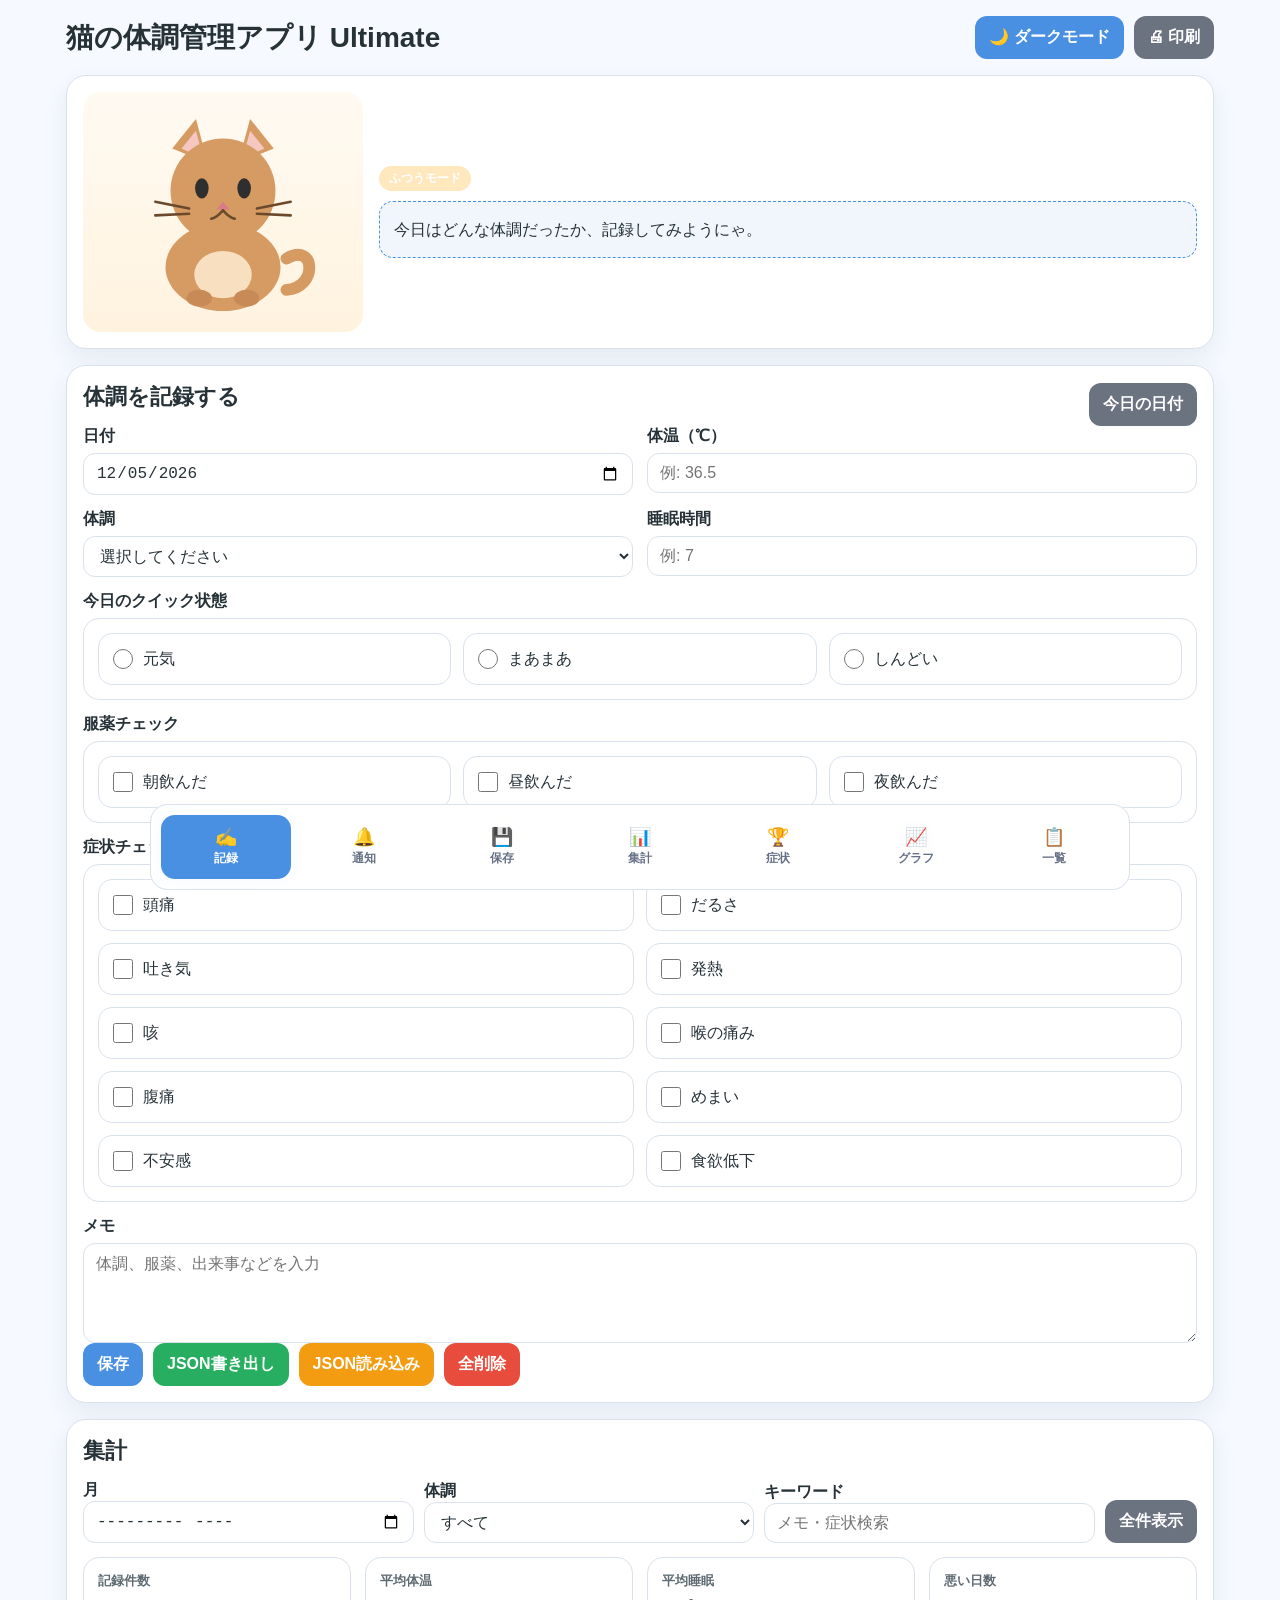
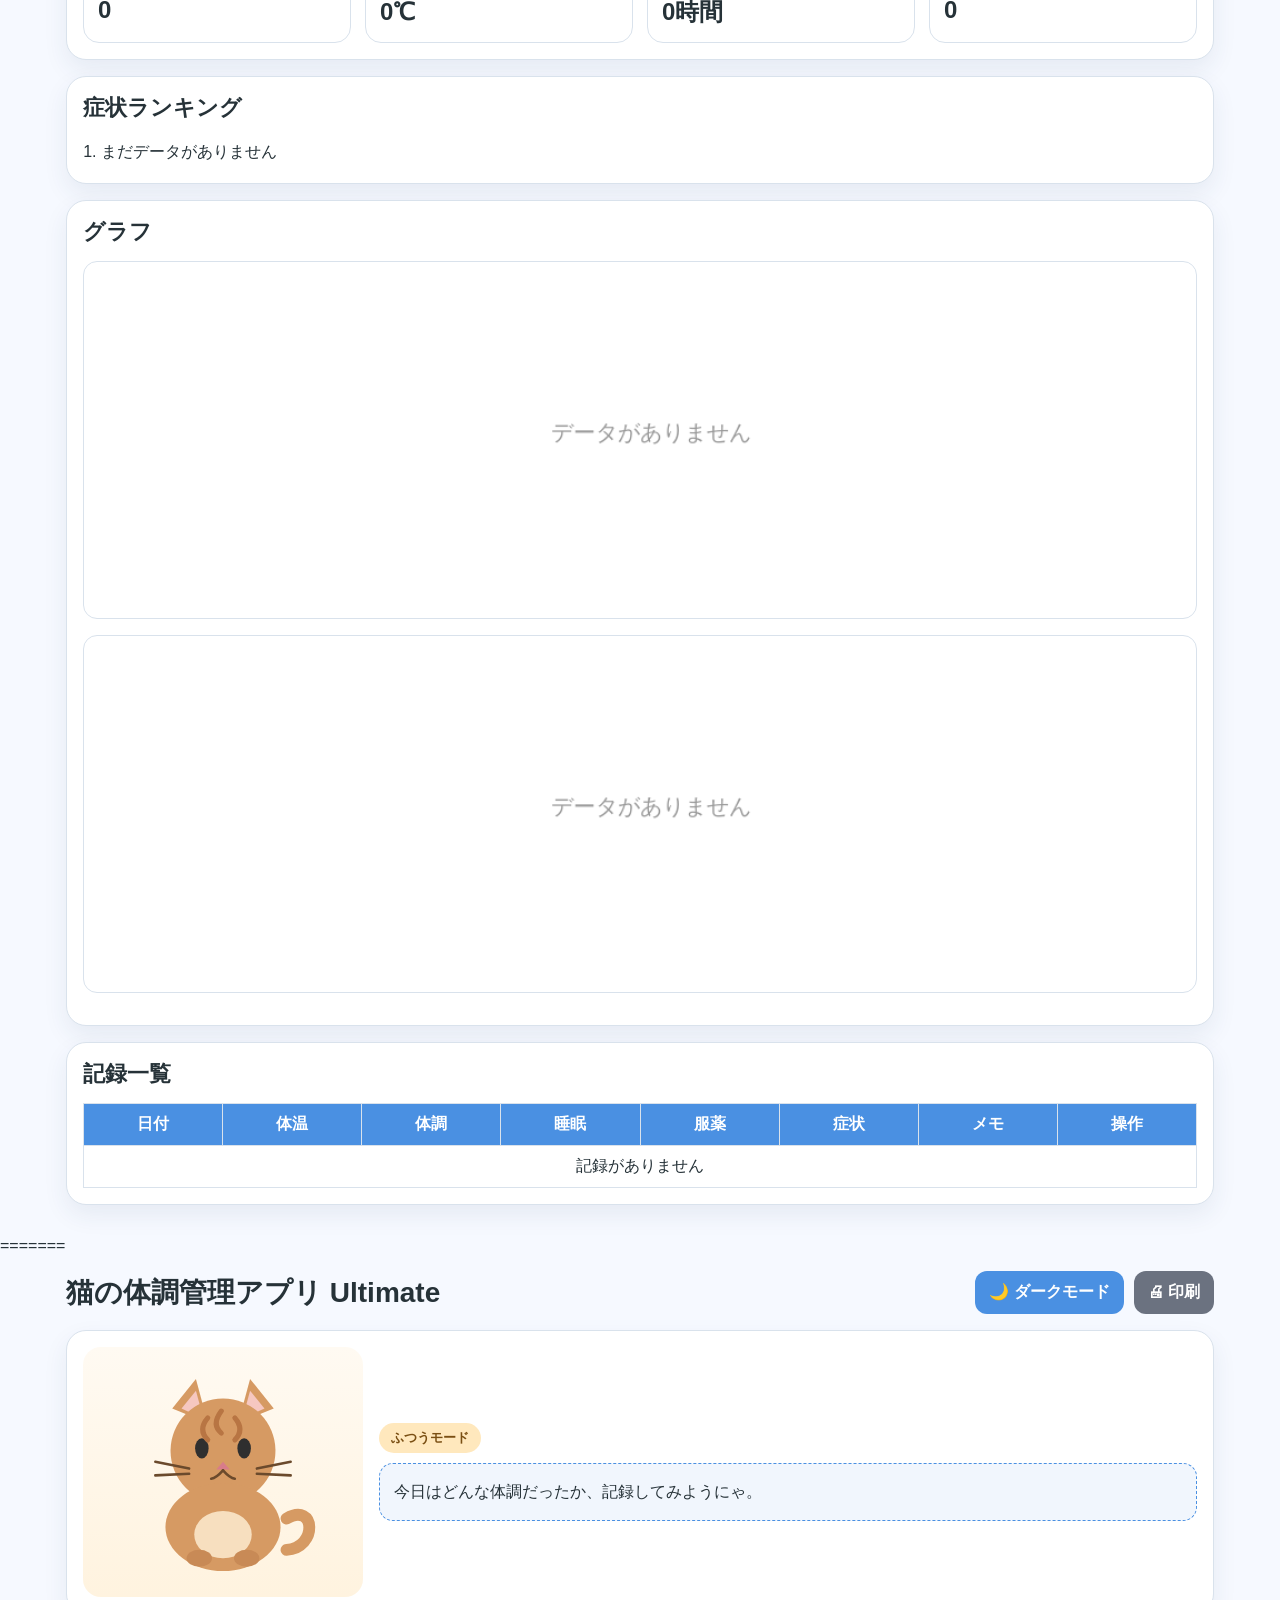
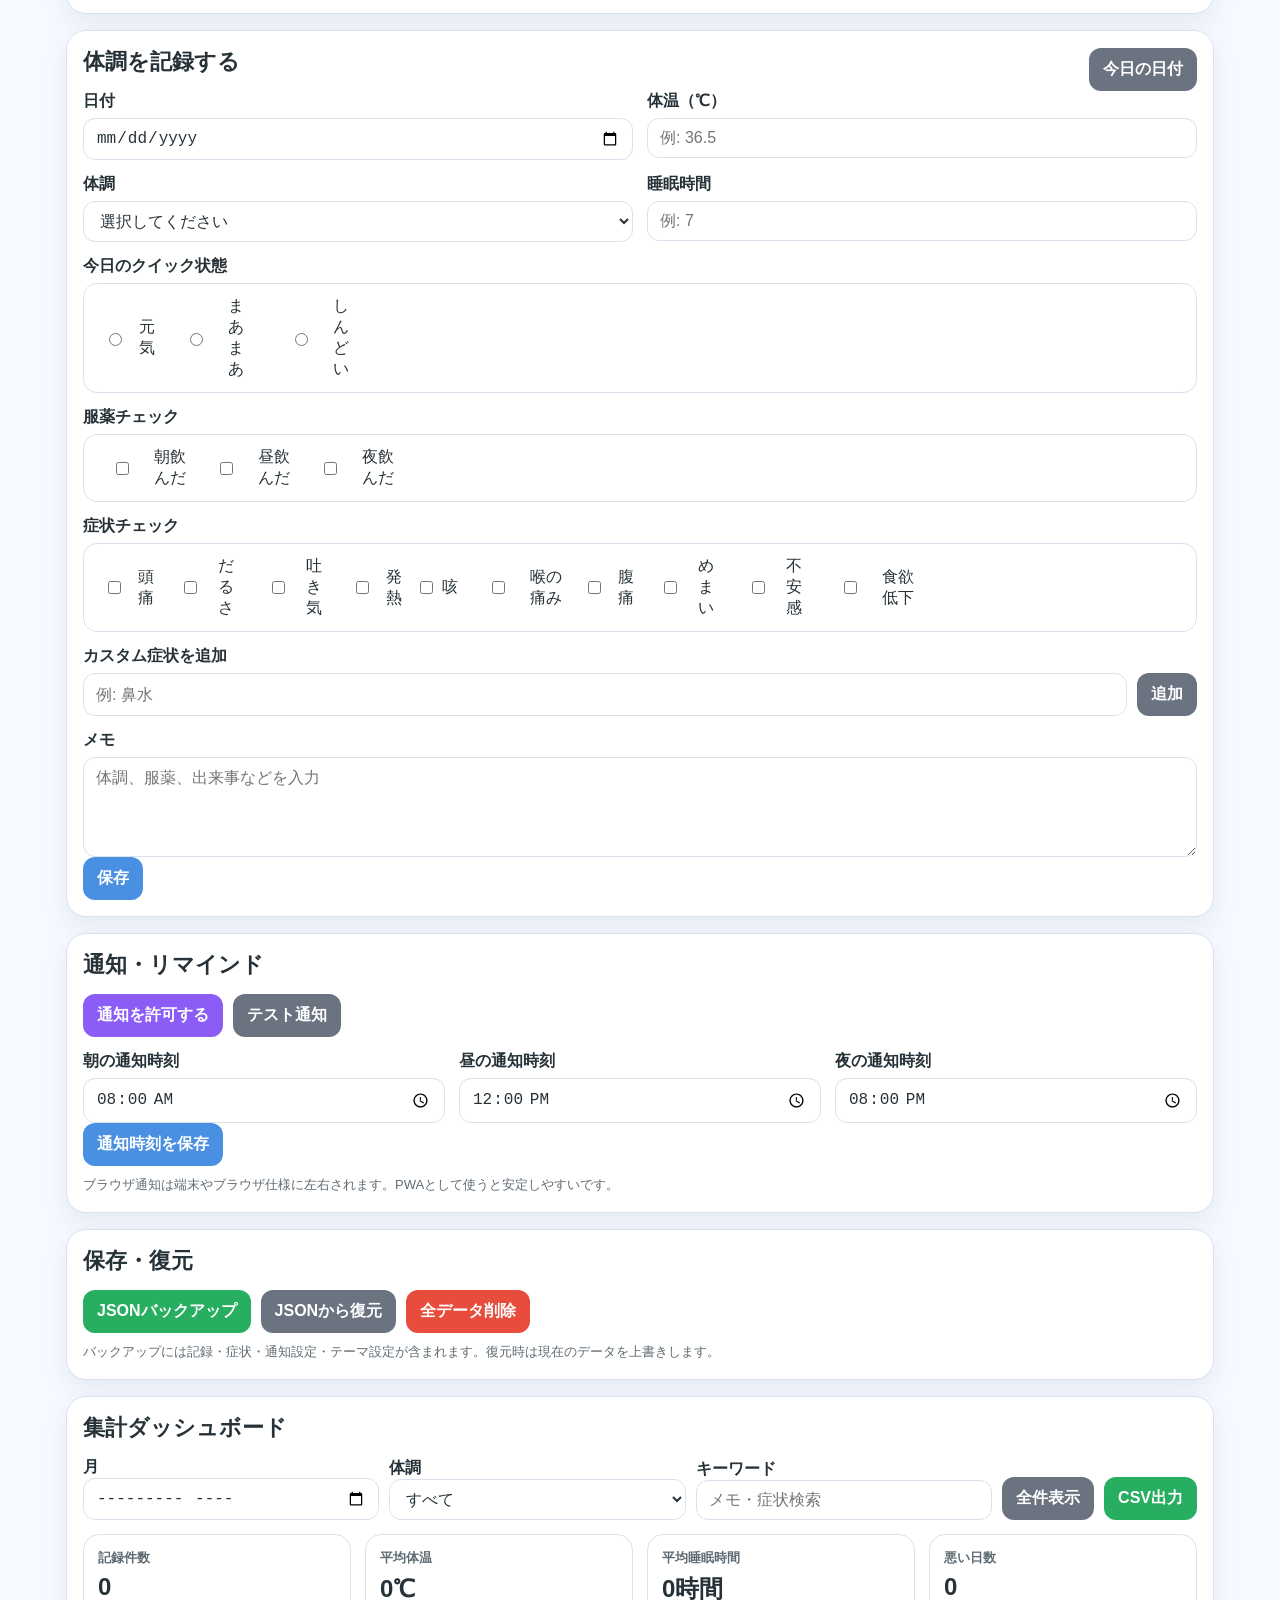
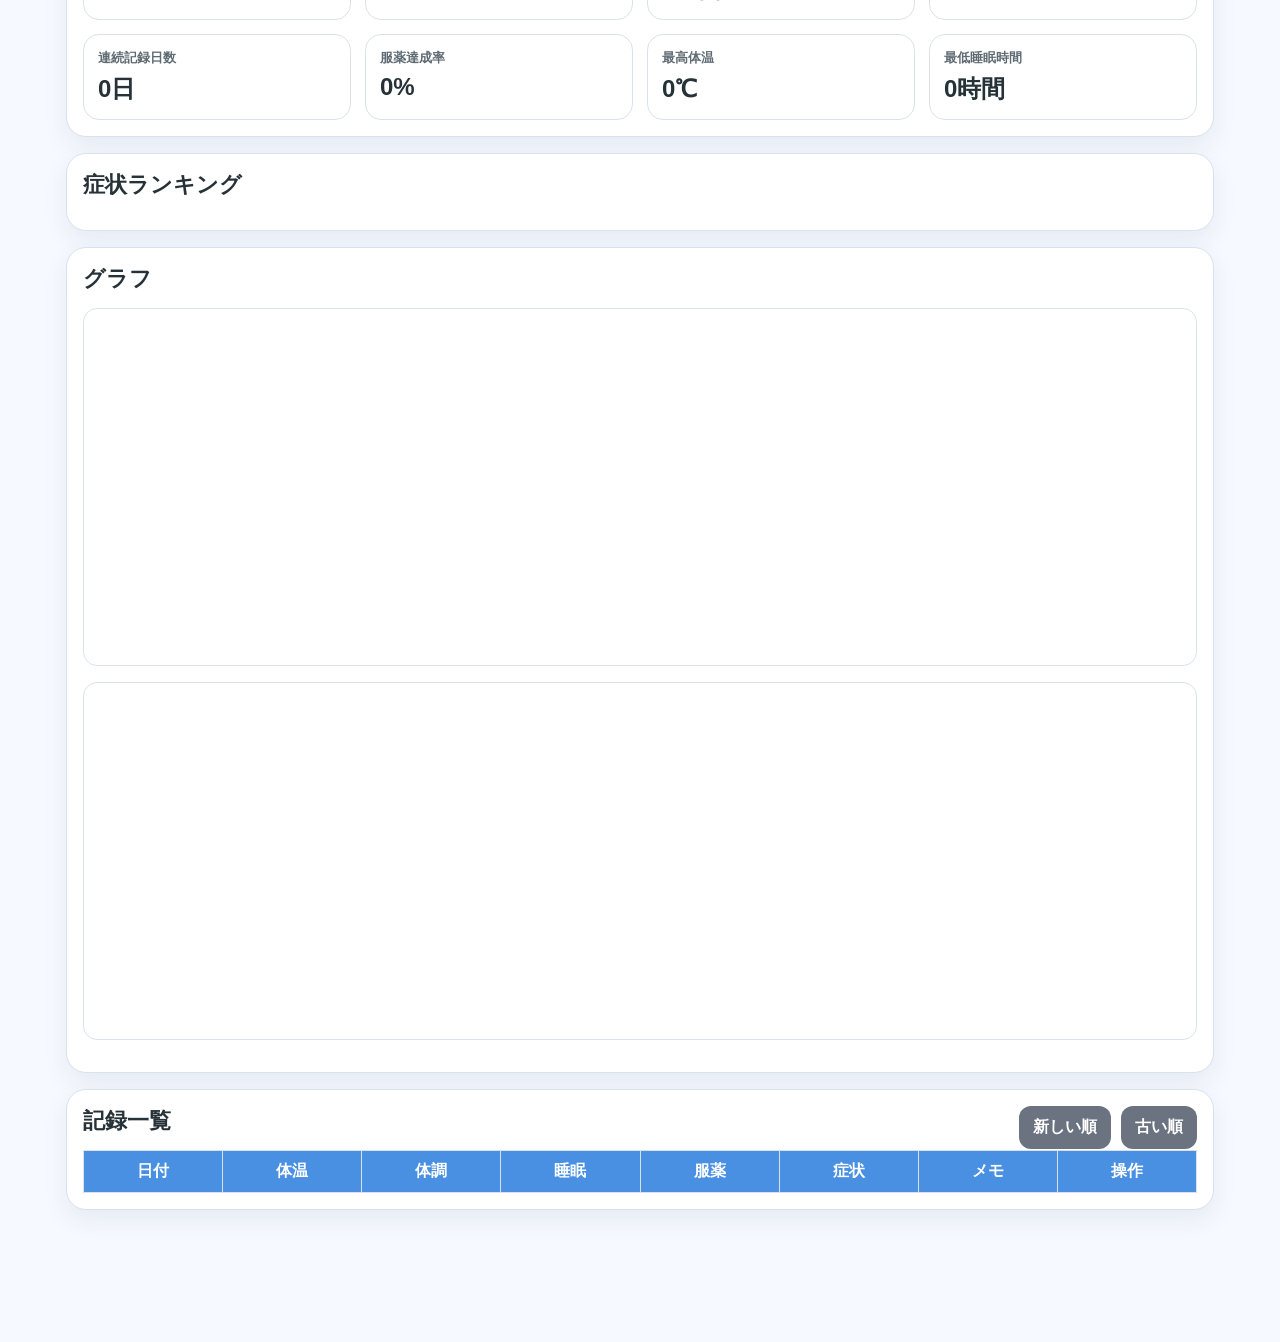
==== commit 20399c97: "fix: コンフリクト修正" ====
--- a/index.html
+++ b/index.html
@@ -1,4 +1,3 @@
-<<<<<<< HEAD
 <!DOCTYPE html>
 <html lang="ja">
 <head>
@@ -2561,5 +2560,4 @@
 window.deleteRecord = deleteRecord;
 </script>
 </body>
->>>>>>> 8fb81035d2740934d9b24fc12a9b083977e2e1e0
 </html>
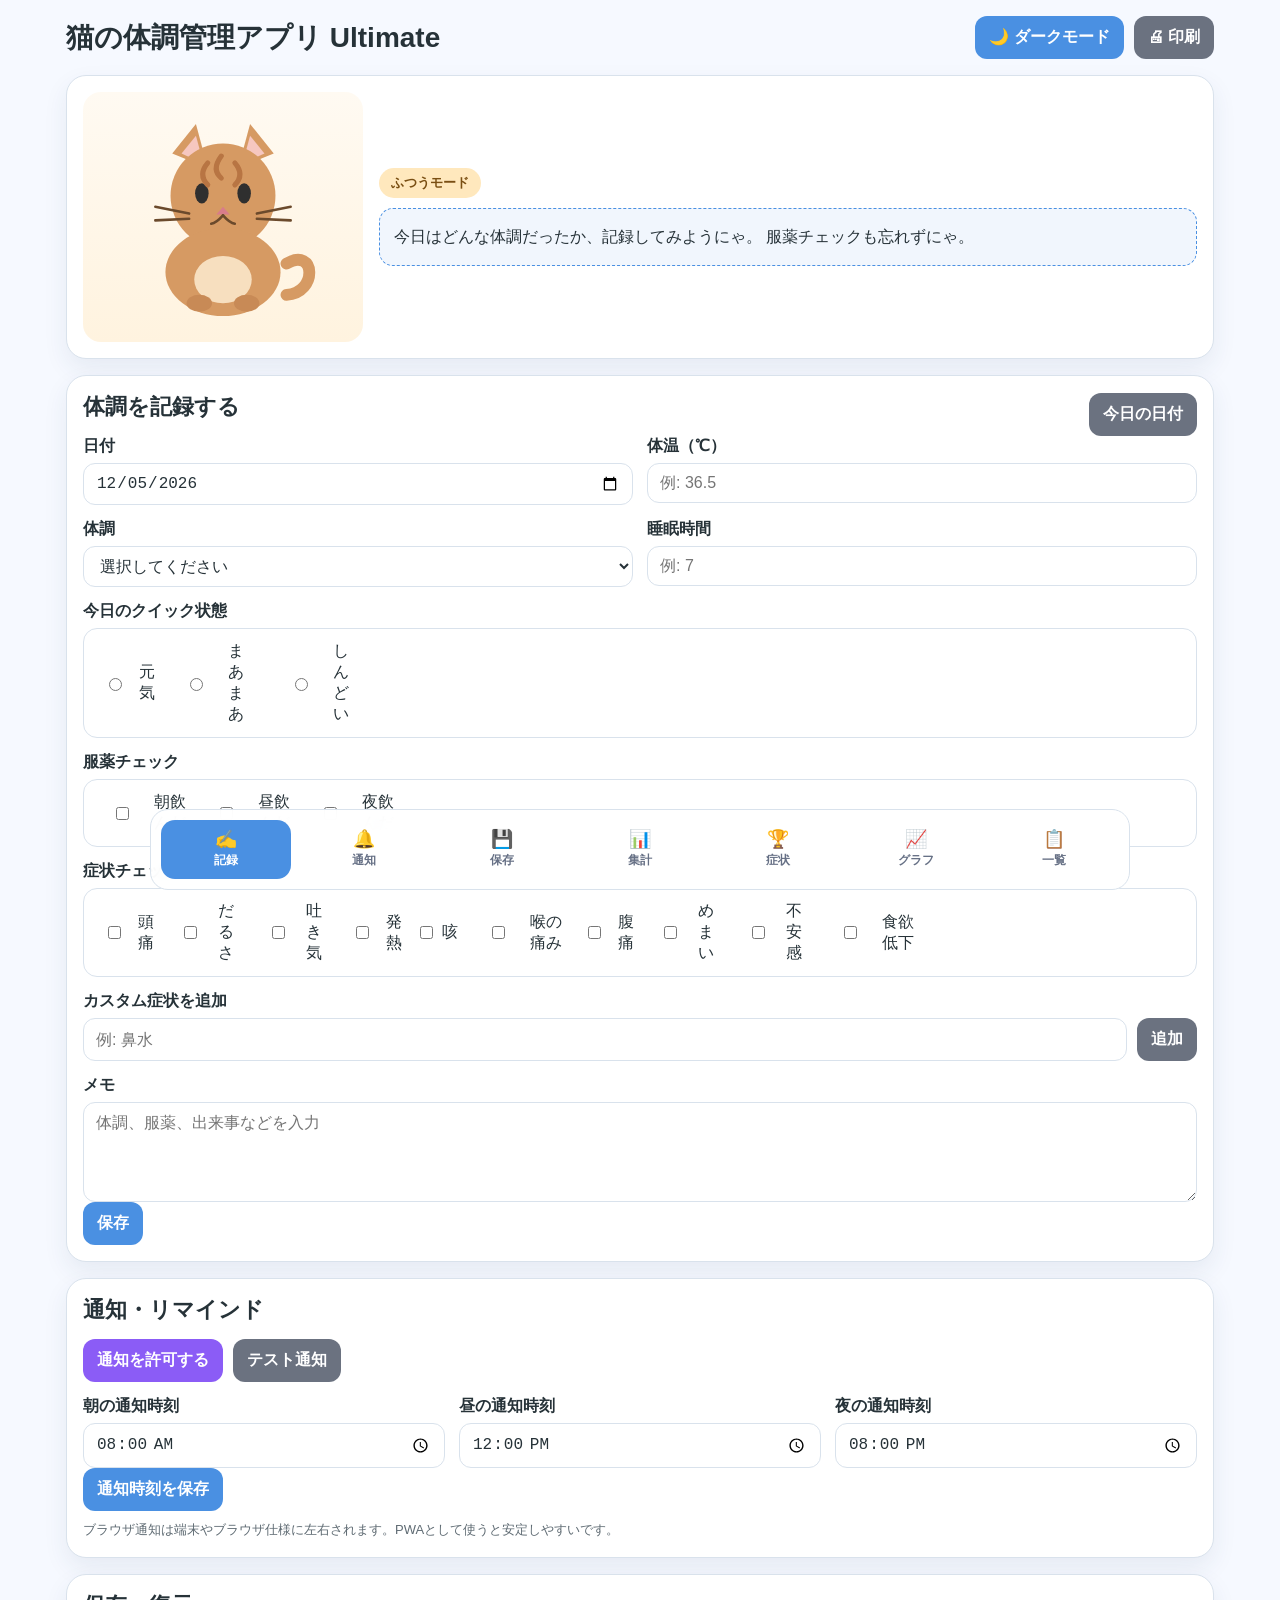
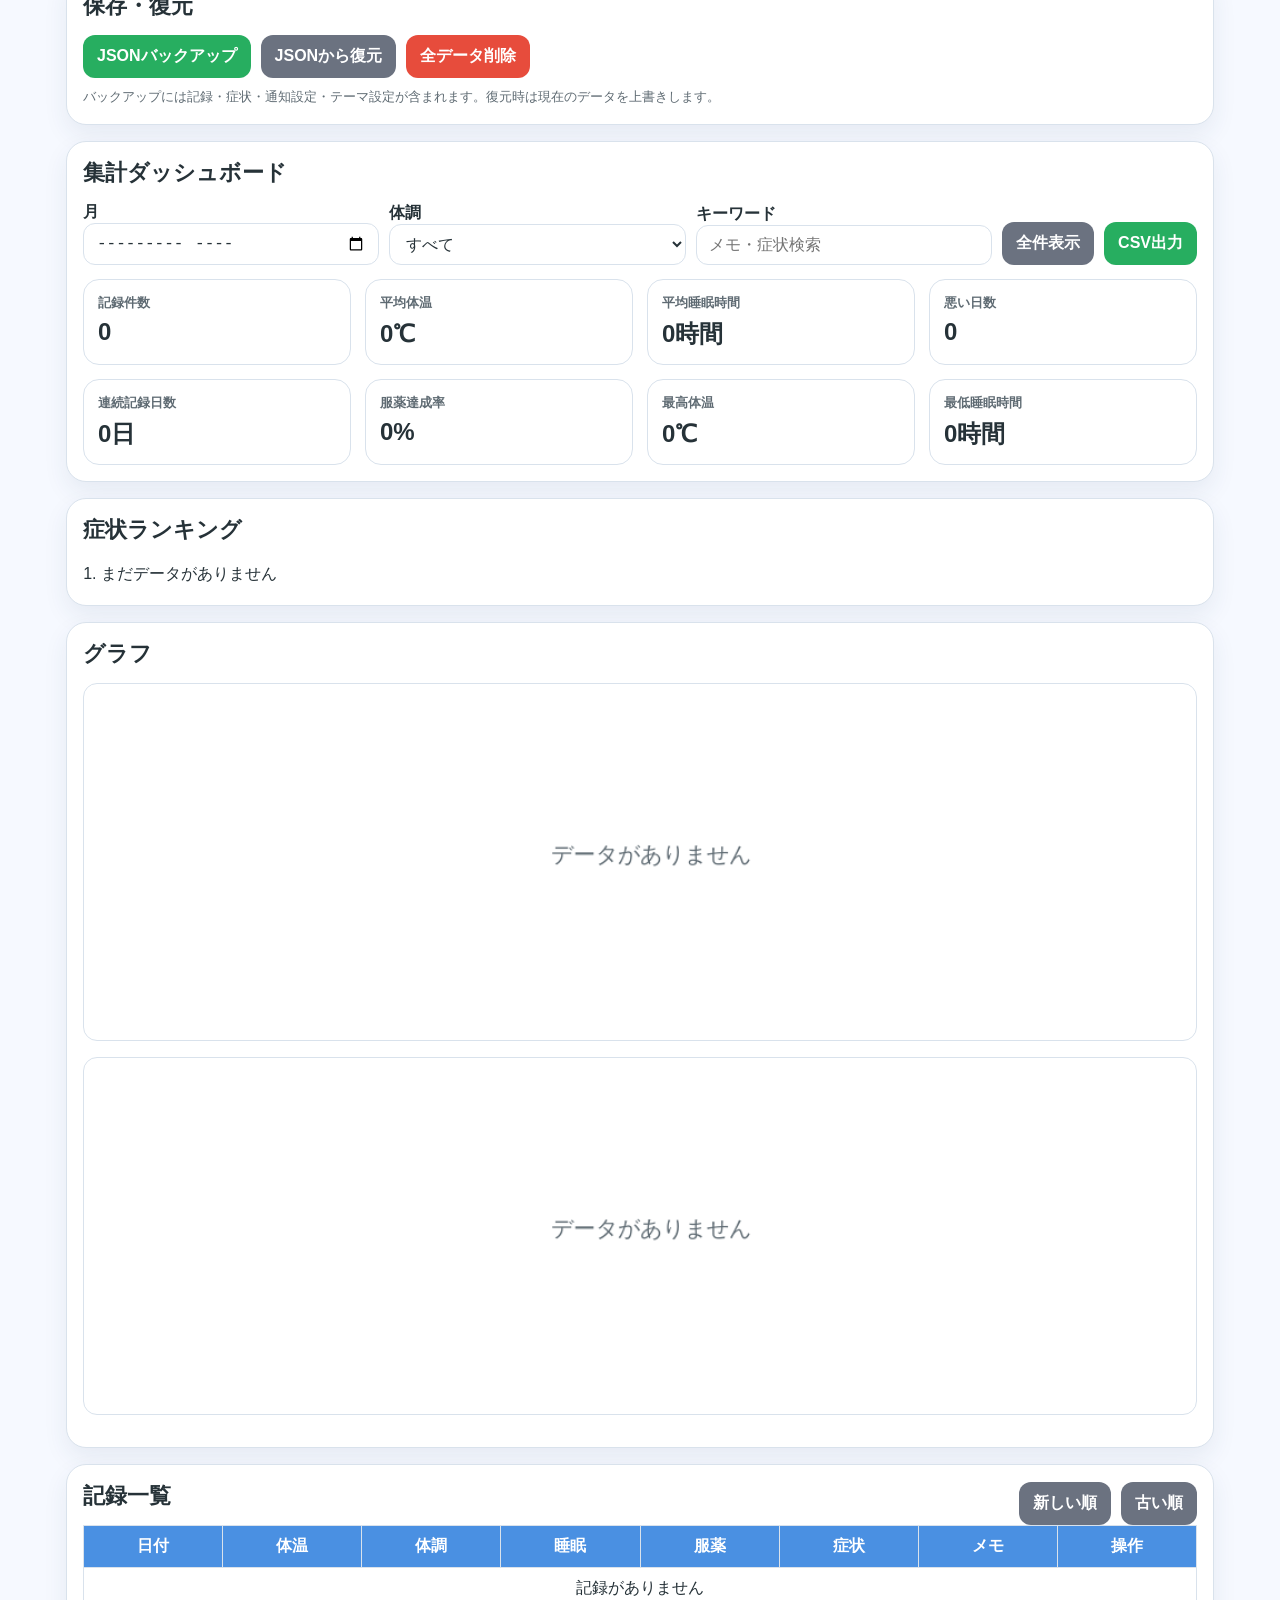
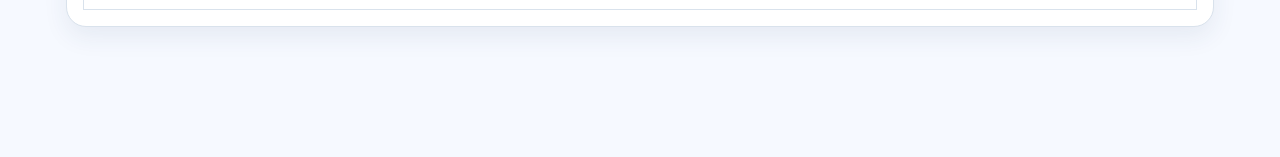
==== commit 96697c4c: "mobile fix final" ====
--- a/index.html
+++ b/index.html
@@ -1,1242 +1,3 @@
-<!DOCTYPE html>
-<html lang="ja">
-<head>
-<meta charset="UTF-8">
-<meta name="viewport" content="width=device-width, initial-scale=1.0">
-<title>猫の体調管理アプリ Ultimate</title>
-<link rel="manifest" href="manifest.json">
-<style>
-:root{
---bg:#f6f9ff;
---card:#ffffff;
---text:#263238;
---sub:#5f6b73;
---line:#d9e2ec;
---primary:#4a90e2;
---primary-strong:#2f6fc7;
---success:#22c55e;
---warning:#f59e0b;
---danger:#ef4444;
---shadow:0 10px 24px rgba(34,62,105,.08);
-}
-body.dark{
---bg:#0f1724;
---card:#1f2937;
---text:#f3f4f6;
---sub:#cbd5e1;
---line:#3e4a5d;
---primary:#60a5fa;
---primary-strong:#3b82f6;
---success:#22c55e;
---warning:#f59e0b;
---danger:#ef4444;
---shadow:0 10px 24px rgba(0,0,0,.28);
-}
-*{box-sizing:border-box}
-html{scroll-behavior:smooth}
-body{
-margin:0;
-font-family:"Hiragino Sans","Yu Gothic",sans-serif;
-background:var(--bg);
-color:var(--text);
-overflow-x:hidden;
-}
-.container{
-max-width:1100px;
-margin:0 auto;
-padding:16px;
-padding-bottom:170px;
-}
-.topbar{
-display:flex;
-justify-content:space-between;
-align-items:center;
-gap:12px;
-flex-wrap:wrap;
-margin-bottom:16px;
-}
-h1{margin:0;font-size:28px}
-h2{margin:0 0 12px;font-size:22px}
-.card{
-background:var(--card);
-border:1px solid var(--line);
-border-radius:20px;
-box-shadow:var(--shadow);
-padding:16px;
-margin-bottom:16px;
-}
-.hero{
-display:grid;
-grid-template-columns:260px 1fr;
-gap:16px;
-align-items:center;
-}
-.cat-box{
-min-height:240px;
-border-radius:18px;
-background:linear-gradient(180deg,#fffaf2 0%,#fff3df 100%);
-display:flex;
-justify-content:center;
-align-items:center;
-}
-body.dark .cat-box{
-background:linear-gradient(180deg,#2b3442 0%,#1f2937 100%);
-}
-.cat-svg{
-width:210px;
-height:auto;
-display:block;
-transform-origin:center bottom;
-}
-.jump{animation:jump .55s ease}
-@keyframes jump{
-0%{transform:translateY(0)}
-30%{transform:translateY(-18px)}
-60%{transform:translateY(0)}
-100%{transform:translateY(-4px)}
-}
-.face-part{transition:opacity .2s ease}
-.hidden-face{opacity:0;pointer-events:none}
-.blink{animation:blink 4s infinite;transform-origin:center center}
-@keyframes blink{
-0%,90%,100%{transform:scaleY(1)}
-95%{transform:scaleY(.08)}
-}
-.badge{
-display:inline-block;
-padding:6px 12px;
-border-radius:999px;
-background:#ffe8bd;
-color:#7a4f13;
-font-weight:700;
-font-size:13px;
-margin-bottom:10px;
-}
-body.dark .badge{
-background:#374151;
-color:#f9fafb;
-}
-.message{
-border:1px dashed var(--primary);
-background:rgba(74,144,226,.08);
-border-radius:14px;
-padding:14px;
-line-height:1.7;
-}
-.grid-2,.grid-3,.grid-4{
-display:grid;
-gap:14px;
-}
-.grid-2{grid-template-columns:repeat(2,1fr)}
-.grid-3{grid-template-columns:repeat(3,1fr)}
-.grid-4{grid-template-columns:repeat(4,1fr)}
-.full{grid-column:1 / -1}
-.form-group{display:flex;flex-direction:column}
-label{font-weight:700;margin-bottom:6px}
-input,select,textarea,button{font-size:16px}
-input,select,textarea{
-width:100%;
-padding:10px 12px;
-border-radius:12px;
-border:1px solid var(--line);
-background:var(--card);
-color:var(--text);
-}
-textarea{
-min-height:96px;
-resize:vertical;
-}
-.row{
-display:flex;
-flex-wrap:wrap;
-gap:10px;
-}
-.btn{
-border:none;
-border-radius:12px;
-padding:11px 14px;
-font-weight:700;
-cursor:pointer;
-}
-.btn-primary{background:var(--primary);color:#fff}
-.btn-primary:hover{background:var(--primary-strong)}
-.btn-secondary{background:#6b7280;color:#fff}
-.btn-success{background:var(--success);color:#fff}
-.btn-warning{background:var(--warning);color:#fff}
-.btn-danger{background:var(--danger);color:#fff}
-.summary{
-border:1px solid var(--line);
-border-radius:16px;
-padding:14px;
-}
-.summary strong{
-display:block;
-color:var(--sub);
-font-size:13px;
-margin-bottom:6px;
-}
-.summary span{
-font-size:24px;
-font-weight:700;
-}
-.filters{
-display:flex;
-flex-wrap:wrap;
-gap:10px;
-align-items:end;
-margin-bottom:14px;
-}
-.filters .item{
-min-width:170px;
-flex:1;
-}
-.table-wrap,.chart-wrap{
-overflow-x:auto;
--webkit-overflow-scrolling:touch;
-}
-table{
-width:100%;
-min-width:1000px;
-border-collapse:collapse;
-}
-th,td{
-border:1px solid var(--line);
-padding:10px;
-text-align:center;
-vertical-align:middle;
-}
-thead{
-background:var(--primary);
-color:#fff;
-}
-.row-good{background:rgba(34,197,94,.12)}
-.row-normal{background:rgba(245,158,11,.12)}
-.row-bad{background:rgba(239,68,68,.12)}
-.status{
-display:inline-block;
-padding:4px 10px;
-border-radius:999px;
-color:#fff;
-font-size:12px;
-font-weight:700;
-}
-.status-good{background:var(--success)}
-.status-normal{background:var(--warning)}
-.status-bad{background:var(--danger)}
-.actions{
-display:flex;
-flex-wrap:wrap;
-gap:8px;
-justify-content:center;
-}
-canvas{
-width:100%;
-max-width:100%;
-border:1px solid var(--line);
-border-radius:14px;
-margin-bottom:12px;
-background:transparent;
-}
-.list{
-margin:0;
-padding-left:18px;
-line-height:1.9;
-}
-.notice{
-color:var(--sub);
-font-size:13px;
-line-height:1.7;
-}
-.install-box{
-display:none;
-align-items:center;
-justify-content:space-between;
-gap:10px;
-padding:12px 14px;
-border-radius:14px;
-border:1px dashed var(--primary);
-background:rgba(74,144,226,.08);
-margin-bottom:16px;
-}
-.install-box.show{display:flex}
-.choice-wrap{
-border:1px solid var(--line);
-border-radius:16px;
-padding:14px;
-}
-.choice-grid{
-display:grid;
-grid-template-columns:repeat(3,minmax(0,1fr));
-gap:12px;
-}
-.choice-grid.cols-2{grid-template-columns:repeat(2,minmax(0,1fr))}
-.choice-item{
-min-width:0;
-}
-.choice-item label{
-display:flex;
-align-items:center;
-gap:10px;
-margin:0;
-padding:12px 14px;
-min-height:52px;
-border:1px solid var(--line);
-border-radius:14px;
-background:var(--card);
-font-weight:500;
-white-space:nowrap;
-writing-mode:horizontal-tb;
-text-orientation:mixed;
-line-height:1.35;
-}
-.choice-item input{
-width:20px;
-height:20px;
-margin:0;
-flex:0 0 auto;
-}
-.bottom-tabs{
-position:fixed;
-left:50%;
-bottom:10px;
-transform:translateX(-50%);
-width:min(96%,920px);
-display:grid;
-grid-template-columns:repeat(7,1fr);
-gap:8px;
-padding:10px;
-background:rgba(255,255,255,.96);
-border:1px solid var(--line);
-border-radius:20px;
-backdrop-filter:blur(10px);
--webkit-backdrop-filter:blur(10px);
-z-index:999;
-}
-body.dark .bottom-tabs{
-background:rgba(31,41,55,.96);
-}
-.tab-btn{
-border:none;
-border-radius:14px;
-background:transparent;
-color:var(--sub);
-padding:10px 6px;
-display:flex;
-flex-direction:column;
-align-items:center;
-justify-content:center;
-gap:4px;
-font-size:12px;
-font-weight:700;
-cursor:pointer;
-min-height:64px;
-}
-.tab-btn .icon{
-font-size:20px;
-line-height:1;
-}
-.tab-btn.active{
-background:var(--primary);
-color:#fff;
-}
-.section-title-row{
-display:flex;
-justify-content:space-between;
-gap:12px;
-align-items:center;
-flex-wrap:wrap;
-}
-@media (max-width:900px){
-.hero,.grid-2,.grid-3,.grid-4{grid-template-columns:1fr}
-}
-@media (max-width:768px){
-.container{
-padding:12px;
-padding-bottom:190px;
-}
-h1{font-size:24px}
-.hero{gap:12px}
-.cat-box{min-height:190px}
-.cat-svg{width:170px}
-.choice-grid,
-.choice-grid.cols-2{grid-template-columns:1fr}
-.choice-item label{
-min-height:50px;
-padding:10px 12px;
-font-size:15px;
-white-space:normal;
-word-break:keep-all;
-}
-.bottom-tabs{
-width:calc(100% - 14px);
-grid-template-columns:repeat(4,1fr);
-gap:6px;
-padding:8px;
-bottom:8px;
-}
-.tab-btn{
-min-height:58px;
-font-size:11px;
-}
-.tab-btn .icon{
-font-size:18px;
-}
-}
-@media (max-width:480px){
-.container{padding-bottom:200px}
-.topbar{align-items:stretch}
-.topbar .row{width:100%}
-.topbar .row .btn{flex:1}
-.choice-item label{font-size:14px}
-}
-</style>
-</head>
-<body>
-<div class="container">
-<div class="topbar">
-<h1>猫の体調管理アプリ Ultimate</h1>
-<div class="row">
-<button class="btn btn-primary" id="themeBtn" type="button">🌙 ダークモード</button>
-<button class="btn btn-secondary" id="printBtn" type="button">🖨 印刷</button>
-</div>
-</div>
-
-<div class="install-box" id="installBox">
-<div>ホーム画面に追加してアプリっぽく使えます。</div>
-<button class="btn btn-primary" id="installBtn" type="button">インストール</button>
-</div>
-
-<section class="card hero">
-<div class="cat-box">
-<svg class="cat-svg" viewBox="0 0 260 260" xmlns="http://www.w3.org/2000/svg" aria-label="猫のイラスト">
-<path d="M205 185 C240 165, 242 220, 205 222" fill="none" stroke="#d69a63" stroke-width="14" stroke-linecap="round"/>
-<polygon points="70,55 98,20 112,72" fill="#d69a63"/>
-<polygon points="148,72 162,20 190,55" fill="#d69a63"/>
-<polygon points="81,55 98,34 107,67" fill="#f6c7c0"/>
-<polygon points="153,67 162,34 179,55" fill="#f6c7c0"/>
-<circle cx="130" cy="105" r="62" fill="#d69a63"/>
-<circle cx="108" cy="97" r="2.2" fill="#ffffff"/>
-<circle cx="158" cy="97" r="2.2" fill="#ffffff"/>
-
-<g id="face-normal-eyes" class="face-part blink">
-<ellipse cx="105" cy="102" rx="8" ry="12" fill="#2f2f2f"/>
-<ellipse cx="155" cy="102" rx="8" ry="12" fill="#2f2f2f"/>
-</g>
-
-<g id="face-good-eyes" class="face-part hidden-face blink">
-<path d="M95 103 Q105 92 115 103" fill="none" stroke="#2f2f2f" stroke-width="4" stroke-linecap="round"/>
-<path d="M145 103 Q155 92 165 103" fill="none" stroke="#2f2f2f" stroke-width="4" stroke-linecap="round"/>
-</g>
-
-<g id="face-bad-eyes" class="face-part hidden-face blink">
-<path d="M95 97 Q105 107 115 97" fill="none" stroke="#2f2f2f" stroke-width="4" stroke-linecap="round"/>
-<path d="M145 97 Q155 107 165 97" fill="none" stroke="#2f2f2f" stroke-width="4" stroke-linecap="round"/>
-</g>
-
-<g id="face-fever-eyes" class="face-part hidden-face">
-<line x1="96" y1="101" x2="114" y2="105" stroke="#2f2f2f" stroke-width="4" stroke-linecap="round"/>
-<line x1="146" y1="105" x2="164" y2="101" stroke="#2f2f2f" stroke-width="4" stroke-linecap="round"/>
-</g>
-
-<polygon points="130,118 122,127 138,127" fill="#d87c8a"/>
-
-<g id="mouth-normal" class="face-part">
-<path d="M130 128 Q122 137 116 138" fill="none" stroke="#6b4a2c" stroke-width="3" stroke-linecap="round"/>
-<path d="M130 128 Q138 137 144 138" fill="none" stroke="#6b4a2c" stroke-width="3" stroke-linecap="round"/>
-</g>
-
-<g id="mouth-good" class="face-part hidden-face">
-<path d="M114 132 Q130 147 146 132" fill="none" stroke="#6b4a2c" stroke-width="4" stroke-linecap="round"/>
-</g>
-
-<g id="mouth-bad" class="face-part hidden-face">
-<path d="M116 142 Q130 129 144 142" fill="none" stroke="#6b4a2c" stroke-width="4" stroke-linecap="round"/>
-</g>
-
-<g id="mouth-fever" class="face-part hidden-face">
-<ellipse cx="130" cy="138" rx="8" ry="10" fill="#6b4a2c"/>
-</g>
-
-<g id="fever-sweat" class="face-part hidden-face">
-<path d="M176 78 C182 66, 192 78, 184 90 C180 95, 172 90, 176 78Z" fill="#7ec8ff"/>
-</g>
-
-<line x1="90" y1="126" x2="50" y2="118" stroke="#6b4a2c" stroke-width="3" stroke-linecap="round"/>
-<line x1="90" y1="132" x2="50" y2="134" stroke="#6b4a2c" stroke-width="3" stroke-linecap="round"/>
-<line x1="170" y1="126" x2="210" y2="118" stroke="#6b4a2c" stroke-width="3" stroke-linecap="round"/>
-<line x1="170" y1="132" x2="210" y2="134" stroke="#6b4a2c" stroke-width="3" stroke-linecap="round"/>
-
-<ellipse cx="130" cy="195" rx="68" ry="52" fill="#d69a63"/>
-<ellipse cx="130" cy="204" rx="34" ry="28" fill="#f7dfbf"/>
-<ellipse cx="102" cy="232" rx="15" ry="10" fill="#c88a56"/>
-<ellipse cx="158" cy="232" rx="15" ry="10" fill="#c88a56"/>
-</svg>
-</div>
-
-<div>
-<div class="badge" id="catStatus">ふつうモード</div>
-<div class="message" id="catMessage">今日はどんな体調だったか、記録してみようにゃ。</div>
-</div>
-</section>
-
-<section class="card" id="section-form">
-<div class="section-title-row">
-<h2 id="formTitle">体調を記録する</h2>
-<button class="btn btn-secondary" id="todayBtn" type="button">今日の日付</button>
-</div>
-
-<div class="grid-2">
-<div class="form-group">
-<label for="date">日付</label>
-<input type="date" id="date">
-</div>
-
-<div class="form-group">
-<label for="temperature">体温（℃）</label>
-<input type="number" id="temperature" step="0.1" placeholder="例: 36.5">
-</div>
-
-<div class="form-group">
-<label for="condition">体調</label>
-<select id="condition">
-<option value="">選択してください</option>
-<option value="良い">良い</option>
-<option value="普通">普通</option>
-<option value="悪い">悪い</option>
-</select>
-</div>
-
-<div class="form-group">
-<label for="sleep">睡眠時間</label>
-<input type="number" id="sleep" step="0.1" placeholder="例: 7">
-</div>
-
-<div class="form-group full">
-<label>今日のクイック状態</label>
-<div class="choice-wrap">
-<div class="choice-grid">
-<div class="choice-item">
-<label><input type="radio" name="quickCondition" value="良い"> 元気</label>
-</div>
-<div class="choice-item">
-<label><input type="radio" name="quickCondition" value="普通"> まあまあ</label>
-</div>
-<div class="choice-item">
-<label><input type="radio" name="quickCondition" value="悪い"> しんどい</label>
-</div>
-</div>
-</div>
-</div>
-
-<div class="form-group full">
-<label>服薬チェック</label>
-<div class="choice-wrap">
-<div class="choice-grid">
-<div class="choice-item">
-<label><input type="checkbox" id="morningMed"> 朝飲んだ</label>
-</div>
-<div class="choice-item">
-<label><input type="checkbox" id="noonMed"> 昼飲んだ</label>
-</div>
-<div class="choice-item">
-<label><input type="checkbox" id="nightMed"> 夜飲んだ</label>
-</div>
-</div>
-</div>
-</div>
-
-<div class="form-group full">
-<label>症状チェック</label>
-<div class="choice-wrap">
-<div class="choice-grid cols-2" id="symptomBox">
-<div class="choice-item"><label><input type="checkbox" value="頭痛"> 頭痛</label></div>
-<div class="choice-item"><label><input type="checkbox" value="だるさ"> だるさ</label></div>
-<div class="choice-item"><label><input type="checkbox" value="吐き気"> 吐き気</label></div>
-<div class="choice-item"><label><input type="checkbox" value="発熱"> 発熱</label></div>
-<div class="choice-item"><label><input type="checkbox" value="咳"> 咳</label></div>
-<div class="choice-item"><label><input type="checkbox" value="喉の痛み"> 喉の痛み</label></div>
-<div class="choice-item"><label><input type="checkbox" value="腹痛"> 腹痛</label></div>
-<div class="choice-item"><label><input type="checkbox" value="めまい"> めまい</label></div>
-<div class="choice-item"><label><input type="checkbox" value="不安感"> 不安感</label></div>
-<div class="choice-item"><label><input type="checkbox" value="食欲低下"> 食欲低下</label></div>
-</div>
-</div>
-</div>
-
-<div class="form-group full">
-<label for="memo">メモ</label>
-<textarea id="memo" placeholder="体調、服薬、出来事などを入力"></textarea>
-</div>
-</div>
-
-<div class="row">
-<button class="btn btn-primary" id="saveBtn" type="button">保存</button>
-<button class="btn btn-secondary" id="cancelEditBtn" type="button" style="display:none;">編集をキャンセル</button>
-<button class="btn btn-success" id="exportBtn" type="button">JSON書き出し</button>
-<button class="btn btn-warning" id="importBtn" type="button">JSON読み込み</button>
-<button class="btn btn-danger" id="clearBtn" type="button">全削除</button>
-<input type="file" id="importFile" accept=".json,application/json" style="display:none;">
-</div>
-</section>
-
-<section class="card" id="section-summary">
-<h2>集計</h2>
-
-<div class="filters">
-<div class="item">
-<label for="monthFilter">月</label>
-<input type="month" id="monthFilter">
-</div>
-<div class="item">
-<label for="conditionFilter">体調</label>
-<select id="conditionFilter">
-<option value="">すべて</option>
-<option value="良い">良い</option>
-<option value="普通">普通</option>
-<option value="悪い">悪い</option>
-</select>
-</div>
-<div class="item">
-<label for="keywordFilter">キーワード</label>
-<input type="text" id="keywordFilter" placeholder="メモ・症状検索">
-</div>
-<div class="row">
-<button class="btn btn-secondary" id="showAllBtn" type="button">全件表示</button>
-</div>
-</div>
-
-<div class="grid-4">
-<div class="summary"><strong>記録件数</strong><span id="totalCount">0</span></div>
-<div class="summary"><strong>平均体温</strong><span id="avgTemp">0℃</span></div>
-<div class="summary"><strong>平均睡眠</strong><span id="avgSleep">0時間</span></div>
-<div class="summary"><strong>悪い日数</strong><span id="badCount">0</span></div>
-</div>
-</section>
-
-<section class="card" id="section-ranking">
-<h2>症状ランキング</h2>
-<ol id="symptomRanking" class="list"></ol>
-</section>
-
-<section class="card" id="section-chart">
-<h2>グラフ</h2>
-<div class="chart-wrap">
-<canvas id="tempChart" width="1000" height="320"></canvas>
-<canvas id="sleepChart" width="1000" height="320"></canvas>
-</div>
-</section>
-
-<section class="card" id="section-list">
-<h2>記録一覧</h2>
-<div class="table-wrap">
-<table>
-<thead>
-<tr>
-<th>日付</th>
-<th>体温</th>
-<th>体調</th>
-<th>睡眠</th>
-<th>服薬</th>
-<th>症状</th>
-<th>メモ</th>
-<th>操作</th>
-</tr>
-</thead>
-<tbody id="recordList"></tbody>
-</table>
-</div>
-</section>
-</div>
-
-<nav class="bottom-tabs">
-<button class="tab-btn active" type="button" data-target="section-form">
-<span class="icon">✍️</span>
-<span>記録</span>
-</button>
-<button class="tab-btn" type="button" data-target="section-summary">
-<span class="icon">📊</span>
-<span>集計</span>
-</button>
-<button class="tab-btn" type="button" data-target="section-ranking">
-<span class="icon">🏆</span>
-<span>症状</span>
-</button>
-<button class="tab-btn" type="button" data-target="section-chart">
-<span class="icon">📈</span>
-<span>グラフ</span>
-</button>
-<button class="tab-btn" type="button" data-target="section-list">
-<span class="icon">📋</span>
-<span>一覧</span>
-</button>
-<button class="tab-btn" type="button" id="exportTabBtn">
-<span class="icon">💾</span>
-<span>保存</span>
-</button>
-<button class="tab-btn" type="button" id="importTabBtn">
-<span class="icon">📂</span>
-<span>読込</span>
-</button>
-</nav>
-
-<script>
-const STORAGE_KEY = "cat-health-complete-html";
-const THEME_KEY = "cat-health-theme";
-const dateInput = document.getElementById("date");
-const temperatureInput = document.getElementById("temperature");
-const conditionInput = document.getElementById("condition");
-const sleepInput = document.getElementById("sleep");
-const memoInput = document.getElementById("memo");
-const morningMedInput = document.getElementById("morningMed");
-const noonMedInput = document.getElementById("noonMed");
-const nightMedInput = document.getElementById("nightMed");
-const symptomBox = document.getElementById("symptomBox");
-const saveBtn = document.getElementById("saveBtn");
-const cancelEditBtn = document.getElementById("cancelEditBtn");
-const todayBtn = document.getElementById("todayBtn");
-const exportBtn = document.getElementById("exportBtn");
-const importBtn = document.getElementById("importBtn");
-const clearBtn = document.getElementById("clearBtn");
-const importFile = document.getElementById("importFile");
-const monthFilter = document.getElementById("monthFilter");
-const conditionFilter = document.getElementById("conditionFilter");
-const keywordFilter = document.getElementById("keywordFilter");
-const showAllBtn = document.getElementById("showAllBtn");
-const totalCountEl = document.getElementById("totalCount");
-const avgTempEl = document.getElementById("avgTemp");
-const avgSleepEl = document.getElementById("avgSleep");
-const badCountEl = document.getElementById("badCount");
-const recordList = document.getElementById("recordList");
-const symptomRankingEl = document.getElementById("symptomRanking");
-const catStatusEl = document.getElementById("catStatus");
-const catMessageEl = document.getElementById("catMessage");
-const themeBtn = document.getElementById("themeBtn");
-const printBtn = document.getElementById("printBtn");
-const tempCanvas = document.getElementById("tempChart");
-const sleepCanvas = document.getElementById("sleepChart");
-const tempCtx = tempCanvas.getContext("2d");
-const sleepCtx = sleepCanvas.getContext("2d");
-const installBox = document.getElementById("installBox");
-const installBtn = document.getElementById("installBtn");
-let deferredPrompt = null;
-let records = JSON.parse(localStorage.getItem(STORAGE_KEY) || "[]");
-let editId = null;
-
-function getTodayString(){
-return new Date().toISOString().split("T")[0];
-}
-
-function setToday(){
-dateInput.value = getTodayString();
-}
-
-function escapeHtml(text){
-return String(text)
-.replace(/&/g,"&amp;")
-.replace(/</g,"&lt;")
-.replace(/>/g,"&gt;")
-.replace(/"/g,"&quot;")
-.replace(/'/g,"&#039;");
-}
-
-function saveRecords(){
-localStorage.setItem(STORAGE_KEY, JSON.stringify(records));
-}
-
-function getSelectedSymptoms(){
-return [...symptomBox.querySelectorAll('input[type="checkbox"]:checked')].map(x => x.value);
-}
-
-function setSelectedSymptoms(symptoms){
-symptomBox.querySelectorAll('input[type="checkbox"]').forEach(cb => {
-cb.checked = symptoms.includes(cb.value);
-});
-}
-
-function hideAllFaces(){
-[
-"face-normal-eyes","face-good-eyes","face-bad-eyes","face-fever-eyes",
-"mouth-normal","mouth-good","mouth-bad","mouth-fever","fever-sweat"
-].forEach(id => document.getElementById(id).classList.add("hidden-face"));
-}
-
-function showFace(mode){
-hideAllFaces();
-if(mode === "good"){
-document.getElementById("face-good-eyes").classList.remove("hidden-face");
-document.getElementById("mouth-good").classList.remove("hidden-face");
-}else if(mode === "bad"){
-document.getElementById("face-bad-eyes").classList.remove("hidden-face");
-document.getElementById("mouth-bad").classList.remove("hidden-face");
-}else if(mode === "fever"){
-document.getElementById("face-fever-eyes").classList.remove("hidden-face");
-document.getElementById("mouth-fever").classList.remove("hidden-face");
-document.getElementById("fever-sweat").classList.remove("hidden-face");
-}else{
-document.getElementById("face-normal-eyes").classList.remove("hidden-face");
-document.getElementById("mouth-normal").classList.remove("hidden-face");
-}
-}
-
-function updateCatMessage(){
-const condition = conditionInput.value;
-const temp = Number(temperatureInput.value);
-const sleep = Number(sleepInput.value);
-const symptoms = getSelectedSymptoms();
-
-let mode = "normal";
-let status = "ふつうモード";
-let message = "今日はどんな体調だったか、記録してみようにゃ。";
-
-if(condition === "良い"){
-mode = "good";
-status = "ごきげんモード";
-message = "いい感じにゃ。無理しすぎず、この調子でいくにゃ。";
-}else if(condition === "普通"){
-mode = "normal";
-status = "ふつうモード";
-message = "ふつうの日も大事にゃ。少しずつ整えていくにゃ。";
-}else if(condition === "悪い"){
-mode = "bad";
-status = "しょんぼりモード";
-message = "しんどい日はがんばりすぎ禁止にゃ。休息優先にゃ。";
-}
-
-if(!isNaN(temp) && temp >= 37.5){
-mode = "fever";
-status = "ぐったりモード";
-message = "熱が高めにゃ。今日はゆっくり休むにゃ。";
-}else if(!isNaN(sleep) && sleep > 0 && sleep < 5){
-mode = "bad";
-status = "ねむねむモード";
-message = "睡眠が少なめにゃ。今日は早めに休めるといいにゃ。";
-}else if(symptoms.length >= 3){
-mode = "bad";
-status = "注意モード";
-message = "症状が多めにゃ。予定を詰めすぎない方がよさそうにゃ。";
-}
-
-catStatusEl.textContent = status;
-catMessageEl.textContent = message;
-showFace(mode);
-}
-
-function resetQuickCondition(){
-document.querySelectorAll('input[name="quickCondition"]').forEach(r => r.checked = false);
-}
-
-function resetForm(){
-setToday();
-temperatureInput.value = "";
-conditionInput.value = "";
-sleepInput.value = "";
-memoInput.value = "";
-morningMedInput.checked = false;
-noonMedInput.checked = false;
-nightMedInput.checked = false;
-setSelectedSymptoms([]);
-resetQuickCondition();
-editId = null;
-document.getElementById("formTitle").textContent = "体調を記録する";
-saveBtn.textContent = "保存";
-cancelEditBtn.style.display = "none";
-updateCatMessage();
-}
-
-function saveRecord(){
-const date = dateInput.value;
-const temperature = temperatureInput.value;
-const condition = conditionInput.value;
-const sleep = sleepInput.value;
-const memo = memoInput.value.trim();
-
-if(!date || !temperature || !condition || !sleep){
-alert("日付・体温・体調・睡眠時間は必須です。");
-return;
-}
-
-const item = {
-id: editId || Date.now(),
-date,
-temperature: Number(temperature).toFixed(1),
-condition,
-sleep: Number(sleep).toFixed(1),
-morningMed: morningMedInput.checked,
-noonMed: noonMedInput.checked,
-nightMed: nightMedInput.checked,
-symptoms: getSelectedSymptoms(),
-memo
-};
-
-if(editId){
-const idx = records.findIndex(x => x.id === editId);
-if(idx !== -1) records[idx] = item;
-}else{
-records.push(item);
-}
-
-records.sort((a,b) => b.date.localeCompare(a.date));
-saveRecords();
-resetForm();
-renderAll();
-
-const cat = document.querySelector(".cat-svg");
-cat.classList.remove("jump");
-void cat.offsetWidth;
-cat.classList.add("jump");
-}
-
-function editRecord(id){
-const item = records.find(x => x.id === id);
-if(!item) return;
-
-editId = id;
-dateInput.value = item.date;
-temperatureInput.value = item.temperature;
-conditionInput.value = item.condition;
-sleepInput.value = item.sleep;
-memoInput.value = item.memo || "";
-morningMedInput.checked = !!item.morningMed;
-noonMedInput.checked = !!item.noonMed;
-nightMedInput.checked = !!item.nightMed;
-setSelectedSymptoms(item.symptoms || []);
-resetQuickCondition();
-
-if(item.condition){
-const quick = document.querySelector(`input[name="quickCondition"][value="${item.condition}"]`);
-if(quick) quick.checked = true;
-}
-
-document.getElementById("formTitle").textContent = "記録を編集する";
-saveBtn.textContent = "更新";
-cancelEditBtn.style.display = "inline-block";
-updateCatMessage();
-document.getElementById("section-form").scrollIntoView({behavior:"smooth",block:"start"});
-}
-
-function deleteRecord(id){
-if(!confirm("この記録を削除しますか？")) return;
-records = records.filter(x => x.id !== id);
-saveRecords();
-renderAll();
-}
-
-function getFilteredRecords(){
-let list = [...records];
-
-if(monthFilter.value) list = list.filter(x => x.date.startsWith(monthFilter.value));
-if(conditionFilter.value) list = list.filter(x => x.condition === conditionFilter.value);
-
-const keyword = keywordFilter.value.trim().toLowerCase();
-if(keyword){
-list = list.filter(x => {
-const memo = (x.memo || "").toLowerCase();
-const symptoms = (x.symptoms || []).join(" ").toLowerCase();
-return memo.includes(keyword) || symptoms.includes(keyword);
-});
-}
-
-return list;
-}
-
-function updateSummary(list){
-const temps = list.map(x => Number(x.temperature)).filter(x => !isNaN(x));
-const sleeps = list.map(x => Number(x.sleep)).filter(x => !isNaN(x));
-
-totalCountEl.textContent = list.length;
-avgTempEl.textContent = temps.length ? (temps.reduce((a,b)=>a+b,0) / temps.length).toFixed(1) + "℃" : "0℃";
-avgSleepEl.textContent = sleeps.length ? (sleeps.reduce((a,b)=>a+b,0) / sleeps.length).toFixed(1) + "時間" : "0時間";
-badCountEl.textContent = list.filter(x => x.condition === "悪い").length;
-}
-
-function updateSymptomRanking(list){
-const map = {};
-list.forEach(x => {
-(x.symptoms || []).forEach(s => map[s] = (map[s] || 0) + 1);
-});
-
-symptomRankingEl.innerHTML = "";
-const ranked = Object.entries(map).sort((a,b) => b[1] - a[1]).slice(0,10);
-
-if(!ranked.length){
-symptomRankingEl.innerHTML = "<li>まだデータがありません</li>";
-return;
-}
-
-ranked.forEach(([name,count]) => {
-const li = document.createElement("li");
-li.textContent = `${name}：${count}回`;
-symptomRankingEl.appendChild(li);
-});
-}
-
-function drawLineChart(ctx, canvas, data, key, title, color){
-ctx.clearRect(0,0,canvas.width,canvas.height);
-
-const width = canvas.width;
-const height = canvas.height;
-const padding = 50;
-
-if(!data.length){
-ctx.fillStyle = "#999";
-ctx.font = "20px sans-serif";
-ctx.fillText("データがありません", width / 2 - 80, height / 2);
-return;
-}
-
-const values = data.map(x => Number(x[key]));
-const labels = data.map(x => x.date.slice(5));
-let min = Math.min(...values);
-let max = Math.max(...values);
-
-if(min === max){
-min -= 1;
-max += 1;
-}
-
-const axisColor = getComputedStyle(document.body).getPropertyValue("--text").trim();
-const gridColor = getComputedStyle(document.body).getPropertyValue("--line").trim();
-
-ctx.strokeStyle = axisColor;
-ctx.beginPath();
-ctx.moveTo(padding,padding);
-ctx.lineTo(padding,height-padding);
-ctx.lineTo(width-padding,height-padding);
-ctx.stroke();
-
-const steps = 5;
-for(let i=0;i<=steps;i++){
-const y = padding + ((height-padding*2)/steps)*i;
-const val = max - ((max-min)/steps)*i;
-
-ctx.strokeStyle = gridColor;
-ctx.beginPath();
-ctx.moveTo(padding,y);
-ctx.lineTo(width-padding,y);
-ctx.stroke();
-
-ctx.fillStyle = axisColor;
-ctx.font = "12px sans-serif";
-ctx.fillText(val.toFixed(1), 8, y + 4);
-}
-
-const xStep = data.length > 1 ? (width-padding*2)/(data.length-1) : 0;
-
-ctx.strokeStyle = color;
-ctx.lineWidth = 2;
-ctx.beginPath();
-
-data.forEach((item, i) => {
-const x = data.length === 1 ? width/2 : padding + xStep*i;
-const y = height-padding - ((Number(item[key])-min)/(max-min))*(height-padding*2);
-if(i === 0) ctx.moveTo(x,y);
-else ctx.lineTo(x,y);
-});
-ctx.stroke();
-
-data.forEach((item, i) => {
-const x = data.length === 1 ? width/2 : padding + xStep*i;
-const y = height-padding - ((Number(item[key])-min)/(max-min))*(height-padding*2);
-
-ctx.fillStyle = color;
-ctx.beginPath();
-ctx.arc(x,y,4,0,Math.PI*2);
-ctx.fill();
-
-ctx.fillStyle = axisColor;
-ctx.font = "11px sans-serif";
-ctx.fillText(labels[i], x - 15, height-padding + 18);
-});
-
-ctx.fillStyle = axisColor;
-ctx.font = "bold 16px sans-serif";
-ctx.fillText(title, padding, 24);
-}
-
-function renderTable(list){
-recordList.innerHTML = "";
-
-if(!list.length){
-recordList.innerHTML = `<tr><td colspan="8">記録がありません</td></tr>`;
-return;
-}
-
-list.forEach(item => {
-const tr = document.createElement("tr");
-tr.className = item.condition === "良い" ? "row-good" : item.condition === "普通" ? "row-normal" : "row-bad";
-
-const med = [
-item.morningMed ? "朝" : "",
-item.noonMed ? "昼" : "",
-item.nightMed ? "夜" : ""
-].filter(Boolean).join("・") || "なし";
-
-const statusClass = item.condition === "良い" ? "status-good" : item.condition === "普通" ? "status-normal" : "status-bad";
-
-tr.innerHTML = `
-<td>${item.date}</td>
-<td>${item.temperature}℃</td>
-<td><span class="status ${statusClass}">${item.condition}</span></td>
-<td>${item.sleep}時間</td>
-<td>${med}</td>
-<td>${(item.symptoms || []).join("、") || "なし"}</td>
-<td>${escapeHtml(item.memo || "")}</td>
-<td>
-<div class="actions">
-<button class="btn btn-warning" type="button" onclick="editRecord(${item.id})">編集</button>
-<button class="btn btn-danger" type="button" onclick="deleteRecord(${item.id})">削除</button>
-</div>
-</td>
-`;
-recordList.appendChild(tr);
-});
-}
-
-function renderAll(){
-const filtered = getFilteredRecords();
-updateSummary(filtered);
-updateSymptomRanking(filtered);
-renderTable(filtered);
-
-const chartData = [...filtered].sort((a,b) => a.date.localeCompare(b.date));
-drawLineChart(tempCtx, tempCanvas, chartData, "temperature", "体温グラフ", "#4a90e2");
-drawLineChart(sleepCtx, sleepCanvas, chartData, "sleep", "睡眠時間グラフ", "#8b5cf6");
-}
-
-function exportJSON(){
-const blob = new Blob([JSON.stringify(records, null, 2)], {type:"application/json"});
-const url = URL.createObjectURL(blob);
-const a = document.createElement("a");
-a.href = url;
-a.download = "cat-health-records.json";
-a.click();
-URL.revokeObjectURL(url);
-}
-
-function importJSON(file){
-const reader = new FileReader();
-reader.onload = e => {
-try{
-const data = JSON.parse(e.target.result);
-if(!Array.isArray(data)) throw new Error();
-records = data;
-saveRecords();
-renderAll();
-alert("読み込みました。");
-}catch{
-alert("JSONの読み込みに失敗しました。");
-}
-};
-reader.readAsText(file, "utf-8");
-}
-
-function applyTheme(theme){
-if(theme === "dark"){
-document.body.classList.add("dark");
-themeBtn.textContent = "☀️ ライトモード";
-}else{
-document.body.classList.remove("dark");
-themeBtn.textContent = "🌙 ダークモード";
-}
-localStorage.setItem(THEME_KEY, theme);
-renderAll();
-}
-
-document.querySelectorAll('input[name="quickCondition"]').forEach(radio => {
-radio.addEventListener("change", e => {
-conditionInput.value = e.target.value;
-updateCatMessage();
-});
-});
-
-themeBtn.addEventListener("click", () => {
-const next = document.body.classList.contains("dark") ? "light" : "dark";
-applyTheme(next);
-});
-printBtn.addEventListener("click", () => window.print());
-saveBtn.addEventListener("click", saveRecord);
-cancelEditBtn.addEventListener("click", resetForm);
-todayBtn.addEventListener("click", setToday);
-exportBtn.addEventListener("click", exportJSON);
-importBtn.addEventListener("click", () => importFile.click());
-document.getElementById("exportTabBtn").addEventListener("click", exportJSON);
-document.getElementById("importTabBtn").addEventListener("click", () => importFile.click());
-importFile.addEventListener("change", e => {
-const file = e.target.files[0];
-if(file) importJSON(file);
-});
-clearBtn.addEventListener("click", () => {
-if(!confirm("本当に全データを削除しますか？")) return;
-records = [];
-saveRecords();
-renderAll();
-resetForm();
-});
-showAllBtn.addEventListener("click", () => {
-monthFilter.value = "";
-conditionFilter.value = "";
-keywordFilter.value = "";
-renderAll();
-});
-
-[temperatureInput, conditionInput, sleepInput, memoInput, monthFilter, conditionFilter, keywordFilter].forEach(el => {
-el.addEventListener("input", () => {
-updateCatMessage();
-renderAll();
-});
-el.addEventListener("change", () => {
-updateCatMessage();
-renderAll();
-});
-});
-
-symptomBox.querySelectorAll('input[type="checkbox"]').forEach(cb => {
-cb.addEventListener("change", updateCatMessage);
-});
-[morningMedInput, noonMedInput, nightMedInput].forEach(cb => {
-cb.addEventListener("change", updateCatMessage);
-});
-
-document.querySelectorAll(".tab-btn[data-target]").forEach(btn => {
-btn.addEventListener("click", () => {
-document.querySelectorAll(".tab-btn").forEach(x => x.classList.remove("active"));
-btn.classList.add("active");
-const target = document.getElementById(btn.dataset.target);
-if(target) target.scrollIntoView({behavior:"smooth", block:"start"});
-});
-});
-
-window.addEventListener("beforeinstallprompt", e => {
-e.preventDefault();
-deferredPrompt = e;
-installBox.classList.add("show");
-});
-
-installBtn.addEventListener("click", async () => {
-if(!deferredPrompt) return;
-deferredPrompt.prompt();
-await deferredPrompt.userChoice;
-deferredPrompt = null;
-installBox.classList.remove("show");
-});
-
-if("serviceWorker" in navigator){
-window.addEventListener("load", () => {
-navigator.serviceWorker.register("./sw.js").catch(console.error);
-});
-}
-
-setToday();
-resetForm();
-renderAll();
-updateCatMessage();
-applyTheme(localStorage.getItem(THEME_KEY) || "light");
-
-window.editRecord = editRecord;
-window.deleteRecord = deleteRecord;
-</script>
-</body>
-=======
 <!DOCTYPE html>
 <html lang="ja">
 <head>
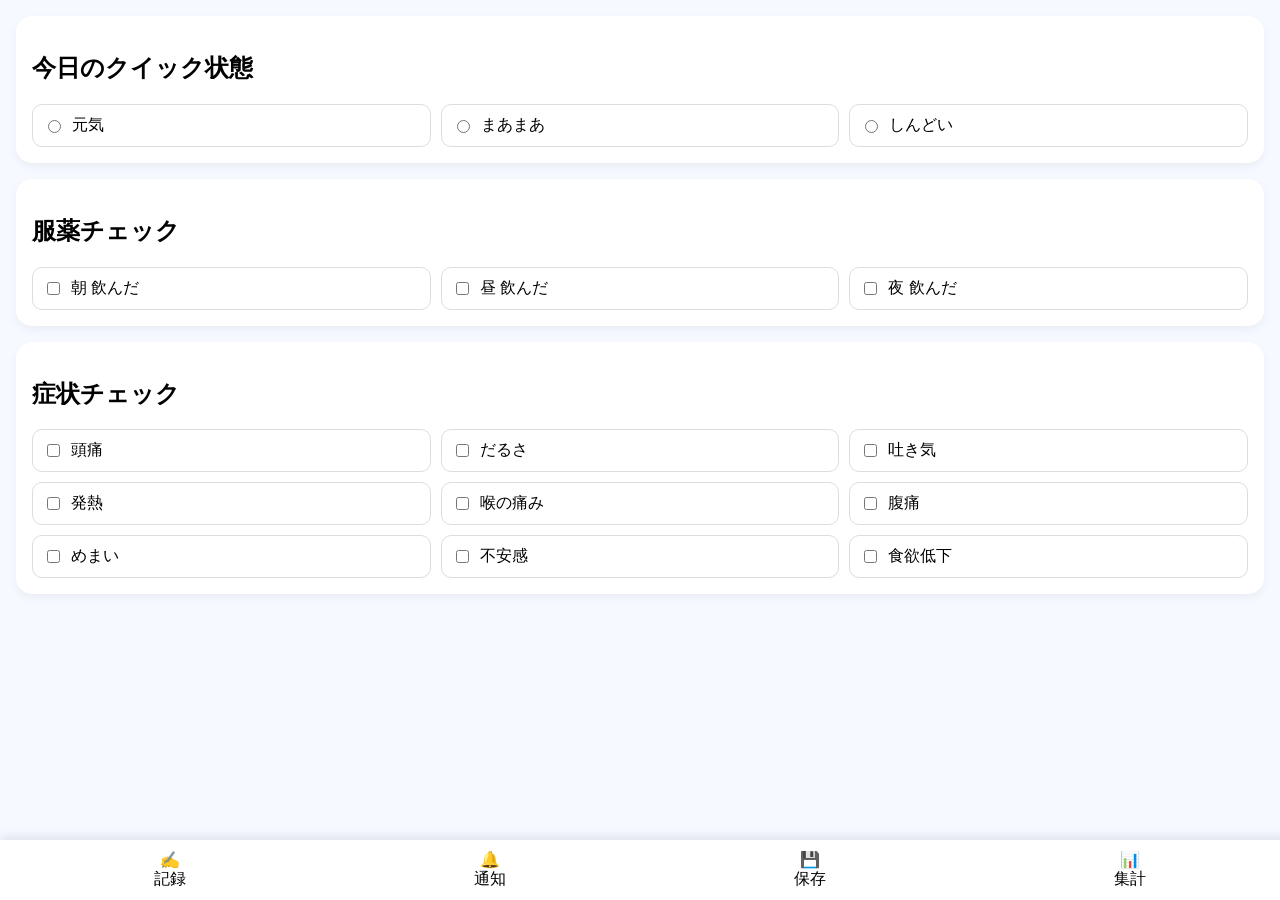
==== commit b9c3dcb4: "Update print statement from 'Hello' to 'Goodbye'" ====
--- a/index.html
+++ b/index.html
@@ -1,1324 +1,140 @@
 <!DOCTYPE html>
 <html lang="ja">
 <head>
-<meta charset="UTF-8" />
-<meta name="viewport" content="width=device-width, initial-scale=1.0" />
-<meta name="theme-color" content="#4a90e2" />
+<meta charset="UTF-8">
+<meta name="viewport" content="width=device-width, initial-scale=1.0">
 <title>猫の体調管理アプリ Ultimate</title>
-<link rel="manifest" href="manifest.json" />
+
 <style>
-:root {
---bg: #f6f9ff;
---card: #ffffff;
---text: #263238;
---sub: #5f6b73;
---border: #d9e2ec;
---primary: #4a90e2;
---primary-strong: #2f6fc7;
---success: #27ae60;
---warning: #f39c12;
---danger: #e74c3c;
---purple: #8b5cf6;
---tab-bg: rgba(255,255,255,0.94);
---tab-active: #4a90e2;
---tab-text: #667085;
---tab-active-text: #fff;
---shadow: 0 10px 24px rgba(34, 62, 105, 0.08);
---hero-grad: linear-gradient(180deg, #fffaf2 0%, #fff3df 100%);
---input-bg: #fff;
---chip-bg: #ffe8bd;
---chip-text: #7a4f13;
---good-row: rgba(39, 174, 96, 0.10);
---normal-row: rgba(243, 156, 18, 0.10);
---bad-row: rgba(231, 76, 60, 0.10);
---canvas-bg: transparent;
+
+body{
+font-family:sans-serif;
+margin:0;
+background:#f6f9ff;
 }
-body.dark {
---bg: #0f1724;
---card: #1f2937;
---text: #f3f4f6;
---sub: #cbd5e1;
---border: #3e4a5d;
---primary: #60a5fa;
---primary-strong: #3b82f6;
---success: #22c55e;
---warning: #f59e0b;
---danger: #ef4444;
---purple: #a78bfa;
---tab-bg: rgba(31,41,55,0.95);
---tab-active: #2563eb;
---tab-text: #d1d5db;
---tab-active-text: #fff;
---shadow: 0 10px 24px rgba(0,0,0,0.28);
---hero-grad: linear-gradient(180deg, #2b3442 0%, #1f2937 100%);
---input-bg: #111827;
---chip-bg: #374151;
---chip-text: #f9fafb;
---good-row: rgba(34, 197, 94, 0.14);
---normal-row: rgba(245, 158, 11, 0.14);
---bad-row: rgba(239, 68, 68, 0.14);
---canvas-bg: transparent;
+
+/* 共通カード */
+.card{
+background:#fff;
+border-radius:16px;
+padding:16px;
+margin:16px;
+box-shadow:0 4px 10px rgba(0,0,0,0.05);
 }
-* { box-sizing: border-box; }
-html { scroll-behavior: smooth; }
-body {
-margin: 0; font-family: "Hiragino Sans", "Yu Gothic", sans-serif;
-background: var(--bg); color: var(--text); padding-bottom: 96px;
+
+/* グリッド */
+.choice-grid{
+display:grid;
+grid-template-columns:repeat(3,1fr);
+gap:10px;
 }
-.container { max-width: 1180px; margin: 0 auto; padding: 16px; }
-.topbar {
-display: flex; justify-content: space-between; align-items: center;
-gap: 12px; margin-bottom: 16px; flex-wrap: wrap;
+
+.choice-item label{
+display:flex;
+align-items:center;
+gap:8px;
+padding:10px;
+border:1px solid #ddd;
+border-radius:10px;
 }
-h1 { margin: 0; font-size: 28px; }
-h2 { margin: 0 0 14px; font-size: 22px; }
-.top-actions, .button-row { display: flex; flex-wrap: wrap; gap: 10px; }
-.hero, .card {
-background: var(--card); border: 1px solid var(--border);
-border-radius: 20px; box-shadow: var(--shadow); padding: 16px; margin-bottom: 16px;
+
+/* ↓↓↓ここが今回の最重要修正↓↓↓ */
+@media screen and (max-width:768px){
+
+html,body{
+width:100%;
+overflow-x:hidden;
 }
-.hero { display: grid; grid-template-columns: 280px 1fr; gap: 16px; align-items: center; }
-.cat-area {
-min-height: 250px; border-radius: 18px; background: var(--hero-grad);
-display: flex; justify-content: center; align-items: center; overflow: hidden;
+
+.choice-grid{
+grid-template-columns:1fr !important;
 }
-.cat-svg { width: 220px; height: auto; display: block; transform-origin: center bottom; }
-.face-part { transition: opacity .2s ease; }
-.hidden-face { opacity: 0; pointer-events: none; }
-.blink { animation: blink 4s infinite; transform-origin: center center; }
-@keyframes blink { 0%, 90%, 100% { transform: scaleY(1);} 95% { transform: scaleY(0.08);} }
-.jump { animation: jump .55s ease; }
-@keyframes jump {
-0% { transform: translateY(0); } 30% { transform: translateY(-18px); }
-60% { transform: translateY(0); } 100% { transform: translateY(-4px); }
+
+.choice-item label{
+display:flex !important;
+flex-direction:row !important;
+align-items:center !important;
+gap:10px !important;
+
+writing-mode:horizontal-tb !important;
+text-orientation:mixed !important;
+
+white-space:normal !important;
+word-break:keep-all !important;
+overflow-wrap:break-word !important;
+
+font-size:16px;
 }
-.chip {
-display: inline-block; padding: 6px 12px; border-radius: 999px;
-background: var(--chip-bg); color: var(--chip-text); font-size: 13px; font-weight: bold; margin-bottom: 10px;
+
 }
-.message-box {
-border: 1px dashed var(--primary); background: rgba(74, 144, 226, 0.08);
-border-radius: 14px; padding: 14px; line-height: 1.7;
+
+/* 下メニュー */
+.bottom{
+position:fixed;
+bottom:0;
+width:100%;
+background:#fff;
+display:grid;
+grid-template-columns:repeat(4,1fr);
+padding:10px;
+box-shadow:0 -3px 10px rgba(0,0,0,0.1);
 }
-.grid-2, .grid-3, .grid-4 { display: grid; gap: 14px; }
-.grid-2 { grid-template-columns: repeat(2, 1fr); }
-.grid-3 { grid-template-columns: repeat(3, 1fr); }
-.grid-4 { grid-template-columns: repeat(4, 1fr); }
-.full { grid-column: 1 / -1; }
-.form-group { display: flex; flex-direction: column; }
-label { font-weight: bold; margin-bottom: 6px; }
-input, select, textarea, button { font-size: 16px; }
-input, select, textarea {
-width: 100%; padding: 10px 12px; border-radius: 12px;
-border: 1px solid var(--border); background: var(--input-bg); color: var(--text);
+
+.bottom div{
+text-align:center;
 }
-textarea { min-height: 100px; resize: vertical; }
-.symptom-box, .quick-box {
-border: 1px solid var(--border); border-radius: 14px; padding: 12px;
-display: flex; flex-wrap: wrap; gap: 10px 14px;
-}
-.symptom-box label, .quick-box label {
-margin: 0; font-weight: normal; display: flex; align-items: center; gap: 6px;
-}
-.btn {
-border: none; border-radius: 12px; padding: 11px 14px;
-font-weight: bold; cursor: pointer;
-}
-.btn-primary { background: var(--primary); color: white; }
-.btn-primary:hover { background: var(--primary-strong); }
-.btn-secondary { background: #6b7280; color: white; }
-.btn-success { background: var(--success); color: white; }
-.btn-warning { background: var(--warning); color: white; }
-.btn-danger { background: var(--danger); color: white; }
-.btn-purple { background: var(--purple); color: white; }
-.summary-card { border: 1px solid var(--border); border-radius: 16px; padding: 14px; }
-.summary-card strong { display: block; color: var(--sub); font-size: 13px; margin-bottom: 6px; }
-.summary-card span { font-size: 24px; font-weight: bold; }
-.filter-row {
-display: flex; flex-wrap: wrap; gap: 10px; align-items: end; margin-bottom: 14px;
-}
-.filter-item { min-width: 170px; flex: 1; }
-.badge {
-display: inline-block; padding: 4px 10px; border-radius: 999px;
-color: white; font-size: 12px; font-weight: bold;
-}
-.badge-good { background: var(--success); }
-.badge-normal { background: var(--warning); }
-.badge-bad { background: var(--danger); }
-.table-wrap, .chart-wrap { overflow-x: auto; }
-table { width: 100%; min-width: 1100px; border-collapse: collapse; }
-th, td { border: 1px solid var(--border); padding: 10px; text-align: center; vertical-align: middle; }
-thead { background: var(--primary); color: white; }
-.row-good { background: var(--good-row); }
-.row-normal { background: var(--normal-row); }
-.row-bad { background: var(--bad-row); }
-.actions { display: flex; flex-wrap: wrap; gap: 8px; justify-content: center; }
-canvas {
-width: 100%; max-width: 100%; border: 1px solid var(--border);
-border-radius: 14px; background: var(--canvas-bg); margin-bottom: 12px;
-}
-.notice { margin-top: 8px; color: var(--sub); font-size: 13px; line-height: 1.7; }
-.install-box {
-display: none; align-items: center; justify-content: space-between; gap: 10px;
-padding: 12px 14px; border-radius: 14px; border: 1px dashed var(--primary);
-background: rgba(74, 144, 226, 0.08); margin-bottom: 16px;
-}
-.install-box.show { display: flex; }
-.ranking-list { margin: 0; padding-left: 18px; line-height: 1.9; }
-.section-title-row {
-display: flex; justify-content: space-between; gap: 12px; align-items: center; flex-wrap: wrap;
-}
-.bottom-tabs {
-position: fixed; left: 50%; bottom: 10px; transform: translateX(-50%);
-width: min(95%, 980px); display: grid; grid-template-columns: repeat(7, 1fr);
-gap: 8px; padding: 10px; background: var(--tab-bg); border: 1px solid var(--border);
-border-radius: 18px; backdrop-filter: blur(10px); -webkit-backdrop-filter: blur(10px); z-index: 999;
-}
-.tab-btn {
-border: none; border-radius: 14px; background: transparent; color: var(--tab-text);
-padding: 10px 6px; display: flex; flex-direction: column; align-items: center;
-gap: 4px; font-size: 12px; font-weight: 700; cursor: pointer;
-}
-.tab-btn .icon { font-size: 18px; line-height: 1; }
-.tab-btn.active { background: var(--tab-active); color: var(--tab-active-text); }
-@media (max-width: 900px) {
-.hero, .grid-2, .grid-3, .grid-4 { grid-template-columns: 1fr; }
-.bottom-tabs { width: calc(100% - 14px); grid-template-columns: repeat(4, 1fr); }
-}
-@media (max-width: 640px) {
-body { padding-bottom: 122px; }
-.container { padding: 12px; }
-h1 { font-size: 24px; }
-.tab-btn { font-size: 10px; }
-}
+
 </style>
 </head>
+
 <body>
-<div class="container">
-<div class="topbar">
-<h1>猫の体調管理アプリ Ultimate</h1>
-<div class="top-actions">
-<button id="themeToggleBtn" class="btn btn-primary">🌙 ダークモード</button>
-<button id="printBtn" class="btn btn-secondary" type="button">🖨 印刷</button>
-</div>
+
+<div class="card">
+<h2>今日のクイック状態</h2>
+
+<div class="choice-grid">
+<div class="choice-item"><label><input type="radio">元気</label></div>
+<div class="choice-item"><label><input type="radio">まあまあ</label></div>
+<div class="choice-item"><label><input type="radio">しんどい</label></div>
 </div>
 
-<div id="installBox" class="install-box">
-<div>ホーム画面に追加してアプリっぽく使えます。</div>
-<button id="installBtn" class="btn btn-primary">インストール</button>
 </div>
 
-<section class="hero">
-<div class="cat-area">
-<svg class="cat-svg" viewBox="0 0 260 260" xmlns="http://www.w3.org/2000/svg" aria-label="猫のイラスト">
-<path d="M205 185 C240 165, 242 220, 205 222" fill="none" stroke="#d69a63" stroke-width="14" stroke-linecap="round"/>
-<polygon points="70,55 98,20 112,72" fill="#d69a63"/>
-<polygon points="148,72 162,20 190,55" fill="#d69a63"/>
-<polygon points="81,55 98,34 107,67" fill="#f6c7c0"/>
-<polygon points="153,67 162,34 179,55" fill="#f6c7c0"/>
-<circle cx="130" cy="105" r="62" fill="#d69a63"/>
-<circle cx="108" cy="97" r="2.2" fill="#ffffff"/>
-<circle cx="158" cy="97" r="2.2" fill="#ffffff"/>
-<g id="face-normal-eyes" class="face-part blink">
-<ellipse cx="105" cy="102" rx="8" ry="12" fill="#2f2f2f"/>
-<ellipse cx="155" cy="102" rx="8" ry="12" fill="#2f2f2f"/>
-</g>
-<g id="face-good-eyes" class="face-part hidden-face blink">
-<path d="M95 103 Q105 92 115 103" fill="none" stroke="#2f2f2f" stroke-width="4" stroke-linecap="round"/>
-<path d="M145 103 Q155 92 165 103" fill="none" stroke="#2f2f2f" stroke-width="4" stroke-linecap="round"/>
-</g>
-<g id="face-bad-eyes" class="face-part hidden-face blink">
-<path d="M95 97 Q105 107 115 97" fill="none" stroke="#2f2f2f" stroke-width="4" stroke-linecap="round"/>
-<path d="M145 97 Q155 107 165 97" fill="none" stroke="#2f2f2f" stroke-width="4" stroke-linecap="round"/>
-</g>
-<g id="face-fever-eyes" class="face-part hidden-face">
-<line x1="96" y1="101" x2="114" y2="105" stroke="#2f2f2f" stroke-width="4" stroke-linecap="round"/>
-<line x1="146" y1="105" x2="164" y2="101" stroke="#2f2f2f" stroke-width="4" stroke-linecap="round"/>
-</g>
-<polygon points="130,118 122,127 138,127" fill="#d87c8a"/>
-<g id="mouth-normal" class="face-part">
-<path d="M130 128 Q122 137 116 138" fill="none" stroke="#6b4a2c" stroke-width="3" stroke-linecap="round"/>
-<path d="M130 128 Q138 137 144 138" fill="none" stroke="#6b4a2c" stroke-width="3" stroke-linecap="round"/>
-</g>
-<g id="mouth-good" class="face-part hidden-face">
-<path d="M114 132 Q130 147 146 132" fill="none" stroke="#6b4a2c" stroke-width="4" stroke-linecap="round"/>
-</g>
-<g id="mouth-bad" class="face-part hidden-face">
-<path d="M116 142 Q130 129 144 142" fill="none" stroke="#6b4a2c" stroke-width="4" stroke-linecap="round"/>
-</g>
-<g id="mouth-fever" class="face-part hidden-face">
-<ellipse cx="130" cy="138" rx="8" ry="10" fill="#6b4a2c"/>
-</g>
-<g id="fever-sweat" class="face-part hidden-face">
-<path d="M176 78 C182 66, 192 78, 184 90 C180 95, 172 90, 176 78Z" fill="#7ec8ff"/>
-</g>
-<line x1="90" y1="126" x2="50" y2="118" stroke="#6b4a2c" stroke-width="3" stroke-linecap="round"/>
-<line x1="90" y1="132" x2="50" y2="134" stroke="#6b4a2c" stroke-width="3" stroke-linecap="round"/>
-<line x1="170" y1="126" x2="210" y2="118" stroke="#6b4a2c" stroke-width="3" stroke-linecap="round"/>
-<line x1="170" y1="132" x2="210" y2="134" stroke="#6b4a2c" stroke-width="3" stroke-linecap="round"/>
-<ellipse cx="130" cy="195" rx="68" ry="52" fill="#d69a63"/>
-<ellipse cx="130" cy="204" rx="34" ry="28" fill="#f7dfbf"/>
-<ellipse cx="102" cy="232" rx="15" ry="10" fill="#c88a56"/>
-<ellipse cx="158" cy="232" rx="15" ry="10" fill="#c88a56"/>
-<path d="M128 58 Q116 74 128 84" fill="none" stroke="#b87543" stroke-width="6" stroke-linecap="round"/>
-<path d="M112 66 Q100 80 112 92" fill="none" stroke="#b87543" stroke-width="6" stroke-linecap="round"/>
-<path d="M144 66 Q156 80 144 92" fill="none" stroke="#b87543" stroke-width="6" stroke-linecap="round"/>
-</svg>
-</div>
-<div>
-<div id="catStatus" class="chip">ふつうモード</div>
-<div id="catMessage" class="message-box">今日はどんな体調だったか、記録してみようにゃ。</div>
-</div>
-</section>
+<div class="card">
+<h2>服薬チェック</h2>
 
-<section id="section-form" class="card">
-<div class="section-title-row">
-<h2 id="formTitle">体調を記録する</h2>
-<div class="button-row" style="margin-top:0;">
-<button id="todayFillBtn" class="btn btn-secondary" type="button">今日の日付</button>
-</div>
+<div class="choice-grid">
+<div class="choice-item"><label><input type="checkbox">朝 飲んだ</label></div>
+<div class="choice-item"><label><input type="checkbox">昼 飲んだ</label></div>
+<div class="choice-item"><label><input type="checkbox">夜 飲んだ</label></div>
 </div>
 
-<div class="grid-2">
-<div class="form-group">
-<label for="date">日付</label>
-<input type="date" id="date" />
-</div>
-<div class="form-group">
-<label for="temperature">体温（℃）</label>
-<input type="number" id="temperature" step="0.1" placeholder="例: 36.5" />
-</div>
-<div class="form-group">
-<label for="condition">体調</label>
-<select id="condition">
-<option value="">選択してください</option>
-<option value="良い">良い</option>
-<option value="普通">普通</option>
-<option value="悪い">悪い</option>
-</select>
-</div>
-<div class="form-group">
-<label for="sleep">睡眠時間</label>
-<input type="number" id="sleep" step="0.1" placeholder="例: 7" />
-</div>
-<div class="form-group full">
-<label>今日のクイック状態</label>
-<div class="quick-box">
-<label><input type="radio" name="quickCondition" value="良い"> 元気</label>
-<label><input type="radio" name="quickCondition" value="普通"> まあまあ</label>
-<label><input type="radio" name="quickCondition" value="悪い"> しんどい</label>
-</div>
-</div>
-<div class="form-group full">
-<label>服薬チェック</label>
-<div class="symptom-box">
-<label><input type="checkbox" id="morningMed" /> 朝飲んだ</label>
-<label><input type="checkbox" id="noonMed" /> 昼飲んだ</label>
-<label><input type="checkbox" id="nightMed" /> 夜飲んだ</label>
-</div>
-</div>
-<div class="form-group full">
-<label>症状チェック</label>
-<div class="symptom-box" id="symptomBox">
-<label><input type="checkbox" value="頭痛" /> 頭痛</label>
-<label><input type="checkbox" value="だるさ" /> だるさ</label>
-<label><input type="checkbox" value="吐き気" /> 吐き気</label>
-<label><input type="checkbox" value="発熱" /> 発熱</label>
-<label><input type="checkbox" value="咳" /> 咳</label>
-<label><input type="checkbox" value="喉の痛み" /> 喉の痛み</label>
-<label><input type="checkbox" value="腹痛" /> 腹痛</label>
-<label><input type="checkbox" value="めまい" /> めまい</label>
-<label><input type="checkbox" value="不安感" /> 不安感</label>
-<label><input type="checkbox" value="食欲低下" /> 食欲低下</label>
-</div>
-</div>
-<div class="form-group full">
-<label for="newSymptom">カスタム症状を追加</label>
-<div class="button-row" style="margin-top:0;">
-<input type="text" id="newSymptom" placeholder="例: 鼻水" style="flex:1;" />
-<button id="addSymptomBtn" class="btn btn-secondary" type="button">追加</button>
-</div>
-</div>
-<div class="form-group full">
-<label for="memo">メモ</label>
-<textarea id="memo" placeholder="体調、服薬、出来事などを入力"></textarea>
-</div>
 </div>
 
-<div class="button-row">
-<button id="saveBtn" class="btn btn-primary">保存</button>
-<button id="cancelEditBtn" class="btn btn-secondary" type="button" style="display:none;">編集をキャンセル</button>
-</div>
-</section>
+<div class="card">
+<h2>症状チェック</h2>
 
-<section id="section-reminder" class="card">
-<h2>通知・リマインド</h2>
-<div class="button-row" style="margin-top:0;">
-<button id="requestNotificationBtn" class="btn btn-purple" type="button">通知を許可する</button>
-<button id="testNotificationBtn" class="btn btn-secondary" type="button">テスト通知</button>
-</div>
-<div class="grid-3" style="margin-top:14px;">
-<div class="form-group">
-<label for="morningTime">朝の通知時刻</label>
-<input type="time" id="morningTime" value="08:00" />
-</div>
-<div class="form-group">
-<label for="noonTime">昼の通知時刻</label>
-<input type="time" id="noonTime" value="12:00" />
-</div>
-<div class="form-group">
-<label for="nightTime">夜の通知時刻</label>
-<input type="time" id="nightTime" value="20:00" />
-</div>
-</div>
-<div class="button-row">
-<button id="saveReminderBtn" class="btn btn-primary" type="button">通知時刻を保存</button>
-</div>
-<div class="notice">ブラウザ通知は端末やブラウザ仕様に左右されます。PWAとして使うと安定しやすいです。</div>
-</section>
-
-<section id="section-backup" class="card">
-<h2>保存・復元</h2>
-<div class="button-row" style="margin-top:0;">
-<button id="backupBtn" class="btn btn-success" type="button">JSONバックアップ</button>
-<button id="restoreBtn" class="btn btn-secondary" type="button">JSONから復元</button>
-<button id="clearAllBtn" class="btn btn-danger" type="button">全データ削除</button>
-</div>
-<input type="file" id="restoreFileInput" accept=".json,application/json" style="display:none;" />
-<div class="notice">バックアップには記録・症状・通知設定・テーマ設定が含まれます。復元時は現在のデータを上書きします。</div>
-</section>
-
-<section id="section-summary" class="card">
-<h2>集計ダッシュボード</h2>
-<div class="filter-row">
-<div class="filter-item">
-<label for="monthFilter">月</label>
-<input type="month" id="monthFilter" />
-</div>
-<div class="filter-item">
-<label for="conditionFilter">体調</label>
-<select id="conditionFilter">
-<option value="">すべて</option>
-<option value="良い">良い</option>
-<option value="普通">普通</option>
-<option value="悪い">悪い</option>
-</select>
-</div>
-<div class="filter-item">
-<label for="keywordFilter">キーワード</label>
-<input type="text" id="keywordFilter" placeholder="メモ・症状検索" />
-</div>
-<div class="button-row" style="margin-top:0;">
-<button id="showAllBtn" class="btn btn-secondary" type="button">全件表示</button>
-<button id="exportBtn" class="btn btn-success" type="button">CSV出力</button>
-</div>
+<div class="choice-grid">
+<div class="choice-item"><label><input type="checkbox">頭痛</label></div>
+<div class="choice-item"><label><input type="checkbox">だるさ</label></div>
+<div class="choice-item"><label><input type="checkbox">吐き気</label></div>
+<div class="choice-item"><label><input type="checkbox">発熱</label></div>
+<div class="choice-item"><label><input type="checkbox">喉の痛み</label></div>
+<div class="choice-item"><label><input type="checkbox">腹痛</label></div>
+<div class="choice-item"><label><input type="checkbox">めまい</label></div>
+<div class="choice-item"><label><input type="checkbox">不安感</label></div>
+<div class="choice-item"><label><input type="checkbox">食欲低下</label></div>
 </div>
 
-<div class="grid-4">
-<div class="summary-card"><strong>記録件数</strong><span id="totalCount">0</span></div>
-<div class="summary-card"><strong>平均体温</strong><span id="avgTemp">0℃</span></div>
-<div class="summary-card"><strong>平均睡眠時間</strong><span id="avgSleep">0時間</span></div>
-<div class="summary-card"><strong>悪い日数</strong><span id="badCount">0</span></div>
-<div class="summary-card"><strong>連続記録日数</strong><span id="streakCount">0日</span></div>
-<div class="summary-card"><strong>服薬達成率</strong><span id="medRate">0%</span></div>
-<div class="summary-card"><strong>最高体温</strong><span id="maxTemp">0℃</span></div>
-<div class="summary-card"><strong>最低睡眠時間</strong><span id="minSleep">0時間</span></div>
-</div>
-</section>
-
-<section id="section-ranking" class="card">
-<h2>症状ランキング</h2>
-<ol id="symptomRanking" class="ranking-list"></ol>
-</section>
-
-<section id="section-chart" class="card">
-<h2>グラフ</h2>
-<div class="chart-wrap">
-<canvas id="tempChart" width="1000" height="320"></canvas>
-<canvas id="sleepChart" width="1000" height="320"></canvas>
-</div>
-</section>
-
-<section id="section-list" class="card">
-<div class="section-title-row">
-<h2>記録一覧</h2>
-<div class="button-row" style="margin-top:0;">
-<button id="sortNewestBtn" class="btn btn-secondary" type="button">新しい順</button>
-<button id="sortOldestBtn" class="btn btn-secondary" type="button">古い順</button>
-</div>
-</div>
-<div class="table-wrap">
-<table>
-<thead>
-<tr>
-<th>日付</th>
-<th>体温</th>
-<th>体調</th>
-<th>睡眠</th>
-<th>服薬</th>
-<th>症状</th>
-<th>メモ</th>
-<th>操作</th>
-</tr>
-</thead>
-<tbody id="recordList"></tbody>
-</table>
-</div>
-</section>
 </div>
 
-<nav class="bottom-tabs" aria-label="下タブナビ">
-<button class="tab-btn active" data-target="section-form"><span class="icon">✍️</span><span>記録</span></button>
-<button class="tab-btn" data-target="section-reminder"><span class="icon">🔔</span><span>通知</span></button>
-<button class="tab-btn" data-target="section-backup"><span class="icon">💾</span><span>保存</span></button>
-<button class="tab-btn" data-target="section-summary"><span class="icon">📊</span><span>集計</span></button>
-<button class="tab-btn" data-target="section-ranking"><span class="icon">🏆</span><span>症状</span></button>
-<button class="tab-btn" data-target="section-chart"><span class="icon">📈</span><span>グラフ</span></button>
-<button class="tab-btn" data-target="section-list"><span class="icon">📋</span><span>一覧</span></button>
-</nav>
+<!-- 下メニュー -->
+<div class="bottom">
+<div>✍️<br>記録</div>
+<div>🔔<br>通知</div>
+<div>💾<br>保存</div>
+<div>📊<br>集計</div>
+</div>
 
-<script>
-const STORAGE_KEYS = {
-records: "healthRecordsUltimate",
-theme: "healthThemeUltimate",
-reminder: "healthReminderUltimate",
-reminderLog: "healthReminderLogUltimate",
-customSymptoms: "healthCustomSymptomsUltimate"
-};
-
-const $ = (id) => document.getElementById(id);
-
-const dateInput = $("date");
-const temperatureInput = $("temperature");
-const conditionInput = $("condition");
-const sleepInput = $("sleep");
-const memoInput = $("memo");
-
-const morningMedInput = $("morningMed");
-const noonMedInput = $("noonMed");
-const nightMedInput = $("nightMed");
-const symptomBox = $("symptomBox");
-
-const saveBtn = $("saveBtn");
-const cancelEditBtn = $("cancelEditBtn");
-const todayFillBtn = $("todayFillBtn");
-const addSymptomBtn = $("addSymptomBtn");
-const newSymptomInput = $("newSymptom");
-
-const monthFilter = $("monthFilter");
-const conditionFilter = $("conditionFilter");
-const keywordFilter = $("keywordFilter");
-const showAllBtn = $("showAllBtn");
-const exportBtn = $("exportBtn");
-
-const totalCountEl = $("totalCount");
-const avgTempEl = $("avgTemp");
-const avgSleepEl = $("avgSleep");
-const badCountEl = $("badCount");
-const streakCountEl = $("streakCount");
-const medRateEl = $("medRate");
-const maxTempEl = $("maxTemp");
-const minSleepEl = $("minSleep");
-const symptomRankingEl = $("symptomRanking");
-const recordList = $("recordList");
-
-const catMessageEl = $("catMessage");
-const catStatusEl = $("catStatus");
-const catSvg = document.querySelector(".cat-svg");
-
-const tempCanvas = $("tempChart");
-const sleepCanvas = $("sleepChart");
-const tempCtx = tempCanvas.getContext("2d");
-const sleepCtx = sleepCanvas.getContext("2d");
-
-const themeToggleBtn = $("themeToggleBtn");
-const printBtn = $("printBtn");
-const installBox = $("installBox");
-const installBtn = $("installBtn");
-const requestNotificationBtn = $("requestNotificationBtn");
-const testNotificationBtn = $("testNotificationBtn");
-const saveReminderBtn = $("saveReminderBtn");
-const morningTimeInput = $("morningTime");
-const noonTimeInput = $("noonTime");
-const nightTimeInput = $("nightTime");
-const backupBtn = $("backupBtn");
-const restoreBtn = $("restoreBtn");
-const clearAllBtn = $("clearAllBtn");
-const restoreFileInput = $("restoreFileInput");
-const sortNewestBtn = $("sortNewestBtn");
-const sortOldestBtn = $("sortOldestBtn");
-const formTitle = $("formTitle");
-
-const tabButtons = document.querySelectorAll(".tab-btn");
-const sections = [
-$("section-form"), $("section-reminder"), $("section-backup"),
-$("section-summary"), $("section-ranking"), $("section-chart"), $("section-list")
-];
-
-let deferredPrompt = null;
-let sortMode = "newest";
-let editIndex = null;
-let records = JSON.parse(localStorage.getItem(STORAGE_KEYS.records)) || [];
-let customSymptoms = JSON.parse(localStorage.getItem(STORAGE_KEYS.customSymptoms)) || [];
-
-function escapeHtml(text) {
-return String(text)
-.replace(/&/g, "&amp;").replace(/</g, "&lt;")
-.replace(/>/g, "&gt;").replace(/"/g, "&quot;")
-.replace(/'/g, "&#039;");
-}
-
-function getTodayString() {
-return new Date().toISOString().split("T")[0];
-}
-
-function fillToday() {
-dateInput.value = getTodayString();
-}
-
-function resetQuickCondition() {
-document.querySelectorAll('input[name="quickCondition"]').forEach(r => r.checked = false);
-}
-
-function loadCustomSymptoms() {
-customSymptoms.forEach(symptom => appendCustomSymptom(symptom));
-}
-
-function appendCustomSymptom(symptom) {
-if (!symptom) return;
-const exists = [...symptomBox.querySelectorAll("input")].some(i => i.value === symptom);
-if (exists) return;
-const label = document.createElement("label");
-label.innerHTML = `<input type="checkbox" value="${escapeHtml(symptom)}" /> ${escapeHtml(symptom)}`;
-symptomBox.appendChild(label);
-label.querySelector("input").addEventListener("change", updateCatMessage);
-}
-
-function saveCustomSymptoms() {
-localStorage.setItem(STORAGE_KEYS.customSymptoms, JSON.stringify(customSymptoms));
-}
-
-function addCustomSymptom() {
-const value = newSymptomInput.value.trim();
-if (!value) return;
-if (customSymptoms.includes(value)) {
-alert("同じ症状は追加済みです。");
-return;
-}
-customSymptoms.push(value);
-saveCustomSymptoms();
-appendCustomSymptom(value);
-newSymptomInput.value = "";
-}
-
-function getSelectedSymptoms() {
-return [...symptomBox.querySelectorAll('input[type="checkbox"]:checked')].map(i => i.value);
-}
-
-function setSelectedSymptoms(symptoms) {
-symptomBox.querySelectorAll('input[type="checkbox"]').forEach(cb => {
-cb.checked = symptoms.includes(cb.value);
-});
-}
-
-function saveRecords() {
-localStorage.setItem(STORAGE_KEYS.records, JSON.stringify(records));
-}
-
-function resetForm() {
-fillToday();
-temperatureInput.value = "";
-conditionInput.value = "";
-sleepInput.value = "";
-memoInput.value = "";
-morningMedInput.checked = false;
-noonMedInput.checked = false;
-nightMedInput.checked = false;
-setSelectedSymptoms([]);
-resetQuickCondition();
-editIndex = null;
-formTitle.textContent = "体調を記録する";
-saveBtn.textContent = "保存";
-cancelEditBtn.style.display = "none";
-updateCatMessage();
-}
-
-function applyTheme(theme) {
-if (theme === "dark") {
-document.body.classList.add("dark");
-themeToggleBtn.textContent = "☀️ ライトモード";
-} else {
-document.body.classList.remove("dark");
-themeToggleBtn.textContent = "🌙 ダークモード";
-}
-renderAll();
-}
-
-function loadTheme() {
-applyTheme(localStorage.getItem(STORAGE_KEYS.theme) || "light");
-}
-
-function toggleTheme() {
-const newTheme = document.body.classList.contains("dark") ? "light" : "dark";
-localStorage.setItem(STORAGE_KEYS.theme, newTheme);
-applyTheme(newTheme);
-}
-
-function getReminderSettings() {
-return JSON.parse(localStorage.getItem(STORAGE_KEYS.reminder)) || {
-morning: "08:00", noon: "12:00", night: "20:00"
-};
-}
-
-function loadReminderSettings() {
-const s = getReminderSettings();
-morningTimeInput.value = s.morning;
-noonTimeInput.value = s.noon;
-nightTimeInput.value = s.night;
-}
-
-function saveReminderSettings() {
-const s = {
-morning: morningTimeInput.value || "08:00",
-noon: noonTimeInput.value || "12:00",
-night: nightTimeInput.value || "20:00"
-};
-localStorage.setItem(STORAGE_KEYS.reminder, JSON.stringify(s));
-alert("通知時刻を保存しました。");
-}
-
-async function requestNotificationPermission() {
-if (!("Notification" in window)) {
-alert("このブラウザは通知に対応していません。");
-return;
-}
-const permission = await Notification.requestPermission();
-alert(permission === "granted" ? "通知を許可しました。" : "通知が許可されていません。");
-}
-
-function showLocalNotification(title, body) {
-if (!("Notification" in window) || Notification.permission !== "granted") return;
-navigator.serviceWorker?.getRegistration().then(reg => {
-if (reg) reg.showNotification(title, { body, tag: "health-reminder" });
-else new Notification(title, { body });
-});
-}
-
-function getReminderLog() {
-return JSON.parse(localStorage.getItem(STORAGE_KEYS.reminderLog)) || {};
-}
-
-function saveReminderLog(log) {
-localStorage.setItem(STORAGE_KEYS.reminderLog, JSON.stringify(log));
-}
-
-function getTodayRecord() {
-return records.find(r => r.date === getTodayString()) || null;
-}
-
-function shouldSkipReminder(slot) {
-const r = getTodayRecord();
-if (!r) return false;
-if (slot === "morning") return !!r.morningMed;
-if (slot === "noon") return !!r.noonMed;
-if (slot === "night") return !!r.nightMed;
-return false;
-}
-
-function checkReminder() {
-const settings = getReminderSettings();
-const now = new Date();
-const hhmm = `${String(now.getHours()).padStart(2,"0")}:${String(now.getMinutes()).padStart(2,"0")}`;
-const today = getTodayString();
-const log = getReminderLog();
-
-[
-{ key: "morning", label: "朝の服薬" },
-{ key: "noon", label: "昼の服薬" },
-{ key: "night", label: "夜の服薬" }
-].forEach(slot => {
-const sentKey = `${today}_${slot.key}`;
-if (settings[slot.key] === hhmm && !log[sentKey] && !shouldSkipReminder(slot.key)) {
-showLocalNotification("服薬リマインド", `${slot.label}の時間です。チェックを忘れずに。`);
-log[sentKey] = true;
-}
-});
-saveReminderLog(log);
-}
-
-function hideAllFaces() {
-[
-"face-normal-eyes", "face-good-eyes", "face-bad-eyes", "face-fever-eyes",
-"mouth-normal", "mouth-good", "mouth-bad", "mouth-fever", "fever-sweat"
-].forEach(id => $(id).classList.add("hidden-face"));
-}
-
-function setBlinkSpeed(mode) {
-document.querySelectorAll(".blink").forEach(el => {
-el.style.animationDuration = mode === "bad" ? "5s" : "3.5s";
-});
-}
-
-function showFace(mode) {
-hideAllFaces();
-if (mode === "good") {
-$("face-good-eyes").classList.remove("hidden-face");
-$("mouth-good").classList.remove("hidden-face");
-} else if (mode === "bad") {
-$("face-bad-eyes").classList.remove("hidden-face");
-$("mouth-bad").classList.remove("hidden-face");
-} else if (mode === "fever") {
-$("face-fever-eyes").classList.remove("hidden-face");
-$("mouth-fever").classList.remove("hidden-face");
-$("fever-sweat").classList.remove("hidden-face");
-} else {
-$("face-normal-eyes").classList.remove("hidden-face");
-$("mouth-normal").classList.remove("hidden-face");
-}
-setBlinkSpeed(mode);
-}
-
-function catJump() {
-catSvg.classList.remove("jump");
-void catSvg.offsetWidth;
-catSvg.classList.add("jump");
-setTimeout(() => catSvg.classList.remove("jump"), 550);
-}
-
-function updateCatMessage() {
-const condition = conditionInput.value;
-const sleep = Number(sleepInput.value);
-const temp = Number(temperatureInput.value);
-const symptoms = getSelectedSymptoms();
-const medsTaken = [morningMedInput.checked, noonMedInput.checked, nightMedInput.checked].filter(Boolean).length;
-
-let mode = "normal";
-let message = "今日はどんな体調だったか、記録してみようにゃ。";
-let status = "ふつうモード";
-
-if (condition === "良い") {
-mode = "good";
-message = "いい感じにゃ。調子が良くても無理しすぎないのが大事にゃ。";
-status = "ごきげんモード";
-} else if (condition === "普通") {
-message = "ふつうの日も大事にゃ。少しずつ整えていけば十分にゃ。";
-} else if (condition === "悪い") {
-mode = "bad";
-message = "しんどい日はがんばりすぎ禁止にゃ。休息優先でいくにゃ。";
-status = "しょんぼりモード";
-}
-
-if (!isNaN(temp) && temp >= 37.5) {
-mode = "fever";
-message = "熱が高めにゃ。今日はとにかく無理せず、しっかり休むにゃ。";
-status = "ぐったりモード";
-} else if (!isNaN(sleep) && sleep > 0 && sleep < 5) {
-if (condition !== "良い") mode = "bad";
-message = "睡眠が少なめにゃ。今日は早めに休めるといいにゃ。";
-status = "ねむねむモード";
-} else if (symptoms.length >= 3) {
-if (condition !== "良い") mode = "bad";
-message = "症状が多めにゃ。予定を詰め込みすぎない方がよさそうにゃ。";
-status = "注意モード";
-}
-
-if (medsTaken === 0) message += " 服薬チェックも忘れずにゃ。";
-
-catMessageEl.textContent = message;
-catStatusEl.textContent = status;
-showFace(mode);
-}
-
-function getFilteredRecords() {
-let filtered = [...records];
-const month = monthFilter.value;
-const cond = conditionFilter.value;
-const keyword = keywordFilter.value.trim().toLowerCase();
-
-if (month) filtered = filtered.filter(r => r.date.startsWith(month));
-if (cond) filtered = filtered.filter(r => r.condition === cond);
-if (keyword) {
-filtered = filtered.filter(r => {
-const memo = (r.memo || "").toLowerCase();
-const symptoms = (r.symptoms || []).join(" ").toLowerCase();
-return memo.includes(keyword) || symptoms.includes(keyword);
-});
-}
-
-filtered.sort((a, b) =>
-sortMode === "newest" ? b.date.localeCompare(a.date) : a.date.localeCompare(b.date)
-);
-return filtered;
-}
-
-function calculateStreak(allRecords) {
-if (!allRecords.length) return 0;
-const dates = [...new Set(allRecords.map(r => r.date))].sort().reverse();
-let streak = 0;
-let cursor = new Date(getTodayString());
-
-for (const d of dates) {
-const cursorStr = cursor.toISOString().split("T")[0];
-if (d === cursorStr) {
-streak++;
-cursor.setDate(cursor.getDate() - 1);
-} else if (d > cursorStr) {
-continue;
-} else {
-break;
-}
-}
-return streak;
-}
-
-function updateSummary(filteredRecords) {
-const total = filteredRecords.length;
-const tempValues = filteredRecords.map(r => Number(r.temperature)).filter(v => !isNaN(v));
-const sleepValues = filteredRecords.map(r => Number(r.sleep)).filter(v => !isNaN(v));
-const badCount = filteredRecords.filter(r => r.condition === "悪い").length;
-const streak = calculateStreak(records);
-
-const avgTemp = tempValues.length ? (tempValues.reduce((a,b)=>a+b,0)/tempValues.length).toFixed(1) : 0;
-const avgSleep = sleepValues.length ? (sleepValues.reduce((a,b)=>a+b,0)/sleepValues.length).toFixed(1) : 0;
-const maxTemp = tempValues.length ? Math.max(...tempValues).toFixed(1) : 0;
-const minSleep = sleepValues.length ? Math.min(...sleepValues).toFixed(1) : 0;
-
-const medChecks = filteredRecords.reduce((sum, r) =>
-sum + (r.morningMed ? 1 : 0) + (r.noonMed ? 1 : 0) + (r.nightMed ? 1 : 0), 0);
-const possibleChecks = filteredRecords.length * 3;
-const medRate = possibleChecks ? Math.round((medChecks / possibleChecks) * 100) : 0;
-
-totalCountEl.textContent = total;
-avgTempEl.textContent = `${avgTemp}℃`;
-avgSleepEl.textContent = `${avgSleep}時間`;
-badCountEl.textContent = badCount;
-streakCountEl.textContent = `${streak}日`;
-medRateEl.textContent = `${medRate}%`;
-maxTempEl.textContent = `${maxTemp}℃`;
-minSleepEl.textContent = `${minSleep}時間`;
-}
-
-function updateSymptomRanking(filteredRecords) {
-const counts = {};
-filteredRecords.forEach(r => (r.symptoms || []).forEach(s => counts[s] = (counts[s] || 0) + 1));
-const ranking = Object.entries(counts).sort((a,b) => b[1] - a[1]).slice(0, 10);
-symptomRankingEl.innerHTML = "";
-if (!ranking.length) {
-symptomRankingEl.innerHTML = "<li>まだデータがありません</li>";
-return;
-}
-ranking.forEach(([symptom, count]) => {
-const li = document.createElement("li");
-li.textContent = `${symptom}：${count}回`;
-symptomRankingEl.appendChild(li);
-});
-}
-
-function drawLineChart(ctx, canvas, recordsData, valueKey, label, color) {
-ctx.clearRect(0, 0, canvas.width, canvas.height);
-const width = canvas.width, height = canvas.height, padding = 50;
-
-if (!recordsData.length) {
-ctx.fillStyle = getComputedStyle(document.body).getPropertyValue('--sub').trim();
-ctx.font = "20px sans-serif";
-ctx.fillText("データがありません", width / 2 - 80, height / 2);
-return;
-}
-
-const values = recordsData.map(r => Number(r[valueKey]));
-const labels = recordsData.map(r => r.date.slice(5));
-
-let minVal = Math.min(...values), maxVal = Math.max(...values);
-if (valueKey === "temperature") {
-minVal = Math.floor((minVal - 0.3) * 10) / 10;
-maxVal = Math.ceil((maxVal + 0.3) * 10) / 10;
-} else {
-minVal = Math.max(0, Math.floor(minVal - 1));
-maxVal = Math.ceil(maxVal + 1);
-}
-if (minVal === maxVal) { minVal -= 1; maxVal += 1; }
-
-const axisColor = getComputedStyle(document.body).getPropertyValue('--text').trim();
-const gridColor = getComputedStyle(document.body).getPropertyValue('--border').trim();
-
-ctx.strokeStyle = axisColor;
-ctx.lineWidth = 1;
-ctx.beginPath();
-ctx.moveTo(padding, padding);
-ctx.lineTo(padding, height - padding);
-ctx.lineTo(width - padding, height - padding);
-ctx.stroke();
-
-const steps = 5;
-for (let i = 0; i <= steps; i++) {
-const y = padding + ((height - padding * 2) / steps) * i;
-const value = maxVal - ((maxVal - minVal) / steps) * i;
-ctx.strokeStyle = gridColor;
-ctx.beginPath();
-ctx.moveTo(padding, y);
-ctx.lineTo(width - padding, y);
-ctx.stroke();
-ctx.fillStyle = axisColor;
-ctx.font = "12px sans-serif";
-ctx.fillText(value.toFixed(1), 8, y + 4);
-}
-
-const xStep = recordsData.length > 1 ? (width - padding * 2) / (recordsData.length - 1) : 0;
-
-ctx.strokeStyle = color;
-ctx.lineWidth = 2;
-ctx.beginPath();
-recordsData.forEach((r, i) => {
-const x = recordsData.length === 1 ? width / 2 : padding + xStep * i;
-const y = height - padding - ((Number(r[valueKey]) - minVal) / (maxVal - minVal)) * (height - padding * 2);
-if (i === 0) ctx.moveTo(x, y); else ctx.lineTo(x, y);
-});
-ctx.stroke();
-
-recordsData.forEach((r, i) => {
-const x = recordsData.length === 1 ? width / 2 : padding + xStep * i;
-const y = height - padding - ((Number(r[valueKey]) - minVal) / (maxVal - minVal)) * (height - padding * 2);
-ctx.beginPath();
-ctx.fillStyle = color;
-ctx.arc(x, y, 4, 0, Math.PI * 2);
-ctx.fill();
-ctx.fillStyle = axisColor;
-ctx.font = "11px sans-serif";
-ctx.fillText(labels[i], x - 15, height - padding + 18);
-});
-
-ctx.fillStyle = axisColor;
-ctx.font = "bold 16px sans-serif";
-ctx.fillText(label, padding, 24);
-}
-
-function renderTable(filteredRecords) {
-recordList.innerHTML = "";
-if (!filteredRecords.length) {
-recordList.innerHTML = `<tr><td colspan="8">記録がありません</td></tr>`;
-return;
-}
-
-filteredRecords.forEach(record => {
-const originalIndex = records.findIndex(r => r.id === record.id);
-const medText = [record.morningMed ? "朝" : "", record.noonMed ? "昼" : "", record.nightMed ? "夜" : ""].filter(Boolean).join("・") || "なし";
-const symptomsText = (record.symptoms || []).length ? record.symptoms.join("、") : "なし";
-
-const tr = document.createElement("tr");
-tr.className = record.condition === "良い" ? "row-good" : record.condition === "普通" ? "row-normal" : "row-bad";
-tr.innerHTML = `
-<td>${record.date}</td>
-<td>${record.temperature}℃</td>
-<td>${record.condition === "良い" ? '<span class="badge badge-good">良い</span>' : record.condition === "普通" ? '<span class="badge badge-normal">普通</span>' : '<span class="badge badge-bad">悪い</span>'}</td>
-<td>${record.sleep}時間</td>
-<td>${medText}</td>
-<td>${symptomsText}</td>
-<td>${escapeHtml(record.memo || "")}</td>
-<td>
-<div class="actions">
-<button class="btn btn-warning" onclick="editRecord(${originalIndex})">編集</button>
-<button class="btn btn-danger" onclick="deleteRecord(${originalIndex})">削除</button>
-</div>
-</td>
-`;
-recordList.appendChild(tr);
-});
-}
-
-function renderAll() {
-const filtered = getFilteredRecords();
-updateSummary(filtered);
-updateSymptomRanking(filtered);
-renderTable(filtered);
-const chartData = [...filtered].sort((a,b) => a.date.localeCompare(b.date));
-drawLineChart(tempCtx, tempCanvas, chartData, "temperature", "体温グラフ", "#4a90e2");
-drawLineChart(sleepCtx, sleepCanvas, chartData, "sleep", "睡眠時間グラフ", "#8b5cf6");
-}
-
-function exportCSV() {
-const filtered = getFilteredRecords();
-if (!filtered.length) {
-alert("出力するデータがありません。");
-return;
-}
-
-const headers = ["日付","体温","体調","睡眠時間","朝服薬","昼服薬","夜服薬","症状","メモ"];
-const rows = filtered.map(r => [
-r.date, r.temperature, r.condition, r.sleep,
-r.morningMed ? "○" : "", r.noonMed ? "○" : "", r.nightMed ? "○" : "",
-(r.symptoms || []).join(" / "), (r.memo || "").replace(/\n/g, " ")
-]);
-
-const csv = [headers, ...rows]
-.map(row => row.map(v => `"${String(v).replace(/"/g, '""')}"`).join(","))
-.join("\n");
-
-const blob = new Blob(["\uFEFF" + csv], { type: "text/csv;charset=utf-8;" });
-const url = URL.createObjectURL(blob);
-const a = document.createElement("a");
-a.href = url;
-a.download = `health-records-${getTodayString()}.csv`;
-document.body.appendChild(a);
-a.click();
-document.body.removeChild(a);
-URL.revokeObjectURL(url);
-}
-
-function createBackupData() {
-return {
-appName: "cat-health-app-ultimate",
-version: 1,
-exportedAt: new Date().toISOString(),
-records,
-theme: localStorage.getItem(STORAGE_KEYS.theme) || "light",
-reminderSettings: getReminderSettings(),
-customSymptoms
-};
-}
-
-function downloadBackup() {
-const json = JSON.stringify(createBackupData(), null, 2);
-const blob = new Blob([json], { type: "application/json;charset=utf-8" });
-const url = URL.createObjectURL(blob);
-const a = document.createElement("a");
-a.href = url;
-a.download = `cat-health-backup-${getTodayString()}.json`;
-document.body.appendChild(a);
-a.click();
-document.body.removeChild(a);
-URL.revokeObjectURL(url);
-}
-
-function openRestorePicker() {
-restoreFileInput.value = "";
-restoreFileInput.click();
-}
-
-function restoreFromFile(file) {
-const reader = new FileReader();
-reader.onload = (e) => {
-try {
-const data = JSON.parse(e.target.result);
-if (!data || data.appName !== "cat-health-app-ultimate") {
-alert("このバックアップファイルは使えません。");
-return;
-}
-if (!confirm("現在のデータを上書きして復元します。よろしいですか？")) return;
-
-records = Array.isArray(data.records) ? data.records : [];
-customSymptoms = Array.isArray(data.customSymptoms) ? data.customSymptoms : [];
-localStorage.setItem(STORAGE_KEYS.records, JSON.stringify(records));
-localStorage.setItem(STORAGE_KEYS.customSymptoms, JSON.stringify(customSymptoms));
-localStorage.setItem(STORAGE_KEYS.reminder, JSON.stringify(data.reminderSettings || getReminderSettings()));
-localStorage.setItem(STORAGE_KEYS.theme, data.theme || "light");
-
-symptomBox.innerHTML = `
-<label><input type="checkbox" value="頭痛" /> 頭痛</label>
-<label><input type="checkbox" value="だるさ" /> だるさ</label>
-<label><input type="checkbox" value="吐き気" /> 吐き気</label>
-<label><input type="checkbox" value="発熱" /> 発熱</label>
-<label><input type="checkbox" value="咳" /> 咳</label>
-<label><input type="checkbox" value="喉の痛み" /> 喉の痛み</label>
-<label><input type="checkbox" value="腹痛" /> 腹痛</label>
-<label><input type="checkbox" value="めまい" /> めまい</label>
-<label><input type="checkbox" value="不安感" /> 不安感</label>
-<label><input type="checkbox" value="食欲低下" /> 食欲低下</label>
-`;
-loadCustomSymptoms();
-symptomBox.querySelectorAll('input[type="checkbox"]').forEach(cb => cb.addEventListener("change", updateCatMessage));
-
-loadTheme();
-loadReminderSettings();
-resetForm();
-renderAll();
-alert("復元しました。");
-} catch {
-alert("JSONの読み込みに失敗しました。");
-}
-};
-reader.readAsText(file, "utf-8");
-}
-
-function clearAllData() {
-if (!confirm("すべてのデータを削除します。よろしいですか？")) return;
-Object.values(STORAGE_KEYS).forEach(key => localStorage.removeItem(key));
-location.reload();
-}
-
-function saveRecord() {
-const date = dateInput.value;
-const temperature = temperatureInput.value;
-const condition = conditionInput.value;
-const sleep = sleepInput.value;
-const memo = memoInput.value.trim();
-
-if (!date || !temperature || !condition || !sleep) {
-alert("日付・体温・体調・睡眠時間は必須です。");
-return;
-}
-
-const record = {
-id: editIndex !== null && records[editIndex] ? records[editIndex].id : Date.now(),
-date,
-temperature: Number(temperature).toFixed(1),
-condition,
-sleep: Number(sleep).toFixed(1),
-morningMed: morningMedInput.checked,
-noonMed: noonMedInput.checked,
-nightMed: nightMedInput.checked,
-symptoms: getSelectedSymptoms(),
-memo
-};
-
-if (editIndex === null) records.push(record);
-else records[editIndex] = record;
-
-records.sort((a,b) => b.date.localeCompare(a.date));
-saveRecords();
-resetForm();
-renderAll();
-catJump();
-}
-
-function editRecord(index) {
-const r = records[index];
-if (!r) return;
-editIndex = index;
-dateInput.value = r.date;
-temperatureInput.value = r.temperature;
-conditionInput.value = r.condition;
-sleepInput.value = r.sleep;
-memoInput.value = r.memo || "";
-morningMedInput.checked = !!r.morningMed;
-noonMedInput.checked = !!r.noonMed;
-nightMedInput.checked = !!r.nightMed;
-setSelectedSymptoms(r.symptoms || []);
-resetQuickCondition();
-formTitle.textContent = "記録を編集する";
-saveBtn.textContent = "更新";
-cancelEditBtn.style.display = "inline-block";
-updateCatMessage();
-$("section-form").scrollIntoView({ behavior: "smooth", block: "start" });
-}
-
-function deleteRecord(index) {
-if (!records[index]) return;
-if (!confirm("この記録を削除しますか？")) return;
-records.splice(index, 1);
-saveRecords();
-if (editIndex === index) resetForm();
-renderAll();
-}
-
-function activateTabById(sectionId) {
-tabButtons.forEach(btn => btn.classList.toggle("active", btn.dataset.target === sectionId));
-}
-
-function setupTabs() {
-tabButtons.forEach(btn => {
-btn.addEventListener("click", () => {
-const target = $(btn.dataset.target);
-if (!target) return;
-target.scrollIntoView({ behavior: "smooth", block: "start" });
-activateTabById(btn.dataset.target);
-});
-});
-}
-
-function updateActiveTabOnScroll() {
-let currentId = "section-form";
-const offset = window.innerHeight * 0.35;
-sections.forEach(section => {
-const rect = section.getBoundingClientRect();
-if (rect.top <= offset) currentId = section.id;
-});
-activateTabById(currentId);
-}
-
-window.addEventListener("beforeinstallprompt", (e) => {
-e.preventDefault();
-deferredPrompt = e;
-installBox.classList.add("show");
-});
-
-installBtn.addEventListener("click", async () => {
-if (!deferredPrompt) return;
-deferredPrompt.prompt();
-await deferredPrompt.userChoice;
-deferredPrompt = null;
-installBox.classList.remove("show");
-});
-
-window.addEventListener("appinstalled", () => installBox.classList.remove("show"));
-
-if ("serviceWorker" in navigator) {
-window.addEventListener("load", () => {
-navigator.serviceWorker.register("./sw.js").catch(console.error);
-});
-}
-
-document.querySelectorAll('input[name="quickCondition"]').forEach(radio => {
-radio.addEventListener("change", (e) => {
-conditionInput.value = e.target.value;
-updateCatMessage();
-});
-});
-
-saveBtn.addEventListener("click", saveRecord);
-cancelEditBtn.addEventListener("click", resetForm);
-todayFillBtn.addEventListener("click", fillToday);
-addSymptomBtn.addEventListener("click", addCustomSymptom);
-themeToggleBtn.addEventListener("click", toggleTheme);
-printBtn.addEventListener("click", () => window.print());
-
-requestNotificationBtn.addEventListener("click", requestNotificationPermission);
-testNotificationBtn.addEventListener("click", () => showLocalNotification("テスト通知", "猫の体調管理アプリの通知テストです。"));
-saveReminderBtn.addEventListener("click", saveReminderSettings);
-
-backupBtn.addEventListener("click", downloadBackup);
-restoreBtn.addEventListener("click", openRestorePicker);
-clearAllBtn.addEventListener("click", clearAllData);
-
-restoreFileInput.addEventListener("change", (e) => {
-const file = e.target.files[0];
-if (file) restoreFromFile(file);
-});
-
-showAllBtn.addEventListener("click", () => {
-monthFilter.value = "";
-conditionFilter.value = "";
-keywordFilter.value = "";
-renderAll();
-});
-
-exportBtn.addEventListener("click", exportCSV);
-sortNewestBtn.addEventListener("click", () => { sortMode = "newest"; renderAll(); });
-sortOldestBtn.addEventListener("click", () => { sortMode = "oldest"; renderAll(); });
-
-[conditionInput, sleepInput, temperatureInput, morningMedInput, noonMedInput, nightMedInput, monthFilter, conditionFilter]
-.forEach(el => el.addEventListener("change", () => { updateCatMessage(); renderAll(); }));
-
-[sleepInput, temperatureInput, keywordFilter].forEach(el => {
-el.addEventListener("input", () => { updateCatMessage(); renderAll(); });
-});
-
-memoInput.addEventListener("input", updateCatMessage);
-
-resetForm();
-loadTheme();
-loadReminderSettings();
-loadCustomSymptoms();
-symptomBox.querySelectorAll('input[type="checkbox"]').forEach(cb => cb.addEventListener("change", updateCatMessage));
-renderAll();
-updateCatMessage();
-setupTabs();
-updateActiveTabOnScroll();
-window.addEventListener("scroll", updateActiveTabOnScroll, { passive: true });
-checkReminder();
-setInterval(checkReminder, 30000);
-
-window.editRecord = editRecord;
-window.deleteRecord = deleteRecord;
-</script>
 </body>
-</html>+</html>
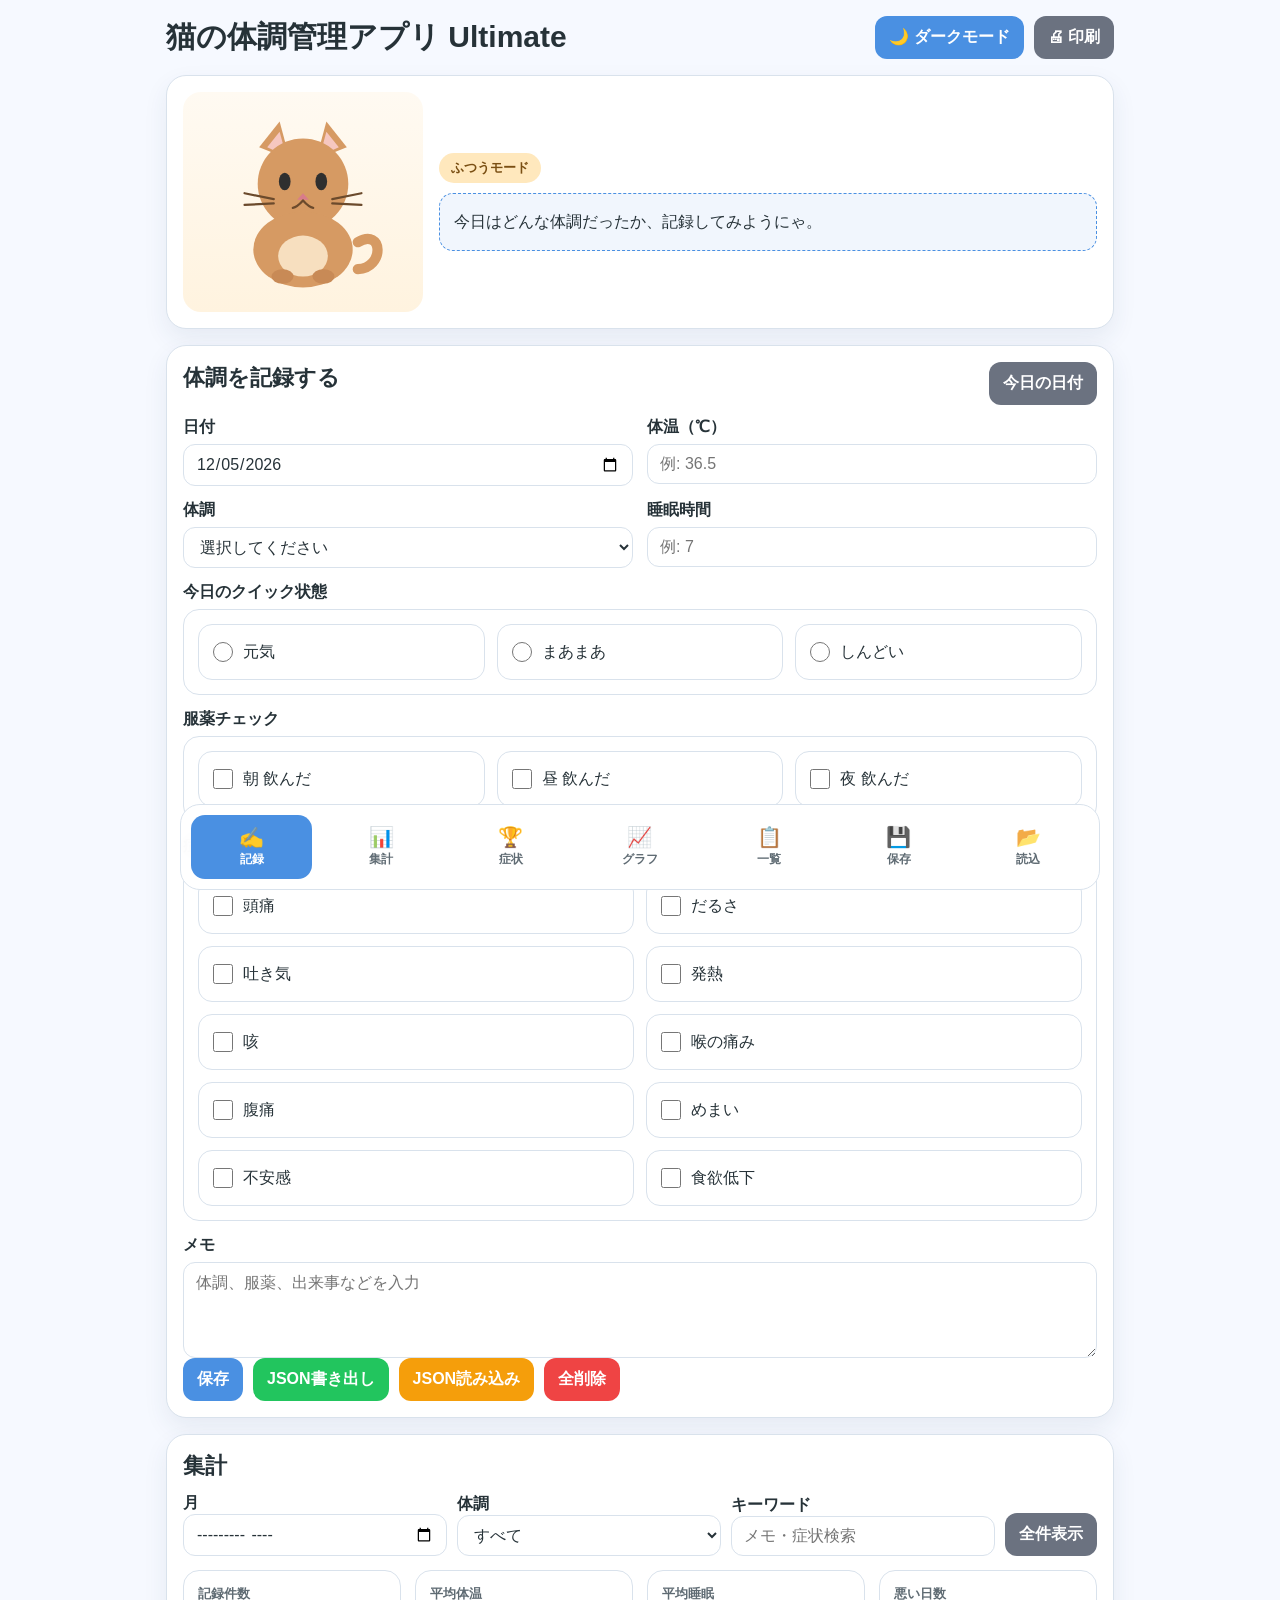
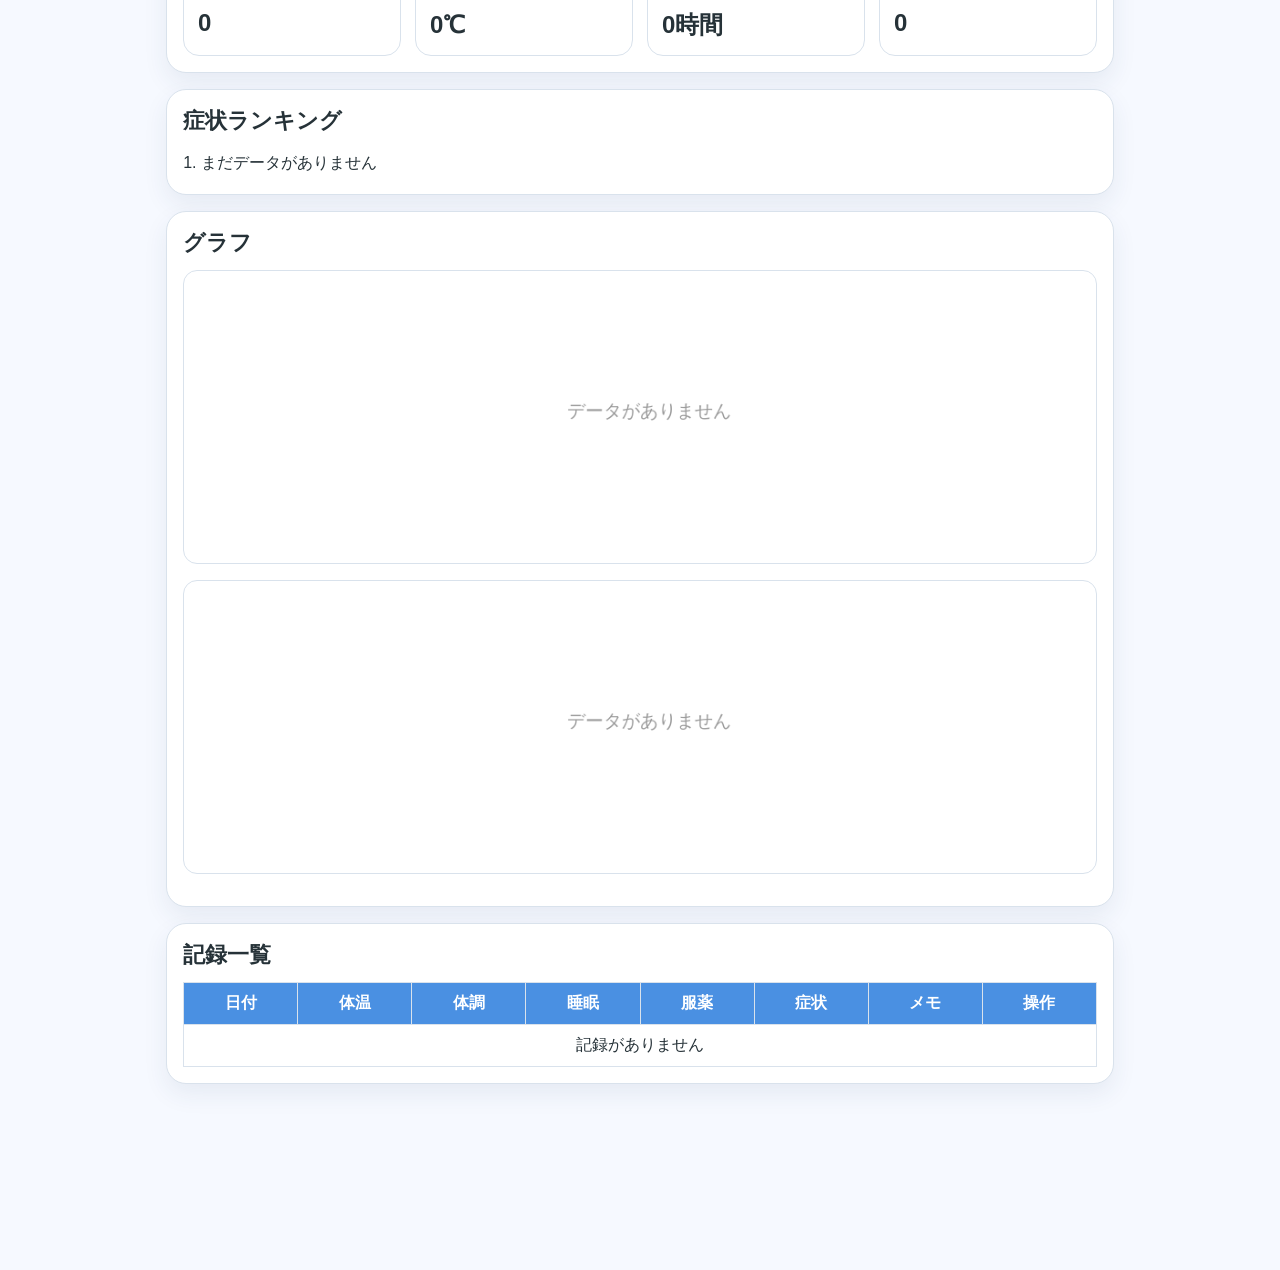
==== commit a8292b50: "Change greeting from 'Hello' to 'Goodbye'" ====
--- a/index.html
+++ b/index.html
@@ -4,137 +4,1394 @@
 <meta charset="UTF-8">
 <meta name="viewport" content="width=device-width, initial-scale=1.0">
 <title>猫の体調管理アプリ Ultimate</title>
-
+<link rel="manifest" href="manifest.json">
 <style>
+:root{
+--bg:#f6f9ff;
+--card:#ffffff;
+--text:#263238;
+--sub:#5f6b73;
+--line:#d9e2ec;
+--primary:#4a90e2;
+--primary-strong:#2f6fc7;
+--success:#22c55e;
+--warning:#f59e0b;
+--danger:#ef4444;
+--shadow:0 10px 24px rgba(34,62,105,.08);
+}
+
+body.dark{
+--bg:#0f1724;
+--card:#1f2937;
+--text:#f3f4f6;
+--sub:#cbd5e1;
+--line:#3e4a5d;
+--primary:#60a5fa;
+--primary-strong:#3b82f6;
+--shadow:0 10px 24px rgba(0,0,0,.28);
+}
+
+*{box-sizing:border-box}
+
+html{
+scroll-behavior:smooth;
+}
 
 body{
-font-family:sans-serif;
 margin:0;
-background:#f6f9ff;
-}
-
-/* 共通カード */
+font-family:"Hiragino Sans","Yu Gothic",sans-serif;
+background:var(--bg);
+color:var(--text);
+overflow-x:hidden;
+}
+
+.container{
+max-width:980px;
+margin:0 auto;
+padding:16px;
+padding-bottom:170px;
+}
+
+.topbar{
+display:flex;
+justify-content:space-between;
+align-items:center;
+gap:12px;
+flex-wrap:wrap;
+margin-bottom:16px;
+}
+
+h1{
+margin:0;
+font-size:30px;
+}
+
+h2{
+margin:0 0 12px;
+font-size:22px;
+}
+
 .card{
-background:#fff;
+background:var(--card);
+border:1px solid var(--line);
+border-radius:20px;
+box-shadow:var(--shadow);
+padding:16px;
+margin-bottom:16px;
+}
+
+.hero{
+display:grid;
+grid-template-columns:240px 1fr;
+gap:16px;
+align-items:center;
+}
+
+.cat-box{
+min-height:220px;
+border-radius:18px;
+background:linear-gradient(180deg,#fffaf2 0%,#fff3df 100%);
+display:flex;
+justify-content:center;
+align-items:center;
+}
+
+body.dark .cat-box{
+background:linear-gradient(180deg,#2b3442 0%,#1f2937 100%);
+}
+
+.cat-svg{
+width:190px;
+height:auto;
+display:block;
+transform-origin:center bottom;
+}
+
+.jump{
+animation:jump .55s ease;
+}
+
+@keyframes jump{
+0%{transform:translateY(0)}
+30%{transform:translateY(-18px)}
+60%{transform:translateY(0)}
+100%{transform:translateY(-4px)}
+}
+
+.face-part{
+transition:opacity .2s ease;
+}
+
+.hidden-face{
+opacity:0;
+pointer-events:none;
+}
+
+.blink{
+animation:blink 4s infinite;
+transform-origin:center center;
+}
+
+@keyframes blink{
+0%,90%,100%{transform:scaleY(1)}
+95%{transform:scaleY(.08)}
+}
+
+.badge{
+display:inline-block;
+padding:6px 12px;
+border-radius:999px;
+background:#ffe8bd;
+color:#7a4f13;
+font-weight:700;
+font-size:13px;
+margin-bottom:10px;
+}
+
+body.dark .badge{
+background:#374151;
+color:#f9fafb;
+}
+
+.message{
+border:1px dashed var(--primary);
+background:rgba(74,144,226,.08);
+border-radius:14px;
+padding:14px;
+line-height:1.7;
+}
+
+.grid-2{
+display:grid;
+grid-template-columns:repeat(2,1fr);
+gap:14px;
+}
+
+.full{
+grid-column:1 / -1;
+}
+
+.form-group{
+display:flex;
+flex-direction:column;
+}
+
+label{
+font-weight:700;
+margin-bottom:6px;
+}
+
+input,select,textarea,button{
+font-size:16px;
+font-family:inherit;
+}
+
+input,select,textarea{
+width:100%;
+padding:10px 12px;
+border-radius:12px;
+border:1px solid var(--line);
+background:var(--card);
+color:var(--text);
+}
+
+textarea{
+min-height:96px;
+resize:vertical;
+}
+
+.row{
+display:flex;
+flex-wrap:wrap;
+gap:10px;
+}
+
+.btn{
+border:none;
+border-radius:12px;
+padding:11px 14px;
+font-weight:700;
+cursor:pointer;
+}
+
+.btn-primary{background:var(--primary);color:#fff}
+.btn-primary:hover{background:var(--primary-strong)}
+.btn-secondary{background:#6b7280;color:#fff}
+.btn-success{background:var(--success);color:#fff}
+.btn-warning{background:var(--warning);color:#fff}
+.btn-danger{background:var(--danger);color:#fff}
+
+.summary-grid{
+display:grid;
+grid-template-columns:repeat(4,1fr);
+gap:14px;
+}
+
+.summary{
+border:1px solid var(--line);
 border-radius:16px;
-padding:16px;
-margin:16px;
-box-shadow:0 4px 10px rgba(0,0,0,0.05);
-}
-
-/* グリッド */
+padding:14px;
+}
+
+.summary strong{
+display:block;
+color:var(--sub);
+font-size:13px;
+margin-bottom:6px;
+}
+
+.summary span{
+font-size:24px;
+font-weight:700;
+}
+
+.filters{
+display:flex;
+flex-wrap:wrap;
+gap:10px;
+align-items:end;
+margin-bottom:14px;
+}
+
+.filters .item{
+min-width:170px;
+flex:1;
+}
+
+.choice-wrap{
+border:1px solid var(--line);
+border-radius:16px;
+padding:14px;
+}
+
 .choice-grid{
 display:grid;
 grid-template-columns:repeat(3,1fr);
-gap:10px;
+gap:12px;
+}
+
+.choice-grid.two{
+grid-template-columns:repeat(2,1fr);
+}
+
+.choice-item{
+min-width:0;
 }
 
 .choice-item label{
 display:flex;
 align-items:center;
+justify-content:flex-start;
+gap:10px;
+margin:0;
+padding:12px 14px;
+min-height:56px;
+border:1px solid var(--line);
+border-radius:14px;
+background:var(--card);
+font-weight:500;
+line-height:1.4;
+white-space:normal;
+word-break:keep-all;
+writing-mode:horizontal-tb;
+text-orientation:mixed;
+overflow-wrap:break-word;
+}
+
+.choice-item input{
+width:20px;
+height:20px;
+margin:0;
+flex:0 0 auto;
+}
+
+.list{
+margin:0;
+padding-left:18px;
+line-height:1.9;
+}
+
+.chart-wrap{
+overflow-x:auto;
+-webkit-overflow-scrolling:touch;
+}
+
+canvas{
+width:100%;
+max-width:100%;
+border:1px solid var(--line);
+border-radius:14px;
+margin-bottom:12px;
+background:transparent;
+}
+
+.table-wrap{
+overflow-x:auto;
+-webkit-overflow-scrolling:touch;
+}
+
+table{
+width:100%;
+min-width:900px;
+border-collapse:collapse;
+}
+
+th,td{
+border:1px solid var(--line);
+padding:10px;
+text-align:center;
+vertical-align:middle;
+}
+
+thead{
+background:var(--primary);
+color:#fff;
+}
+
+.row-good{background:rgba(34,197,94,.12)}
+.row-normal{background:rgba(245,158,11,.12)}
+.row-bad{background:rgba(239,68,68,.12)}
+
+.status{
+display:inline-block;
+padding:4px 10px;
+border-radius:999px;
+color:#fff;
+font-size:12px;
+font-weight:700;
+}
+
+.status-good{background:var(--success)}
+.status-normal{background:var(--warning)}
+.status-bad{background:var(--danger)}
+
+.actions{
+display:flex;
+flex-wrap:wrap;
+gap:8px;
+justify-content:center;
+}
+
+.install-box{
+display:none;
+align-items:center;
+justify-content:space-between;
+gap:10px;
+padding:12px 14px;
+border-radius:14px;
+border:1px dashed var(--primary);
+background:rgba(74,144,226,.08);
+margin-bottom:16px;
+}
+
+.install-box.show{
+display:flex;
+}
+
+.bottom-tabs{
+position:fixed;
+left:50%;
+bottom:10px;
+transform:translateX(-50%);
+width:min(96%,920px);
+display:grid;
+grid-template-columns:repeat(7,1fr);
 gap:8px;
 padding:10px;
-border:1px solid #ddd;
-border-radius:10px;
-}
-
-/* ↓↓↓ここが今回の最重要修正↓↓↓ */
+background:rgba(255,255,255,.96);
+border:1px solid var(--line);
+border-radius:20px;
+backdrop-filter:blur(10px);
+-webkit-backdrop-filter:blur(10px);
+z-index:999;
+}
+
+body.dark .bottom-tabs{
+background:rgba(31,41,55,.96);
+}
+
+.tab-btn{
+border:none;
+border-radius:14px;
+background:transparent;
+color:var(--sub);
+padding:10px 6px;
+display:flex;
+flex-direction:column;
+align-items:center;
+justify-content:center;
+gap:4px;
+font-size:12px;
+font-weight:700;
+cursor:pointer;
+min-height:64px;
+}
+
+.tab-btn .icon{
+font-size:20px;
+line-height:1;
+}
+
+.tab-btn.active{
+background:var(--primary);
+color:#fff;
+}
+
+.section-title-row{
+display:flex;
+justify-content:space-between;
+gap:12px;
+align-items:center;
+flex-wrap:wrap;
+margin-bottom:12px;
+}
+
+@media (max-width:900px){
+.hero,
+.grid-2,
+.summary-grid{
+grid-template-columns:1fr;
+}
+}
+
 @media screen and (max-width:768px){
-
 html,body{
-width:100%;
-overflow-x:hidden;
-}
-
-.choice-grid{
+width:100% !important;
+max-width:100% !important;
+overflow-x:hidden !important;
+}
+
+.container{
+padding:12px;
+padding-bottom:190px;
+width:100% !important;
+max-width:100% !important;
+}
+
+.hero{
+grid-template-columns:1fr;
+gap:12px;
+}
+
+.cat-box{
+min-height:180px;
+}
+
+.cat-svg{
+width:160px;
+}
+
+.grid-2,
+.summary-grid{
+grid-template-columns:1fr;
+}
+
+.choice-wrap,
+.choice-grid,
+.choice-grid.two,
+.choice-item,
+.choice-item label{
+width:100% !important;
+max-width:100% !important;
+}
+
+.choice-grid,
+.choice-grid.two{
+display:grid !important;
 grid-template-columns:1fr !important;
+gap:10px !important;
 }
 
 .choice-item label{
 display:flex !important;
 flex-direction:row !important;
 align-items:center !important;
+justify-content:flex-start !important;
 gap:10px !important;
-
+min-height:52px !important;
+padding:12px !important;
+font-size:16px !important;
+line-height:1.5 !important;
 writing-mode:horizontal-tb !important;
 text-orientation:mixed !important;
-
 white-space:normal !important;
 word-break:keep-all !important;
 overflow-wrap:break-word !important;
-
-font-size:16px;
-}
-
-}
-
-/* 下メニュー */
-.bottom{
-position:fixed;
-bottom:0;
+}
+
+.choice-item input[type="checkbox"],
+.choice-item input[type="radio"]{
+flex:0 0 auto !important;
+width:20px !important;
+height:20px !important;
+margin:0 !important;
+}
+
+.bottom-tabs{
+width:calc(100% - 14px);
+grid-template-columns:repeat(4,1fr);
+gap:6px;
+padding:8px;
+bottom:8px;
+}
+
+.tab-btn{
+min-height:58px;
+font-size:11px;
+}
+
+.tab-btn .icon{
+font-size:18px;
+}
+}
+
+@media (max-width:480px){
+.container{
+padding-bottom:205px;
+}
+
+.topbar{
+align-items:stretch;
+}
+
+.topbar .row{
 width:100%;
-background:#fff;
-display:grid;
-grid-template-columns:repeat(4,1fr);
-padding:10px;
-box-shadow:0 -3px 10px rgba(0,0,0,0.1);
-}
-
-.bottom div{
-text-align:center;
-}
-
+}
+
+.topbar .row .btn{
+flex:1;
+}
+}
 </style>
 </head>
-
 <body>
-
-<div class="card">
-<h2>今日のクイック状態</h2>
-
+<div class="container">
+<div class="topbar">
+<h1>猫の体調管理アプリ Ultimate</h1>
+<div class="row">
+<button class="btn btn-primary" id="themeBtn" type="button">🌙 ダークモード</button>
+<button class="btn btn-secondary" id="printBtn" type="button">🖨 印刷</button>
+</div>
+</div>
+
+<div class="install-box" id="installBox">
+<div>ホーム画面に追加してアプリっぽく使えます。</div>
+<button class="btn btn-primary" id="installBtn" type="button">インストール</button>
+</div>
+
+<section class="card hero">
+<div class="cat-box">
+<svg class="cat-svg" viewBox="0 0 260 260" xmlns="http://www.w3.org/2000/svg" aria-label="猫のイラスト">
+<path d="M205 185 C240 165, 242 220, 205 222" fill="none" stroke="#d69a63" stroke-width="14" stroke-linecap="round"/>
+<polygon points="70,55 98,20 112,72" fill="#d69a63"/>
+<polygon points="148,72 162,20 190,55" fill="#d69a63"/>
+<polygon points="81,55 98,34 107,67" fill="#f6c7c0"/>
+<polygon points="153,67 162,34 179,55" fill="#f6c7c0"/>
+<circle cx="130" cy="105" r="62" fill="#d69a63"/>
+<circle cx="108" cy="97" r="2.2" fill="#ffffff"/>
+<circle cx="158" cy="97" r="2.2" fill="#ffffff"/>
+
+<g id="face-normal-eyes" class="face-part blink">
+<ellipse cx="105" cy="102" rx="8" ry="12" fill="#2f2f2f"/>
+<ellipse cx="155" cy="102" rx="8" ry="12" fill="#2f2f2f"/>
+</g>
+
+<g id="face-good-eyes" class="face-part hidden-face blink">
+<path d="M95 103 Q105 92 115 103" fill="none" stroke="#2f2f2f" stroke-width="4" stroke-linecap="round"/>
+<path d="M145 103 Q155 92 165 103" fill="none" stroke="#2f2f2f" stroke-width="4" stroke-linecap="round"/>
+</g>
+
+<g id="face-bad-eyes" class="face-part hidden-face blink">
+<path d="M95 97 Q105 107 115 97" fill="none" stroke="#2f2f2f" stroke-width="4" stroke-linecap="round"/>
+<path d="M145 97 Q155 107 165 97" fill="none" stroke="#2f2f2f" stroke-width="4" stroke-linecap="round"/>
+</g>
+
+<g id="face-fever-eyes" class="face-part hidden-face">
+<line x1="96" y1="101" x2="114" y2="105" stroke="#2f2f2f" stroke-width="4" stroke-linecap="round"/>
+<line x1="146" y1="105" x2="164" y2="101" stroke="#2f2f2f" stroke-width="4" stroke-linecap="round"/>
+</g>
+
+<polygon points="130,118 122,127 138,127" fill="#d87c8a"/>
+
+<g id="mouth-normal" class="face-part">
+<path d="M130 128 Q122 137 116 138" fill="none" stroke="#6b4a2c" stroke-width="3" stroke-linecap="round"/>
+<path d="M130 128 Q138 137 144 138" fill="none" stroke="#6b4a2c" stroke-width="3" stroke-linecap="round"/>
+</g>
+
+<g id="mouth-good" class="face-part hidden-face">
+<path d="M114 132 Q130 147 146 132" fill="none" stroke="#6b4a2c" stroke-width="4" stroke-linecap="round"/>
+</g>
+
+<g id="mouth-bad" class="face-part hidden-face">
+<path d="M116 142 Q130 129 144 142" fill="none" stroke="#6b4a2c" stroke-width="4" stroke-linecap="round"/>
+</g>
+
+<g id="mouth-fever" class="face-part hidden-face">
+<ellipse cx="130" cy="138" rx="8" ry="10" fill="#6b4a2c"/>
+</g>
+
+<g id="fever-sweat" class="face-part hidden-face">
+<path d="M176 78 C182 66, 192 78, 184 90 C180 95, 172 90, 176 78Z" fill="#7ec8ff"/>
+</g>
+
+<line x1="90" y1="126" x2="50" y2="118" stroke="#6b4a2c" stroke-width="3" stroke-linecap="round"/>
+<line x1="90" y1="132" x2="50" y2="134" stroke="#6b4a2c" stroke-width="3" stroke-linecap="round"/>
+<line x1="170" y1="126" x2="210" y2="118" stroke="#6b4a2c" stroke-width="3" stroke-linecap="round"/>
+<line x1="170" y1="132" x2="210" y2="134" stroke="#6b4a2c" stroke-width="3" stroke-linecap="round"/>
+
+<ellipse cx="130" cy="195" rx="68" ry="52" fill="#d69a63"/>
+<ellipse cx="130" cy="204" rx="34" ry="28" fill="#f7dfbf"/>
+<ellipse cx="102" cy="232" rx="15" ry="10" fill="#c88a56"/>
+<ellipse cx="158" cy="232" rx="15" ry="10" fill="#c88a56"/>
+</svg>
+</div>
+
+<div>
+<div class="badge" id="catStatus">ふつうモード</div>
+<div class="message" id="catMessage">今日はどんな体調だったか、記録してみようにゃ。</div>
+</div>
+</section>
+
+<section class="card" id="section-form">
+<div class="section-title-row">
+<h2 id="formTitle">体調を記録する</h2>
+<button class="btn btn-secondary" id="todayBtn" type="button">今日の日付</button>
+</div>
+
+<div class="grid-2">
+<div class="form-group">
+<label for="date">日付</label>
+<input type="date" id="date">
+</div>
+
+<div class="form-group">
+<label for="temperature">体温（℃）</label>
+<input type="number" id="temperature" step="0.1" placeholder="例: 36.5">
+</div>
+
+<div class="form-group">
+<label for="condition">体調</label>
+<select id="condition">
+<option value="">選択してください</option>
+<option value="良い">良い</option>
+<option value="普通">普通</option>
+<option value="悪い">悪い</option>
+</select>
+</div>
+
+<div class="form-group">
+<label for="sleep">睡眠時間</label>
+<input type="number" id="sleep" step="0.1" placeholder="例: 7">
+</div>
+
+<div class="form-group full">
+<label>今日のクイック状態</label>
+<div class="choice-wrap">
 <div class="choice-grid">
-<div class="choice-item"><label><input type="radio">元気</label></div>
-<div class="choice-item"><label><input type="radio">まあまあ</label></div>
-<div class="choice-item"><label><input type="radio">しんどい</label></div>
-</div>
-
-</div>
-
-<div class="card">
-<h2>服薬チェック</h2>
-
+<div class="choice-item"><label><input type="radio" name="quickCondition" value="良い"> 元気</label></div>
+<div class="choice-item"><label><input type="radio" name="quickCondition" value="普通"> まあまあ</label></div>
+<div class="choice-item"><label><input type="radio" name="quickCondition" value="悪い"> しんどい</label></div>
+</div>
+</div>
+</div>
+
+<div class="form-group full">
+<label>服薬チェック</label>
+<div class="choice-wrap">
 <div class="choice-grid">
-<div class="choice-item"><label><input type="checkbox">朝 飲んだ</label></div>
-<div class="choice-item"><label><input type="checkbox">昼 飲んだ</label></div>
-<div class="choice-item"><label><input type="checkbox">夜 飲んだ</label></div>
-</div>
-
-</div>
-
-<div class="card">
-<h2>症状チェック</h2>
-
-<div class="choice-grid">
-<div class="choice-item"><label><input type="checkbox">頭痛</label></div>
-<div class="choice-item"><label><input type="checkbox">だるさ</label></div>
-<div class="choice-item"><label><input type="checkbox">吐き気</label></div>
-<div class="choice-item"><label><input type="checkbox">発熱</label></div>
-<div class="choice-item"><label><input type="checkbox">喉の痛み</label></div>
-<div class="choice-item"><label><input type="checkbox">腹痛</label></div>
-<div class="choice-item"><label><input type="checkbox">めまい</label></div>
-<div class="choice-item"><label><input type="checkbox">不安感</label></div>
-<div class="choice-item"><label><input type="checkbox">食欲低下</label></div>
-</div>
-
-</div>
-
-<!-- 下メニュー -->
-<div class="bottom">
-<div>✍️<br>記録</div>
-<div>🔔<br>通知</div>
-<div>💾<br>保存</div>
-<div>📊<br>集計</div>
-</div>
-
+<div class="choice-item"><label><input type="checkbox" id="morningMed"> 朝 飲んだ</label></div>
+<div class="choice-item"><label><input type="checkbox" id="noonMed"> 昼 飲んだ</label></div>
+<div class="choice-item"><label><input type="checkbox" id="nightMed"> 夜 飲んだ</label></div>
+</div>
+</div>
+</div>
+
+<div class="form-group full">
+<label>症状チェック</label>
+<div class="choice-wrap">
+<div class="choice-grid two" id="symptomBox">
+<div class="choice-item"><label><input type="checkbox" value="頭痛"> 頭痛</label></div>
+<div class="choice-item"><label><input type="checkbox" value="だるさ"> だるさ</label></div>
+<div class="choice-item"><label><input type="checkbox" value="吐き気"> 吐き気</label></div>
+<div class="choice-item"><label><input type="checkbox" value="発熱"> 発熱</label></div>
+<div class="choice-item"><label><input type="checkbox" value="咳"> 咳</label></div>
+<div class="choice-item"><label><input type="checkbox" value="喉の痛み"> 喉の痛み</label></div>
+<div class="choice-item"><label><input type="checkbox" value="腹痛"> 腹痛</label></div>
+<div class="choice-item"><label><input type="checkbox" value="めまい"> めまい</label></div>
+<div class="choice-item"><label><input type="checkbox" value="不安感"> 不安感</label></div>
+<div class="choice-item"><label><input type="checkbox" value="食欲低下"> 食欲低下</label></div>
+</div>
+</div>
+</div>
+
+<div class="form-group full">
+<label for="memo">メモ</label>
+<textarea id="memo" placeholder="体調、服薬、出来事などを入力"></textarea>
+</div>
+</div>
+
+<div class="row">
+<button class="btn btn-primary" id="saveBtn" type="button">保存</button>
+<button class="btn btn-secondary" id="cancelEditBtn" type="button" style="display:none;">編集キャンセル</button>
+<button class="btn btn-success" id="exportBtn" type="button">JSON書き出し</button>
+<button class="btn btn-warning" id="importBtn" type="button">JSON読み込み</button>
+<button class="btn btn-danger" id="clearBtn" type="button">全削除</button>
+<input type="file" id="importFile" accept=".json,application/json" style="display:none;">
+</div>
+</section>
+
+<section class="card" id="section-summary">
+<h2>集計</h2>
+<div class="filters">
+<div class="item">
+<label for="monthFilter">月</label>
+<input type="month" id="monthFilter">
+</div>
+<div class="item">
+<label for="conditionFilter">体調</label>
+<select id="conditionFilter">
+<option value="">すべて</option>
+<option value="良い">良い</option>
+<option value="普通">普通</option>
+<option value="悪い">悪い</option>
+</select>
+</div>
+<div class="item">
+<label for="keywordFilter">キーワード</label>
+<input type="text" id="keywordFilter" placeholder="メモ・症状検索">
+</div>
+<div class="row">
+<button class="btn btn-secondary" id="showAllBtn" type="button">全件表示</button>
+</div>
+</div>
+
+<div class="summary-grid">
+<div class="summary"><strong>記録件数</strong><span id="totalCount">0</span></div>
+<div class="summary"><strong>平均体温</strong><span id="avgTemp">0℃</span></div>
+<div class="summary"><strong>平均睡眠</strong><span id="avgSleep">0時間</span></div>
+<div class="summary"><strong>悪い日数</strong><span id="badCount">0</span></div>
+</div>
+</section>
+
+<section class="card" id="section-ranking">
+<h2>症状ランキング</h2>
+<ol id="symptomRanking" class="list"></ol>
+</section>
+
+<section class="card" id="section-chart">
+<h2>グラフ</h2>
+<div class="chart-wrap">
+<canvas id="tempChart" width="1000" height="320"></canvas>
+<canvas id="sleepChart" width="1000" height="320"></canvas>
+</div>
+</section>
+
+<section class="card" id="section-list">
+<h2>記録一覧</h2>
+<div class="table-wrap">
+<table>
+<thead>
+<tr>
+<th>日付</th>
+<th>体温</th>
+<th>体調</th>
+<th>睡眠</th>
+<th>服薬</th>
+<th>症状</th>
+<th>メモ</th>
+<th>操作</th>
+</tr>
+</thead>
+<tbody id="recordList"></tbody>
+</table>
+</div>
+</section>
+</div>
+
+<nav class="bottom-tabs">
+<button class="tab-btn active" type="button" data-target="section-form"><span class="icon">✍️</span><span>記録</span></button>
+<button class="tab-btn" type="button" data-target="section-summary"><span class="icon">📊</span><span>集計</span></button>
+<button class="tab-btn" type="button" data-target="section-ranking"><span class="icon">🏆</span><span>症状</span></button>
+<button class="tab-btn" type="button" data-target="section-chart"><span class="icon">📈</span><span>グラフ</span></button>
+<button class="tab-btn" type="button" data-target="section-list"><span class="icon">📋</span><span>一覧</span></button>
+<button class="tab-btn" type="button" id="exportTabBtn"><span class="icon">💾</span><span>保存</span></button>
+<button class="tab-btn" type="button" id="importTabBtn"><span class="icon">📂</span><span>読込</span></button>
+</nav>
+
+<script>
+const STORAGE_KEY = "cat-health-complete-html-lite";
+const THEME_KEY = "cat-health-theme-lite";
+
+const dateInput = document.getElementById("date");
+const temperatureInput = document.getElementById("temperature");
+const conditionInput = document.getElementById("condition");
+const sleepInput = document.getElementById("sleep");
+const memoInput = document.getElementById("memo");
+
+const morningMedInput = document.getElementById("morningMed");
+const noonMedInput = document.getElementById("noonMed");
+const nightMedInput = document.getElementById("nightMed");
+
+const symptomBox = document.getElementById("symptomBox");
+
+const saveBtn = document.getElementById("saveBtn");
+const cancelEditBtn = document.getElementById("cancelEditBtn");
+const todayBtn = document.getElementById("todayBtn");
+const exportBtn = document.getElementById("exportBtn");
+const importBtn = document.getElementById("importBtn");
+const clearBtn = document.getElementById("clearBtn");
+const importFile = document.getElementById("importFile");
+
+const monthFilter = document.getElementById("monthFilter");
+const conditionFilter = document.getElementById("conditionFilter");
+const keywordFilter = document.getElementById("keywordFilter");
+const showAllBtn = document.getElementById("showAllBtn");
+
+const totalCountEl = document.getElementById("totalCount");
+const avgTempEl = document.getElementById("avgTemp");
+const avgSleepEl = document.getElementById("avgSleep");
+const badCountEl = document.getElementById("badCount");
+const recordList = document.getElementById("recordList");
+const symptomRankingEl = document.getElementById("symptomRanking");
+
+const catStatusEl = document.getElementById("catStatus");
+const catMessageEl = document.getElementById("catMessage");
+const themeBtn = document.getElementById("themeBtn");
+const printBtn = document.getElementById("printBtn");
+
+const tempCanvas = document.getElementById("tempChart");
+const sleepCanvas = document.getElementById("sleepChart");
+const tempCtx = tempCanvas.getContext("2d");
+const sleepCtx = sleepCanvas.getContext("2d");
+
+const installBox = document.getElementById("installBox");
+const installBtn = document.getElementById("installBtn");
+
+let deferredPrompt = null;
+let records = JSON.parse(localStorage.getItem(STORAGE_KEY) || "[]");
+let editId = null;
+
+function getTodayString(){
+return new Date().toISOString().split("T")[0];
+}
+
+function setToday(){
+dateInput.value = getTodayString();
+}
+
+function escapeHtml(text){
+return String(text)
+.replace(/&/g,"&amp;")
+.replace(/</g,"&lt;")
+.replace(/>/g,"&gt;")
+.replace(/"/g,"&quot;")
+.replace(/'/g,"&#039;");
+}
+
+function saveRecords(){
+localStorage.setItem(STORAGE_KEY, JSON.stringify(records));
+}
+
+function getSelectedSymptoms(){
+return [...symptomBox.querySelectorAll('input[type="checkbox"]:checked')].map(x => x.value);
+}
+
+function setSelectedSymptoms(symptoms){
+symptomBox.querySelectorAll('input[type="checkbox"]').forEach(cb => {
+cb.checked = symptoms.includes(cb.value);
+});
+}
+
+function hideAllFaces(){
+[
+"face-normal-eyes","face-good-eyes","face-bad-eyes","face-fever-eyes",
+"mouth-normal","mouth-good","mouth-bad","mouth-fever","fever-sweat"
+].forEach(id => document.getElementById(id).classList.add("hidden-face"));
+}
+
+function showFace(mode){
+hideAllFaces();
+if(mode === "good"){
+document.getElementById("face-good-eyes").classList.remove("hidden-face");
+document.getElementById("mouth-good").classList.remove("hidden-face");
+}else if(mode === "bad"){
+document.getElementById("face-bad-eyes").classList.remove("hidden-face");
+document.getElementById("mouth-bad").classList.remove("hidden-face");
+}else if(mode === "fever"){
+document.getElementById("face-fever-eyes").classList.remove("hidden-face");
+document.getElementById("mouth-fever").classList.remove("hidden-face");
+document.getElementById("fever-sweat").classList.remove("hidden-face");
+}else{
+document.getElementById("face-normal-eyes").classList.remove("hidden-face");
+document.getElementById("mouth-normal").classList.remove("hidden-face");
+}
+}
+
+function updateCatMessage(){
+const condition = conditionInput.value;
+const temp = Number(temperatureInput.value);
+const sleep = Number(sleepInput.value);
+const symptoms = getSelectedSymptoms();
+
+let mode = "normal";
+let status = "ふつうモード";
+let message = "今日はどんな体調だったか、記録してみようにゃ。";
+
+if(condition === "良い"){
+mode = "good";
+status = "ごきげんモード";
+message = "いい感じにゃ。無理しすぎず、この調子でいくにゃ。";
+}else if(condition === "普通"){
+mode = "normal";
+status = "ふつうモード";
+message = "ふつうの日も大事にゃ。少しずつ整えていくにゃ。";
+}else if(condition === "悪い"){
+mode = "bad";
+status = "しょんぼりモード";
+message = "しんどい日はがんばりすぎ禁止にゃ。休息優先にゃ。";
+}
+
+if(!isNaN(temp) && temp >= 37.5){
+mode = "fever";
+status = "ぐったりモード";
+message = "熱が高めにゃ。今日はゆっくり休むにゃ。";
+}else if(!isNaN(sleep) && sleep > 0 && sleep < 5){
+mode = "bad";
+status = "ねむねむモード";
+message = "睡眠が少なめにゃ。今日は早めに休めるといいにゃ。";
+}else if(symptoms.length >= 3){
+mode = "bad";
+status = "注意モード";
+message = "症状が多めにゃ。予定を詰めすぎない方がよさそうにゃ。";
+}
+
+catStatusEl.textContent = status;
+catMessageEl.textContent = message;
+showFace(mode);
+}
+
+function resetQuickCondition(){
+document.querySelectorAll('input[name="quickCondition"]').forEach(r => r.checked = false);
+}
+
+function resetForm(){
+setToday();
+temperatureInput.value = "";
+conditionInput.value = "";
+sleepInput.value = "";
+memoInput.value = "";
+morningMedInput.checked = false;
+noonMedInput.checked = false;
+nightMedInput.checked = false;
+setSelectedSymptoms([]);
+resetQuickCondition();
+editId = null;
+document.getElementById("formTitle").textContent = "体調を記録する";
+saveBtn.textContent = "保存";
+cancelEditBtn.style.display = "none";
+updateCatMessage();
+}
+
+function saveRecord(){
+const date = dateInput.value;
+const temperature = temperatureInput.value;
+const condition = conditionInput.value;
+const sleep = sleepInput.value;
+const memo = memoInput.value.trim();
+
+if(!date || !temperature || !condition || !sleep){
+alert("日付・体温・体調・睡眠時間は必須です。");
+return;
+}
+
+const item = {
+id: editId || Date.now(),
+date,
+temperature: Number(temperature).toFixed(1),
+condition,
+sleep: Number(sleep).toFixed(1),
+morningMed: morningMedInput.checked,
+noonMed: noonMedInput.checked,
+nightMed: nightMedInput.checked,
+symptoms: getSelectedSymptoms(),
+memo
+};
+
+if(editId){
+const idx = records.findIndex(x => x.id === editId);
+if(idx !== -1) records[idx] = item;
+}else{
+records.push(item);
+}
+
+records.sort((a,b) => b.date.localeCompare(a.date));
+saveRecords();
+resetForm();
+renderAll();
+
+const cat = document.querySelector(".cat-svg");
+cat.classList.remove("jump");
+void cat.offsetWidth;
+cat.classList.add("jump");
+}
+
+function editRecord(id){
+const item = records.find(x => x.id === id);
+if(!item) return;
+
+editId = id;
+dateInput.value = item.date;
+temperatureInput.value = item.temperature;
+conditionInput.value = item.condition;
+sleepInput.value = item.sleep;
+memoInput.value = item.memo || "";
+morningMedInput.checked = !!item.morningMed;
+noonMedInput.checked = !!item.noonMed;
+nightMedInput.checked = !!item.nightMed;
+setSelectedSymptoms(item.symptoms || []);
+resetQuickCondition();
+
+if(item.condition){
+const quick = document.querySelector(`input[name="quickCondition"][value="${item.condition}"]`);
+if(quick) quick.checked = true;
+}
+
+document.getElementById("formTitle").textContent = "記録を編集する";
+saveBtn.textContent = "更新";
+cancelEditBtn.style.display = "inline-block";
+updateCatMessage();
+document.getElementById("section-form").scrollIntoView({behavior:"smooth",block:"start"});
+}
+
+function deleteRecord(id){
+if(!confirm("この記録を削除しますか？")) return;
+records = records.filter(x => x.id !== id);
+saveRecords();
+renderAll();
+}
+
+function getFilteredRecords(){
+let list = [...records];
+
+if(monthFilter.value) list = list.filter(x => x.date.startsWith(monthFilter.value));
+if(conditionFilter.value) list = list.filter(x => x.condition === conditionFilter.value);
+
+const keyword = keywordFilter.value.trim().toLowerCase();
+if(keyword){
+list = list.filter(x => {
+const memo = (x.memo || "").toLowerCase();
+const symptoms = (x.symptoms || []).join(" ").toLowerCase();
+return memo.includes(keyword) || symptoms.includes(keyword);
+});
+}
+
+return list;
+}
+
+function updateSummary(list){
+const temps = list.map(x => Number(x.temperature)).filter(x => !isNaN(x));
+const sleeps = list.map(x => Number(x.sleep)).filter(x => !isNaN(x));
+
+totalCountEl.textContent = list.length;
+avgTempEl.textContent = temps.length ? (temps.reduce((a,b)=>a+b,0) / temps.length).toFixed(1) + "℃" : "0℃";
+avgSleepEl.textContent = sleeps.length ? (sleeps.reduce((a,b)=>a+b,0) / sleeps.length).toFixed(1) + "時間" : "0時間";
+badCountEl.textContent = list.filter(x => x.condition === "悪い").length;
+}
+
+function updateSymptomRanking(list){
+const map = {};
+list.forEach(x => {
+(x.symptoms || []).forEach(s => map[s] = (map[s] || 0) + 1);
+});
+
+symptomRankingEl.innerHTML = "";
+const ranked = Object.entries(map).sort((a,b) => b[1] - a[1]).slice(0,10);
+
+if(!ranked.length){
+symptomRankingEl.innerHTML = "<li>まだデータがありません</li>";
+return;
+}
+
+ranked.forEach(([name,count]) => {
+const li = document.createElement("li");
+li.textContent = `${name}：${count}回`;
+symptomRankingEl.appendChild(li);
+});
+}
+
+function drawLineChart(ctx, canvas, data, key, title, color){
+ctx.clearRect(0,0,canvas.width,canvas.height);
+
+const width = canvas.width;
+const height = canvas.height;
+const padding = 50;
+
+if(!data.length){
+ctx.fillStyle = "#999";
+ctx.font = "20px sans-serif";
+ctx.fillText("データがありません", width / 2 - 80, height / 2);
+return;
+}
+
+const values = data.map(x => Number(x[key]));
+const labels = data.map(x => x.date.slice(5));
+let min = Math.min(...values);
+let max = Math.max(...values);
+
+if(min === max){
+min -= 1;
+max += 1;
+}
+
+const axisColor = getComputedStyle(document.body).getPropertyValue("--text").trim();
+const gridColor = getComputedStyle(document.body).getPropertyValue("--line").trim();
+
+ctx.strokeStyle = axisColor;
+ctx.beginPath();
+ctx.moveTo(padding,padding);
+ctx.lineTo(padding,height-padding);
+ctx.lineTo(width-padding,height-padding);
+ctx.stroke();
+
+const steps = 5;
+for(let i=0;i<=steps;i++){
+const y = padding + ((height-padding*2)/steps)*i;
+const val = max - ((max-min)/steps)*i;
+
+ctx.strokeStyle = gridColor;
+ctx.beginPath();
+ctx.moveTo(padding,y);
+ctx.lineTo(width-padding,y);
+ctx.stroke();
+
+ctx.fillStyle = axisColor;
+ctx.font = "12px sans-serif";
+ctx.fillText(val.toFixed(1), 8, y + 4);
+}
+
+const xStep = data.length > 1 ? (width-padding*2)/(data.length-1) : 0;
+
+ctx.strokeStyle = color;
+ctx.lineWidth = 2;
+ctx.beginPath();
+
+data.forEach((item, i) => {
+const x = data.length === 1 ? width/2 : padding + xStep*i;
+const y = height-padding - ((Number(item[key])-min)/(max-min))*(height-padding*2);
+if(i === 0) ctx.moveTo(x,y);
+else ctx.lineTo(x,y);
+});
+ctx.stroke();
+
+data.forEach((item, i) => {
+const x = data.length === 1 ? width/2 : padding + xStep*i;
+const y = height-padding - ((Number(item[key])-min)/(max-min))*(height-padding*2);
+
+ctx.fillStyle = color;
+ctx.beginPath();
+ctx.arc(x,y,4,0,Math.PI*2);
+ctx.fill();
+
+ctx.fillStyle = axisColor;
+ctx.font = "11px sans-serif";
+ctx.fillText(labels[i], x - 15, height-padding + 18);
+});
+
+ctx.fillStyle = axisColor;
+ctx.font = "bold 16px sans-serif";
+ctx.fillText(title, padding, 24);
+}
+
+function renderTable(list){
+recordList.innerHTML = "";
+
+if(!list.length){
+recordList.innerHTML = `<tr><td colspan="8">記録がありません</td></tr>`;
+return;
+}
+
+list.forEach(item => {
+const tr = document.createElement("tr");
+tr.className = item.condition === "良い" ? "row-good" : item.condition === "普通" ? "row-normal" : "row-bad";
+
+const med = [
+item.morningMed ? "朝" : "",
+item.noonMed ? "昼" : "",
+item.nightMed ? "夜" : ""
+].filter(Boolean).join("・") || "なし";
+
+const statusClass = item.condition === "良い" ? "status-good" : item.condition === "普通" ? "status-normal" : "status-bad";
+
+tr.innerHTML = `
+<td>${item.date}</td>
+<td>${item.temperature}℃</td>
+<td><span class="status ${statusClass}">${item.condition}</span></td>
+<td>${item.sleep}時間</td>
+<td>${med}</td>
+<td>${(item.symptoms || []).join("、") || "なし"}</td>
+<td>${escapeHtml(item.memo || "")}</td>
+<td>
+<div class="actions">
+<button class="btn btn-warning" type="button" onclick="editRecord(${item.id})">編集</button>
+<button class="btn btn-danger" type="button" onclick="deleteRecord(${item.id})">削除</button>
+</div>
+</td>
+`;
+recordList.appendChild(tr);
+});
+}
+
+function renderAll(){
+const filtered = getFilteredRecords();
+updateSummary(filtered);
+updateSymptomRanking(filtered);
+renderTable(filtered);
+
+const chartData = [...filtered].sort((a,b) => a.date.localeCompare(b.date));
+drawLineChart(tempCtx, tempCanvas, chartData, "temperature", "体温グラフ", "#4a90e2");
+drawLineChart(sleepCtx, sleepCanvas, chartData, "sleep", "睡眠時間グラフ", "#8b5cf6");
+}
+
+function exportJSON(){
+const blob = new Blob([JSON.stringify(records, null, 2)], {type:"application/json"});
+const url = URL.createObjectURL(blob);
+const a = document.createElement("a");
+a.href = url;
+a.download = "cat-health-records.json";
+a.click();
+URL.revokeObjectURL(url);
+}
+
+function importJSON(file){
+const reader = new FileReader();
+reader.onload = e => {
+try{
+const data = JSON.parse(e.target.result);
+if(!Array.isArray(data)) throw new Error();
+records = data;
+saveRecords();
+renderAll();
+alert("読み込みました。");
+}catch{
+alert("JSONの読み込みに失敗しました。");
+}
+};
+reader.readAsText(file, "utf-8");
+}
+
+function applyTheme(theme){
+if(theme === "dark"){
+document.body.classList.add("dark");
+themeBtn.textContent = "☀️ ライトモード";
+}else{
+document.body.classList.remove("dark");
+themeBtn.textContent = "🌙 ダークモード";
+}
+localStorage.setItem(THEME_KEY, theme);
+renderAll();
+}
+
+document.querySelectorAll('input[name="quickCondition"]').forEach(radio => {
+radio.addEventListener("change", e => {
+conditionInput.value = e.target.value;
+updateCatMessage();
+});
+});
+
+themeBtn.addEventListener("click", () => {
+const next = document.body.classList.contains("dark") ? "light" : "dark";
+applyTheme(next);
+});
+
+printBtn.addEventListener("click", () => window.print());
+saveBtn.addEventListener("click", saveRecord);
+cancelEditBtn.addEventListener("click", resetForm);
+todayBtn.addEventListener("click", setToday);
+exportBtn.addEventListener("click", exportJSON);
+importBtn.addEventListener("click", () => importFile.click());
+document.getElementById("exportTabBtn").addEventListener("click", exportJSON);
+document.getElementById("importTabBtn").addEventListener("click", () => importFile.click());
+
+importFile.addEventListener("change", e => {
+const file = e.target.files[0];
+if(file) importJSON(file);
+});
+
+clearBtn.addEventListener("click", () => {
+if(!confirm("本当に全データを削除しますか？")) return;
+records = [];
+saveRecords();
+renderAll();
+resetForm();
+});
+
+showAllBtn.addEventListener("click", () => {
+monthFilter.value = "";
+conditionFilter.value = "";
+keywordFilter.value = "";
+renderAll();
+});
+
+[temperatureInput, conditionInput, sleepInput, memoInput, monthFilter, conditionFilter, keywordFilter].forEach(el => {
+el.addEventListener("input", () => {
+updateCatMessage();
+renderAll();
+});
+el.addEventListener("change", () => {
+updateCatMessage();
+renderAll();
+});
+});
+
+symptomBox.querySelectorAll('input[type="checkbox"]').forEach(cb => {
+cb.addEventListener("change", updateCatMessage);
+});
+
+[morningMedInput, noonMedInput, nightMedInput].forEach(cb => {
+cb.addEventListener("change", updateCatMessage);
+});
+
+document.querySelectorAll(".tab-btn[data-target]").forEach(btn => {
+btn.addEventListener("click", () => {
+document.querySelectorAll(".tab-btn").forEach(x => x.classList.remove("active"));
+btn.classList.add("active");
+const target = document.getElementById(btn.dataset.target);
+if(target) target.scrollIntoView({behavior:"smooth", block:"start"});
+});
+});
+
+window.addEventListener("beforeinstallprompt", e => {
+e.preventDefault();
+deferredPrompt = e;
+if(installBox){
+installBox.classList.add("show");
+}
+});
+
+if(installBtn){
+installBtn.addEventListener("click", async () => {
+if(!deferredPrompt) return;
+deferredPrompt.prompt();
+await deferredPrompt.userChoice;
+deferredPrompt = null;
+installBox.classList.remove("show");
+});
+}
+
+if("serviceWorker" in navigator){
+window.addEventListener("load", () => {
+navigator.serviceWorker.register("./sw.js").catch(console.error);
+});
+}
+
+setToday();
+resetForm();
+renderAll();
+updateCatMessage();
+applyTheme(localStorage.getItem(THEME_KEY) || "light");
+
+window.editRecord = editRecord;
+window.deleteRecord = deleteRecord;
+</script>
 </body>
 </html>
